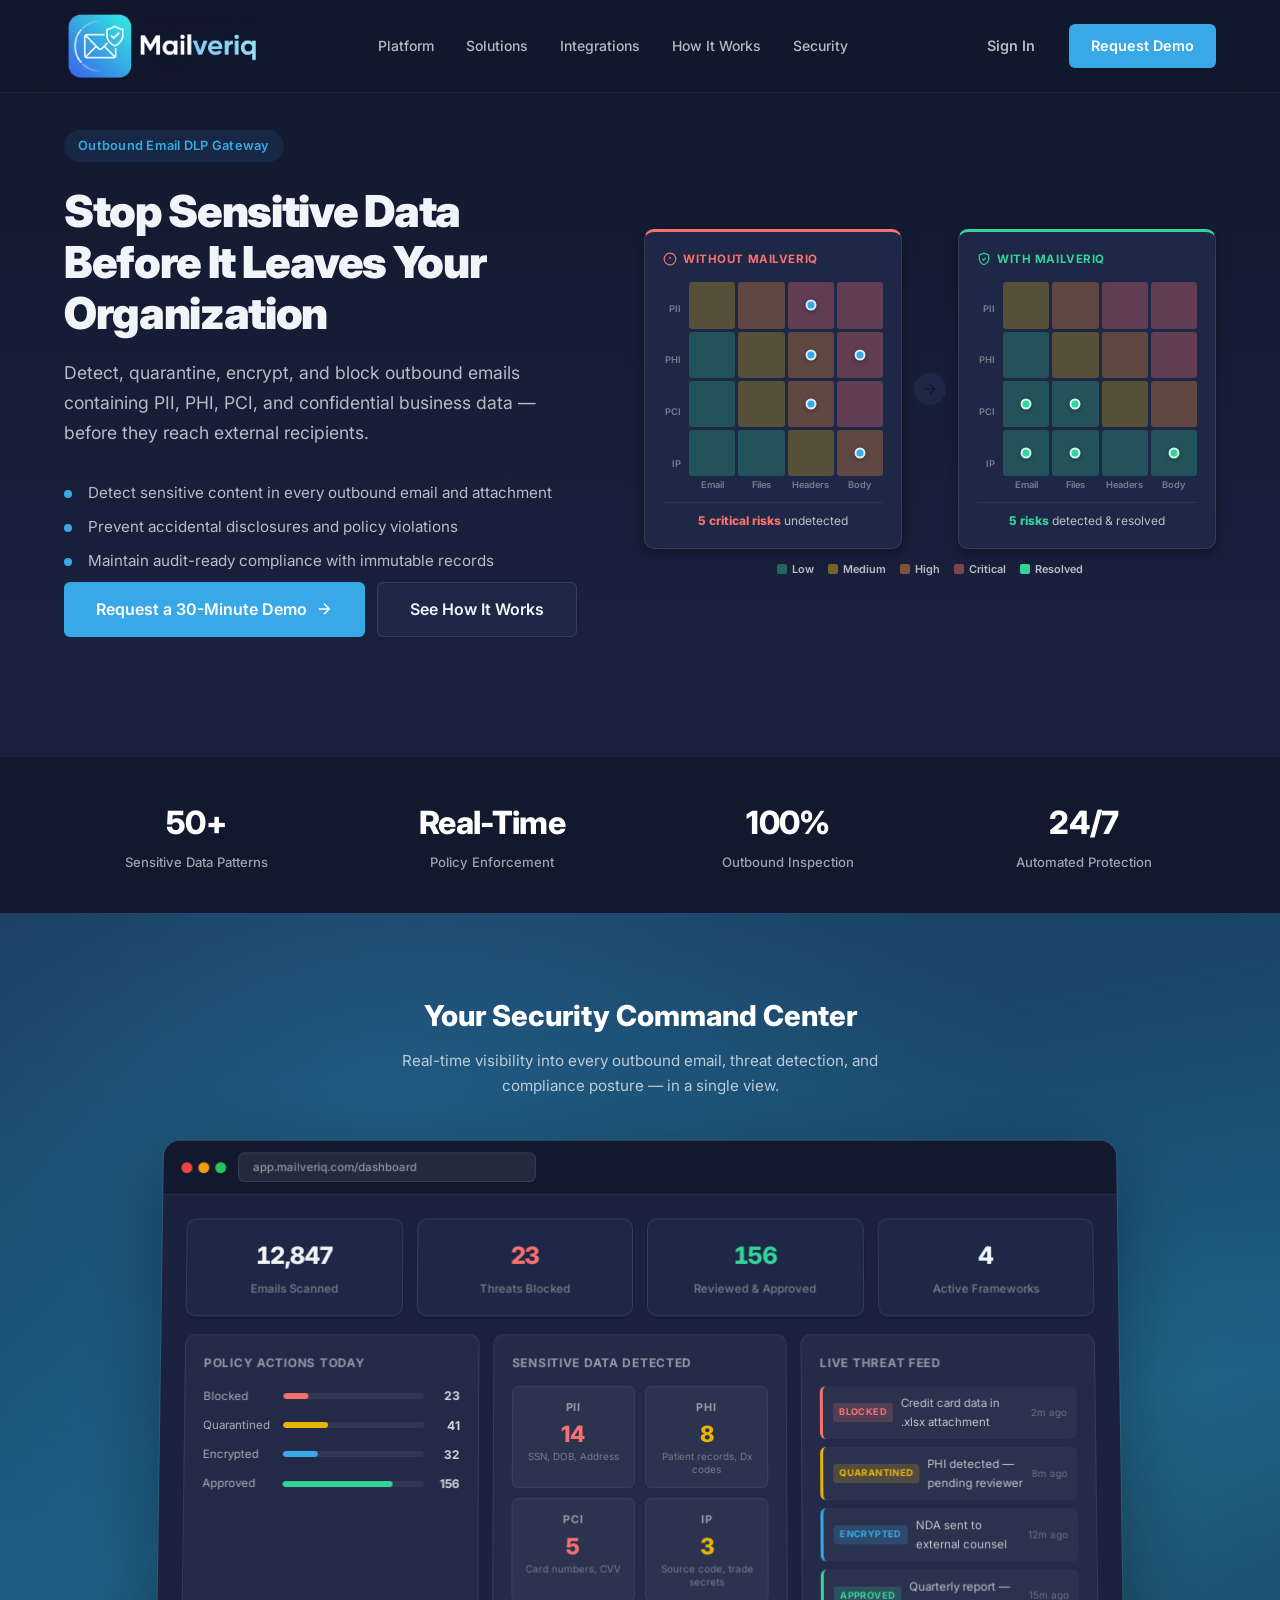
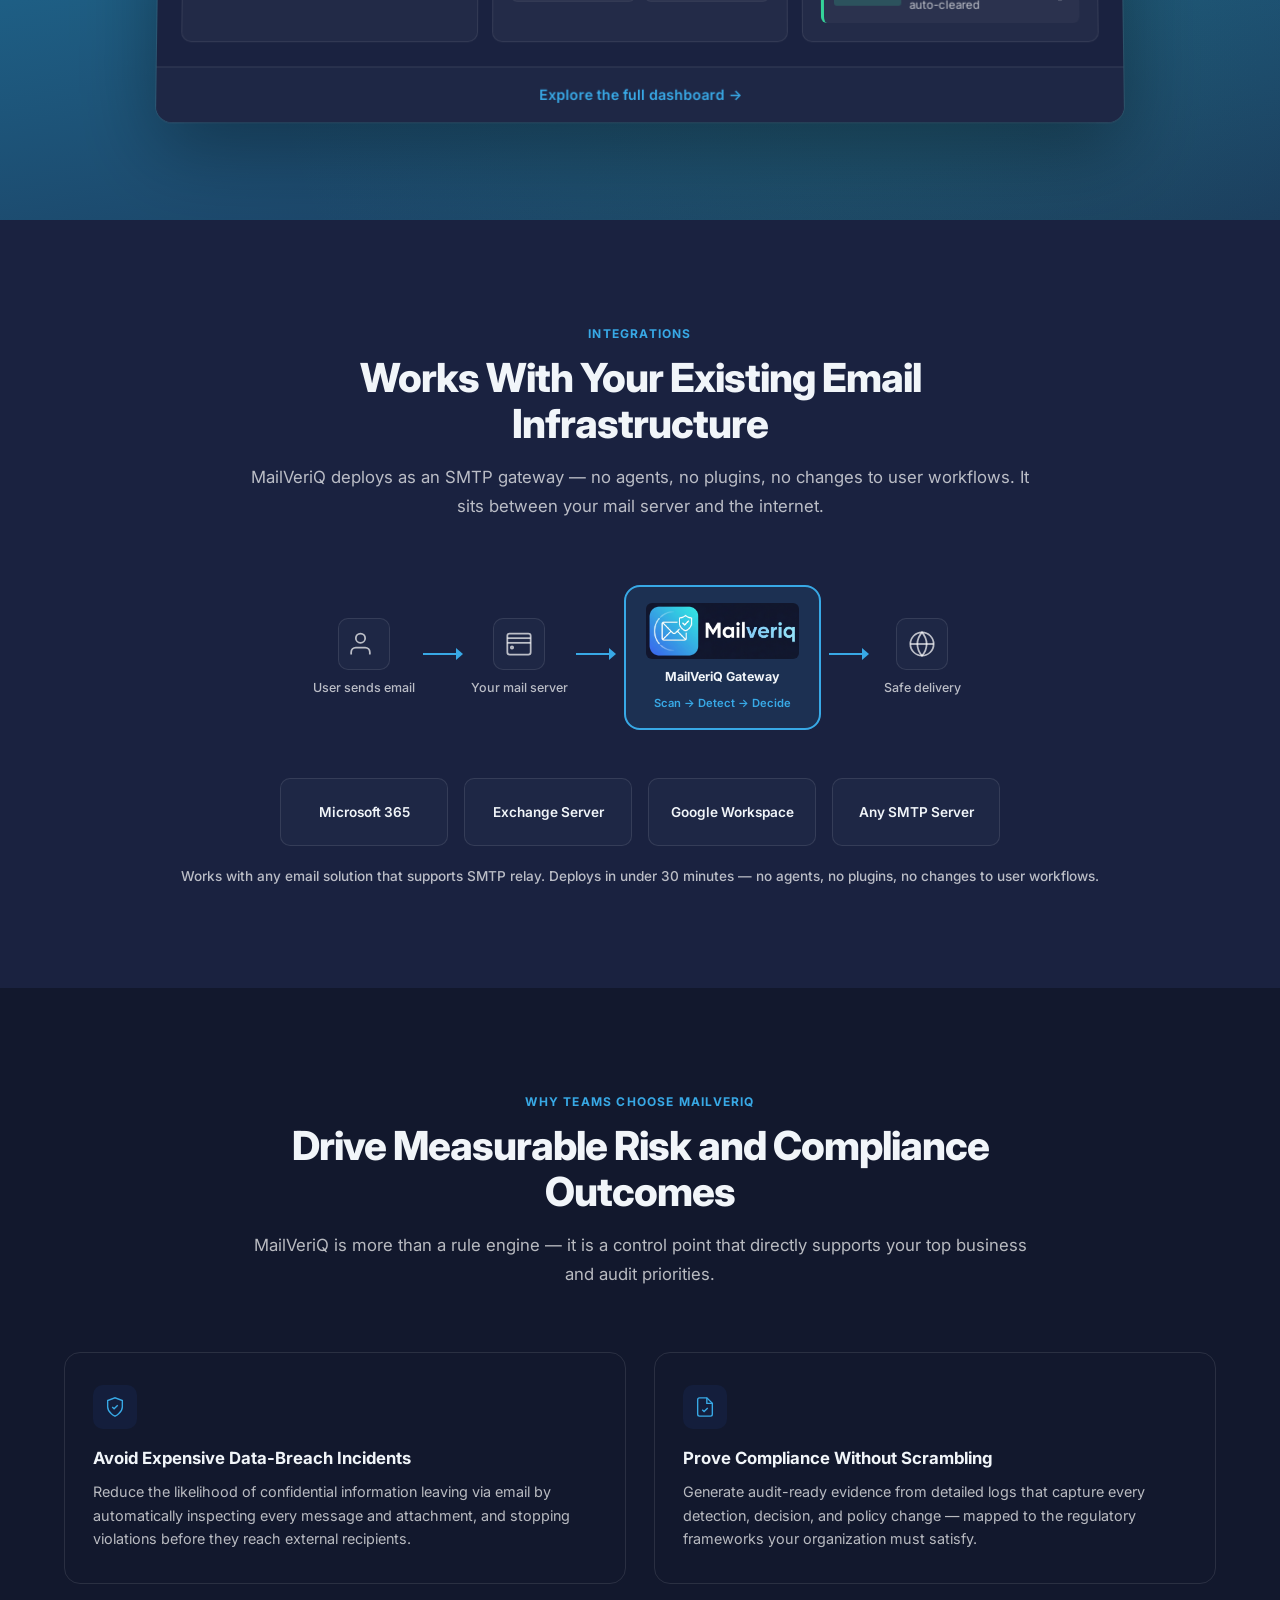
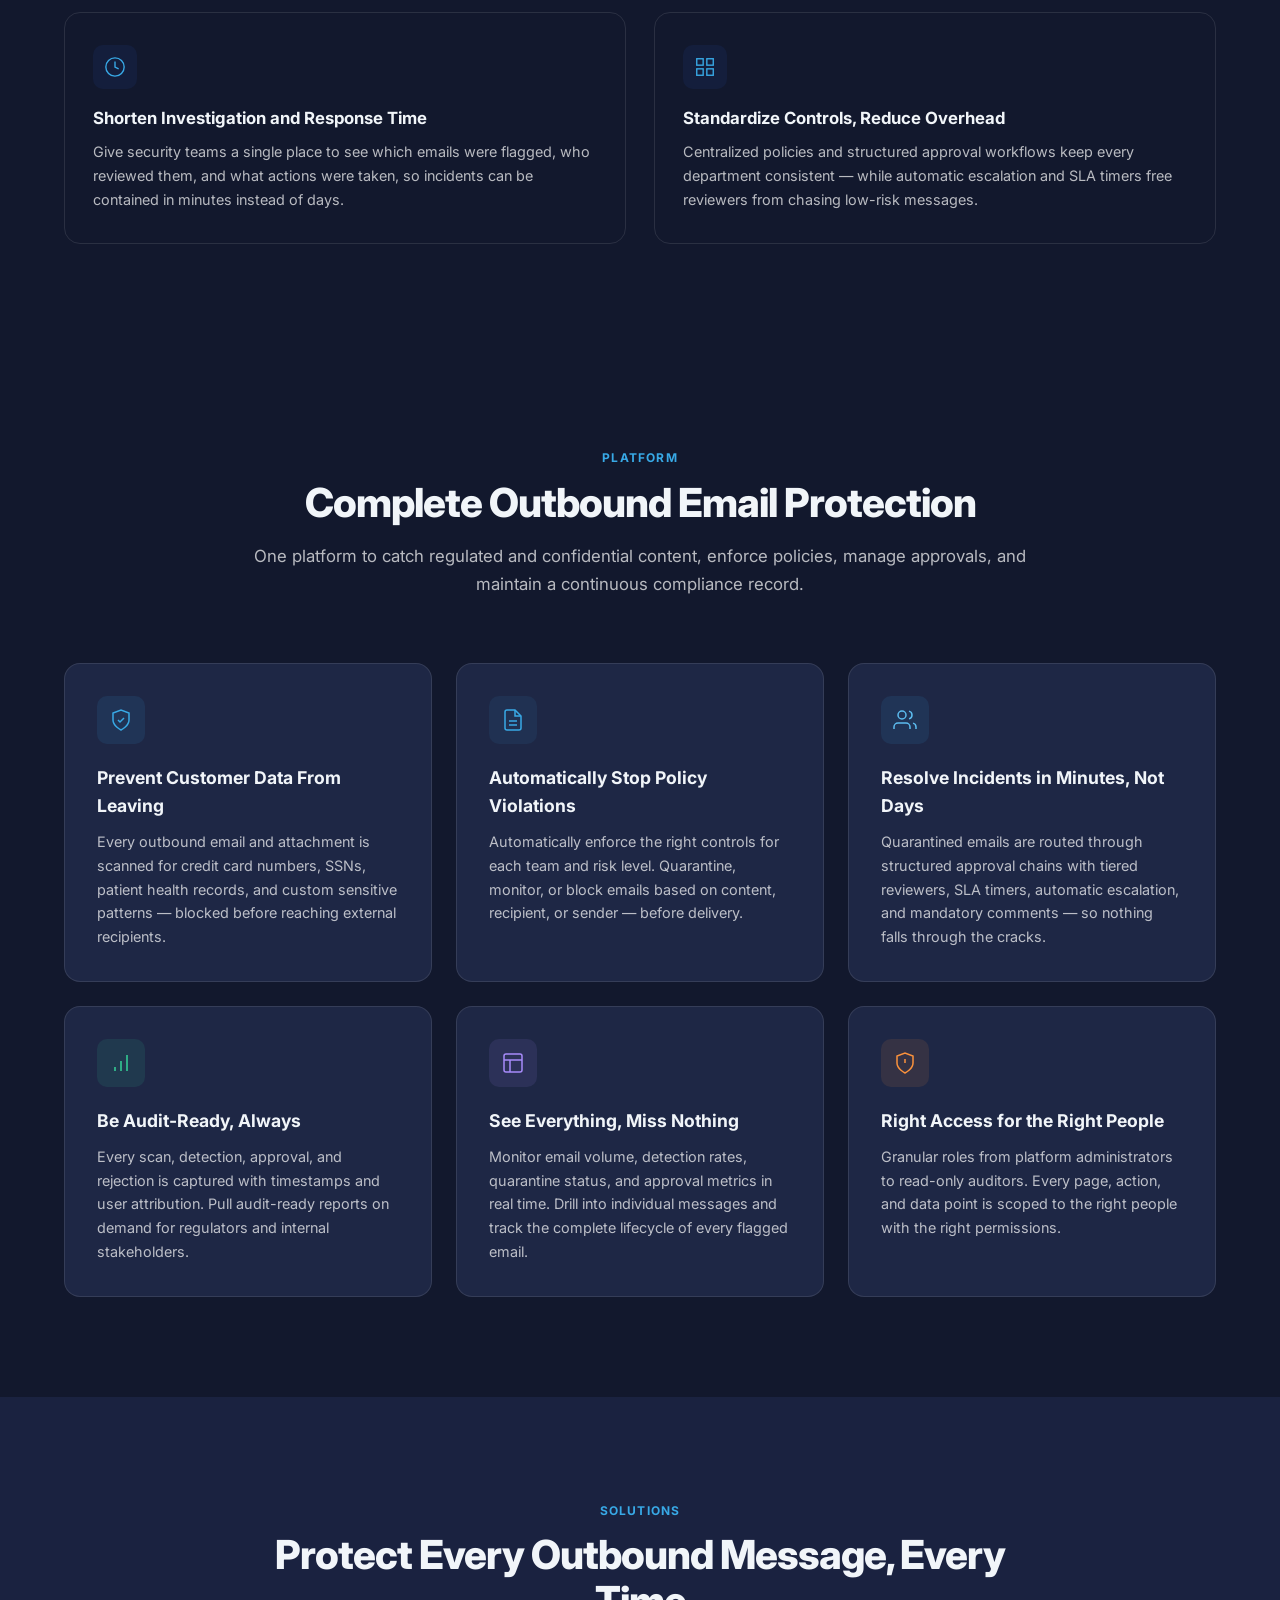
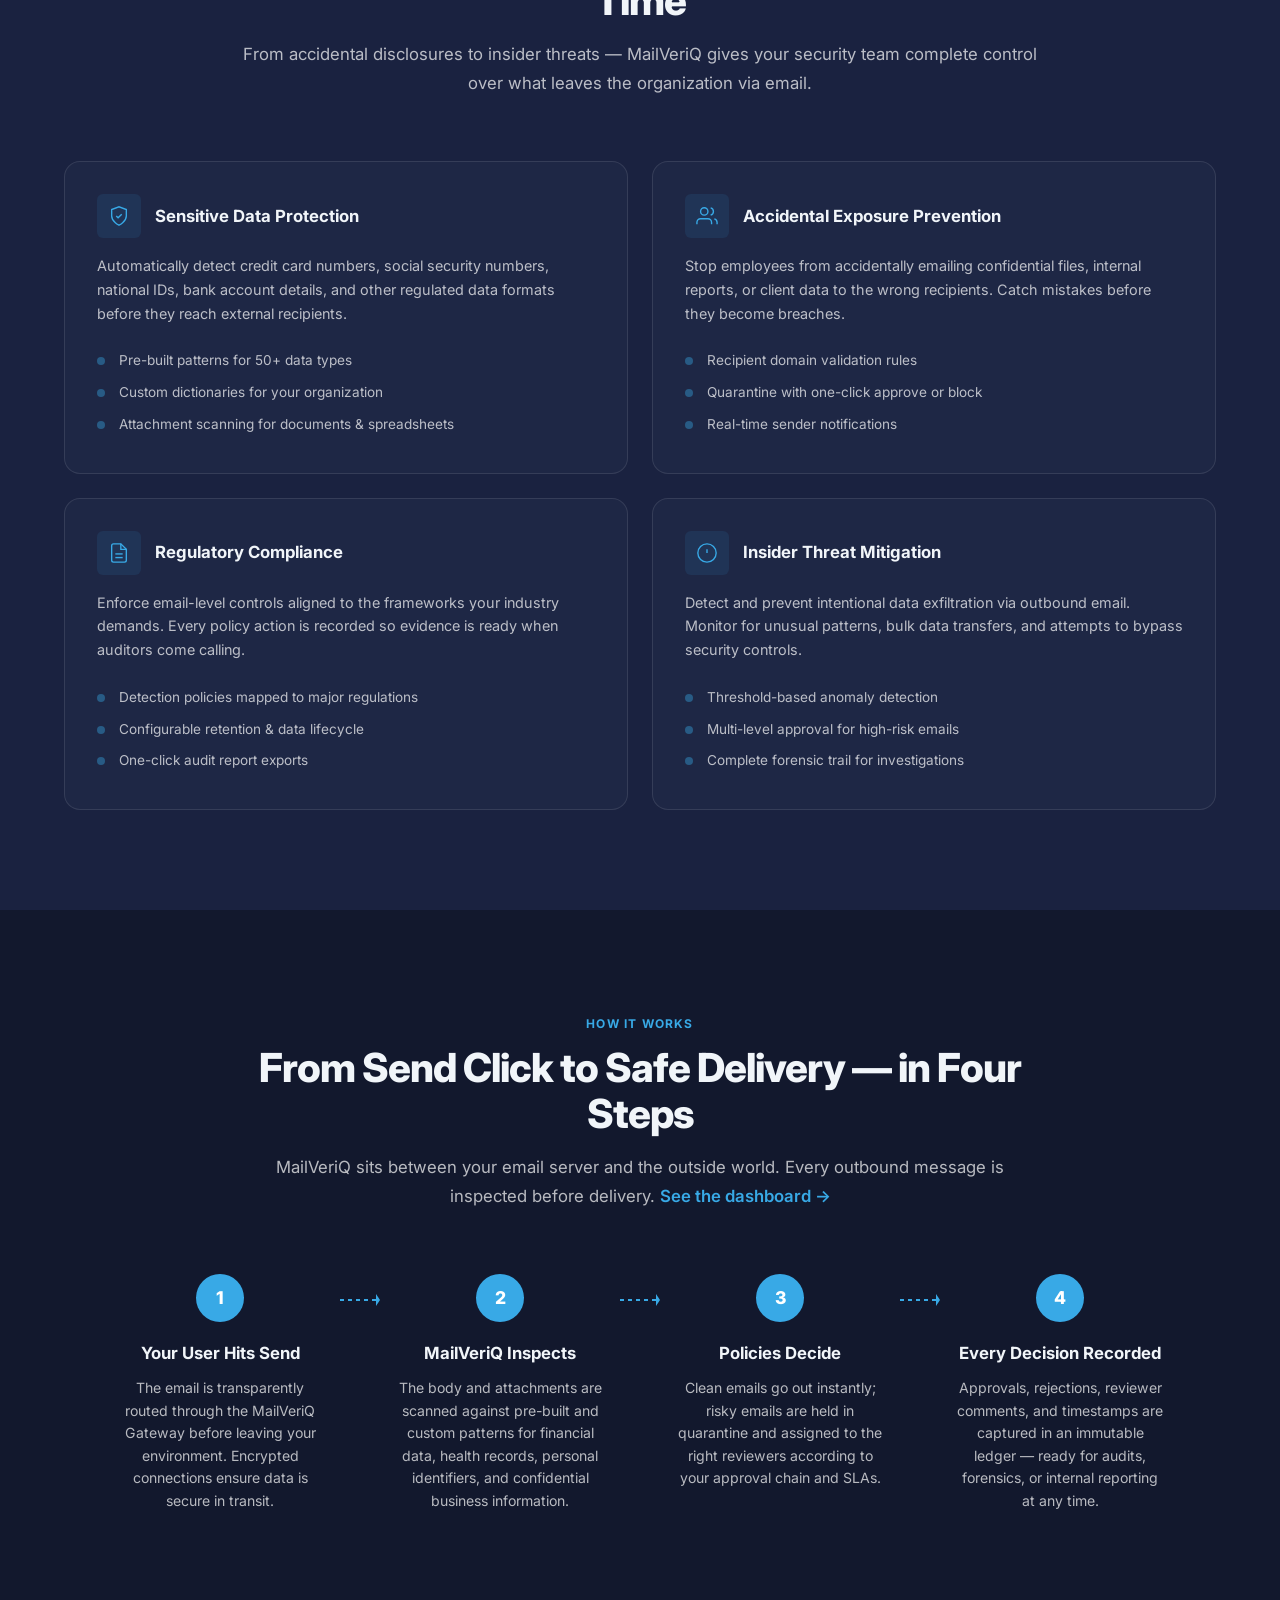
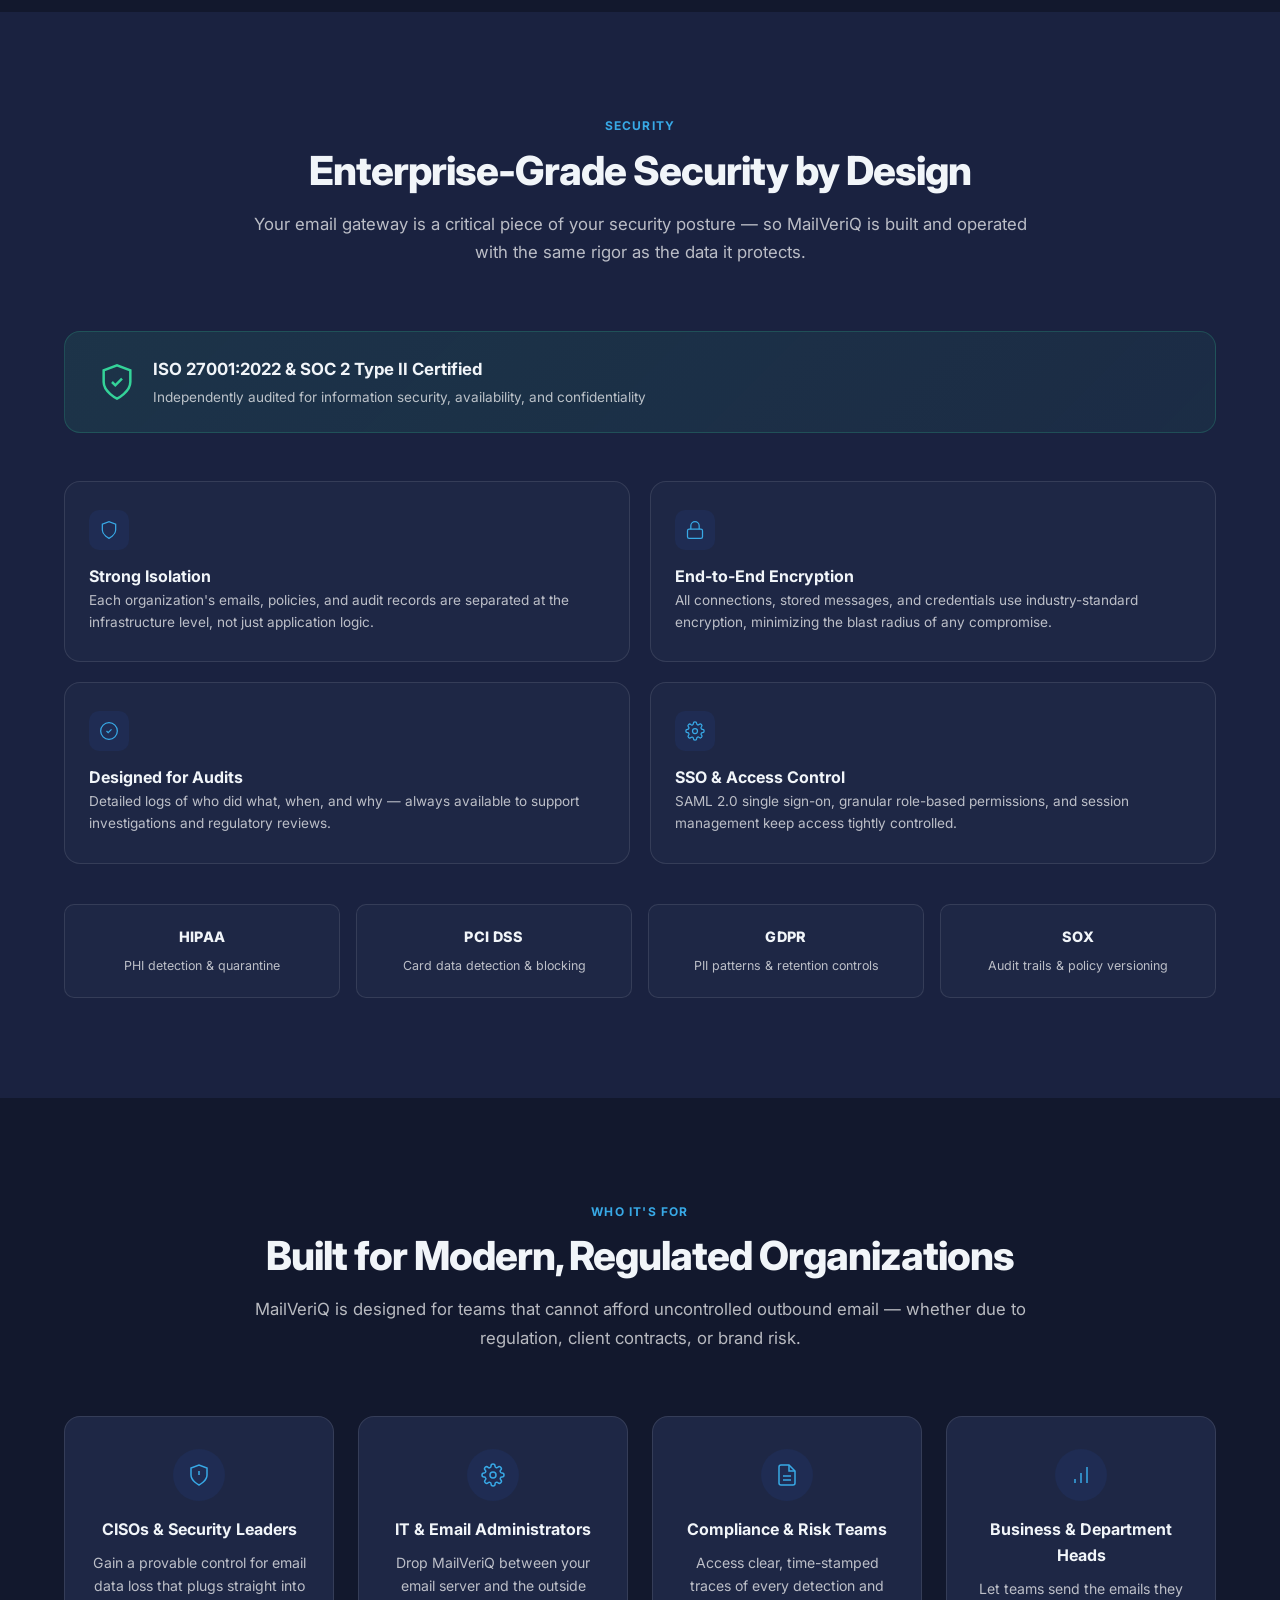
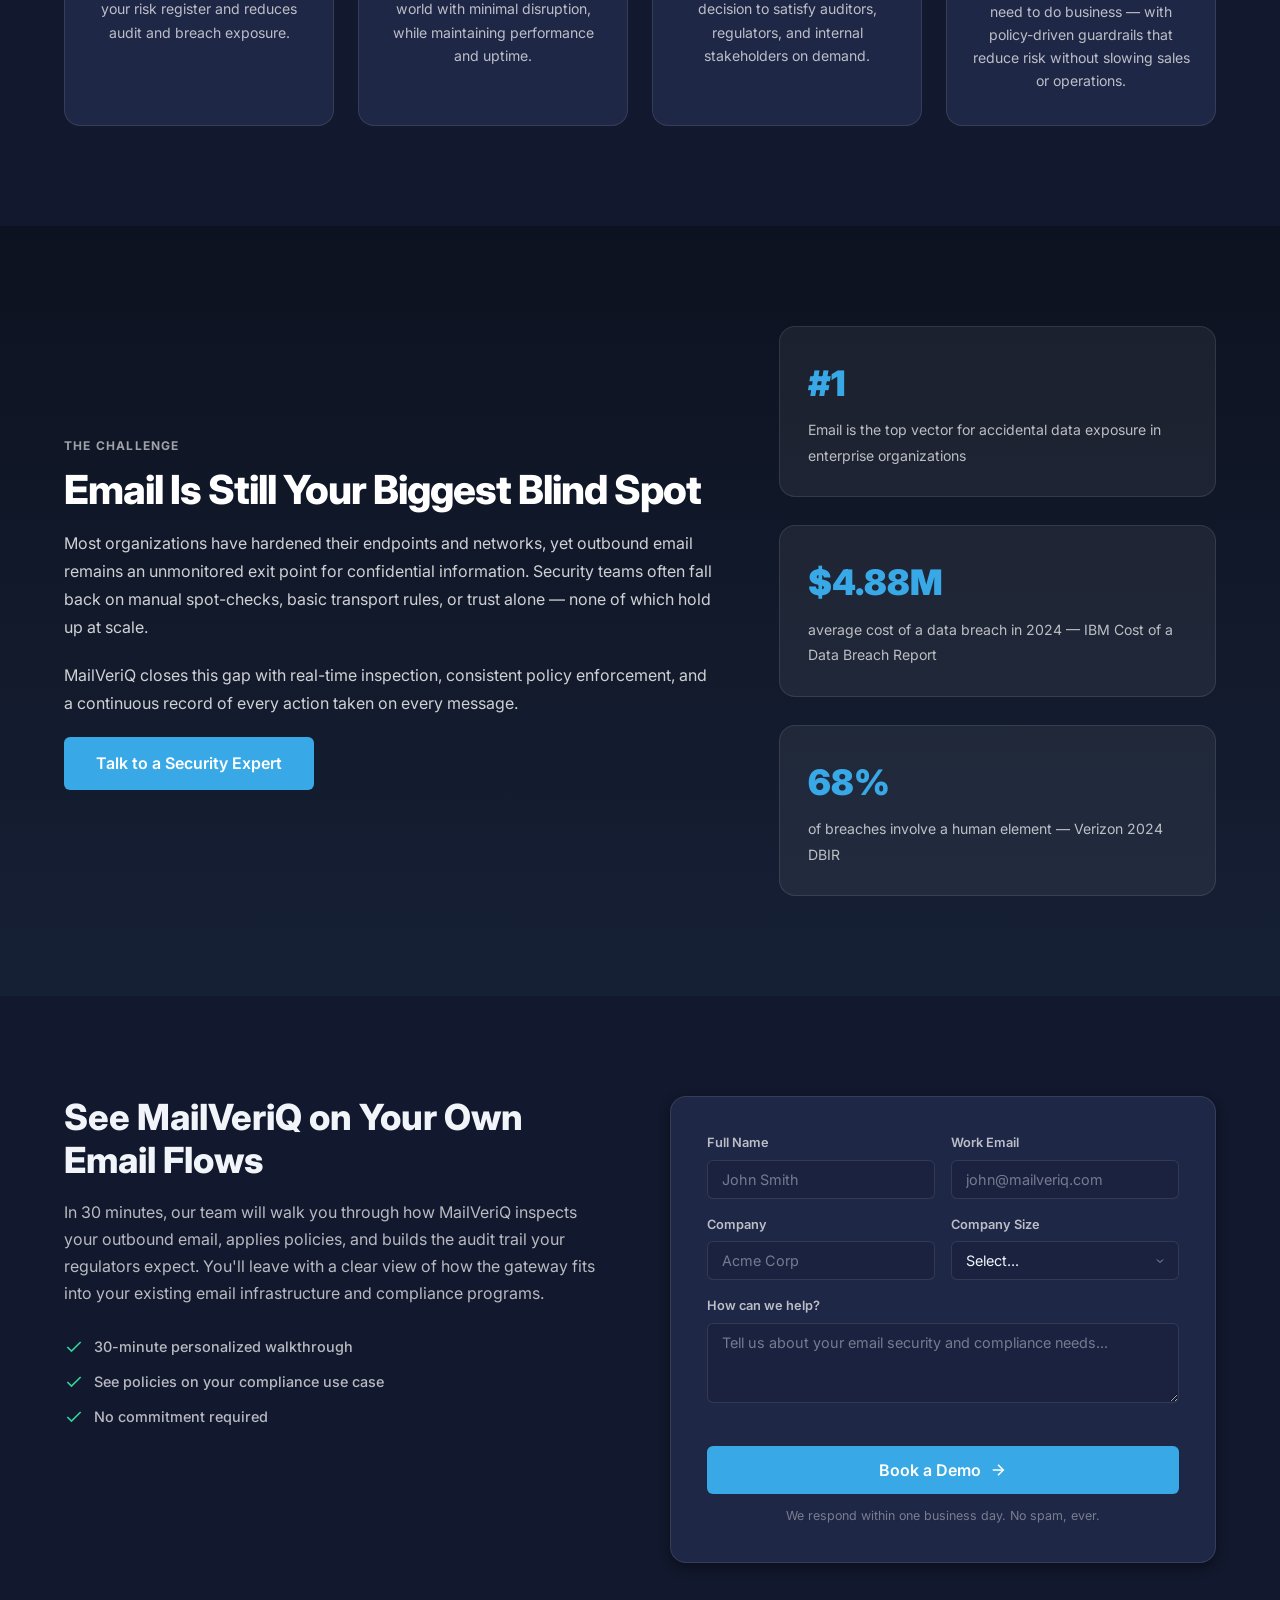
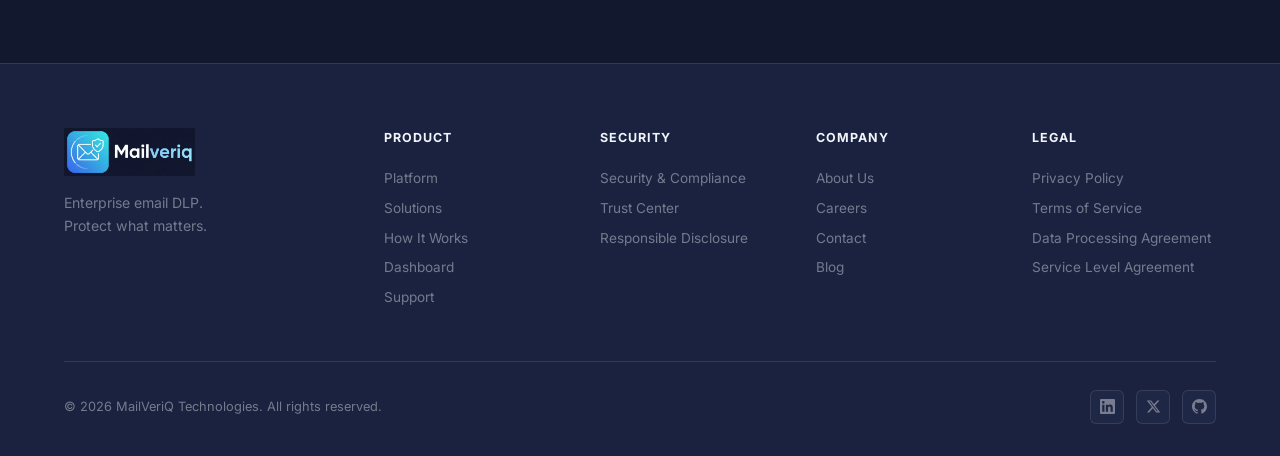
==== index.html @ 9c9689d3 "Rebrand to dark navy theme with actual Mailveriq logo - Complete theme overhaul: dark navy (#12182D)" ====
<!DOCTYPE html>
<html lang="en">
<head>
  <meta charset="UTF-8">
  <meta name="viewport" content="width=device-width, initial-scale=1.0">
  <meta name="description" content="MailVeriQ Gateway — Enterprise email DLP solution. Prevent data leaks, enforce compliance, and control outbound email with intelligent quarantine and approval workflows.">
  <meta name="keywords" content="email DLP, data loss prevention, email security, email quarantine, compliance, enterprise security, outbound email protection">
  <meta name="author" content="MailVeriQ Technologies">
  <meta name="robots" content="index, follow">

  <meta property="og:title" content="MailVeriQ Gateway — Enterprise Email DLP & Security">
  <meta property="og:description" content="Stop data leaks before they leave your network. Enterprise-grade email DLP with intelligent quarantine and compliance workflows.">
  <meta property="og:type" content="website">
  <meta property="og:url" content="https://mailveriq.com">
  <meta property="og:image" content="https://mailveriq.com/assets/images/og-image.png">
  <meta property="og:site_name" content="MailVeriQ">

  <meta name="twitter:card" content="summary_large_image">
  <meta name="twitter:title" content="MailVeriQ Gateway — Enterprise Email DLP & Security">
  <meta name="twitter:description" content="Stop data leaks before they leave your network. Enterprise-grade email DLP gateway.">

  <title>MailVeriQ — Enterprise Email DLP Gateway</title>

  <link rel="icon" type="image/svg+xml" href="./assets/images/favicon.svg">
  <link rel="apple-touch-icon" href="./assets/images/apple-touch-icon.png">
  <link rel="preconnect" href="https://fonts.googleapis.com">
  <link rel="preconnect" href="https://fonts.gstatic.com" crossorigin>
  <link href="https://fonts.googleapis.com/css2?family=Inter:wght@300;400;500;600;700;800;900&display=swap" rel="stylesheet">
  <link rel="stylesheet" href="./assets/css/styles.css">
  <link rel="canonical" href="https://mailveriq.com">

  <script type="application/ld+json">
  {
    "@context": "https://schema.org",
    "@type": "SoftwareApplication",
    "name": "MailVeriQ Gateway",
    "applicationCategory": "SecurityApplication",
    "operatingSystem": "Cloud",
    "description": "Enterprise email DLP gateway for quarantine, policy enforcement, and compliance monitoring.",
    "offers": { "@type": "Offer", "price": "0", "priceCurrency": "USD", "description": "Contact for pricing" },
    "provider": { "@type": "Organization", "name": "MailVeriQ Technologies", "url": "https://mailveriq.com" }
  }
  </script>
</head>
<body>

  <!-- Navigation -->
  <nav class="navbar" id="navbar">
    <div class="container navbar-inner">
      <a href="#" class="logo">
        <img src="./assets/images/logo2.png" alt="MailVeriQ" class="logo-img">
      </a>
      <div class="nav-links" id="nav-links">
        <a href="#platform" class="nav-link">Platform</a>
        <a href="#solutions" class="nav-link">Solutions</a>
        <a href="#integrations" class="nav-link">Integrations</a>
        <a href="#how-it-works" class="nav-link">How It Works</a>
        <a href="#security" class="nav-link">Security</a>
      </div>
      <div class="nav-actions">
        <a href="https://app.mailveriq.com" class="btn btn-ghost" target="_blank">Sign In</a>
        <a href="#contact" class="btn btn-primary">Request Demo</a>
        <button class="mobile-toggle" id="mobile-toggle" aria-label="Toggle menu">
          <span></span><span></span><span></span>
        </button>
      </div>
    </div>
  </nav>

  <!-- Hero -->
  <section class="hero" id="hero">
    <div class="container">
      <div class="hero-layout">
        <div class="hero-content">
          <div class="hero-badge">Outbound Email DLP Gateway</div>
          <h1 class="hero-title">
            Stop Sensitive Data Before It Leaves Your Organization
          </h1>
          <p class="hero-subtitle">
            Detect, quarantine, encrypt, and block outbound emails containing PII, PHI, PCI, and confidential business data — before they reach external recipients.
          </p>
          <ul class="hero-bullets">
            <li>Detect sensitive content in every outbound email and attachment</li>
            <li>Prevent accidental disclosures and policy violations</li>
            <li>Maintain audit-ready compliance with immutable records</li>
          </ul>
          <div class="hero-ctas">
            <a href="#contact" class="btn btn-primary btn-lg">
              Request a 30-Minute Demo
              <svg width="18" height="18" viewBox="0 0 24 24" fill="none" stroke="currentColor" stroke-width="2"><line x1="5" y1="12" x2="19" y2="12"/><polyline points="12 5 19 12 12 19"/></svg>
            </a>
            <a href="#how-it-works" class="btn btn-secondary btn-lg">
              See How It Works
            </a>
          </div>
        </div>
        <div class="hero-visual">
          <div class="risk-compare">
            <!-- BEFORE -->
            <div class="risk-compare-card risk-before">
              <div class="risk-compare-label danger">
                <svg viewBox="0 0 24 24" fill="none" stroke="currentColor" stroke-width="2" width="14" height="14"><circle cx="12" cy="12" r="10"/><line x1="12" y1="8" x2="12" y2="12"/><line x1="12" y1="16" x2="12.01" y2="16"/></svg>
                Without MailVeriQ
              </div>
              <div class="risk-grid-wrapper">
                <div class="risk-y-axis">
                  <span>PII</span><span>PHI</span><span>PCI</span><span>IP</span>
                </div>
                <div class="risk-grid-inner">
                  <div class="risk-mini-grid">
                    <div class="risk-cell medium"></div>
                    <div class="risk-cell high"></div>
                    <div class="risk-cell critical has-dot" data-tip="PII leak"><span class="risk-dot"></span></div>
                    <div class="risk-cell critical"></div>
                    <div class="risk-cell low"></div>
                    <div class="risk-cell medium"></div>
                    <div class="risk-cell high has-dot" data-tip="Wrong recipient"><span class="risk-dot"></span></div>
                    <div class="risk-cell critical has-dot" data-tip="Unencrypted PHI"><span class="risk-dot"></span></div>
                    <div class="risk-cell low"></div>
                    <div class="risk-cell medium"></div>
                    <div class="risk-cell high has-dot" data-tip="Card data"><span class="risk-dot"></span></div>
                    <div class="risk-cell critical"></div>
                    <div class="risk-cell low"></div>
                    <div class="risk-cell low"></div>
                    <div class="risk-cell medium"></div>
                    <div class="risk-cell high has-dot" data-tip="Bulk export"><span class="risk-dot"></span></div>
                  </div>
                  <div class="risk-x-axis">
                    <span>Email</span><span>Files</span><span>Headers</span><span>Body</span>
                  </div>
                </div>
              </div>
              <div class="risk-incidents">
                <span class="risk-incident-count">5 critical risks</span> undetected
              </div>
            </div>

            <!-- Arrow -->
            <div class="risk-compare-arrow">
              <svg viewBox="0 0 24 24" fill="none" stroke="currentColor" stroke-width="2" width="24" height="24"><line x1="5" y1="12" x2="19" y2="12"/><polyline points="12 5 19 12 12 19"/></svg>
            </div>

            <!-- AFTER -->
            <div class="risk-compare-card risk-after-card">
              <div class="risk-compare-label safe">
                <svg viewBox="0 0 24 24" fill="none" stroke="currentColor" stroke-width="2" width="14" height="14"><path d="M12 22s8-4 8-10V5l-8-3-8 3v7c0 6 8 10 8 10z"/><path d="M9 12l2 2 4-4"/></svg>
                With MailVeriQ
              </div>
              <div class="risk-grid-wrapper">
                <div class="risk-y-axis">
                  <span>PII</span><span>PHI</span><span>PCI</span><span>IP</span>
                </div>
                <div class="risk-grid-inner">
                  <div class="risk-mini-grid">
                    <div class="risk-cell medium"></div>
                    <div class="risk-cell high"></div>
                    <div class="risk-cell critical"></div>
                    <div class="risk-cell critical"></div>
                    <div class="risk-cell low"></div>
                    <div class="risk-cell medium"></div>
                    <div class="risk-cell high"></div>
                    <div class="risk-cell critical"></div>
                    <div class="risk-cell low has-dot resolved" data-tip="PII quarantined"><span class="risk-dot green"></span></div>
                    <div class="risk-cell low has-dot resolved" data-tip="Recipient verified"><span class="risk-dot green"></span></div>
                    <div class="risk-cell medium"></div>
                    <div class="risk-cell high"></div>
                    <div class="risk-cell low has-dot resolved" data-tip="PHI encrypted"><span class="risk-dot green"></span></div>
                    <div class="risk-cell low has-dot resolved" data-tip="Card data stripped"><span class="risk-dot green"></span></div>
                    <div class="risk-cell low"></div>
                    <div class="risk-cell low has-dot resolved" data-tip="Export blocked"><span class="risk-dot green"></span></div>
                  </div>
                  <div class="risk-x-axis">
                    <span>Email</span><span>Files</span><span>Headers</span><span>Body</span>
                  </div>
                </div>
              </div>
              <div class="risk-incidents safe">
                <span class="risk-incident-count">5 risks</span> detected &amp; resolved
              </div>
            </div>
          </div>
          <!-- Shared legend -->
          <div class="risk-legend">
            <span class="risk-legend-item"><span class="risk-swatch rl-low"></span>Low</span>
            <span class="risk-legend-item"><span class="risk-swatch rl-med"></span>Medium</span>
            <span class="risk-legend-item"><span class="risk-swatch rl-high"></span>High</span>
            <span class="risk-legend-item"><span class="risk-swatch rl-crit"></span>Critical</span>
            <span class="risk-legend-item"><span class="risk-swatch rl-resolved"></span>Resolved</span>
          </div>
        </div>
      </div>
    </div>
  </section>

  <!-- Stats Bar -->
  <section class="stats-bar">
    <div class="container">
      <div class="stats-grid">
        <div class="stat-item">
          <span class="stat-number">50+</span>
          <span class="stat-label">Sensitive Data Patterns</span>
        </div>
        <div class="stat-item">
          <span class="stat-number">Real-Time</span>
          <span class="stat-label">Policy Enforcement</span>
        </div>
        <div class="stat-item">
          <span class="stat-number">100%</span>
          <span class="stat-label">Outbound Inspection</span>
        </div>
        <div class="stat-item">
          <span class="stat-number">24/7</span>
          <span class="stat-label">Automated Protection</span>
        </div>
      </div>
    </div>
  </section>

  <!-- Dashboard Preview -->
  <section class="dash-preview-section">
    <div class="container">
      <div class="dash-preview-heading">
        <h2>Your Security Command Center</h2>
        <p>Real-time visibility into every outbound email, threat detection, and compliance posture — in a single view.</p>
      </div>
      <div class="dash-preview-frame">
        <div class="dash-preview-topbar">
          <div class="topbar-dots"><span></span><span></span><span></span></div>
          <span class="topbar-url">app.mailveriq.com/dashboard</span>
        </div>
        <div class="dash-preview-body">
          <!-- Top stats -->
          <div class="dp-stats-row">
            <div class="dp-stat"><span class="dp-stat-num">12,847</span><span class="dp-stat-lbl">Emails Scanned</span></div>
            <div class="dp-stat"><span class="dp-stat-num dp-red">23</span><span class="dp-stat-lbl">Threats Blocked</span></div>
            <div class="dp-stat"><span class="dp-stat-num dp-green">156</span><span class="dp-stat-lbl">Reviewed &amp; Approved</span></div>
            <div class="dp-stat"><span class="dp-stat-num">4</span><span class="dp-stat-lbl">Active Frameworks</span></div>
          </div>
          <!-- Three-panel layout -->
          <div class="dp-three-col">
            <!-- Panel 1: Policy Actions Breakdown -->
            <div class="dp-panel">
              <span class="dp-panel-title">Policy Actions Today</span>
              <div class="dp-action-bars">
                <div class="dp-action-row">
                  <span class="dp-action-label">Blocked</span>
                  <div class="dp-action-track"><div class="dp-action-fill dp-fill-red" style="width:18%"></div></div>
                  <span class="dp-action-val">23</span>
                </div>
                <div class="dp-action-row">
                  <span class="dp-action-label">Quarantined</span>
                  <div class="dp-action-track"><div class="dp-action-fill dp-fill-yellow" style="width:32%"></div></div>
                  <span class="dp-action-val">41</span>
                </div>
                <div class="dp-action-row">
                  <span class="dp-action-label">Encrypted</span>
                  <div class="dp-action-track"><div class="dp-action-fill dp-fill-blue" style="width:25%"></div></div>
                  <span class="dp-action-val">32</span>
                </div>
                <div class="dp-action-row">
                  <span class="dp-action-label">Approved</span>
                  <div class="dp-action-track"><div class="dp-action-fill dp-fill-green" style="width:78%"></div></div>
                  <span class="dp-action-val">156</span>
                </div>
              </div>
            </div>
            <!-- Panel 2: Sensitive Data Detected -->
            <div class="dp-panel">
              <span class="dp-panel-title">Sensitive Data Detected</span>
              <div class="dp-detection-grid">
                <div class="dp-detect-item">
                  <span class="dp-detect-type">PII</span>
                  <span class="dp-detect-count dp-red">14</span>
                  <span class="dp-detect-sub">SSN, DOB, Address</span>
                </div>
                <div class="dp-detect-item">
                  <span class="dp-detect-type">PHI</span>
                  <span class="dp-detect-count dp-yellow">8</span>
                  <span class="dp-detect-sub">Patient records, Dx codes</span>
                </div>
                <div class="dp-detect-item">
                  <span class="dp-detect-type">PCI</span>
                  <span class="dp-detect-count dp-red">5</span>
                  <span class="dp-detect-sub">Card numbers, CVV</span>
                </div>
                <div class="dp-detect-item">
                  <span class="dp-detect-type">IP</span>
                  <span class="dp-detect-count dp-yellow">3</span>
                  <span class="dp-detect-sub">Source code, trade secrets</span>
                </div>
              </div>
            </div>
            <!-- Panel 3: Live Threat Feed -->
            <div class="dp-panel">
              <span class="dp-panel-title">Live Threat Feed</span>
              <div class="dp-threat-feed">
                <div class="dp-threat-row">
                  <span class="dp-threat-badge dp-badge-critical">BLOCKED</span>
                  <span class="dp-threat-msg">Credit card data in .xlsx attachment</span>
                  <span class="dp-threat-time">2m ago</span>
                </div>
                <div class="dp-threat-row">
                  <span class="dp-threat-badge dp-badge-warning">QUARANTINED</span>
                  <span class="dp-threat-msg">PHI detected — pending reviewer</span>
                  <span class="dp-threat-time">8m ago</span>
                </div>
                <div class="dp-threat-row">
                  <span class="dp-threat-badge dp-badge-info">ENCRYPTED</span>
                  <span class="dp-threat-msg">NDA sent to external counsel</span>
                  <span class="dp-threat-time">12m ago</span>
                </div>
                <div class="dp-threat-row">
                  <span class="dp-threat-badge dp-badge-ok">APPROVED</span>
                  <span class="dp-threat-msg">Quarterly report — auto-cleared</span>
                  <span class="dp-threat-time">15m ago</span>
                </div>
              </div>
            </div>
          </div>
        </div>
        <a href="./dashboard.html" class="dash-preview-link">Explore the full dashboard &rarr;</a>
      </div>
    </div>
  </section>

  <!-- Integrations -->
  <section class="integrations" id="integrations">
    <div class="container">
      <div class="section-header">
        <span class="section-tag">Integrations</span>
        <h2 class="section-title">Works With Your Existing Email Infrastructure</h2>
        <p class="section-desc">MailVeriQ deploys as an SMTP gateway — no agents, no plugins, no changes to user workflows. It sits between your mail server and the internet.</p>
      </div>
      <!-- Deployment Diagram -->
      <div class="deploy-diagram">
        <div class="deploy-step">
          <div class="deploy-icon">
            <svg viewBox="0 0 24 24" fill="none" stroke="currentColor" stroke-width="1.5"><path d="M17 21v-2a4 4 0 00-4-4H5a4 4 0 00-4 4v2"/><circle cx="9" cy="7" r="4"/></svg>
          </div>
          <span class="deploy-label">User sends email</span>
        </div>
        <div class="deploy-arrow">
          <svg viewBox="0 0 40 24"><path d="M0 12h36" stroke="#38A9E6" stroke-width="2"/><polygon points="33,6 40,12 33,18" fill="#38A9E6"/></svg>
        </div>
        <div class="deploy-step">
          <div class="deploy-icon mail-server">
            <svg viewBox="0 0 24 24" fill="none" stroke="currentColor" stroke-width="1.5"><rect x="2" y="3" width="20" height="18" rx="2"/><path d="M2 7h20"/><path d="M2 11h20"/><circle cx="6" cy="15" r="1"/></svg>
          </div>
          <span class="deploy-label">Your mail server</span>
        </div>
        <div class="deploy-arrow">
          <svg viewBox="0 0 40 24"><path d="M0 12h36" stroke="#38A9E6" stroke-width="2"/><polygon points="33,6 40,12 33,18" fill="#38A9E6"/></svg>
        </div>
        <div class="deploy-step deploy-gateway">
          <div class="deploy-icon gateway">
            <img src="./assets/images/logo2.png" alt="MailVeriQ" class="deploy-logo-img">
          </div>
          <span class="deploy-label"><strong>MailVeriQ Gateway</strong></span>
          <span class="deploy-actions">Scan → Detect → Decide</span>
        </div>
        <div class="deploy-arrow">
          <svg viewBox="0 0 40 24"><path d="M0 12h36" stroke="#38A9E6" stroke-width="2"/><polygon points="33,6 40,12 33,18" fill="#38A9E6"/></svg>
        </div>
        <div class="deploy-step">
          <div class="deploy-icon">
            <svg viewBox="0 0 24 24" fill="none" stroke="currentColor" stroke-width="1.5"><circle cx="12" cy="12" r="10"/><line x1="2" y1="12" x2="22" y2="12"/><path d="M12 2a15.3 15.3 0 014 10 15.3 15.3 0 01-4 10 15.3 15.3 0 01-4-10 15.3 15.3 0 014-10z"/></svg>
          </div>
          <span class="deploy-label">Safe delivery</span>
        </div>
      </div>
      <!-- Integration Logos -->
      <div class="integration-grid">
        <div class="integration-item">
          <span class="integration-name">Microsoft 365</span>
        </div>
        <div class="integration-item">
          <span class="integration-name">Exchange Server</span>
        </div>
        <div class="integration-item">
          <span class="integration-name">Google Workspace</span>
        </div>
        <div class="integration-item">
          <span class="integration-name">Any SMTP Server</span>
        </div>
      </div>
      <p class="integration-note">Works with any email solution that supports SMTP relay. Deploys in under 30 minutes — no agents, no plugins, no changes to user workflows.</p>
    </div>
  </section>

  <!-- Business Outcomes -->
  <section class="outcomes" id="outcomes">
    <div class="container">
      <div class="section-header">
        <span class="section-tag">Why Teams Choose MailVeriQ</span>
        <h2 class="section-title">Drive Measurable Risk and Compliance Outcomes</h2>
        <p class="section-desc">MailVeriQ is more than a rule engine — it is a control point that directly supports your top business and audit priorities.</p>
      </div>
      <div class="outcomes-grid">
        <div class="outcome-card">
          <div class="outcome-icon">
            <svg viewBox="0 0 24 24" fill="none" stroke="currentColor" stroke-width="1.5"><path d="M12 22s8-4 8-10V5l-8-3-8 3v7c0 6 8 10 8 10z"/><path d="M9 12l2 2 4-4"/></svg>
          </div>
          <h3>Avoid Expensive Data-Breach Incidents</h3>
          <p>Reduce the likelihood of confidential information leaving via email by automatically inspecting every message and attachment, and stopping violations before they reach external recipients.</p>
        </div>
        <div class="outcome-card">
          <div class="outcome-icon">
            <svg viewBox="0 0 24 24" fill="none" stroke="currentColor" stroke-width="1.5"><path d="M14 2H6a2 2 0 00-2 2v16a2 2 0 002 2h12a2 2 0 002-2V8z"/><polyline points="14 2 14 8 20 8"/><path d="M9 15l2 2 4-4"/></svg>
          </div>
          <h3>Prove Compliance Without Scrambling</h3>
          <p>Generate audit-ready evidence from detailed logs that capture every detection, decision, and policy change — mapped to the regulatory frameworks your organization must satisfy.</p>
        </div>
        <div class="outcome-card">
          <div class="outcome-icon">
            <svg viewBox="0 0 24 24" fill="none" stroke="currentColor" stroke-width="1.5"><circle cx="12" cy="12" r="10"/><polyline points="12 6 12 12 16 14"/></svg>
          </div>
          <h3>Shorten Investigation and Response Time</h3>
          <p>Give security teams a single place to see which emails were flagged, who reviewed them, and what actions were taken, so incidents can be contained in minutes instead of days.</p>
        </div>
        <div class="outcome-card">
          <div class="outcome-icon">
            <svg viewBox="0 0 24 24" fill="none" stroke="currentColor" stroke-width="1.5"><rect x="3" y="3" width="7" height="7"/><rect x="14" y="3" width="7" height="7"/><rect x="3" y="14" width="7" height="7"/><rect x="14" y="14" width="7" height="7"/></svg>
          </div>
          <h3>Standardize Controls, Reduce Overhead</h3>
          <p>Centralized policies and structured approval workflows keep every department consistent — while automatic escalation and SLA timers free reviewers from chasing low-risk messages.</p>
        </div>
      </div>
    </div>
  </section>

  <!-- Platform -->
  <section class="platform" id="platform">
    <div class="container">
      <div class="section-header">
        <span class="section-tag">Platform</span>
        <h2 class="section-title">Complete Outbound Email Protection</h2>
        <p class="section-desc">One platform to catch regulated and confidential content, enforce policies, manage approvals, and maintain a continuous compliance record.</p>
      </div>
      <div class="features-grid">
        <div class="feature-card">
          <div class="feature-icon blue">
            <svg viewBox="0 0 24 24" fill="none" stroke="currentColor" stroke-width="1.5">
              <path d="M12 22s8-4 8-10V5l-8-3-8 3v7c0 6 8 10 8 10z"/>
              <path d="M9 12l2 2 4-4"/>
            </svg>
          </div>
          <h3>Prevent Customer Data From Leaving</h3>
          <p>Every outbound email and attachment is scanned for credit card numbers, SSNs, patient health records, and custom sensitive patterns — blocked before reaching external recipients.</p>
        </div>
        <div class="feature-card">
          <div class="feature-icon teal">
            <svg viewBox="0 0 24 24" fill="none" stroke="currentColor" stroke-width="1.5">
              <path d="M14 2H6a2 2 0 00-2 2v16a2 2 0 002 2h12a2 2 0 002-2V8z"/><polyline points="14 2 14 8 20 8"/><line x1="16" y1="13" x2="8" y2="13"/><line x1="16" y1="17" x2="8" y2="17"/>
            </svg>
          </div>
          <h3>Automatically Stop Policy Violations</h3>
          <p>Automatically enforce the right controls for each team and risk level. Quarantine, monitor, or block emails based on content, recipient, or sender — before delivery.</p>
        </div>
        <div class="feature-card">
          <div class="feature-icon navy">
            <svg viewBox="0 0 24 24" fill="none" stroke="currentColor" stroke-width="1.5">
              <path d="M17 21v-2a4 4 0 00-4-4H5a4 4 0 00-4 4v2"/><circle cx="9" cy="7" r="4"/><path d="M23 21v-2a4 4 0 00-3-3.87"/><path d="M16 3.13a4 4 0 010 7.75"/>
            </svg>
          </div>
          <h3>Resolve Incidents in Minutes, Not Days</h3>
          <p>Quarantined emails are routed through structured approval chains with tiered reviewers, SLA timers, automatic escalation, and mandatory comments — so nothing falls through the cracks.</p>
        </div>
        <div class="feature-card">
          <div class="feature-icon green">
            <svg viewBox="0 0 24 24" fill="none" stroke="currentColor" stroke-width="1.5">
              <path d="M12 20V10"/><path d="M18 20V4"/><path d="M6 20v-4"/>
            </svg>
          </div>
          <h3>Be Audit-Ready, Always</h3>
          <p>Every scan, detection, approval, and rejection is captured with timestamps and user attribution. Pull audit-ready reports on demand for regulators and internal stakeholders.</p>
        </div>
        <div class="feature-card">
          <div class="feature-icon purple">
            <svg viewBox="0 0 24 24" fill="none" stroke="currentColor" stroke-width="1.5">
              <rect x="3" y="3" width="18" height="18" rx="2"/><path d="M3 9h18"/><path d="M9 21V9"/>
            </svg>
          </div>
          <h3>See Everything, Miss Nothing</h3>
          <p>Monitor email volume, detection rates, quarantine status, and approval metrics in real time. Drill into individual messages and track the complete lifecycle of every flagged email.</p>
        </div>
        <div class="feature-card">
          <div class="feature-icon orange">
            <svg viewBox="0 0 24 24" fill="none" stroke="currentColor" stroke-width="1.5">
              <path d="M12 22s8-4 8-10V5l-8-3-8 3v7c0 6 8 10 8 10z"/>
              <path d="M12 8v4"/><path d="M12 16h.01"/>
            </svg>
          </div>
          <h3>Right Access for the Right People</h3>
          <p>Granular roles from platform administrators to read-only auditors. Every page, action, and data point is scoped to the right people with the right permissions.</p>
        </div>
      </div>
    </div>
  </section>

  <!-- Solutions -->
  <section class="solutions" id="solutions">
    <div class="container">
      <div class="section-header">
        <span class="section-tag">Solutions</span>
        <h2 class="section-title">Protect Every Outbound Message, Every Time</h2>
        <p class="section-desc">From accidental disclosures to insider threats — MailVeriQ gives your security team complete control over what leaves the organization via email.</p>
      </div>
      <div class="solutions-grid">
        <div class="solution-card">
          <div class="solution-header">
            <div class="solution-icon">
              <svg viewBox="0 0 24 24" fill="none" stroke="currentColor" stroke-width="1.5"><path d="M12 22s8-4 8-10V5l-8-3-8 3v7c0 6 8 10 8 10z"/><path d="M9 12l2 2 4-4"/></svg>
            </div>
            <h3>Sensitive Data Protection</h3>
          </div>
          <p>Automatically detect credit card numbers, social security numbers, national IDs, bank account details, and other regulated data formats before they reach external recipients.</p>
          <ul class="solution-benefits">
            <li>Pre-built patterns for 50+ data types</li>
            <li>Custom dictionaries for your organization</li>
            <li>Attachment scanning for documents &amp; spreadsheets</li>
          </ul>
        </div>
        <div class="solution-card">
          <div class="solution-header">
            <div class="solution-icon">
              <svg viewBox="0 0 24 24" fill="none" stroke="currentColor" stroke-width="1.5"><path d="M17 21v-2a4 4 0 00-4-4H5a4 4 0 00-4 4v2"/><circle cx="9" cy="7" r="4"/><path d="M23 21v-2a4 4 0 00-3-3.87"/><path d="M16 3.13a4 4 0 010 7.75"/></svg>
            </div>
            <h3>Accidental Exposure Prevention</h3>
          </div>
          <p>Stop employees from accidentally emailing confidential files, internal reports, or client data to the wrong recipients. Catch mistakes before they become breaches.</p>
          <ul class="solution-benefits">
            <li>Recipient domain validation rules</li>
            <li>Quarantine with one-click approve or block</li>
            <li>Real-time sender notifications</li>
          </ul>
        </div>
        <div class="solution-card">
          <div class="solution-header">
            <div class="solution-icon">
              <svg viewBox="0 0 24 24" fill="none" stroke="currentColor" stroke-width="1.5"><path d="M14 2H6a2 2 0 00-2 2v16a2 2 0 002 2h12a2 2 0 002-2V8z"/><polyline points="14 2 14 8 20 8"/><line x1="16" y1="13" x2="8" y2="13"/><line x1="16" y1="17" x2="8" y2="17"/></svg>
            </div>
            <h3>Regulatory Compliance</h3>
          </div>
          <p>Enforce email-level controls aligned to the frameworks your industry demands. Every policy action is recorded so evidence is ready when auditors come calling.</p>
          <ul class="solution-benefits">
            <li>Detection policies mapped to major regulations</li>
            <li>Configurable retention &amp; data lifecycle</li>
            <li>One-click audit report exports</li>
          </ul>
        </div>
        <div class="solution-card">
          <div class="solution-header">
            <div class="solution-icon">
              <svg viewBox="0 0 24 24" fill="none" stroke="currentColor" stroke-width="1.5"><circle cx="12" cy="12" r="10"/><line x1="12" y1="8" x2="12" y2="12"/><line x1="12" y1="16" x2="12.01" y2="16"/></svg>
            </div>
            <h3>Insider Threat Mitigation</h3>
          </div>
          <p>Detect and prevent intentional data exfiltration via outbound email. Monitor for unusual patterns, bulk data transfers, and attempts to bypass security controls.</p>
          <ul class="solution-benefits">
            <li>Threshold-based anomaly detection</li>
            <li>Multi-level approval for high-risk emails</li>
            <li>Complete forensic trail for investigations</li>
          </ul>
        </div>
      </div>
    </div>
  </section>

  <!-- How It Works -->
  <section class="how-it-works" id="how-it-works">
    <div class="container">
      <div class="section-header">
        <span class="section-tag">How It Works</span>
        <h2 class="section-title">From Send Click to Safe Delivery — in Four Steps</h2>
        <p class="section-desc">MailVeriQ sits between your email server and the outside world. Every outbound message is inspected before delivery. <a href="./dashboard.html" style="color: var(--blue); font-weight: 600; white-space: nowrap;">See the dashboard &rarr;</a></p>
      </div>
      <div class="steps-grid">
        <div class="step-card">
          <div class="step-number">1</div>
          <h3>Your User Hits Send</h3>
          <p>The email is transparently routed through the MailVeriQ Gateway before leaving your environment. Encrypted connections ensure data is secure in transit.</p>
        </div>
        <div class="step-connector">
          <svg viewBox="0 0 40 24"><path d="M0 12h40" stroke="#38A9E6" stroke-width="2" stroke-dasharray="4 4"/><polygon points="36,6 40,12 36,18" fill="#38A9E6"/></svg>
        </div>
        <div class="step-card">
          <div class="step-number">2</div>
          <h3>MailVeriQ Inspects</h3>
          <p>The body and attachments are scanned against pre-built and custom patterns for financial data, health records, personal identifiers, and confidential business information.</p>
        </div>
        <div class="step-connector">
          <svg viewBox="0 0 40 24"><path d="M0 12h40" stroke="#38A9E6" stroke-width="2" stroke-dasharray="4 4"/><polygon points="36,6 40,12 36,18" fill="#38A9E6"/></svg>
        </div>
        <div class="step-card">
          <div class="step-number">3</div>
          <h3>Policies Decide</h3>
          <p>Clean emails go out instantly; risky emails are held in quarantine and assigned to the right reviewers according to your approval chain and SLAs.</p>
        </div>
        <div class="step-connector">
          <svg viewBox="0 0 40 24"><path d="M0 12h40" stroke="#38A9E6" stroke-width="2" stroke-dasharray="4 4"/><polygon points="36,6 40,12 36,18" fill="#38A9E6"/></svg>
        </div>
        <div class="step-card">
          <div class="step-number">4</div>
          <h3>Every Decision Recorded</h3>
          <p>Approvals, rejections, reviewer comments, and timestamps are captured in an immutable ledger — ready for audits, forensics, or internal reporting at any time.</p>
        </div>
      </div>
    </div>
  </section>

  <!-- Security -->
  <section class="security" id="security">
    <div class="container">
      <div class="section-header">
        <span class="section-tag">Security</span>
        <h2 class="section-title">Enterprise-Grade Security by Design</h2>
        <p class="section-desc">Your email gateway is a critical piece of your security posture — so MailVeriQ is built and operated with the same rigor as the data it protects.</p>
      </div>
      <!-- Trust Banner -->
      <div class="trust-banner">
        <svg class="trust-banner-icon" viewBox="0 0 24 24" fill="none" stroke="currentColor" stroke-width="1.5"><path d="M12 22s8-4 8-10V5l-8-3-8 3v7c0 6 8 10 8 10z"/><path d="M9 12l2 2 4-4"/></svg>
        <div class="trust-banner-text">
          <strong>ISO 27001:2022 &amp; SOC 2 Type II Certified</strong>
          <span>Independently audited for information security, availability, and confidentiality</span>
        </div>
      </div>

      <!-- Security Features Grid -->
      <div class="sec-grid">
        <div class="sec-card">
          <div class="sec-card-icon">
            <svg viewBox="0 0 24 24" fill="none" stroke="currentColor" stroke-width="1.5"><path d="M12 22s8-4 8-10V5l-8-3-8 3v7c0 6 8 10 8 10z"/></svg>
          </div>
          <h4>Strong Isolation</h4>
          <p>Each organization's emails, policies, and audit records are separated at the infrastructure level, not just application logic.</p>
        </div>
        <div class="sec-card">
          <div class="sec-card-icon">
            <svg viewBox="0 0 24 24" fill="none" stroke="currentColor" stroke-width="1.5"><rect x="3" y="11" width="18" height="11" rx="2"/><path d="M7 11V7a5 5 0 0110 0v4"/></svg>
          </div>
          <h4>End-to-End Encryption</h4>
          <p>All connections, stored messages, and credentials use industry-standard encryption, minimizing the blast radius of any compromise.</p>
        </div>
        <div class="sec-card">
          <div class="sec-card-icon">
            <svg viewBox="0 0 24 24" fill="none" stroke="currentColor" stroke-width="1.5"><path d="M9 12l2 2 4-4"/><circle cx="12" cy="12" r="10"/></svg>
          </div>
          <h4>Designed for Audits</h4>
          <p>Detailed logs of who did what, when, and why — always available to support investigations and regulatory reviews.</p>
        </div>
        <div class="sec-card">
          <div class="sec-card-icon">
            <svg viewBox="0 0 24 24" fill="none" stroke="currentColor" stroke-width="1.5"><circle cx="12" cy="12" r="3"/><path d="M19.4 15a1.65 1.65 0 00.33 1.82l.06.06a2 2 0 01-2.83 2.83l-.06-.06a1.65 1.65 0 00-1.82-.33 1.65 1.65 0 00-1 1.51V21a2 2 0 01-4 0v-.09A1.65 1.65 0 009 19.4a1.65 1.65 0 00-1.82.33l-.06.06a2 2 0 01-2.83-2.83l.06-.06A1.65 1.65 0 004.68 15a1.65 1.65 0 00-1.51-1H3a2 2 0 010-4h.09A1.65 1.65 0 004.6 9a1.65 1.65 0 00-.33-1.82l-.06-.06a2 2 0 012.83-2.83l.06.06A1.65 1.65 0 009 4.68a1.65 1.65 0 001-1.51V3a2 2 0 014 0v.09a1.65 1.65 0 001 1.51 1.65 1.65 0 001.82-.33l.06-.06a2 2 0 012.83 2.83l-.06.06A1.65 1.65 0 0019.4 9a1.65 1.65 0 001.51 1H21a2 2 0 010 4h-.09a1.65 1.65 0 00-1.51 1z"/></svg>
          </div>
          <h4>SSO &amp; Access Control</h4>
          <p>SAML 2.0 single sign-on, granular role-based permissions, and session management keep access tightly controlled.</p>
        </div>
      </div>

      <!-- Framework Support Row -->
      <div class="fw-row">
        <div class="fw-item">
          <strong>HIPAA</strong>
          <span>PHI detection &amp; quarantine</span>
        </div>
        <div class="fw-item">
          <strong>PCI DSS</strong>
          <span>Card data detection &amp; blocking</span>
        </div>
        <div class="fw-item">
          <strong>GDPR</strong>
          <span>PII patterns &amp; retention controls</span>
        </div>
        <div class="fw-item">
          <strong>SOX</strong>
          <span>Audit trails &amp; policy versioning</span>
        </div>
      </div>
    </div>
  </section>

  <!-- Who It's For -->
  <section class="audience" id="audience">
    <div class="container">
      <div class="section-header">
        <span class="section-tag">Who It's For</span>
        <h2 class="section-title">Built for Modern, Regulated Organizations</h2>
        <p class="section-desc">MailVeriQ is designed for teams that cannot afford uncontrolled outbound email — whether due to regulation, client contracts, or brand risk.</p>
      </div>
      <div class="audience-grid">
        <div class="audience-card">
          <div class="audience-icon">
            <svg viewBox="0 0 24 24" fill="none" stroke="currentColor" stroke-width="1.5"><path d="M12 22s8-4 8-10V5l-8-3-8 3v7c0 6 8 10 8 10z"/><path d="M12 8v4"/><path d="M12 16h.01"/></svg>
          </div>
          <h3>CISOs &amp; Security Leaders</h3>
          <p>Gain a provable control for email data loss that plugs straight into your risk register and reduces audit and breach exposure.</p>
        </div>
        <div class="audience-card">
          <div class="audience-icon">
            <svg viewBox="0 0 24 24" fill="none" stroke="currentColor" stroke-width="1.5"><circle cx="12" cy="12" r="3"/><path d="M19.4 15a1.65 1.65 0 00.33 1.82l.06.06a2 2 0 01-2.83 2.83l-.06-.06a1.65 1.65 0 00-1.82-.33 1.65 1.65 0 00-1 1.51V21a2 2 0 01-4 0v-.09A1.65 1.65 0 009 19.4a1.65 1.65 0 00-1.82.33l-.06.06a2 2 0 01-2.83-2.83l.06-.06A1.65 1.65 0 004.68 15a1.65 1.65 0 00-1.51-1H3a2 2 0 010-4h.09A1.65 1.65 0 004.6 9a1.65 1.65 0 00-.33-1.82l-.06-.06a2 2 0 012.83-2.83l.06.06A1.65 1.65 0 009 4.68a1.65 1.65 0 001-1.51V3a2 2 0 014 0v.09a1.65 1.65 0 001 1.51 1.65 1.65 0 001.82-.33l.06-.06a2 2 0 012.83 2.83l-.06.06A1.65 1.65 0 0019.4 9a1.65 1.65 0 001.51 1H21a2 2 0 010 4h-.09a1.65 1.65 0 00-1.51 1z"/></svg>
          </div>
          <h3>IT &amp; Email Administrators</h3>
          <p>Drop MailVeriQ between your email server and the outside world with minimal disruption, while maintaining performance and uptime.</p>
        </div>
        <div class="audience-card">
          <div class="audience-icon">
            <svg viewBox="0 0 24 24" fill="none" stroke="currentColor" stroke-width="1.5"><path d="M14 2H6a2 2 0 00-2 2v16a2 2 0 002 2h12a2 2 0 002-2V8z"/><polyline points="14 2 14 8 20 8"/><line x1="16" y1="13" x2="8" y2="13"/><line x1="16" y1="17" x2="8" y2="17"/></svg>
          </div>
          <h3>Compliance &amp; Risk Teams</h3>
          <p>Access clear, time-stamped traces of every detection and decision to satisfy auditors, regulators, and internal stakeholders on demand.</p>
        </div>
        <div class="audience-card">
          <div class="audience-icon">
            <svg viewBox="0 0 24 24" fill="none" stroke="currentColor" stroke-width="1.5"><path d="M12 20V10"/><path d="M18 20V4"/><path d="M6 20v-4"/></svg>
          </div>
          <h3>Business &amp; Department Heads</h3>
          <p>Let teams send the emails they need to do business — with policy-driven guardrails that reduce risk without slowing sales or operations.</p>
        </div>
      </div>
    </div>
  </section>

  <!-- Why Now -->
  <section class="why-now">
    <div class="container">
      <div class="why-now-layout">
        <div class="why-now-content">
          <span class="section-tag">The Challenge</span>
          <h2 class="section-title">Email Is Still Your Biggest Blind Spot</h2>
          <p>Most organizations have hardened their endpoints and networks, yet outbound email remains an unmonitored exit point for confidential information. Security teams often fall back on manual spot-checks, basic transport rules, or trust alone — none of which hold up at scale.</p>
          <p>MailVeriQ closes this gap with real-time inspection, consistent policy enforcement, and a continuous record of every action taken on every message.</p>
          <a href="#contact" class="btn btn-primary btn-lg">Talk to a Security Expert</a>
        </div>
        <div class="why-now-stats">
          <div class="why-stat">
            <span class="why-stat-number">#1</span>
            <span class="why-stat-label">Email is the top vector for accidental data exposure in enterprise organizations</span>
          </div>
          <div class="why-stat">
            <span class="why-stat-number">$4.88M</span>
            <span class="why-stat-label">average cost of a data breach in 2024 — IBM Cost of a Data Breach Report</span>
          </div>
          <div class="why-stat">
            <span class="why-stat-number">68%</span>
            <span class="why-stat-label">of breaches involve a human element — Verizon 2024 DBIR</span>
          </div>
        </div>
      </div>
    </div>
  </section>

  <!-- CTA -->
  <section class="cta" id="contact">
    <div class="container">
      <div class="cta-layout">
        <div class="cta-content">
          <h2>See MailVeriQ on Your Own Email Flows</h2>
          <p>In 30 minutes, our team will walk you through how MailVeriQ inspects your outbound email, applies policies, and builds the audit trail your regulators expect. You'll leave with a clear view of how the gateway fits into your existing email infrastructure and compliance programs.</p>
          <div class="cta-benefits">
            <div class="cta-benefit">
              <svg viewBox="0 0 24 24" fill="none" stroke="currentColor" stroke-width="2"><polyline points="20 6 9 17 4 12"/></svg>
              <span>30-minute personalized walkthrough</span>
            </div>
            <div class="cta-benefit">
              <svg viewBox="0 0 24 24" fill="none" stroke="currentColor" stroke-width="2"><polyline points="20 6 9 17 4 12"/></svg>
              <span>See policies on your compliance use case</span>
            </div>
            <div class="cta-benefit">
              <svg viewBox="0 0 24 24" fill="none" stroke="currentColor" stroke-width="2"><polyline points="20 6 9 17 4 12"/></svg>
              <span>No commitment required</span>
            </div>
          </div>
        </div>
        <form class="cta-form" id="contact-form">
          <div class="form-row">
            <div class="form-group">
              <label for="name">Full Name</label>
              <input type="text" id="name" name="name" placeholder="John Smith" required>
            </div>
            <div class="form-group">
              <label for="email">Work Email</label>
              <input type="email" id="email" name="email" placeholder="john@mailveriq.com" required>
            </div>
          </div>
          <div class="form-row">
            <div class="form-group">
              <label for="company">Company</label>
              <input type="text" id="company" name="company" placeholder="Acme Corp" required>
            </div>
            <div class="form-group">
              <label for="employees">Company Size</label>
              <select id="employees" name="employees">
                <option value="">Select...</option>
                <option value="1-50">1-50 employees</option>
                <option value="51-200">51-200 employees</option>
                <option value="201-1000">201-1,000 employees</option>
                <option value="1001+">1,001+ employees</option>
              </select>
            </div>
          </div>
          <div class="form-group">
            <label for="message">How can we help?</label>
            <textarea id="message" name="message" rows="3" placeholder="Tell us about your email security and compliance needs..."></textarea>
          </div>
          <button type="submit" class="btn btn-primary btn-lg btn-block">
            Book a Demo
            <svg width="18" height="18" viewBox="0 0 24 24" fill="none" stroke="currentColor" stroke-width="2"><line x1="5" y1="12" x2="19" y2="12"/><polyline points="12 5 19 12 12 19"/></svg>
          </button>
          <p class="form-note">We respond within one business day. No spam, ever.</p>
        </form>
      </div>
    </div>
  </section>

  <!-- Footer -->
  <footer class="footer">
    <div class="container">
      <div class="footer-top">
        <div class="footer-brand">
          <a href="#" class="logo">
            <img src="./assets/images/logo2.png" alt="MailVeriQ" class="logo-img">
          </a>
          <p class="footer-tagline">Enterprise email DLP.<br>Protect what matters.</p>
        </div>
        <div class="footer-links">
          <div class="footer-col">
            <h4>Product</h4>
            <a href="#platform">Platform</a>
            <a href="#solutions">Solutions</a>
            <a href="#how-it-works">How It Works</a>
            <a href="./dashboard.html">Dashboard</a>
            <a href="./support.html">Support</a>
          </div>
          <div class="footer-col">
            <h4>Security</h4>
            <a href="#security">Security & Compliance</a>
            <a href="./trust.html">Trust Center</a>
            <a href="trust.html#responsible-disclosure">Responsible Disclosure</a>
          </div>
          <div class="footer-col">
            <h4>Company</h4>
            <a href="./about.html">About Us</a>
            <a href="./careers.html">Careers</a>
            <a href="#contact">Contact</a>
            <a href="./blog.html">Blog</a>
          </div>
          <div class="footer-col">
            <h4>Legal</h4>
            <a href="./privacy.html">Privacy Policy</a>
            <a href="./terms.html">Terms of Service</a>
            <a href="./dpa.html">Data Processing Agreement</a>
            <a href="./sla.html">Service Level Agreement</a>
          </div>
        </div>
      </div>
      <div class="footer-bottom">
        <p>&copy; 2026 MailVeriQ Technologies. All rights reserved.</p>
        <div class="footer-socials">
          <a href="#" aria-label="LinkedIn"><svg viewBox="0 0 24 24" fill="currentColor"><path d="M20.447 20.452h-3.554v-5.569c0-1.328-.027-3.037-1.852-3.037-1.853 0-2.136 1.445-2.136 2.939v5.667H9.351V9h3.414v1.561h.046c.477-.9 1.637-1.85 3.37-1.85 3.601 0 4.267 2.37 4.267 5.455v6.286zM5.337 7.433a2.062 2.062 0 01-2.063-2.065 2.064 2.064 0 112.063 2.065zm1.782 13.019H3.555V9h3.564v11.452zM22.225 0H1.771C.792 0 0 .774 0 1.729v20.542C0 23.227.792 24 1.771 24h20.451C23.2 24 24 23.227 24 22.271V1.729C24 .774 23.2 0 22.222 0h.003z"/></svg></a>
          <a href="#" aria-label="Twitter"><svg viewBox="0 0 24 24" fill="currentColor"><path d="M18.244 2.25h3.308l-7.227 8.26 8.502 11.24H16.17l-5.214-6.817L4.99 21.75H1.68l7.73-8.835L1.254 2.25H8.08l4.713 6.231zm-1.161 17.52h1.833L7.084 4.126H5.117z"/></svg></a>
          <a href="#" aria-label="GitHub"><svg viewBox="0 0 24 24" fill="currentColor"><path d="M12 0C5.374 0 0 5.373 0 12c0 5.302 3.438 9.8 8.207 11.387.599.111.793-.261.793-.577v-2.234c-3.338.726-4.033-1.416-4.033-1.416-.546-1.387-1.333-1.756-1.333-1.756-1.089-.745.083-.729.083-.729 1.205.084 1.839 1.237 1.839 1.237 1.07 1.834 2.807 1.304 3.492.997.107-.775.418-1.305.762-1.604-2.665-.305-5.467-1.334-5.467-5.931 0-1.311.469-2.381 1.236-3.221-.124-.303-.535-1.524.117-3.176 0 0 1.008-.322 3.301 1.23A11.509 11.509 0 0112 5.803c1.02.005 2.047.138 3.006.404 2.291-1.552 3.297-1.23 3.297-1.23.653 1.653.242 2.874.118 3.176.77.84 1.235 1.911 1.235 3.221 0 4.609-2.807 5.624-5.479 5.921.43.372.823 1.102.823 2.222v3.293c0 .319.192.694.801.576C20.566 21.797 24 17.3 24 12c0-6.627-5.373-12-12-12z"/></svg></a>
        </div>
      </div>
    </div>
  </footer>

  <script src="./assets/js/main.js"></script>
</body>
</html>
---- assets/css/styles.css ----
/* ============================================
   MailVeriQ Gateway — Dark Navy Theme
   ============================================ */

*, *::before, *::after {
  margin: 0;
  padding: 0;
  box-sizing: border-box;
}

:root {
  --navy: #12182D;
  --navy-light: #1A2240;
  --navy-surface: #1E2745;
  --blue: #38A9E6;
  --blue-light: #5CBCEF;
  --blue-pale: rgba(56,169,230,0.1);
  --teal: #38A9E6;
  --teal-pale: rgba(56,169,230,0.08);
  --green: #34D399;
  --green-pale: rgba(52,211,153,0.1);
  --purple: #A78BFA;
  --purple-pale: rgba(167,139,250,0.1);
  --orange: #FB923C;
  --orange-pale: rgba(251,146,60,0.1);
  --red: #F87171;
  --bg: #12182D;
  --bg-subtle: #1A2240;
  --bg-muted: #1E2745;
  --border: rgba(255,255,255,0.1);
  --border-light: rgba(255,255,255,0.06);
  --text: #F1F5F9;
  --text-secondary: rgba(255,255,255,0.7);
  --text-muted: rgba(255,255,255,0.4);
  --shadow-sm: 0 1px 2px rgba(0,0,0,0.3);
  --shadow-md: 0 4px 12px rgba(0,0,0,0.4);
  --shadow-lg: 0 12px 40px rgba(0,0,0,0.5);
  --shadow-xl: 0 20px 60px rgba(0,0,0,0.6);
  --radius-sm: 6px;
  --radius-md: 10px;
  --radius-lg: 16px;
  --radius-xl: 24px;
  --font: 'Inter', -apple-system, BlinkMacSystemFont, 'Segoe UI', sans-serif;
  --transition: 0.2s ease;
}

html { scroll-behavior: smooth; -webkit-font-smoothing: antialiased; }

body {
  font-family: var(--font);
  background: var(--bg);
  color: var(--text);
  line-height: 1.6;
  overflow-x: hidden;
}

a { color: inherit; text-decoration: none; }
img { max-width: 100%; display: block; }
ul { list-style: none; }

.container { max-width: 1200px; margin: 0 auto; padding: 0 24px; }

/* --- Buttons --- */
.btn {
  display: inline-flex;
  align-items: center;
  gap: 8px;
  padding: 10px 22px;
  border-radius: var(--radius-sm);
  font-family: var(--font);
  font-size: 0.9rem;
  font-weight: 600;
  border: none;
  cursor: pointer;
  transition: all var(--transition);
  white-space: nowrap;
}

.btn-primary {
  background: var(--blue);
  color: white;
}
.btn-primary:hover {
  background: #2D95CC;
  box-shadow: 0 4px 14px rgba(56,169,230,0.35);
  transform: translateY(-1px);
}

.btn-secondary {
  background: var(--bg-muted);
  color: var(--text);
  border: 1px solid var(--border);
}
.btn-secondary:hover {
  background: rgba(255,255,255,0.1);
  border-color: rgba(255,255,255,0.2);
}

.btn-ghost {
  background: transparent;
  color: var(--text-secondary);
}
.btn-ghost:hover { color: var(--text); }

.btn-lg { padding: 14px 32px; font-size: 1rem; }
.btn-block { width: 100%; justify-content: center; }

/* --- Navigation --- */
.navbar {
  position: fixed;
  top: 0;
  left: 0;
  right: 0;
  z-index: 1000;
  padding: 10px 0;
  background: rgba(18,24,45,0.92);
  backdrop-filter: blur(16px);
  -webkit-backdrop-filter: blur(16px);
  border-bottom: 1px solid rgba(255,255,255,0.06);
  transition: all 0.3s ease;
}

.navbar.scrolled {
  border-bottom-color: var(--border);
  box-shadow: var(--shadow-sm);
}

.navbar-inner {
  display: flex;
  align-items: center;
  justify-content: space-between;
}

.logo { display: flex; align-items: center; }
.logo-img { height: 72px; width: auto; object-fit: contain; }
footer .logo-img { height: 48px; }

.nav-links { display: flex; gap: 32px; }

.nav-link {
  font-size: 0.875rem;
  font-weight: 500;
  color: var(--text-secondary);
  transition: color var(--transition);
}
.nav-link:hover { color: var(--blue); }

.nav-actions { display: flex; align-items: center; gap: 12px; }

.mobile-toggle {
  display: none;
  flex-direction: column;
  gap: 5px;
  background: none;
  border: none;
  cursor: pointer;
  padding: 4px;
}
.mobile-toggle span {
  display: block;
  width: 22px;
  height: 2px;
  background: var(--text);
  border-radius: 2px;
  transition: all 0.3s ease;
}

/* --- Hero --- */
.hero {
  padding: 130px 0 80px;
  background: linear-gradient(180deg, var(--bg) 0%, var(--bg-subtle) 100%);
}

.hero-layout {
  display: grid;
  grid-template-columns: 1fr 1.1fr;
  gap: 60px;
  align-items: center;
}

.hero-badge {
  display: inline-block;
  padding: 6px 14px;
  background: var(--blue-pale);
  color: var(--blue);
  font-size: 0.8rem;
  font-weight: 600;
  border-radius: 50px;
  margin-bottom: 24px;
  letter-spacing: 0.02em;
}

.hero-title {
  font-size: clamp(2rem, 3.8vw, 2.75rem);
  font-weight: 900;
  line-height: 1.15;
  letter-spacing: -0.03em;
  color: var(--text);
  margin-bottom: 20px;
}

.hero-subtitle {
  font-size: 1.1rem;
  color: var(--text-secondary);
  line-height: 1.7;
  margin-bottom: 32px;
  max-width: 520px;
}

.hero-ctas { display: flex; gap: 12px; margin-bottom: 40px; }

/* --- Dashboard Preview --- */
/* --- Hero Risk Matrix --- */
/* --- Risk Compare (Hero Before/After) --- */
.risk-compare {
  display: flex;
  align-items: center;
  gap: 12px;
}

.risk-compare-card {
  background: var(--navy-surface);
  border: 1px solid var(--border);
  border-radius: var(--radius-md);
  padding: 18px;
  flex: 1;
  box-shadow: var(--shadow-md);
  transition: box-shadow 0.3s ease;
}
.risk-compare-card:hover {
  box-shadow: var(--shadow-lg);
}
.risk-before { border-top: 3px solid var(--red); }
.risk-after-card { border-top: 3px solid var(--green); }

.risk-compare-label {
  display: flex;
  align-items: center;
  gap: 6px;
  font-size: 0.72rem;
  font-weight: 700;
  text-transform: uppercase;
  letter-spacing: 0.05em;
  margin-bottom: 14px;
}
.risk-compare-label.danger { color: var(--red); }
.risk-compare-label.safe { color: var(--green); }
.risk-compare-label svg { flex-shrink: 0; }

.risk-grid-wrapper {
  display: flex;
  gap: 6px;
  margin-bottom: 12px;
}
.risk-y-axis {
  display: flex;
  flex-direction: column;
  justify-content: space-around;
  padding: 0 2px;
}
.risk-y-axis span {
  font-size: 0.58rem;
  font-weight: 600;
  color: var(--text-muted);
  text-align: right;
  line-height: 1;
}
.risk-grid-inner {
  flex: 1;
}
.risk-x-axis {
  display: grid;
  grid-template-columns: repeat(4, 1fr);
  gap: 3px;
  margin-top: 4px;
}
.risk-x-axis span {
  font-size: 0.58rem;
  font-weight: 600;
  color: var(--text-muted);
  text-align: center;
  line-height: 1;
}
.risk-mini-grid {
  display: grid;
  grid-template-columns: repeat(4, 1fr);
  grid-template-rows: repeat(4, 1fr);
  gap: 3px;
  aspect-ratio: 1;
}

.risk-cell {
  border-radius: 3px;
  position: relative;
  min-height: 36px;
  transition: transform 0.2s ease;
}
.risk-cell.low { background: rgba(52,211,153,0.25); }
.risk-cell.medium { background: rgba(250,204,21,0.25); }
.risk-cell.high { background: rgba(251,146,60,0.3); }
.risk-cell.critical { background: rgba(248,113,113,0.3); }

.risk-cell.has-dot {
  animation: riskPulse 3s ease-in-out infinite;
}
.risk-cell.resolved { animation: none; }

.risk-dot {
  position: absolute;
  top: 50%;
  left: 50%;
  transform: translate(-50%, -50%);
  width: 11px;
  height: 11px;
  border-radius: 50%;
  background: var(--blue);
  border: 2px solid rgba(255,255,255,0.8);
  box-shadow: 0 1px 4px rgba(0,0,0,0.4);
}
.risk-dot.green {
  background: var(--green);
}

/* Tooltip on hover */
.risk-cell.has-dot::after {
  content: attr(data-tip);
  position: absolute;
  bottom: calc(100% + 5px);
  left: 50%;
  transform: translateX(-50%);
  background: var(--navy);
  color: white;
  font-size: 0.6rem;
  font-weight: 600;
  padding: 3px 7px;
  border-radius: 4px;
  white-space: nowrap;
  opacity: 0;
  pointer-events: none;
  transition: opacity 0.2s ease;
  z-index: 5;
}
.risk-cell.has-dot:hover::after { opacity: 1; }

@keyframes riskPulse {
  0%, 100% { transform: scale(1); }
  50% { transform: scale(1.06); }
}

/* Incidents summary */
.risk-incidents {
  font-size: 0.75rem;
  color: var(--text-secondary);
  text-align: center;
  padding: 8px 0 0;
  border-top: 1px solid var(--border-light);
}
.risk-incidents .risk-incident-count {
  font-weight: 800;
  color: var(--red);
}
.risk-incidents.safe .risk-incident-count {
  color: var(--green);
}

/* Arrow between cards */
.risk-compare-arrow {
  flex-shrink: 0;
  width: 32px;
  height: 32px;
  border-radius: 50%;
  background: var(--bg-muted);
  display: flex;
  align-items: center;
  justify-content: center;
}
.risk-compare-arrow svg {
  stroke: var(--navy);
  width: 16px;
  height: 16px;
}

/* Legend */
.risk-legend {
  display: flex;
  justify-content: center;
  gap: 14px;
  margin: 12px 0 0;
  flex-wrap: wrap;
}
.risk-legend-item {
  display: flex;
  align-items: center;
  gap: 5px;
  font-size: 0.68rem;
  font-weight: 600;
  color: var(--text-secondary);
}
.risk-swatch {
  width: 10px; height: 10px; border-radius: 2px;
}
.rl-low { background: rgba(52,211,153,0.4); }
.rl-med { background: rgba(250,204,21,0.4); }
.rl-high { background: rgba(251,146,60,0.45); }
.rl-crit { background: rgba(248,113,113,0.45); }
.rl-resolved { background: var(--green); }

/* --- Stats Bar --- */
.stats-bar {
  padding: 40px 0;
  background: var(--navy);
}

.stats-grid {
  display: grid;
  grid-template-columns: repeat(4, 1fr);
  gap: 32px;
  text-align: center;
}

.stat-number {
  display: block;
  font-size: 2rem;
  font-weight: 800;
  color: white;
  letter-spacing: -0.02em;
}

.stat-label {
  display: block;
  font-size: 0.82rem;
  color: rgba(255,255,255,0.6);
  font-weight: 500;
  margin-top: 4px;
}

/* --- Dashboard Preview Mockup --- */
.dash-preview-section {
  padding: 80px 0 100px;
  background: linear-gradient(170deg, #1B3A5C 0%, #1A4B6E 30%, #1E5F85 60%, #1B3A5C 100%);
  position: relative;
  overflow: hidden;
}
.dash-preview-section::before {
  content: '';
  position: absolute;
  top: 0;
  left: 0;
  right: 0;
  bottom: 0;
  background: radial-gradient(ellipse at 30% 20%, rgba(56,169,230,0.2) 0%, transparent 50%),
              radial-gradient(ellipse at 70% 80%, rgba(52,211,153,0.1) 0%, transparent 50%);
  pointer-events: none;
}
.dash-preview-heading {
  text-align: center;
  margin-bottom: 40px;
  position: relative;
}
.dash-preview-heading h2 {
  font-size: clamp(1.4rem, 3vw, 1.8rem);
  font-weight: 800;
  color: white;
  margin-bottom: 10px;
}
.dash-preview-heading p {
  font-size: 0.95rem;
  color: rgba(255,255,255,0.7);
  max-width: 520px;
  margin: 0 auto;
}
.dash-preview-frame {
  max-width: 960px;
  margin: 0 auto;
  background: var(--navy-surface);
  border-radius: var(--radius-lg);
  box-shadow: 0 25px 80px rgba(0,0,0,0.35), 0 0 0 1px rgba(255,255,255,0.1);
  overflow: hidden;
  position: relative;
  transform: perspective(1200px) rotateX(2deg);
  transition: transform 0.4s ease;
}
.dash-preview-frame:hover {
  transform: perspective(1200px) rotateX(0deg);
}
.dash-preview-topbar {
  display: flex;
  align-items: center;
  gap: 12px;
  padding: 12px 18px;
  background: var(--navy);
  border-bottom: 1px solid rgba(255,255,255,0.1);
}
.topbar-dots {
  display: flex;
  gap: 6px;
}
.topbar-dots span {
  width: 11px;
  height: 11px;
  border-radius: 50%;
}
.topbar-dots span:first-child { background: #EF4444; }
.topbar-dots span:nth-child(2) { background: #F59E0B; }
.topbar-dots span:last-child { background: #22C55E; }
.topbar-url {
  font-size: 0.72rem;
  color: rgba(255,255,255,0.5);
  font-weight: 500;
  background: rgba(255,255,255,0.08);
  border: 1px solid rgba(255,255,255,0.1);
  border-radius: 6px;
  padding: 5px 14px;
  flex: 1;
  max-width: 300px;
}
.dash-preview-body {
  padding: 24px;
  background: var(--bg-subtle);
}
.dp-stats-row {
  display: grid;
  grid-template-columns: repeat(4, 1fr);
  gap: 14px;
  margin-bottom: 18px;
}
.dp-stat {
  text-align: center;
  padding: 18px 12px;
  background: var(--navy-surface);
  border-radius: var(--radius-md);
  border: 1px solid var(--border);
  box-shadow: var(--shadow-sm);
}
.dp-stat-num {
  display: block;
  font-size: 1.5rem;
  font-weight: 800;
  color: var(--text);
  font-variant-numeric: tabular-nums;
  letter-spacing: -0.02em;
}
.dp-stat-num.dp-red { color: var(--red); }
.dp-stat-num.dp-green { color: var(--green); }
.dp-stat-lbl {
  display: block;
  font-size: 0.72rem;
  color: var(--text-muted);
  font-weight: 500;
  margin-top: 4px;
}
/* Three-column dashboard layout */
.dp-three-col {
  display: grid;
  grid-template-columns: repeat(3, 1fr);
  gap: 14px;
}
.dp-panel {
  background: rgba(255,255,255,0.04);
  border: 1px solid rgba(255,255,255,0.08);
  border-radius: var(--radius-md);
  padding: 18px;
}
.dp-panel-title {
  display: block;
  font-size: 0.75rem;
  font-weight: 700;
  color: rgba(255,255,255,0.5);
  text-transform: uppercase;
  letter-spacing: 0.06em;
  margin-bottom: 14px;
}

/* Policy Actions horizontal bars */
.dp-action-bars { display: flex; flex-direction: column; gap: 10px; }
.dp-action-row { display: flex; align-items: center; gap: 8px; }
.dp-action-label { font-size: 0.72rem; color: rgba(255,255,255,0.6); width: 72px; flex-shrink: 0; }
.dp-action-track { flex: 1; height: 6px; background: rgba(255,255,255,0.06); border-radius: 3px; overflow: hidden; }
.dp-action-fill { height: 100%; border-radius: 3px; transition: width 1s ease; }
.dp-fill-red { background: var(--red); }
.dp-fill-yellow { background: #EAB308; }
.dp-fill-blue { background: var(--blue); }
.dp-fill-green { background: var(--green); }
.dp-action-val { font-size: 0.75rem; font-weight: 700; color: rgba(255,255,255,0.8); width: 28px; text-align: right; }

/* Sensitive Data Detection grid */
.dp-detection-grid { display: grid; grid-template-columns: 1fr 1fr; gap: 10px; }
.dp-detect-item {
  background: rgba(255,255,255,0.04);
  border: 1px solid rgba(255,255,255,0.06);
  border-radius: var(--radius-sm);
  padding: 12px;
  text-align: center;
}
.dp-detect-type {
  display: block;
  font-size: 0.68rem;
  font-weight: 700;
  color: rgba(255,255,255,0.5);
  text-transform: uppercase;
  letter-spacing: 0.08em;
  margin-bottom: 4px;
}
.dp-detect-count {
  display: block;
  font-size: 1.4rem;
  font-weight: 800;
  line-height: 1.2;
}
.dp-detect-count.dp-red { color: var(--red); }
.dp-detect-count.dp-yellow { color: #EAB308; }
.dp-detect-sub {
  display: block;
  font-size: 0.62rem;
  color: rgba(255,255,255,0.35);
  margin-top: 2px;
  line-height: 1.3;
}

/* Live Threat Feed */
.dp-threat-feed { display: flex; flex-direction: column; gap: 8px; }
.dp-threat-row {
  display: flex;
  align-items: center;
  gap: 8px;
  padding: 8px 10px;
  background: rgba(255,255,255,0.03);
  border-radius: var(--radius-sm);
  border-left: 3px solid transparent;
}
.dp-threat-badge {
  font-size: 0.58rem;
  font-weight: 700;
  padding: 2px 6px;
  border-radius: 3px;
  text-transform: uppercase;
  letter-spacing: 0.04em;
  flex-shrink: 0;
}
.dp-badge-critical { background: rgba(248,113,113,0.2); color: var(--red); }
.dp-badge-warning { background: rgba(234,179,8,0.2); color: #EAB308; }
.dp-badge-info { background: rgba(56,169,230,0.2); color: var(--blue); }
.dp-badge-ok { background: rgba(52,211,153,0.2); color: var(--green); }
.dp-threat-msg { font-size: 0.72rem; color: rgba(255,255,255,0.7); flex: 1; }
.dp-threat-time { font-size: 0.62rem; color: rgba(255,255,255,0.3); flex-shrink: 0; }
.dp-threat-row:nth-child(1) { border-left-color: var(--red); }
.dp-threat-row:nth-child(2) { border-left-color: #EAB308; }
.dp-threat-row:nth-child(3) { border-left-color: var(--blue); }
.dp-threat-row:nth-child(4) { border-left-color: var(--green); }
.dash-preview-link {
  display: block;
  text-align: center;
  padding: 16px;
  font-size: 0.88rem;
  font-weight: 600;
  color: var(--blue);
  background: var(--navy-surface);
  border-top: 1px solid var(--border);
  transition: all var(--transition);
}
.dash-preview-link:hover {
  background: var(--blue-pale);
  color: #2D95CC;
}

/* --- Integrations & Deploy Diagram --- */
.integrations {
  padding: 100px 0;
  background: var(--bg-subtle);
}

.deploy-diagram {
  display: flex;
  align-items: center;
  justify-content: center;
  gap: 8px;
  margin-bottom: 48px;
  flex-wrap: wrap;
}
.deploy-step {
  display: flex;
  flex-direction: column;
  align-items: center;
  gap: 8px;
  text-align: center;
  min-width: 90px;
}
.deploy-icon {
  width: 52px;
  height: 52px;
  border-radius: var(--radius-md);
  background: var(--navy-surface);
  border: 1px solid var(--border);
  display: flex;
  align-items: center;
  justify-content: center;
}
.deploy-icon svg {
  width: 28px;
  height: 28px;
  stroke: var(--text-secondary);
}
.deploy-icon.gateway {
  width: auto;
  height: auto;
  background: none;
  border: none;
}
.deploy-logo-img {
  height: 56px;
  width: auto;
  object-fit: contain;
  border-radius: var(--radius-sm);
}
.deploy-gateway {
  background: var(--blue-pale);
  border: 2px solid var(--blue);
  border-radius: var(--radius-lg);
  padding: 16px 20px;
}
.deploy-label {
  font-size: 0.78rem;
  color: var(--text-secondary);
  font-weight: 500;
}
.deploy-label strong {
  color: var(--text);
  font-weight: 700;
}
.deploy-actions {
  font-size: 0.7rem;
  color: var(--blue);
  font-weight: 600;
}
.deploy-arrow {
  width: 40px;
  flex-shrink: 0;
}
.deploy-arrow svg {
  width: 40px;
  height: 24px;
}

.integration-grid {
  display: grid;
  grid-template-columns: repeat(4, 1fr);
  gap: 16px;
  margin-bottom: 20px;
  max-width: 720px;
  margin-left: auto;
  margin-right: auto;
}
.integration-item {
  background: var(--navy-surface);
  border: 1px solid var(--border);
  border-radius: var(--radius-md);
  padding: 20px 16px;
  text-align: center;
  transition: all 0.2s ease;
}
.integration-item:hover {
  border-color: var(--blue);
  box-shadow: var(--shadow-md);
  transform: translateY(-2px);
}
.integration-name {
  font-size: 0.85rem;
  font-weight: 600;
  color: var(--text);
}
.integration-note {
  text-align: center;
  font-size: 0.85rem;
  color: var(--text-secondary);
  font-weight: 500;
}

/* --- Section Headers --- */
.section-header {
  text-align: center;
  max-width: 800px;
  margin: 0 auto 64px;
}

.section-tag {
  display: inline-block;
  font-size: 0.75rem;
  font-weight: 700;
  color: var(--blue);
  text-transform: uppercase;
  letter-spacing: 0.1em;
  margin-bottom: 12px;
}

.section-title {
  font-size: clamp(1.75rem, 3.5vw, 2.5rem);
  font-weight: 800;
  line-height: 1.15;
  letter-spacing: -0.025em;
  color: var(--text);
  margin-bottom: 16px;
}

.section-desc {
  font-size: 1.05rem;
  color: var(--text-secondary);
  line-height: 1.7;
}

/* --- Platform / Features --- */
.platform {
  padding: 100px 0;
}

.features-grid {
  display: grid;
  grid-template-columns: repeat(3, 1fr);
  gap: 24px;
}

.feature-card {
  background: var(--navy-surface);
  border: 1px solid var(--border);
  border-radius: var(--radius-lg);
  padding: 32px;
  transition: all 0.3s ease;
}
.feature-card:hover {
  border-color: rgba(56,169,230,0.3);
  box-shadow: var(--shadow-md);
  transform: translateY(-3px);
}

.feature-icon {
  width: 48px;
  height: 48px;
  border-radius: var(--radius-md);
  display: flex;
  align-items: center;
  justify-content: center;
  margin-bottom: 20px;
}
.feature-icon svg { width: 24px; height: 24px; }
.feature-icon.blue { background: var(--blue-pale); }
.feature-icon.blue svg { stroke: var(--blue); }
.feature-icon.teal { background: var(--teal-pale); }
.feature-icon.teal svg { stroke: var(--teal); }
.feature-icon.navy { background: rgba(56,169,230,0.1); }
.feature-icon.navy svg { stroke: var(--blue-light); }
.feature-icon.green { background: var(--green-pale); }
.feature-icon.green svg { stroke: var(--green); }
.feature-icon.purple { background: var(--purple-pale); }
.feature-icon.purple svg { stroke: var(--purple); }
.feature-icon.orange { background: var(--orange-pale); }
.feature-icon.orange svg { stroke: var(--orange); }

.feature-card h3 {
  font-size: 1.1rem;
  font-weight: 700;
  color: var(--text);
  margin-bottom: 10px;
}

.feature-card p {
  color: var(--text-secondary);
  font-size: 0.9rem;
  line-height: 1.65;
}

/* --- Solutions --- */
.solutions {
  padding: 100px 0;
  background: var(--bg-subtle);
}

.solutions-grid {
  display: grid;
  grid-template-columns: repeat(2, 1fr);
  gap: 24px;
}

.solution-card {
  background: var(--navy-surface);
  border: 1px solid var(--border);
  border-radius: var(--radius-lg);
  padding: 32px;
  transition: all 0.3s ease;
}
.solution-card:hover {
  box-shadow: var(--shadow-md);
  transform: translateY(-3px);
}

.solution-header {
  display: flex;
  align-items: center;
  gap: 14px;
  margin-bottom: 16px;
}

.solution-icon {
  width: 44px;
  height: 44px;
  background: var(--blue-pale);
  border-radius: var(--radius-sm);
  display: flex;
  align-items: center;
  justify-content: center;
  flex-shrink: 0;
}
.solution-icon svg { width: 22px; height: 22px; stroke: var(--blue); }

.solution-card h3 { font-size: 1.05rem; font-weight: 700; color: var(--text); }
.solution-card > p { color: var(--text-secondary); font-size: 0.9rem; line-height: 1.65; margin-bottom: 20px; }

.solution-benefits li {
  font-size: 0.85rem;
  color: var(--text-secondary);
  padding: 5px 0;
  padding-left: 22px;
  position: relative;
}
.solution-benefits li::before {
  content: '';
  position: absolute;
  left: 0;
  top: 12px;
  width: 8px;
  height: 8px;
  border-radius: 50%;
  background: var(--blue);
  opacity: 0.4;
}

/* --- How It Works --- */
.how-it-works {
  padding: 100px 0;
}

.steps-grid {
  display: flex;
  align-items: flex-start;
  gap: 0;
  justify-content: center;
}

.step-card {
  flex: 1;
  max-width: 240px;
  text-align: center;
  padding: 0 16px;
}

.step-number {
  width: 48px;
  height: 48px;
  background: var(--blue);
  color: white;
  border-radius: 50%;
  display: flex;
  align-items: center;
  justify-content: center;
  font-size: 1.1rem;
  font-weight: 800;
  margin: 0 auto 18px;
}

.step-card h3 {
  font-size: 1.05rem;
  font-weight: 700;
  color: var(--text);
  margin-bottom: 10px;
}

.step-card p {
  font-size: 0.88rem;
  color: var(--text-secondary);
  line-height: 1.6;
}

.step-connector {
  flex-shrink: 0;
  width: 40px;
  padding-top: 14px;
}
.step-connector svg { width: 40px; height: 24px; }

/* --- Security --- */
.security {
  padding: 100px 0;
  background: var(--bg-subtle);
}

/* --- Trust Banner --- */
.trust-banner {
  display: flex;
  align-items: center;
  gap: 16px;
  background: linear-gradient(135deg, var(--green-pale), rgba(52,211,153,0.06));
  border: 1px solid rgba(52,211,153,0.2);
  border-radius: var(--radius-lg);
  padding: 24px 32px;
  margin-bottom: 48px;
}
.trust-banner-icon {
  width: 40px;
  height: 40px;
  stroke: var(--green);
  flex-shrink: 0;
}
.trust-banner-text {
  display: flex;
  flex-direction: column;
  gap: 4px;
}
.trust-banner-text strong {
  font-size: 1.05rem;
  color: var(--text);
}
.trust-banner-text span {
  font-size: 0.85rem;
  color: var(--text-secondary);
}

/* --- Security Cards Grid --- */
.sec-grid {
  display: grid;
  grid-template-columns: repeat(2, 1fr);
  gap: 20px;
  margin-bottom: 40px;
}
.sec-card {
  background: var(--navy-surface);
  border: 1px solid var(--border);
  border-radius: var(--radius-lg);
  padding: 28px 24px;
  transition: all 0.2s ease;
}
.sec-card:hover {
  border-color: var(--blue);
  box-shadow: var(--shadow-md);
  transform: translateY(-2px);
}
.sec-card-icon {
  width: 40px;
  height: 40px;
  border-radius: var(--radius-md);
  display: flex;
  align-items: center;
  justify-content: center;
  margin-bottom: 14px;
  background: rgba(37, 99, 235, 0.08);
}
.sec-card-icon svg {
  width: 20px;
  height: 20px;
  stroke: var(--blue);
}
.sec-card h3 {
  font-size: 0.95rem;
  font-weight: 700;
  color: var(--text);
  margin-bottom: 6px;
}
.sec-card p {
  font-size: 0.85rem;
  color: var(--text-secondary);
  line-height: 1.6;
  margin: 0;
}

/* --- Framework Row --- */
.fw-row {
  display: grid;
  grid-template-columns: repeat(4, 1fr);
  gap: 16px;
}
.fw-item {
  text-align: center;
  background: var(--navy-surface);
  border: 1px solid var(--border);
  border-radius: var(--radius-md);
  padding: 20px 16px;
}
.fw-item strong {
  display: block;
  font-size: 0.9rem;
  font-weight: 800;
  color: var(--text);
  margin-bottom: 4px;
  letter-spacing: 0.02em;
}
.fw-item span {
  font-size: 0.78rem;
  color: var(--text-secondary);
  line-height: 1.4;
}

/* --- Compliance --- */
.compliance { padding: 100px 0; }

.compliance-grid {
  display: grid;
  grid-template-columns: repeat(4, 1fr);
  gap: 20px;
}

.compliance-card {
  background: var(--navy-surface);
  border: 1px solid var(--border);
  border-radius: var(--radius-lg);
  padding: 28px 24px;
  transition: all 0.3s ease;
}
.compliance-card:hover {
  border-color: var(--blue);
  box-shadow: var(--shadow-md);
  transform: translateY(-2px);
}

.compliance-card h4 {
  font-size: 1.1rem;
  font-weight: 800;
  color: var(--blue);
  margin-bottom: 10px;
}

.compliance-card p {
  font-size: 0.85rem;
  color: var(--text-secondary);
  line-height: 1.6;
}

/* --- Pricing --- */
.pricing {
  padding: 100px 0;
  background: var(--bg-subtle);
}

.pricing-grid {
  display: grid;
  grid-template-columns: repeat(3, 1fr);
  gap: 24px;
  align-items: start;
}

.price-card {
  background: var(--navy-surface);
  border: 1px solid var(--border);
  border-radius: var(--radius-lg);
  padding: 36px 32px;
  position: relative;
  transition: all 0.3s ease;
}
.price-card:hover {
  box-shadow: var(--shadow-md);
  transform: translateY(-2px);
}

.price-card.featured {
  border-color: var(--blue);
  box-shadow: var(--shadow-lg), 0 0 0 1px var(--blue);
}

.price-badge {
  position: absolute;
  top: -12px;
  left: 50%;
  transform: translateX(-50%);
  background: var(--blue);
  color: white;
  font-size: 0.72rem;
  font-weight: 700;
  padding: 4px 16px;
  border-radius: 50px;
  white-space: nowrap;
}

.price-tier {
  font-size: 0.95rem;
  font-weight: 600;
  color: var(--text-secondary);
  margin-bottom: 12px;
}

.price-amount {
  display: flex;
  align-items: baseline;
  gap: 2px;
  margin-bottom: 12px;
}

.currency { font-size: 1.3rem; font-weight: 600; color: var(--text-muted); }
.amount { font-size: 2.8rem; font-weight: 900; letter-spacing: -0.03em; line-height: 1; color: var(--text); }
.period { font-size: 0.88rem; color: var(--text-muted); margin-left: 4px; }

.price-desc {
  color: var(--text-secondary);
  font-size: 0.88rem;
  margin-bottom: 28px;
  line-height: 1.5;
}

.price-features { margin-bottom: 28px; }
.price-features li {
  padding: 8px 0;
  font-size: 0.88rem;
  color: var(--text-secondary);
  border-bottom: 1px solid var(--border-light);
  padding-left: 26px;
  position: relative;
}
.price-features li:last-child { border-bottom: none; }
.price-features li::before {
  content: '';
  position: absolute;
  left: 0;
  top: 13px;
  width: 16px;
  height: 16px;
  background: url("data:image/svg+xml,%3Csvg viewBox='0 0 24 24' fill='none' stroke='%2322C55E' stroke-width='2.5' xmlns='http://www.w3.org/2000/svg'%3E%3Cpolyline points='20 6 9 17 4 12'/%3E%3C/svg%3E") no-repeat center;
  background-size: contain;
}

/* --- CTA / Contact --- */
.cta { padding: 100px 0; }

.cta-layout {
  display: grid;
  grid-template-columns: 1fr 1fr;
  gap: 60px;
  align-items: start;
}

.cta-content h2 {
  font-size: clamp(1.75rem, 3vw, 2.25rem);
  font-weight: 800;
  color: var(--text);
  line-height: 1.2;
  margin-bottom: 16px;
}

.cta-content > p {
  color: var(--text-secondary);
  font-size: 1rem;
  line-height: 1.7;
  margin-bottom: 28px;
}

.cta-benefits { display: flex; flex-direction: column; gap: 12px; }
.cta-benefit {
  display: flex;
  align-items: center;
  gap: 10px;
  font-size: 0.9rem;
  color: var(--text-secondary);
  font-weight: 500;
}
.cta-benefit svg { width: 20px; height: 20px; stroke: var(--green); flex-shrink: 0; }

.cta-form {
  background: var(--navy-surface);
  border: 1px solid var(--border);
  border-radius: var(--radius-lg);
  padding: 36px;
  box-shadow: var(--shadow-md);
}

.form-row {
  display: grid;
  grid-template-columns: 1fr 1fr;
  gap: 16px;
  margin-bottom: 16px;
}

.form-group label {
  display: block;
  font-size: 0.8rem;
  font-weight: 600;
  color: var(--text-secondary);
  margin-bottom: 6px;
}

.form-group input,
.form-group select,
.form-group textarea {
  width: 100%;
  padding: 10px 14px;
  background: var(--bg-subtle);
  border: 1px solid var(--border);
  border-radius: var(--radius-sm);
  color: var(--text);
  font-family: var(--font);
  font-size: 0.9rem;
  transition: border-color var(--transition);
  outline: none;
}

.form-group input:focus,
.form-group select:focus,
.form-group textarea:focus {
  border-color: var(--blue);
  box-shadow: 0 0 0 3px rgba(56,169,230,0.1);
  background: var(--navy-surface);
}

.form-group input::placeholder,
.form-group textarea::placeholder { color: var(--text-muted); }

.form-group select {
  appearance: none;
  background-image: url("data:image/svg+xml,%3Csvg xmlns='http://www.w3.org/2000/svg' width='12' height='12' viewBox='0 0 24 24' fill='none' stroke='%2394A3B8' stroke-width='2'%3E%3Cpolyline points='6 9 12 15 18 9'/%3E%3C/svg%3E");
  background-repeat: no-repeat;
  background-position: right 12px center;
  padding-right: 36px;
}

.form-group textarea { resize: vertical; min-height: 80px; }

.cta-form > .form-group { margin-bottom: 16px; }
.cta-form > .btn { margin-top: 20px; }

.form-note {
  text-align: center;
  font-size: 0.78rem;
  color: var(--text-muted);
  margin-top: 12px;
}

/* --- Footer --- */
.footer {
  padding: 64px 0 32px;
  border-top: 1px solid var(--border);
  background: var(--bg-subtle);
}

.footer-top {
  display: grid;
  grid-template-columns: 260px 1fr;
  gap: 60px;
  margin-bottom: 48px;
}

.footer-tagline {
  color: var(--text-muted);
  font-size: 0.88rem;
  margin-top: 16px;
  line-height: 1.6;
}

.footer-links {
  display: grid;
  grid-template-columns: repeat(4, 1fr);
  gap: 32px;
}

.footer-col h4 {
  font-size: 0.78rem;
  font-weight: 700;
  color: var(--text);
  text-transform: uppercase;
  letter-spacing: 0.08em;
  margin-bottom: 16px;
}

.footer-col a {
  display: block;
  font-size: 0.85rem;
  color: var(--text-muted);
  padding: 4px 0;
  transition: color var(--transition);
}
.footer-col a:hover { color: var(--blue); }

.footer-bottom {
  display: flex;
  justify-content: space-between;
  align-items: center;
  padding-top: 28px;
  border-top: 1px solid var(--border);
}

.footer-bottom p { font-size: 0.8rem; color: var(--text-muted); }

.footer-socials { display: flex; gap: 12px; }
.footer-socials a {
  width: 34px;
  height: 34px;
  display: flex;
  align-items: center;
  justify-content: center;
  border-radius: var(--radius-sm);
  background: var(--navy-surface);
  border: 1px solid var(--border);
  color: var(--text-muted);
  transition: all var(--transition);
}
.footer-socials a:hover { border-color: var(--blue); color: var(--blue); }
.footer-socials svg { width: 15px; height: 15px; }

/* ============================================
   Responsive
   ============================================ */

@media (max-width: 1024px) {
  .hero-layout { grid-template-columns: 1fr; gap: 48px; }
  .hero-content { text-align: center; }
  .hero-subtitle { margin-left: auto; margin-right: auto; }
  .hero-ctas { justify-content: center; }
  .risk-compare { flex-direction: row; }
  .integration-grid { grid-template-columns: repeat(2, 1fr); }
  .deploy-diagram { gap: 4px; }
  .deploy-arrow { width: 28px; }
  .features-grid { grid-template-columns: repeat(2, 1fr); }
  .solutions-grid { grid-template-columns: repeat(2, 1fr); }
  .sec-grid { grid-template-columns: 1fr; }
  .fw-row { grid-template-columns: repeat(2, 1fr); }
  .compliance-grid { grid-template-columns: repeat(2, 1fr); }
  .audience-grid { grid-template-columns: repeat(2, 1fr); }
  .why-now-layout { grid-template-columns: 1fr; gap: 48px; }
  .hero-bullets { text-align: left; max-width: 560px; margin-left: auto; margin-right: auto; }
}

/* Hero Bullets */
.hero-bullets {
  list-style: none;
  padding: 0;
  margin: 0 0 8px;
}
.hero-bullets li {
  position: relative;
  padding-left: 24px;
  color: var(--text-secondary);
  font-size: 0.95rem;
  line-height: 1.7;
  margin-bottom: 8px;
}
.hero-bullets li::before {
  content: '';
  position: absolute;
  left: 0;
  top: 10px;
  width: 8px;
  height: 8px;
  border-radius: 50%;
  background: var(--blue);
}

/* Business Outcomes */
.outcomes { padding: 100px 0; background: var(--bg); }
.outcomes-grid {
  display: grid;
  grid-template-columns: repeat(2, 1fr);
  gap: 28px;
}
.outcome-card {
  background: var(--surface);
  border: 1px solid var(--border);
  border-radius: var(--radius-lg);
  padding: 32px 28px;
  transition: all 0.2s ease;
}
.outcome-card:hover {
  border-color: var(--blue);
  box-shadow: var(--shadow-md);
  transform: translateY(-2px);
}
.outcome-icon {
  width: 44px;
  height: 44px;
  border-radius: var(--radius-md);
  display: flex;
  align-items: center;
  justify-content: center;
  margin-bottom: 16px;
  background: rgba(37, 99, 235, 0.08);
}
.outcome-icon svg {
  width: 22px;
  height: 22px;
  stroke: var(--blue);
}
.outcome-card h3 {
  font-size: 1.05rem;
  font-weight: 700;
  color: var(--text);
  margin-bottom: 8px;
}
.outcome-card p {
  font-size: 0.9rem;
  color: var(--text-secondary);
  line-height: 1.65;
}

/* Audience / Who It's For */
.audience { padding: 100px 0; background: var(--surface); }
.audience-grid {
  display: grid;
  grid-template-columns: repeat(4, 1fr);
  gap: 24px;
}
.audience-card {
  background: var(--navy-surface);
  border: 1px solid var(--border);
  border-radius: var(--radius-lg);
  padding: 32px 24px;
  text-align: center;
  transition: all 0.2s ease;
}
.audience-card:hover {
  border-color: var(--blue);
  box-shadow: var(--shadow-md);
  transform: translateY(-2px);
}
.audience-icon {
  width: 52px;
  height: 52px;
  border-radius: 50%;
  display: flex;
  align-items: center;
  justify-content: center;
  margin: 0 auto 16px;
  background: rgba(37, 99, 235, 0.08);
}
.audience-icon svg {
  width: 24px;
  height: 24px;
  stroke: var(--blue);
}
.audience-card h3 {
  font-size: 1rem;
  font-weight: 700;
  color: var(--text);
  margin-bottom: 8px;
}
.audience-card p {
  font-size: 0.88rem;
  color: var(--text-secondary);
  line-height: 1.65;
}

/* Why Now */
.why-now { padding: 100px 0; background: linear-gradient(180deg, #0D1220 0%, #162035 100%); color: white; }
.why-now-layout {
  display: grid;
  grid-template-columns: 1.2fr 0.8fr;
  gap: 60px;
  align-items: center;
}
.why-now-content .section-tag { color: rgba(255,255,255,0.6); border-color: rgba(255,255,255,0.2); }
.why-now-content .section-title { color: white; }
.why-now-content p { color: rgba(255,255,255,0.8); font-size: 1rem; line-height: 1.75; margin-bottom: 20px; }
.why-now-stats {
  display: flex;
  flex-direction: column;
  gap: 28px;
}
.why-stat {
  background: rgba(255,255,255,0.06);
  border: 1px solid rgba(255,255,255,0.1);
  border-radius: var(--radius-lg);
  padding: 28px;
}
.why-stat-number {
  display: block;
  font-size: 2.2rem;
  font-weight: 900;
  color: var(--blue);
  margin-bottom: 6px;
}
.why-stat-label {
  font-size: 0.88rem;
  color: rgba(255,255,255,0.7);
  line-height: 1.5;
}

@media (max-width: 768px) {
  .nav-links {
    display: none;
    position: absolute;
    top: 100%;
    left: 0;
    right: 0;
    background: var(--navy-surface);
    flex-direction: column;
    padding: 20px 24px;
    gap: 14px;
    border-bottom: 1px solid var(--border);
    box-shadow: var(--shadow-md);
  }
  .nav-links.open { display: flex; }
  .mobile-toggle { display: flex; }
  .nav-actions .btn-ghost { display: none; }

  .hero { padding: 110px 0 60px; }
  .hero-ctas { flex-direction: column; align-items: center; }

  .stats-grid { grid-template-columns: repeat(2, 1fr); gap: 24px; }
  .stat-number { font-size: 1.6rem; }

  .features-grid { grid-template-columns: 1fr; }
  .solutions-grid { grid-template-columns: 1fr; }

  .steps-grid { flex-direction: column; align-items: center; }
  .step-connector { transform: rotate(90deg); width: 40px; }

  .fw-row { grid-template-columns: 1fr; }
  .trust-banner { flex-direction: column; text-align: center; padding: 20px; }
  .dp-stats-row { grid-template-columns: repeat(2, 1fr); }
  .dp-three-col { grid-template-columns: 1fr; }
  .integration-grid { grid-template-columns: repeat(2, 1fr); }
  .deploy-diagram { flex-direction: column; gap: 4px; }
  .deploy-arrow { transform: rotate(90deg); width: 28px; }
  .deploy-gateway { width: 100%; max-width: 200px; }

  .compliance-grid { grid-template-columns: 1fr; }

  .pricing-grid {
    grid-template-columns: 1fr;
    max-width: 440px;
    margin: 0 auto;
  }

  .outcomes-grid { grid-template-columns: 1fr; }
  .audience-grid { grid-template-columns: repeat(2, 1fr); }
  .why-now-layout { grid-template-columns: 1fr; gap: 40px; }

  .cta-layout { grid-template-columns: 1fr; gap: 40px; }
  .cta-content { text-align: center; }
  .cta-benefits { align-items: center; }
  .form-row { grid-template-columns: 1fr; }

  .footer-top { grid-template-columns: 1fr; gap: 40px; }
  .footer-links { grid-template-columns: repeat(2, 1fr); gap: 24px; }
  .footer-bottom { flex-direction: column; gap: 16px; text-align: center; }
}

@media (max-width: 480px) {
  .container { padding: 0 16px; }
  .hero-title { font-size: 1.9rem; }
  .section-title { font-size: 1.5rem; }
  .stats-grid { grid-template-columns: repeat(2, 1fr); }
  .sec-grid { grid-template-columns: 1fr; }
  .fw-row { grid-template-columns: 1fr; }
  .risk-compare { flex-direction: column; gap: 8px; }
  .risk-compare-arrow { transform: rotate(90deg); }
  .risk-mini-grid { max-width: 200px; margin-left: auto; margin-right: auto; }
  .risk-cell { min-height: 32px; }
}
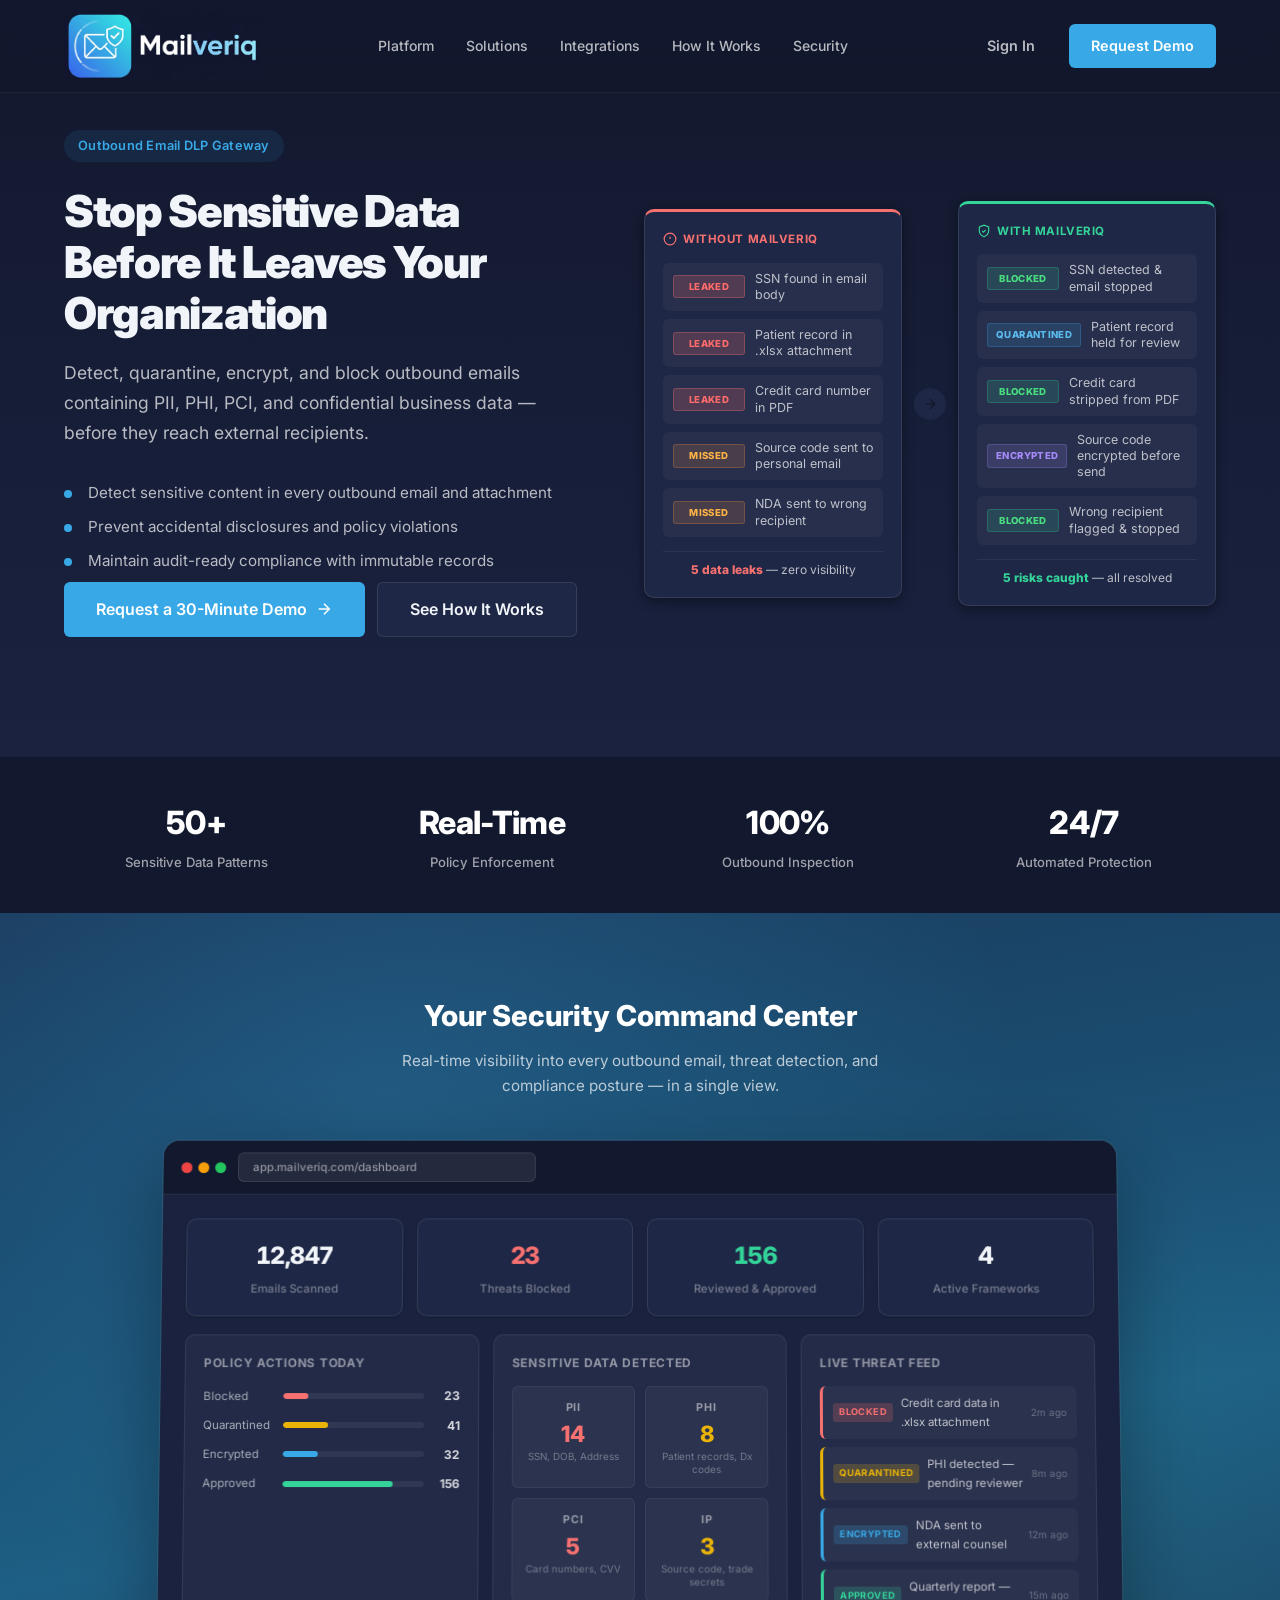
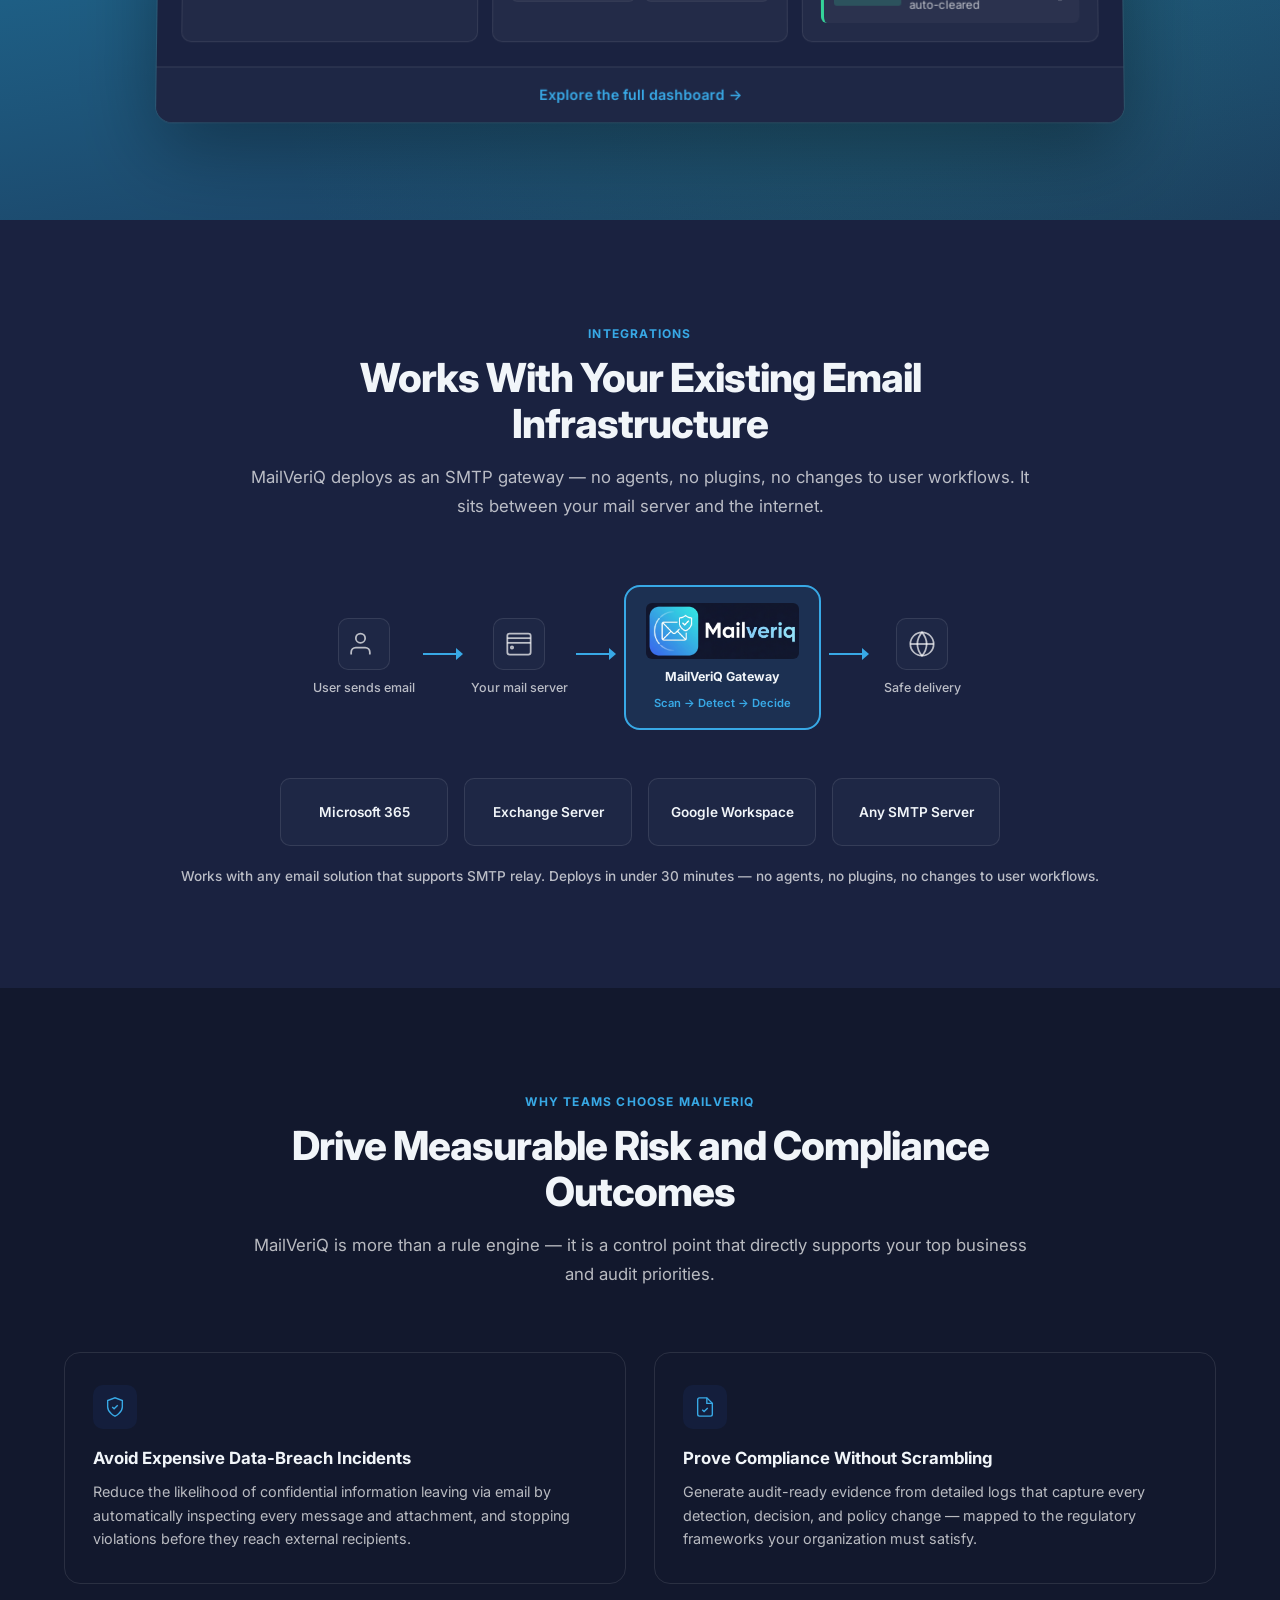
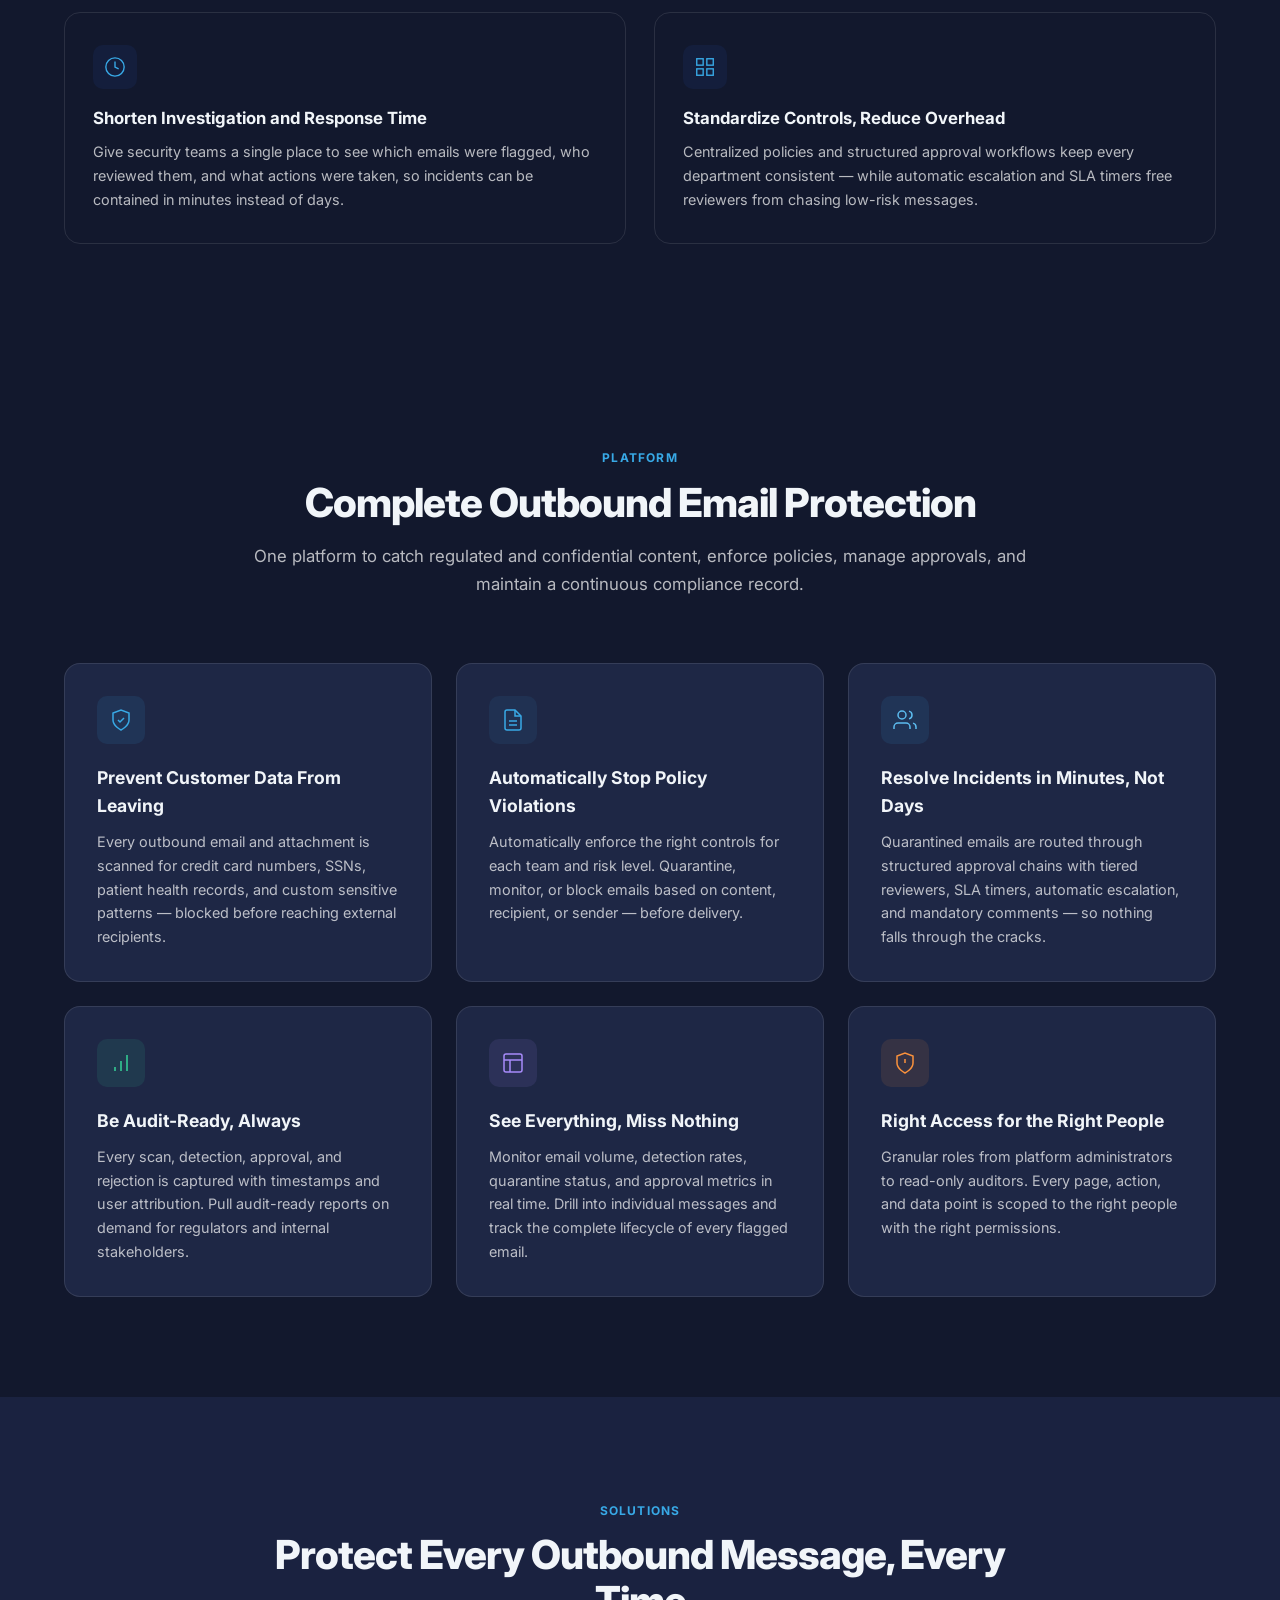
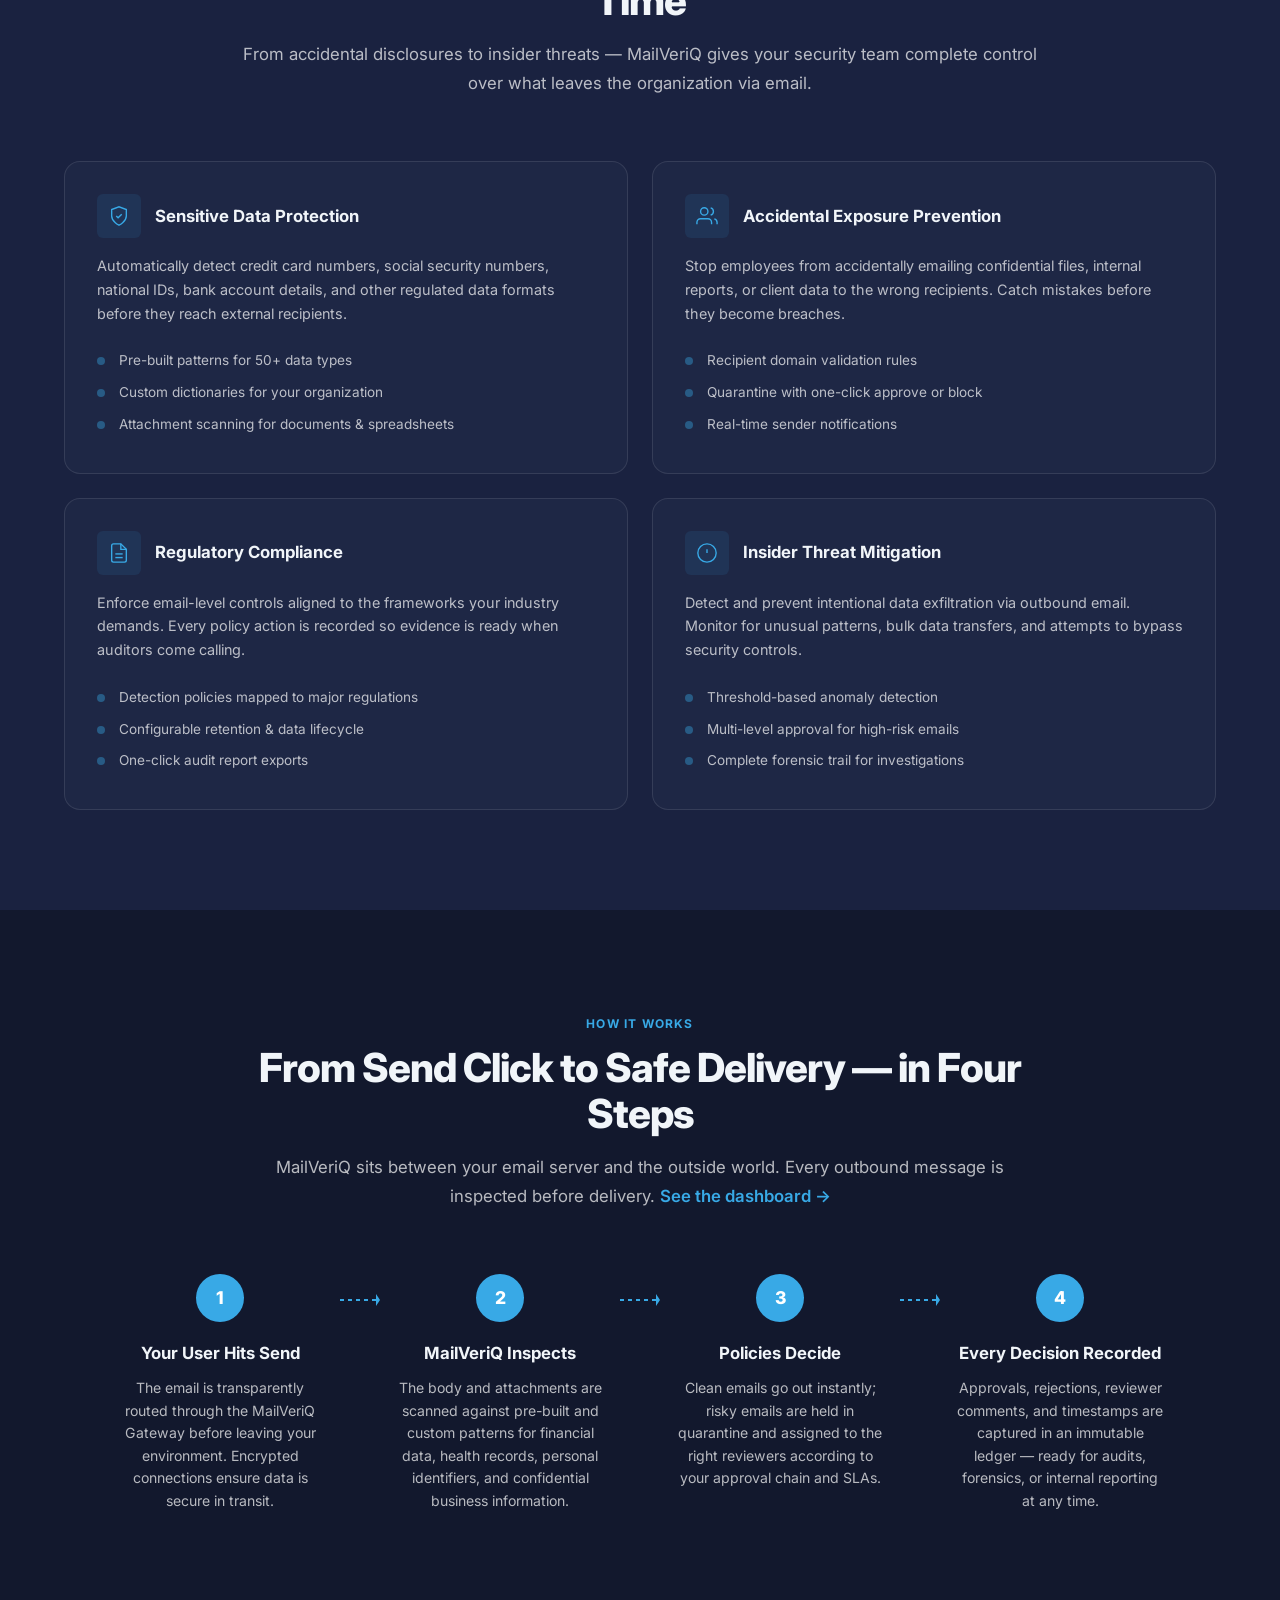
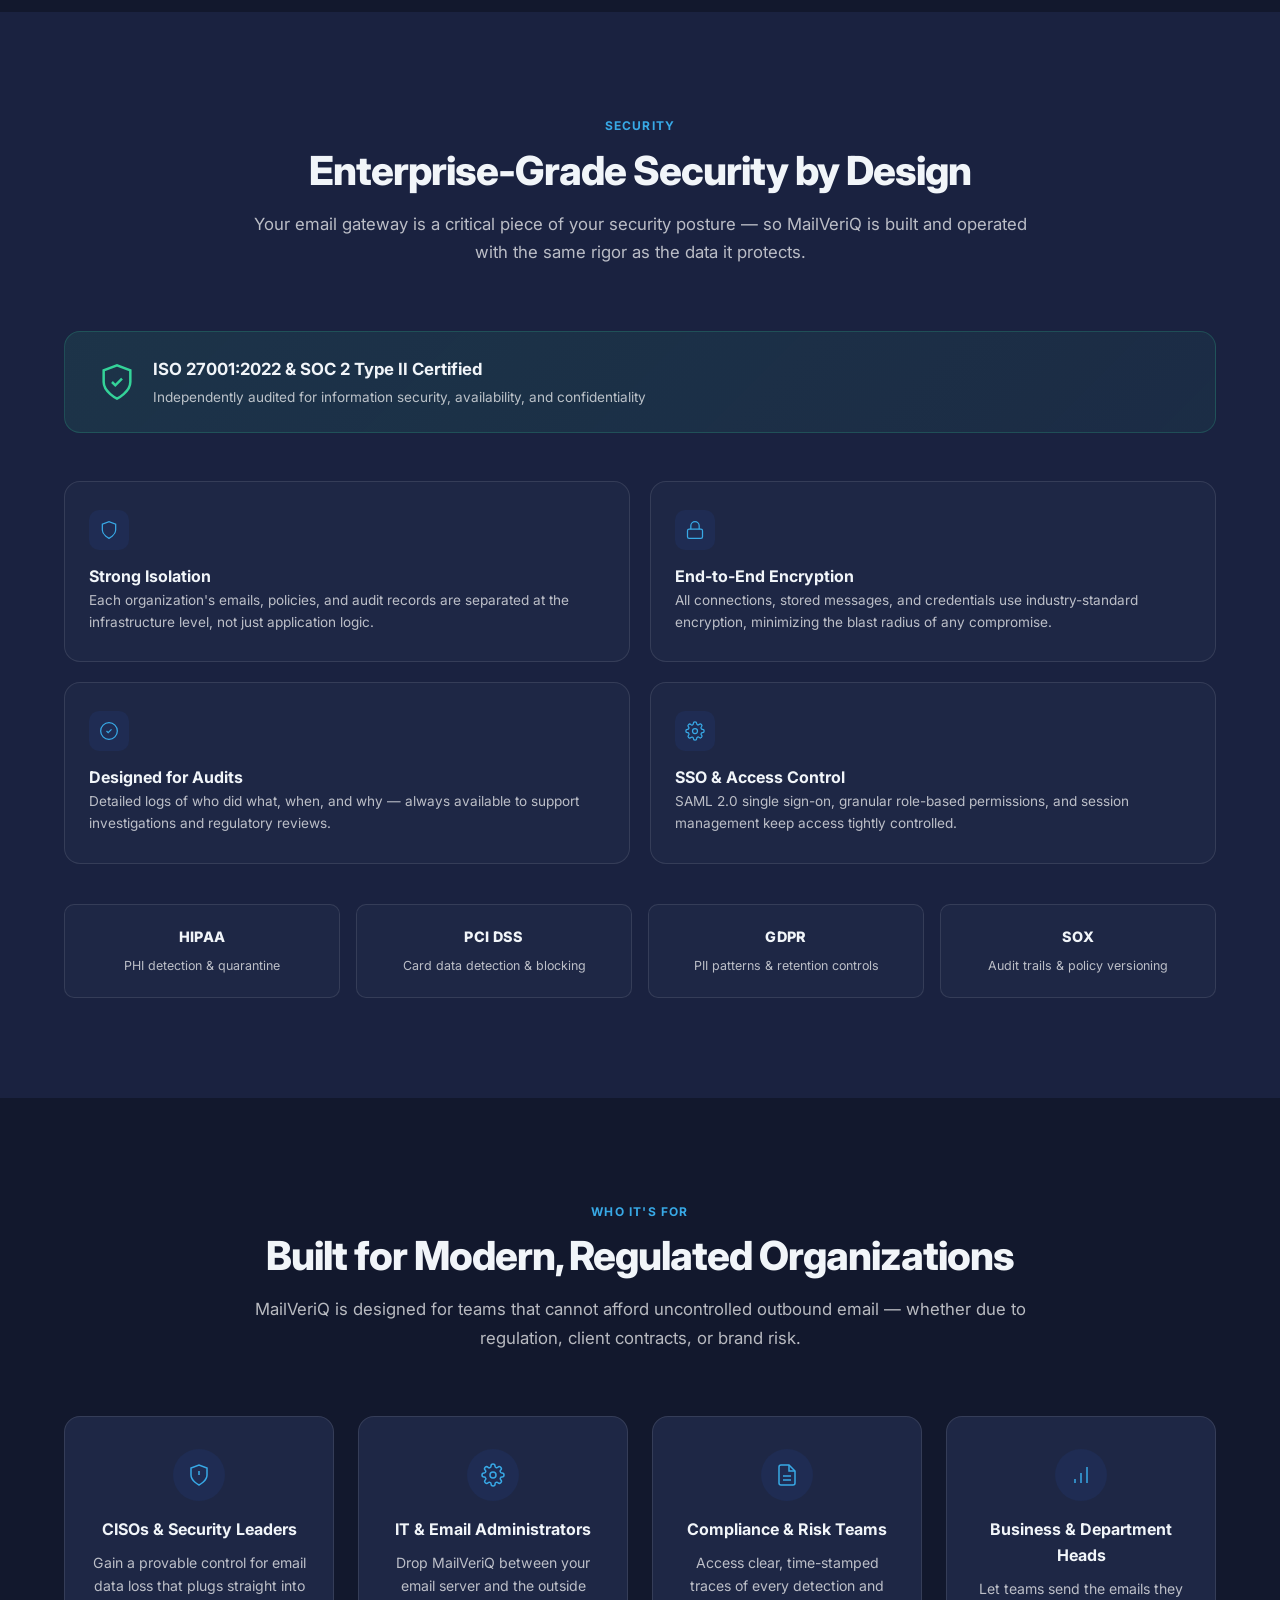
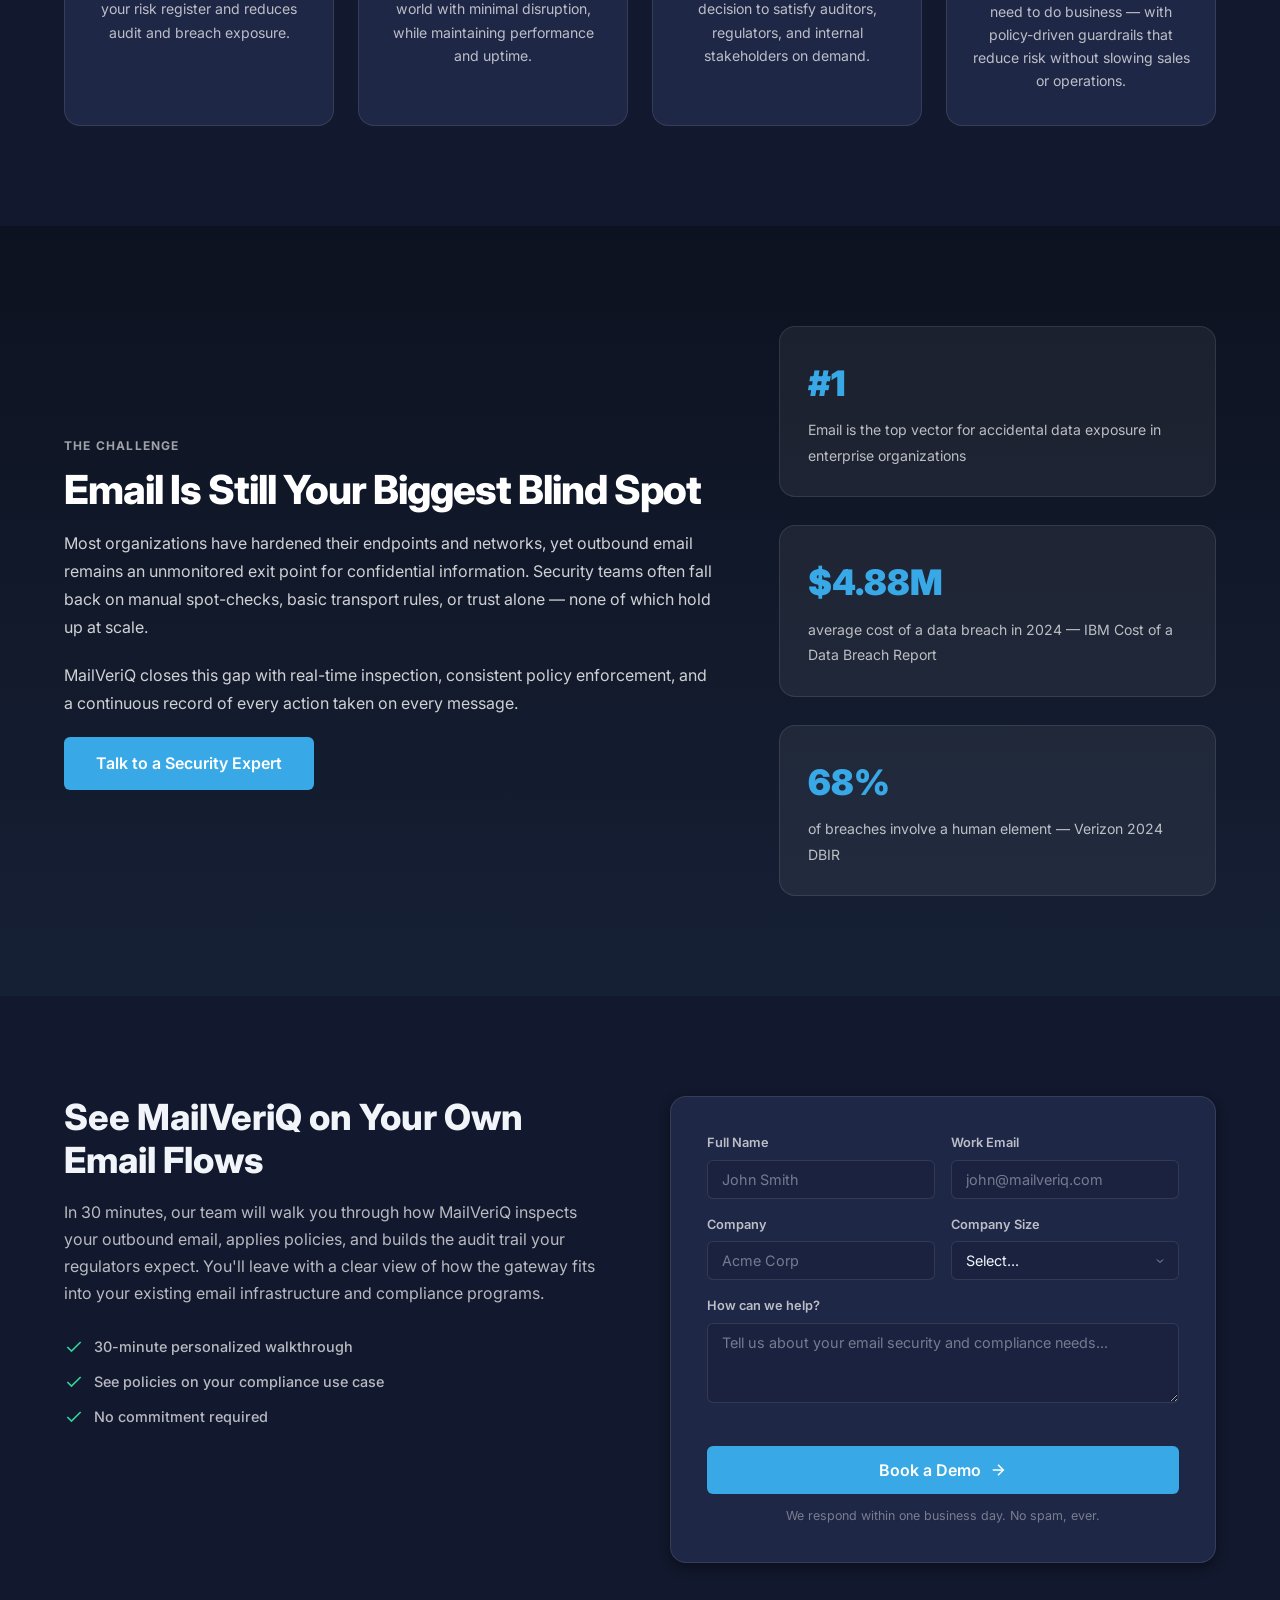
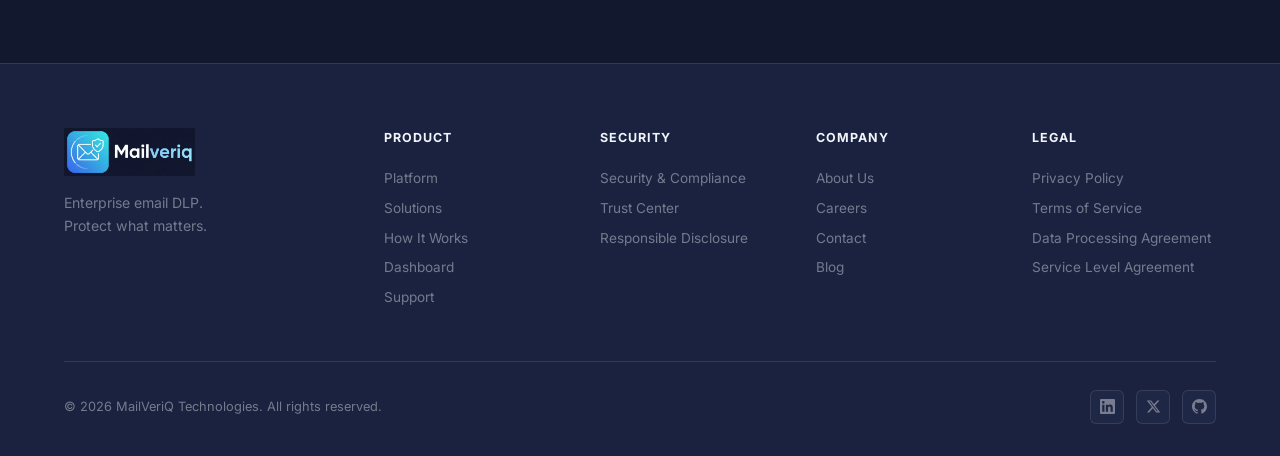
==== commit 8dfbca60: "Simplify hero before/after visual with clear list-based comparison Replace abstract heatmap grid wit" ====
--- a/index.html
+++ b/index.html
@@ -102,36 +102,30 @@
                 <svg viewBox="0 0 24 24" fill="none" stroke="currentColor" stroke-width="2" width="14" height="14"><circle cx="12" cy="12" r="10"/><line x1="12" y1="8" x2="12" y2="12"/><line x1="12" y1="16" x2="12.01" y2="16"/></svg>
                 Without MailVeriQ
               </div>
-              <div class="risk-grid-wrapper">
-                <div class="risk-y-axis">
-                  <span>PII</span><span>PHI</span><span>PCI</span><span>IP</span>
-                </div>
-                <div class="risk-grid-inner">
-                  <div class="risk-mini-grid">
-                    <div class="risk-cell medium"></div>
-                    <div class="risk-cell high"></div>
-                    <div class="risk-cell critical has-dot" data-tip="PII leak"><span class="risk-dot"></span></div>
-                    <div class="risk-cell critical"></div>
-                    <div class="risk-cell low"></div>
-                    <div class="risk-cell medium"></div>
-                    <div class="risk-cell high has-dot" data-tip="Wrong recipient"><span class="risk-dot"></span></div>
-                    <div class="risk-cell critical has-dot" data-tip="Unencrypted PHI"><span class="risk-dot"></span></div>
-                    <div class="risk-cell low"></div>
-                    <div class="risk-cell medium"></div>
-                    <div class="risk-cell high has-dot" data-tip="Card data"><span class="risk-dot"></span></div>
-                    <div class="risk-cell critical"></div>
-                    <div class="risk-cell low"></div>
-                    <div class="risk-cell low"></div>
-                    <div class="risk-cell medium"></div>
-                    <div class="risk-cell high has-dot" data-tip="Bulk export"><span class="risk-dot"></span></div>
-                  </div>
-                  <div class="risk-x-axis">
-                    <span>Email</span><span>Files</span><span>Headers</span><span>Body</span>
-                  </div>
+              <div class="risk-list">
+                <div class="risk-row">
+                  <span class="risk-tag risk-tag-leak">LEAKED</span>
+                  <span class="risk-desc">SSN found in email body</span>
+                </div>
+                <div class="risk-row">
+                  <span class="risk-tag risk-tag-leak">LEAKED</span>
+                  <span class="risk-desc">Patient record in .xlsx attachment</span>
+                </div>
+                <div class="risk-row">
+                  <span class="risk-tag risk-tag-leak">LEAKED</span>
+                  <span class="risk-desc">Credit card number in PDF</span>
+                </div>
+                <div class="risk-row">
+                  <span class="risk-tag risk-tag-undetected">MISSED</span>
+                  <span class="risk-desc">Source code sent to personal email</span>
+                </div>
+                <div class="risk-row">
+                  <span class="risk-tag risk-tag-undetected">MISSED</span>
+                  <span class="risk-desc">NDA sent to wrong recipient</span>
                 </div>
               </div>
               <div class="risk-incidents">
-                <span class="risk-incident-count">5 critical risks</span> undetected
+                <span class="risk-incident-count">5 data leaks</span> — zero visibility
               </div>
             </div>
 
@@ -146,46 +140,32 @@
                 <svg viewBox="0 0 24 24" fill="none" stroke="currentColor" stroke-width="2" width="14" height="14"><path d="M12 22s8-4 8-10V5l-8-3-8 3v7c0 6 8 10 8 10z"/><path d="M9 12l2 2 4-4"/></svg>
                 With MailVeriQ
               </div>
-              <div class="risk-grid-wrapper">
-                <div class="risk-y-axis">
-                  <span>PII</span><span>PHI</span><span>PCI</span><span>IP</span>
-                </div>
-                <div class="risk-grid-inner">
-                  <div class="risk-mini-grid">
-                    <div class="risk-cell medium"></div>
-                    <div class="risk-cell high"></div>
-                    <div class="risk-cell critical"></div>
-                    <div class="risk-cell critical"></div>
-                    <div class="risk-cell low"></div>
-                    <div class="risk-cell medium"></div>
-                    <div class="risk-cell high"></div>
-                    <div class="risk-cell critical"></div>
-                    <div class="risk-cell low has-dot resolved" data-tip="PII quarantined"><span class="risk-dot green"></span></div>
-                    <div class="risk-cell low has-dot resolved" data-tip="Recipient verified"><span class="risk-dot green"></span></div>
-                    <div class="risk-cell medium"></div>
-                    <div class="risk-cell high"></div>
-                    <div class="risk-cell low has-dot resolved" data-tip="PHI encrypted"><span class="risk-dot green"></span></div>
-                    <div class="risk-cell low has-dot resolved" data-tip="Card data stripped"><span class="risk-dot green"></span></div>
-                    <div class="risk-cell low"></div>
-                    <div class="risk-cell low has-dot resolved" data-tip="Export blocked"><span class="risk-dot green"></span></div>
-                  </div>
-                  <div class="risk-x-axis">
-                    <span>Email</span><span>Files</span><span>Headers</span><span>Body</span>
-                  </div>
+              <div class="risk-list">
+                <div class="risk-row">
+                  <span class="risk-tag risk-tag-blocked">BLOCKED</span>
+                  <span class="risk-desc">SSN detected &amp; email stopped</span>
+                </div>
+                <div class="risk-row">
+                  <span class="risk-tag risk-tag-quarantined">QUARANTINED</span>
+                  <span class="risk-desc">Patient record held for review</span>
+                </div>
+                <div class="risk-row">
+                  <span class="risk-tag risk-tag-blocked">BLOCKED</span>
+                  <span class="risk-desc">Credit card stripped from PDF</span>
+                </div>
+                <div class="risk-row">
+                  <span class="risk-tag risk-tag-encrypted">ENCRYPTED</span>
+                  <span class="risk-desc">Source code encrypted before send</span>
+                </div>
+                <div class="risk-row">
+                  <span class="risk-tag risk-tag-blocked">BLOCKED</span>
+                  <span class="risk-desc">Wrong recipient flagged &amp; stopped</span>
                 </div>
               </div>
               <div class="risk-incidents safe">
-                <span class="risk-incident-count">5 risks</span> detected &amp; resolved
+                <span class="risk-incident-count">5 risks caught</span> — all resolved
               </div>
             </div>
-          </div>
-          <!-- Shared legend -->
-          <div class="risk-legend">
-            <span class="risk-legend-item"><span class="risk-swatch rl-low"></span>Low</span>
-            <span class="risk-legend-item"><span class="risk-swatch rl-med"></span>Medium</span>
-            <span class="risk-legend-item"><span class="risk-swatch rl-high"></span>High</span>
-            <span class="risk-legend-item"><span class="risk-swatch rl-crit"></span>Critical</span>
-            <span class="risk-legend-item"><span class="risk-swatch rl-resolved"></span>Resolved</span>
           </div>
         </div>
       </div>
--- a/assets/css/styles.css
+++ b/assets/css/styles.css
@@ -247,104 +247,61 @@
 .risk-compare-label.safe { color: var(--green); }
 .risk-compare-label svg { flex-shrink: 0; }
 
-.risk-grid-wrapper {
-  display: flex;
-  gap: 6px;
-  margin-bottom: 12px;
-}
-.risk-y-axis {
+/* Risk list rows */
+.risk-list {
   display: flex;
   flex-direction: column;
-  justify-content: space-around;
-  padding: 0 2px;
-}
-.risk-y-axis span {
-  font-size: 0.58rem;
-  font-weight: 600;
-  color: var(--text-muted);
-  text-align: right;
-  line-height: 1;
-}
-.risk-grid-inner {
-  flex: 1;
-}
-.risk-x-axis {
-  display: grid;
-  grid-template-columns: repeat(4, 1fr);
-  gap: 3px;
-  margin-top: 4px;
-}
-.risk-x-axis span {
-  font-size: 0.58rem;
-  font-weight: 600;
-  color: var(--text-muted);
+  gap: 8px;
+  margin-bottom: 14px;
+}
+.risk-row {
+  display: flex;
+  align-items: center;
+  gap: 10px;
+  padding: 8px 10px;
+  background: rgba(255,255,255,0.04);
+  border-radius: var(--radius-sm);
+}
+.risk-tag {
+  font-size: 0.6rem;
+  font-weight: 800;
+  padding: 3px 8px;
+  border-radius: 3px;
+  text-transform: uppercase;
+  letter-spacing: 0.04em;
+  flex-shrink: 0;
+  min-width: 72px;
   text-align: center;
-  line-height: 1;
-}
-.risk-mini-grid {
-  display: grid;
-  grid-template-columns: repeat(4, 1fr);
-  grid-template-rows: repeat(4, 1fr);
-  gap: 3px;
-  aspect-ratio: 1;
-}
-
-.risk-cell {
-  border-radius: 3px;
-  position: relative;
-  min-height: 36px;
-  transition: transform 0.2s ease;
-}
-.risk-cell.low { background: rgba(52,211,153,0.25); }
-.risk-cell.medium { background: rgba(250,204,21,0.25); }
-.risk-cell.high { background: rgba(251,146,60,0.3); }
-.risk-cell.critical { background: rgba(248,113,113,0.3); }
-
-.risk-cell.has-dot {
-  animation: riskPulse 3s ease-in-out infinite;
-}
-.risk-cell.resolved { animation: none; }
-
-.risk-dot {
-  position: absolute;
-  top: 50%;
-  left: 50%;
-  transform: translate(-50%, -50%);
-  width: 11px;
-  height: 11px;
-  border-radius: 50%;
-  background: var(--blue);
-  border: 2px solid rgba(255,255,255,0.8);
-  box-shadow: 0 1px 4px rgba(0,0,0,0.4);
-}
-.risk-dot.green {
-  background: var(--green);
-}
-
-/* Tooltip on hover */
-.risk-cell.has-dot::after {
-  content: attr(data-tip);
-  position: absolute;
-  bottom: calc(100% + 5px);
-  left: 50%;
-  transform: translateX(-50%);
-  background: var(--navy);
-  color: white;
-  font-size: 0.6rem;
-  font-weight: 600;
-  padding: 3px 7px;
-  border-radius: 4px;
-  white-space: nowrap;
-  opacity: 0;
-  pointer-events: none;
-  transition: opacity 0.2s ease;
-  z-index: 5;
-}
-.risk-cell.has-dot:hover::after { opacity: 1; }
-
-@keyframes riskPulse {
-  0%, 100% { transform: scale(1); }
-  50% { transform: scale(1.06); }
+}
+.risk-tag-leak {
+  background: rgba(248,113,113,0.2);
+  color: #FF6B6B;
+  border: 1px solid rgba(248,113,113,0.3);
+}
+.risk-tag-undetected {
+  background: rgba(251,146,60,0.15);
+  color: #FFB347;
+  border: 1px solid rgba(251,146,60,0.25);
+}
+.risk-tag-blocked {
+  background: rgba(52,211,153,0.15);
+  color: #4ADE80;
+  border: 1px solid rgba(52,211,153,0.25);
+}
+.risk-tag-quarantined {
+  background: rgba(56,169,230,0.15);
+  color: #5CBCEF;
+  border: 1px solid rgba(56,169,230,0.25);
+}
+.risk-tag-encrypted {
+  background: rgba(167,139,250,0.15);
+  color: #A78BFA;
+  border: 1px solid rgba(167,139,250,0.25);
+}
+.risk-desc {
+  font-size: 0.78rem;
+  color: rgba(255,255,255,0.7);
+  line-height: 1.3;
 }
 
 /* Incidents summary */
@@ -381,29 +338,7 @@
 }
 
 /* Legend */
-.risk-legend {
-  display: flex;
-  justify-content: center;
-  gap: 14px;
-  margin: 12px 0 0;
-  flex-wrap: wrap;
-}
-.risk-legend-item {
-  display: flex;
-  align-items: center;
-  gap: 5px;
-  font-size: 0.68rem;
-  font-weight: 600;
-  color: var(--text-secondary);
-}
-.risk-swatch {
-  width: 10px; height: 10px; border-radius: 2px;
-}
-.rl-low { background: rgba(52,211,153,0.4); }
-.rl-med { background: rgba(250,204,21,0.4); }
-.rl-high { background: rgba(251,146,60,0.45); }
-.rl-crit { background: rgba(248,113,113,0.45); }
-.rl-resolved { background: var(--green); }
+/* (legend removed — tags are self-explanatory) */
 
 /* --- Stats Bar --- */
 .stats-bar {
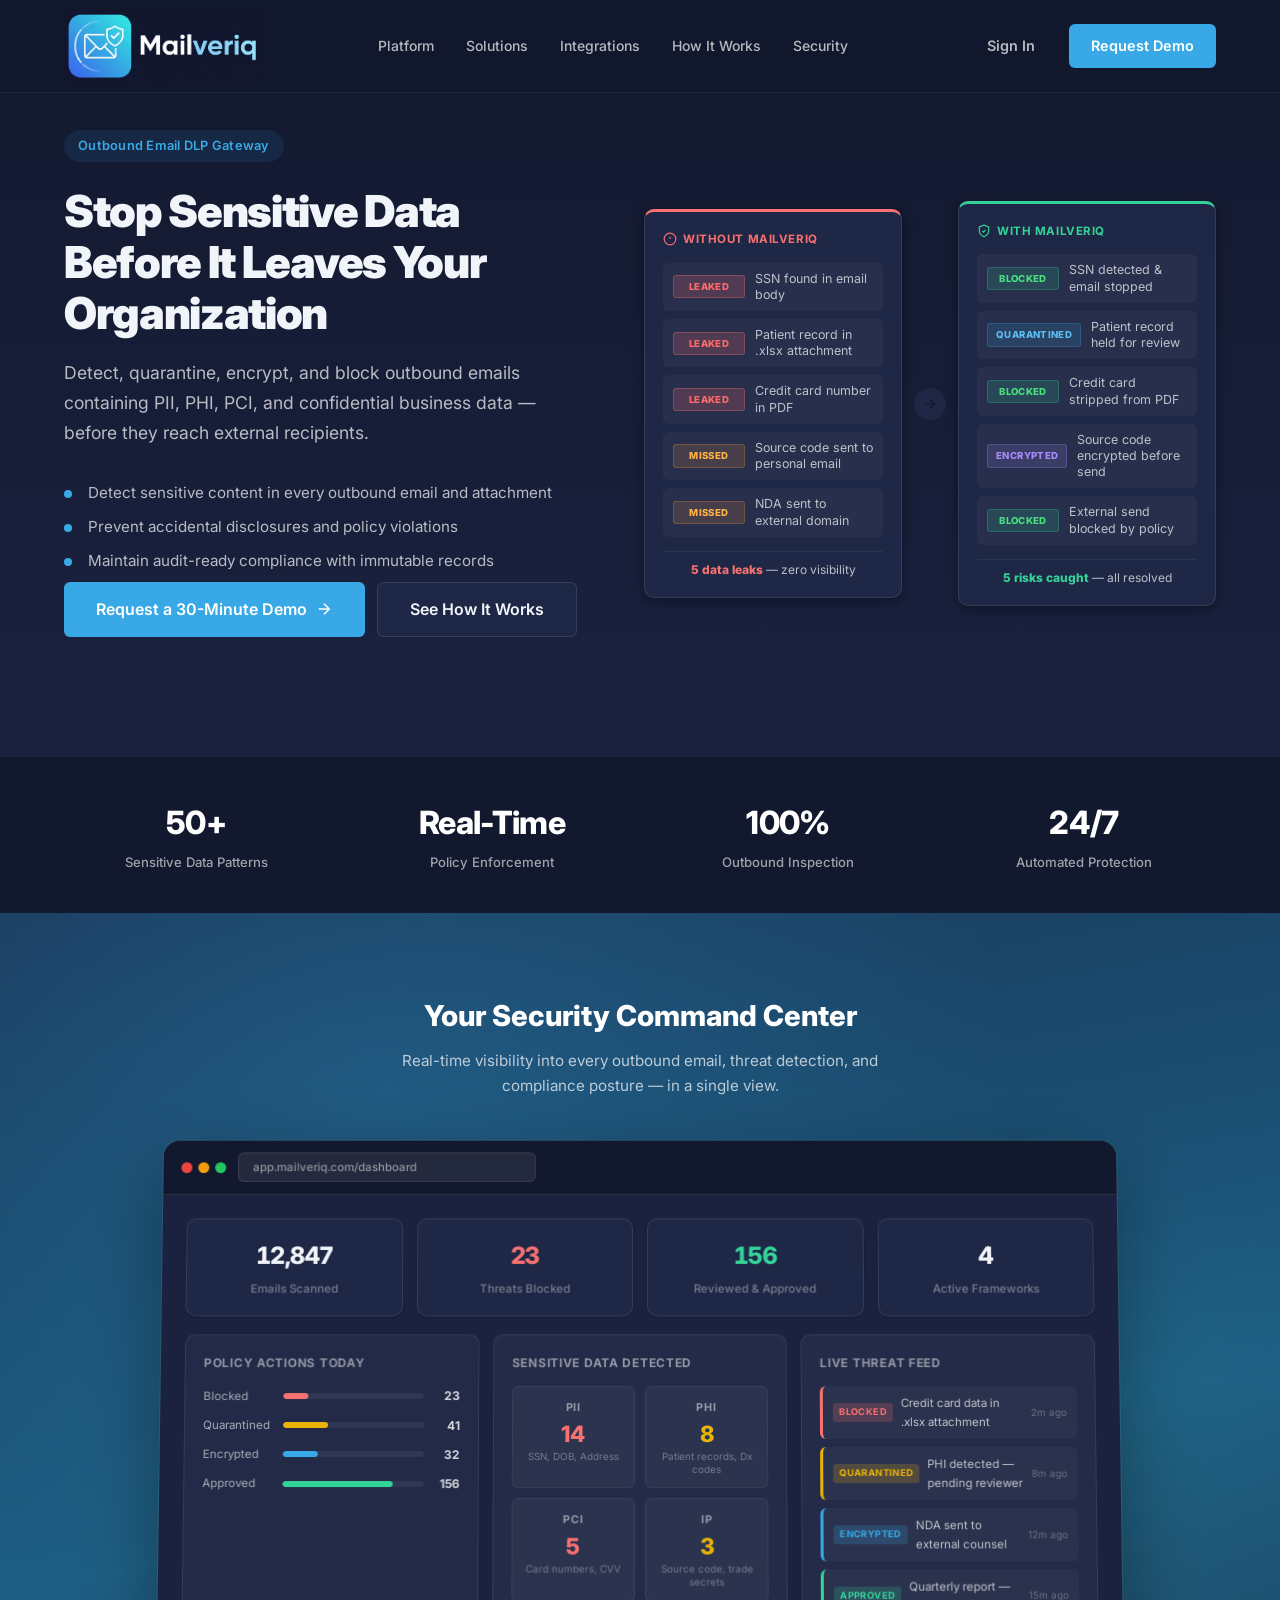
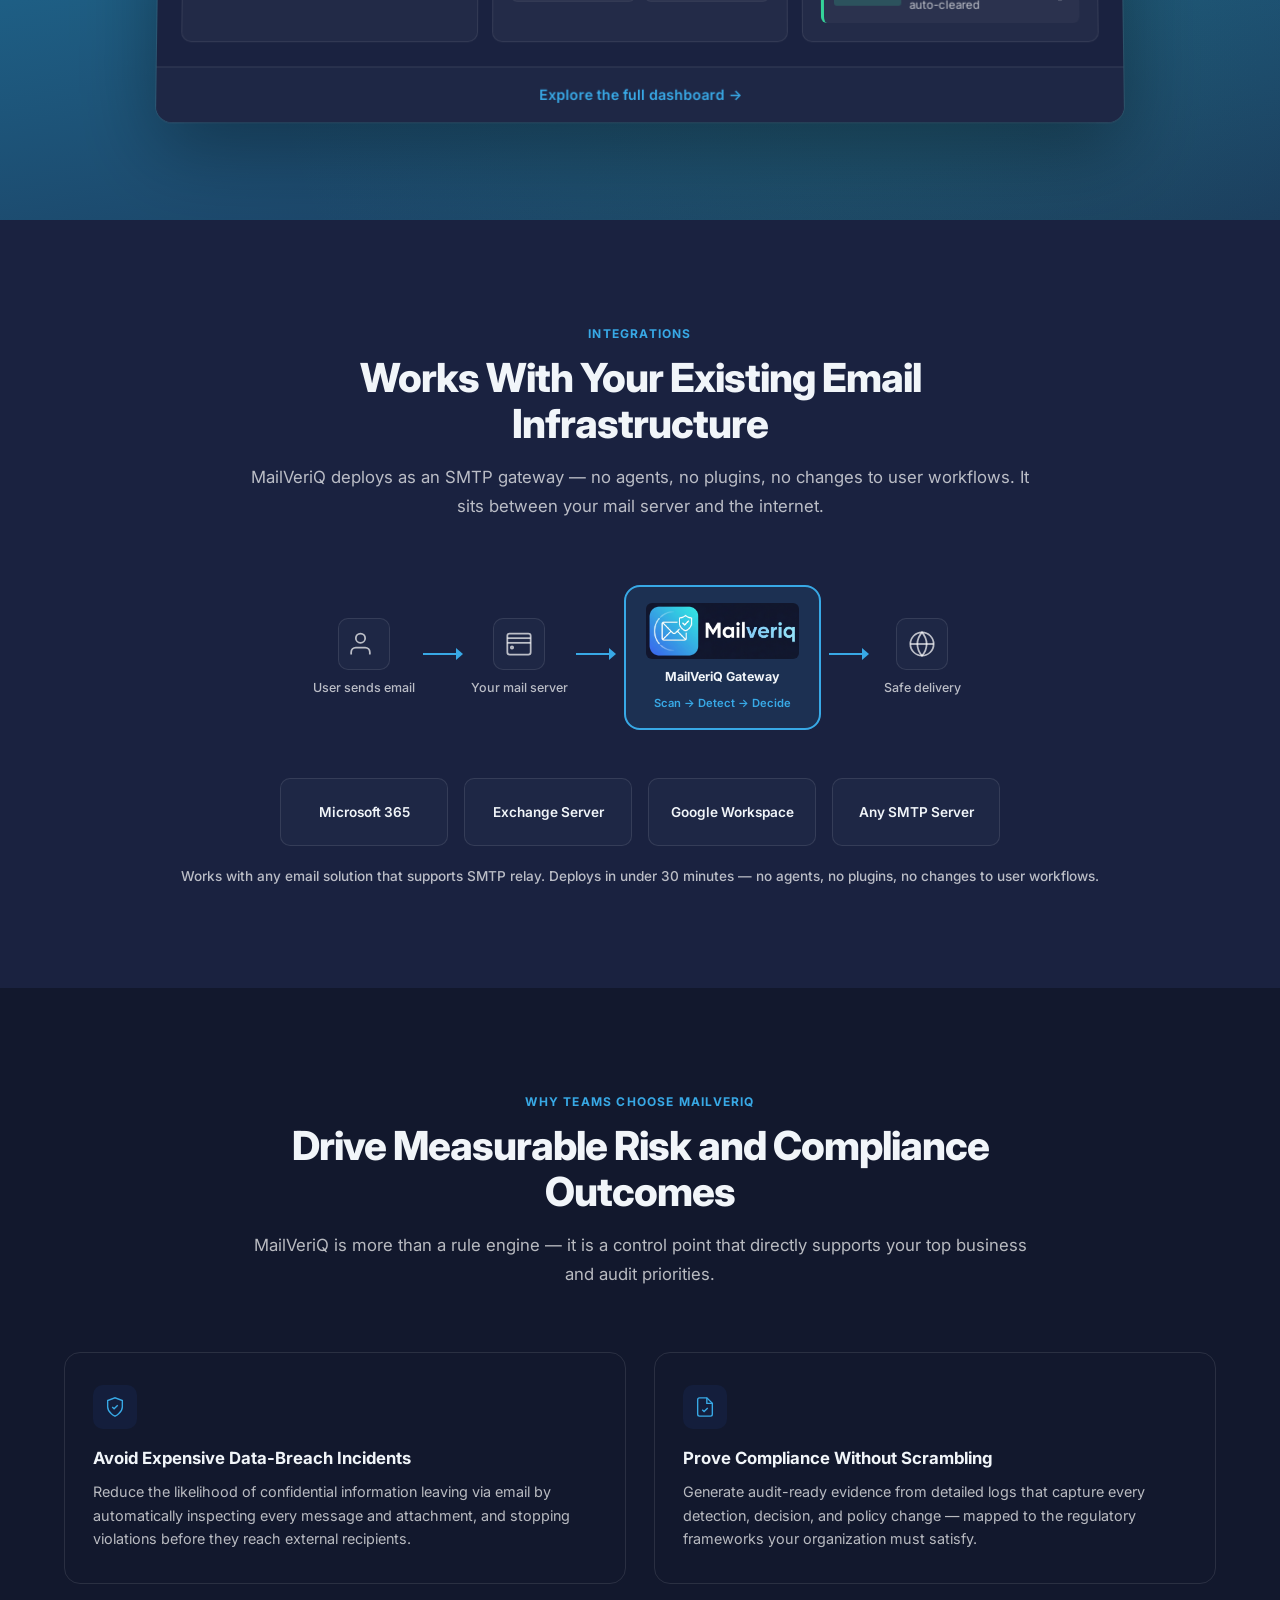
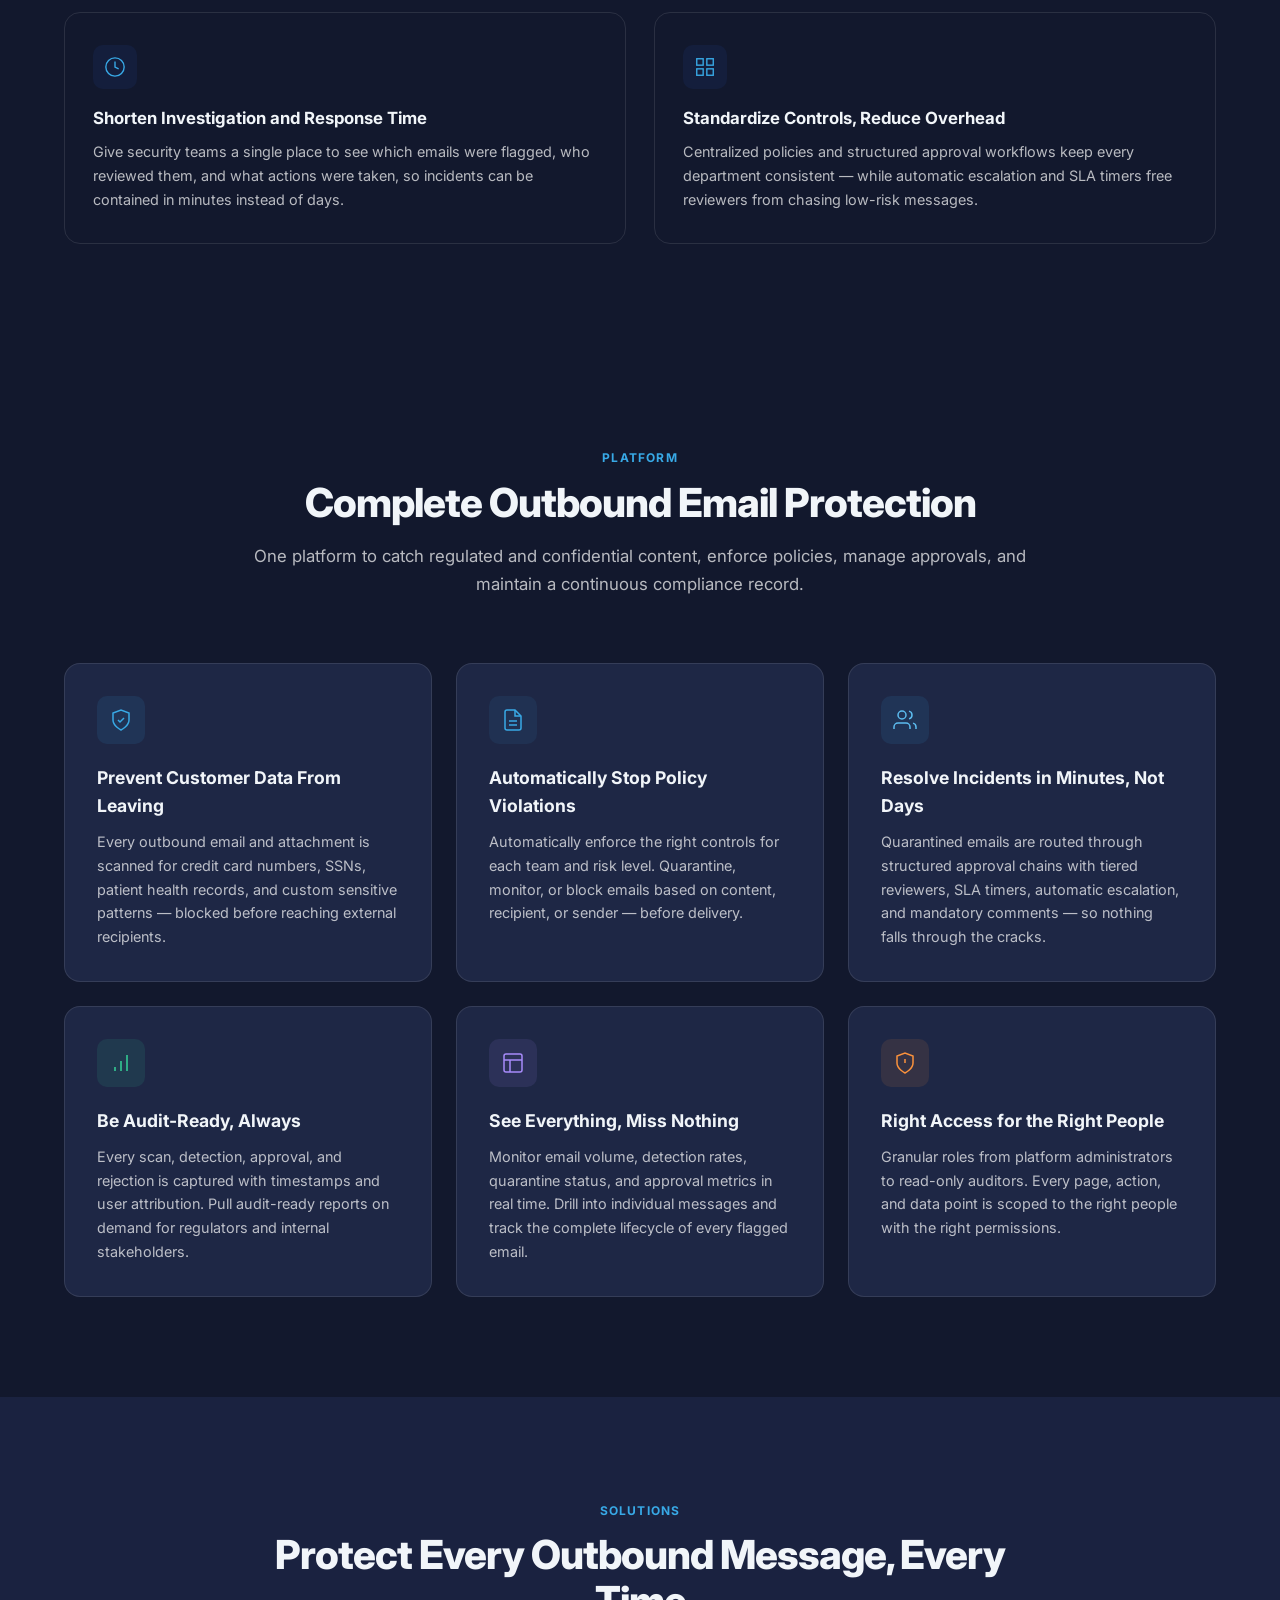
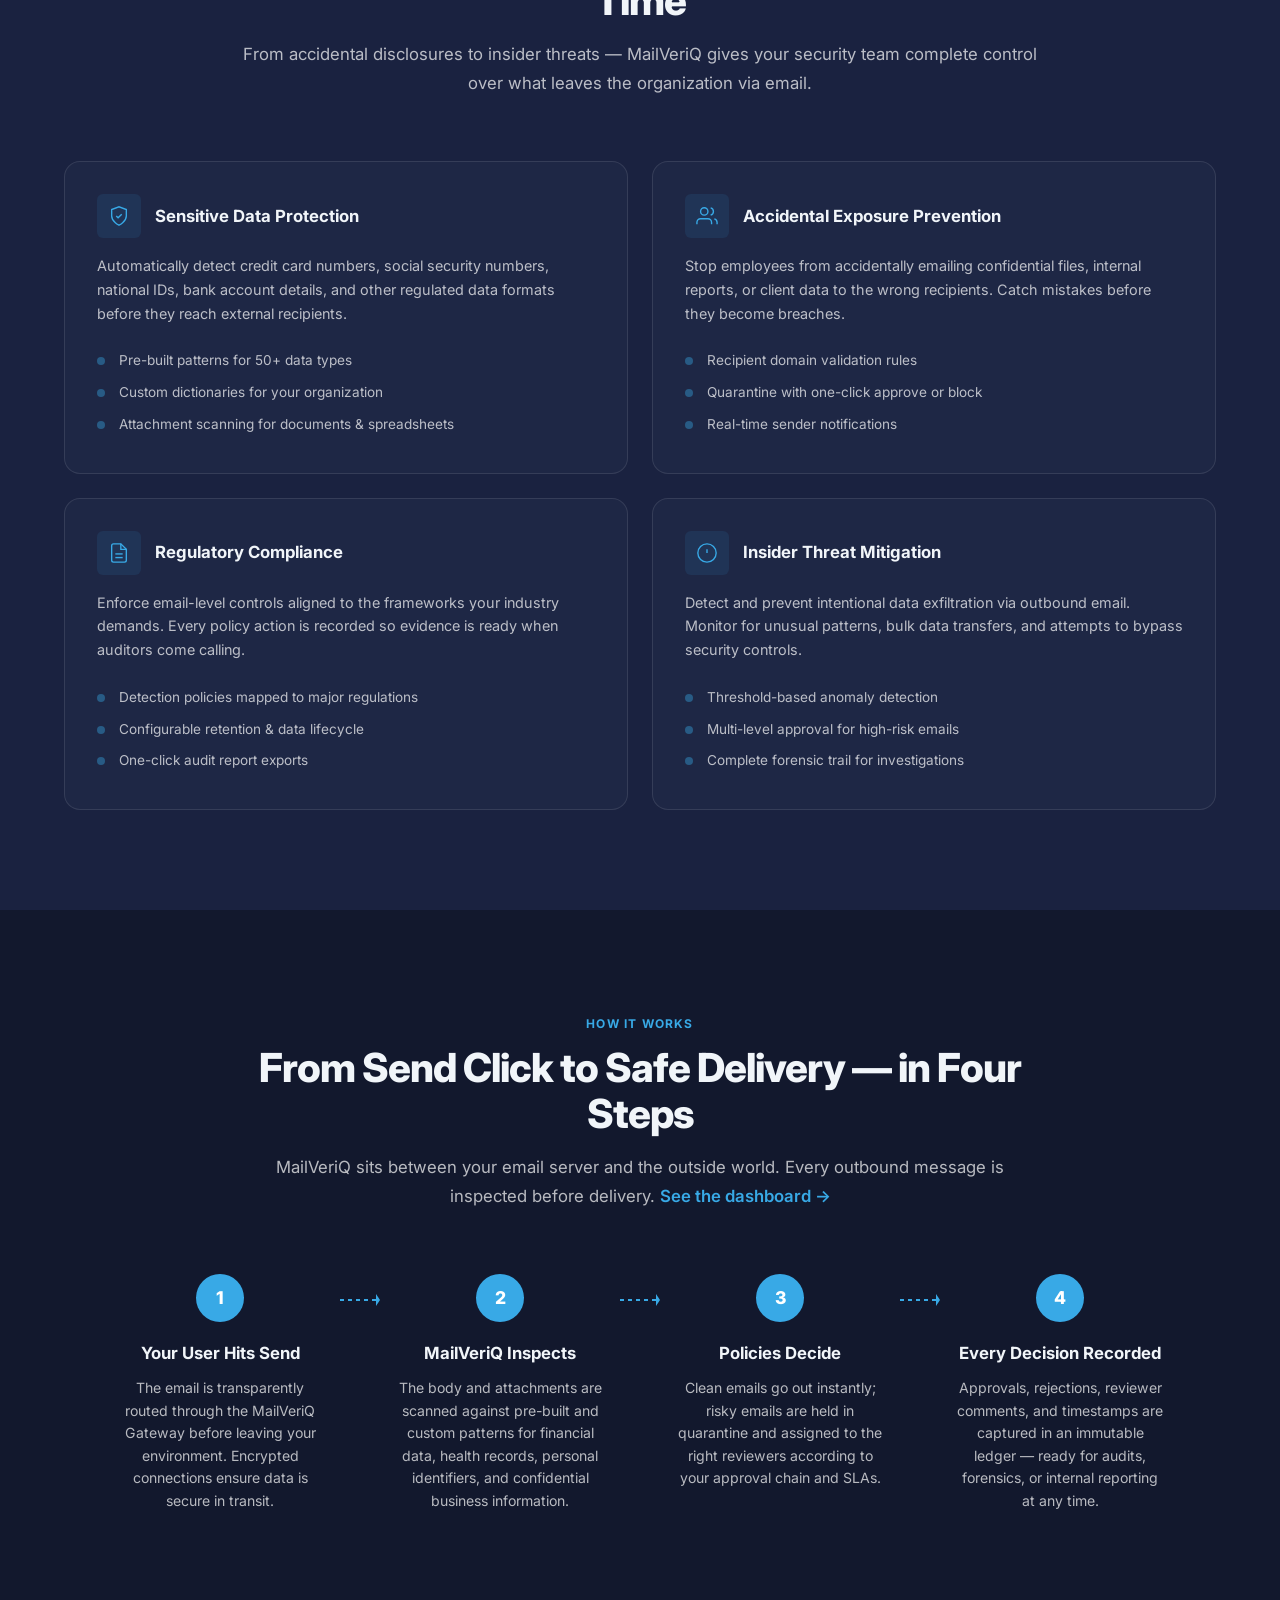
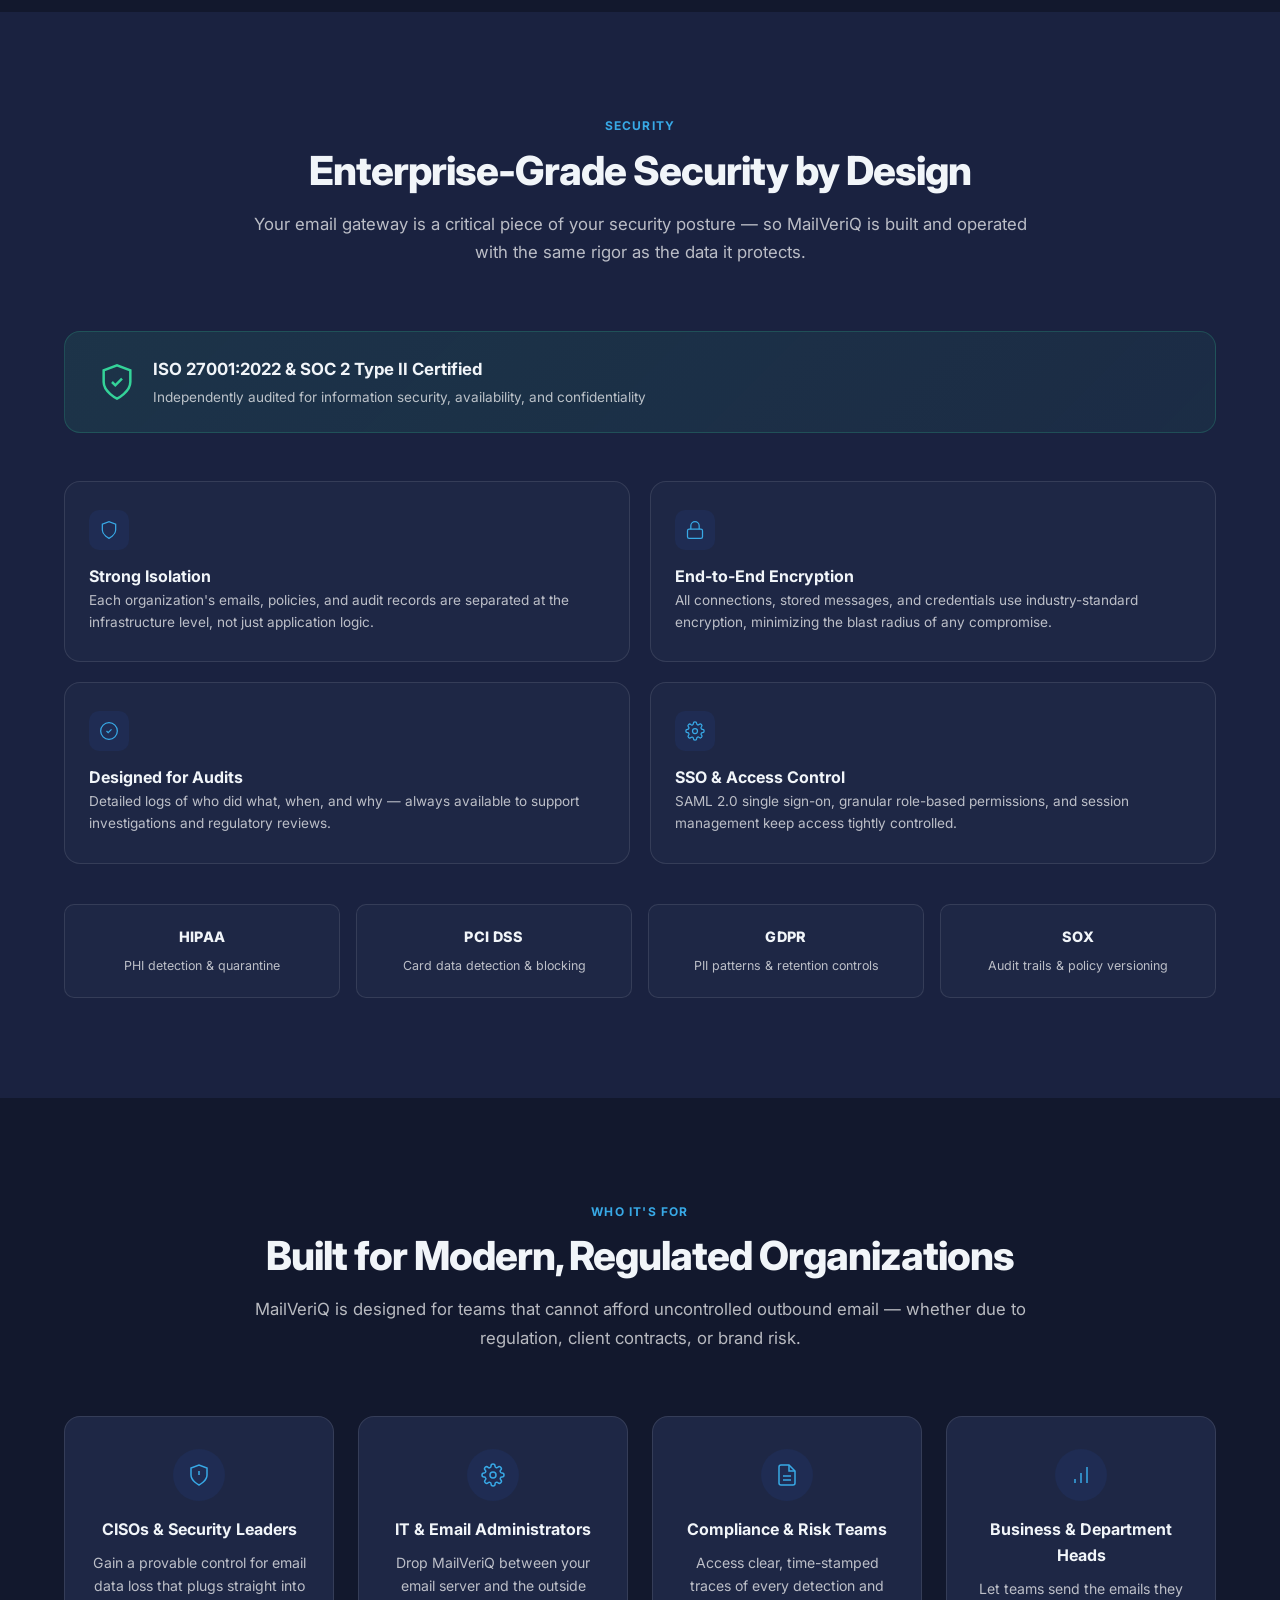
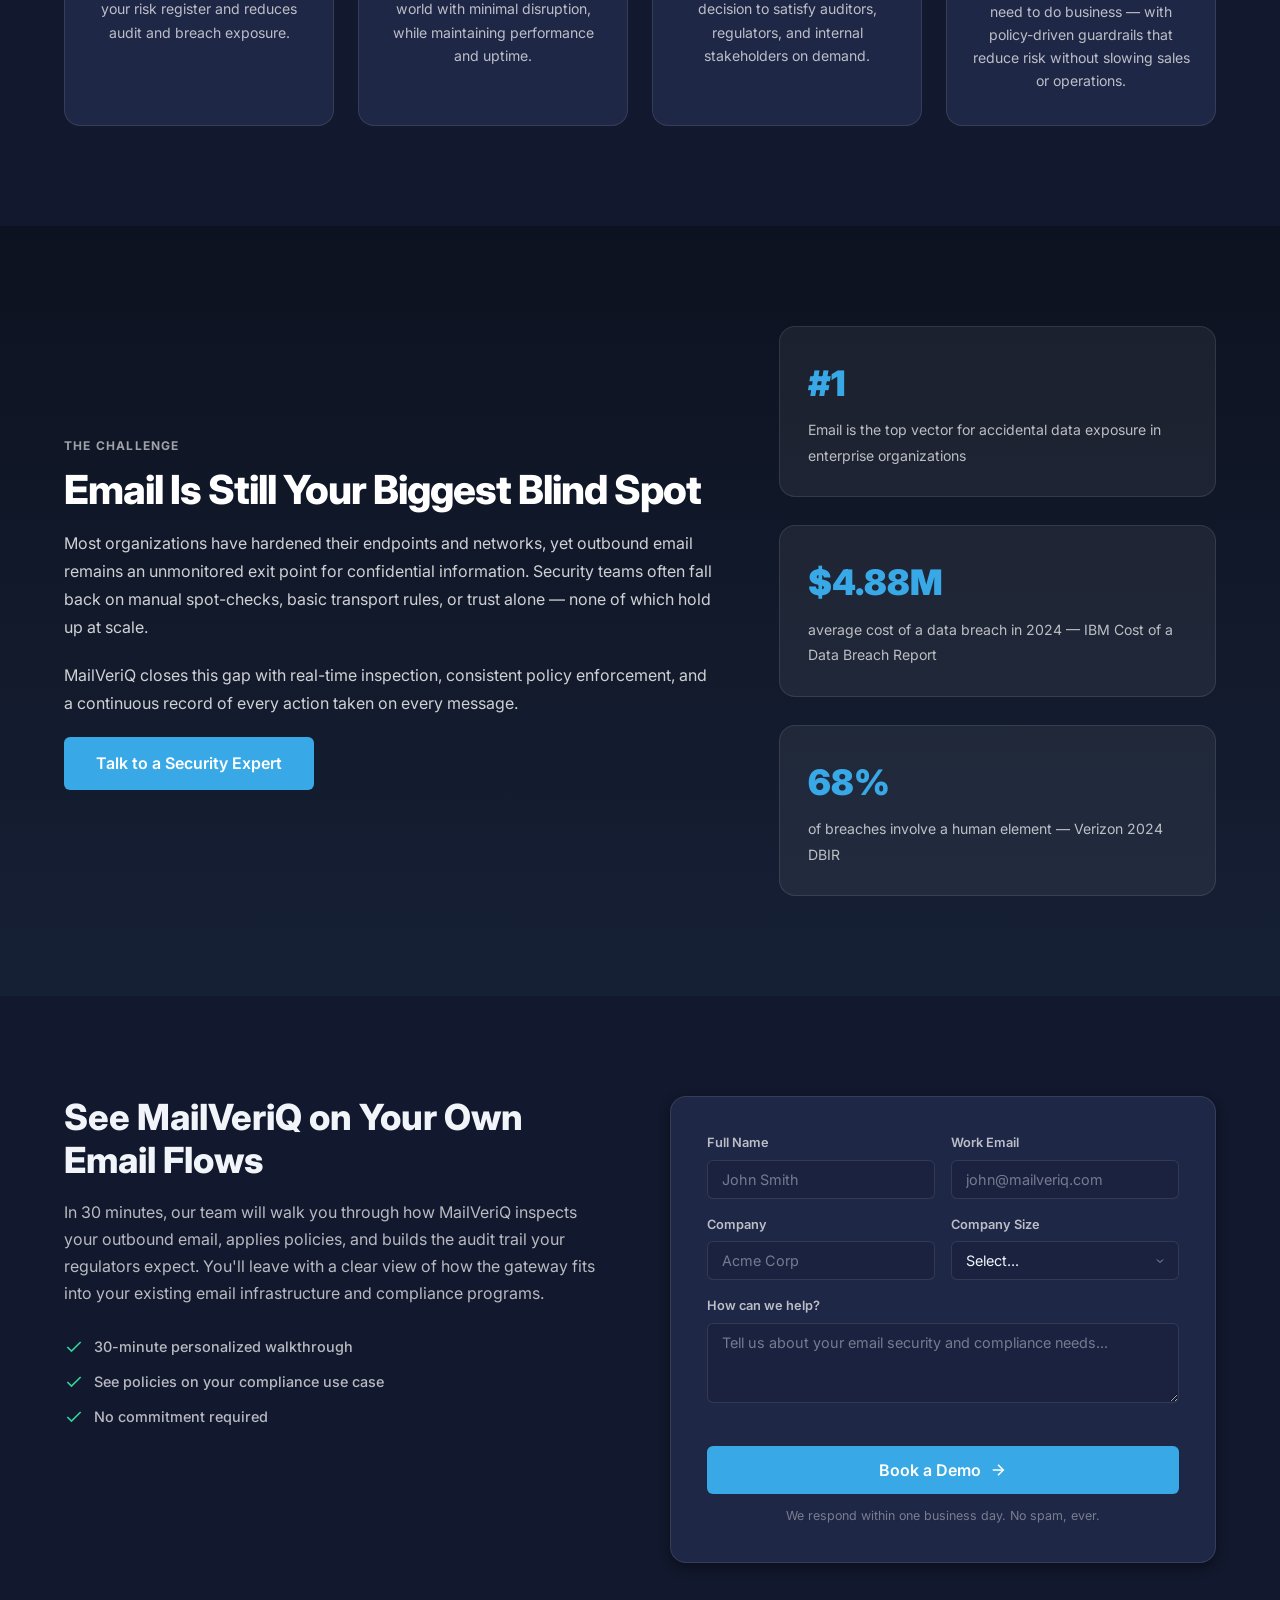
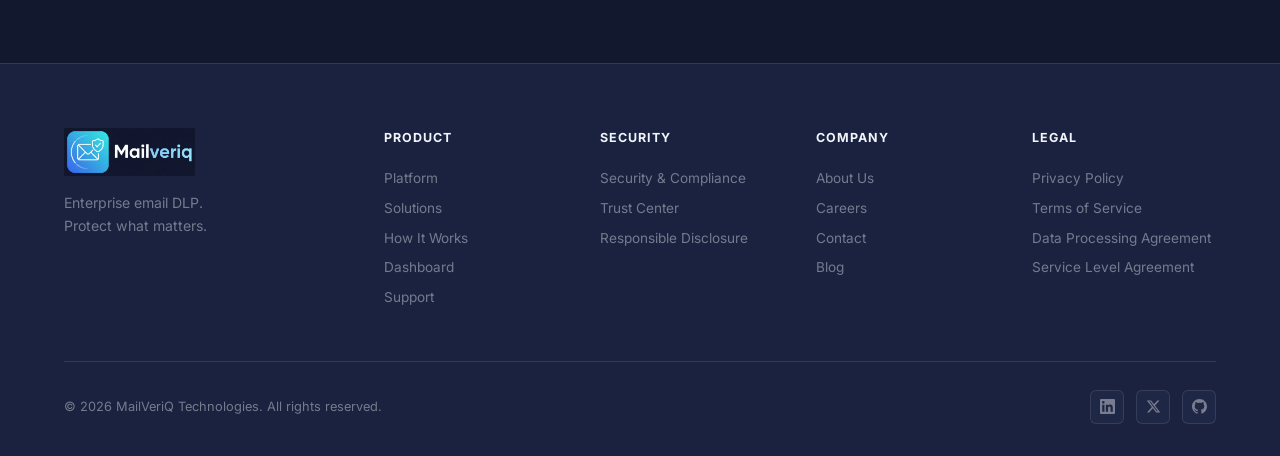
==== commit 161c8e95: "Fix inaccurate DLP claim: wrong recipient → external domain detection A DLP gateway can detect confi" ====
--- a/index.html
+++ b/index.html
@@ -121,7 +121,7 @@
                 </div>
                 <div class="risk-row">
                   <span class="risk-tag risk-tag-undetected">MISSED</span>
-                  <span class="risk-desc">NDA sent to wrong recipient</span>
+                  <span class="risk-desc">NDA sent to external domain</span>
                 </div>
               </div>
               <div class="risk-incidents">
@@ -159,7 +159,7 @@
                 </div>
                 <div class="risk-row">
                   <span class="risk-tag risk-tag-blocked">BLOCKED</span>
-                  <span class="risk-desc">Wrong recipient flagged &amp; stopped</span>
+                  <span class="risk-desc">External send blocked by policy</span>
                 </div>
               </div>
               <div class="risk-incidents safe">
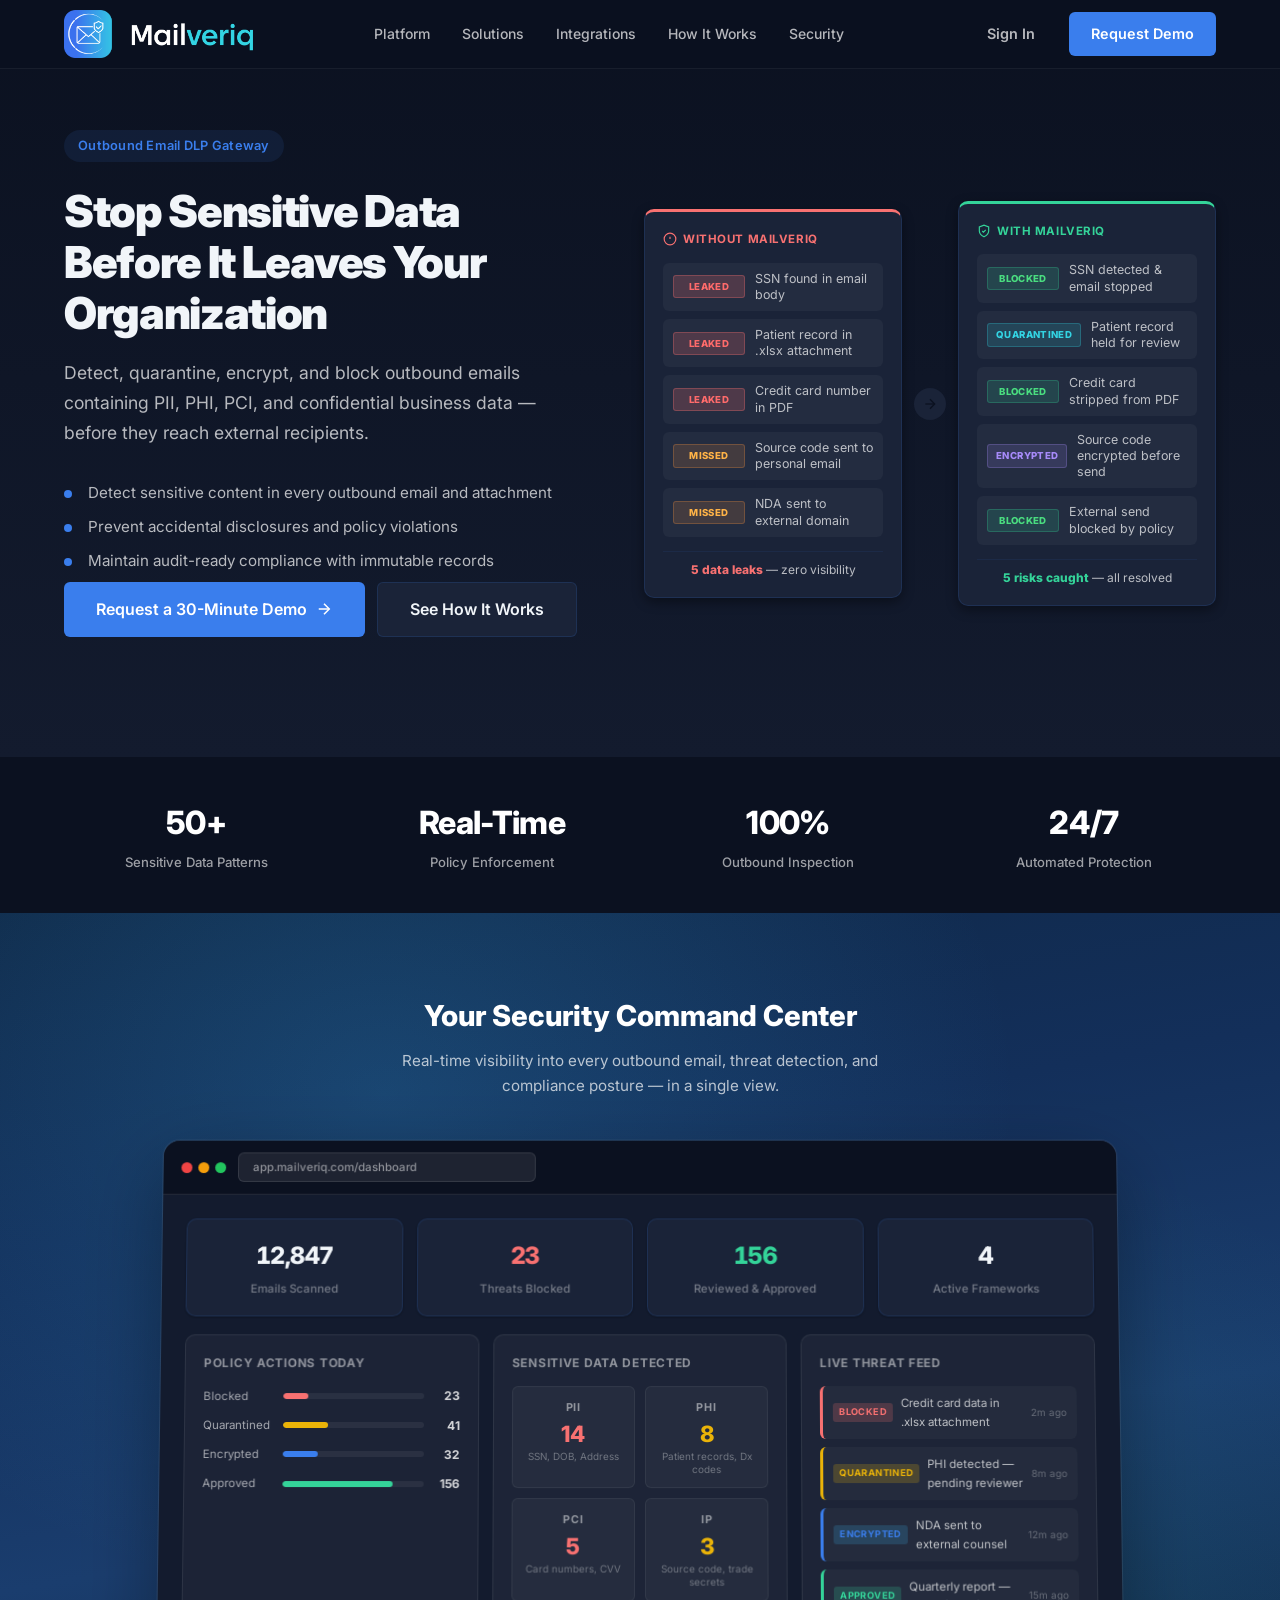
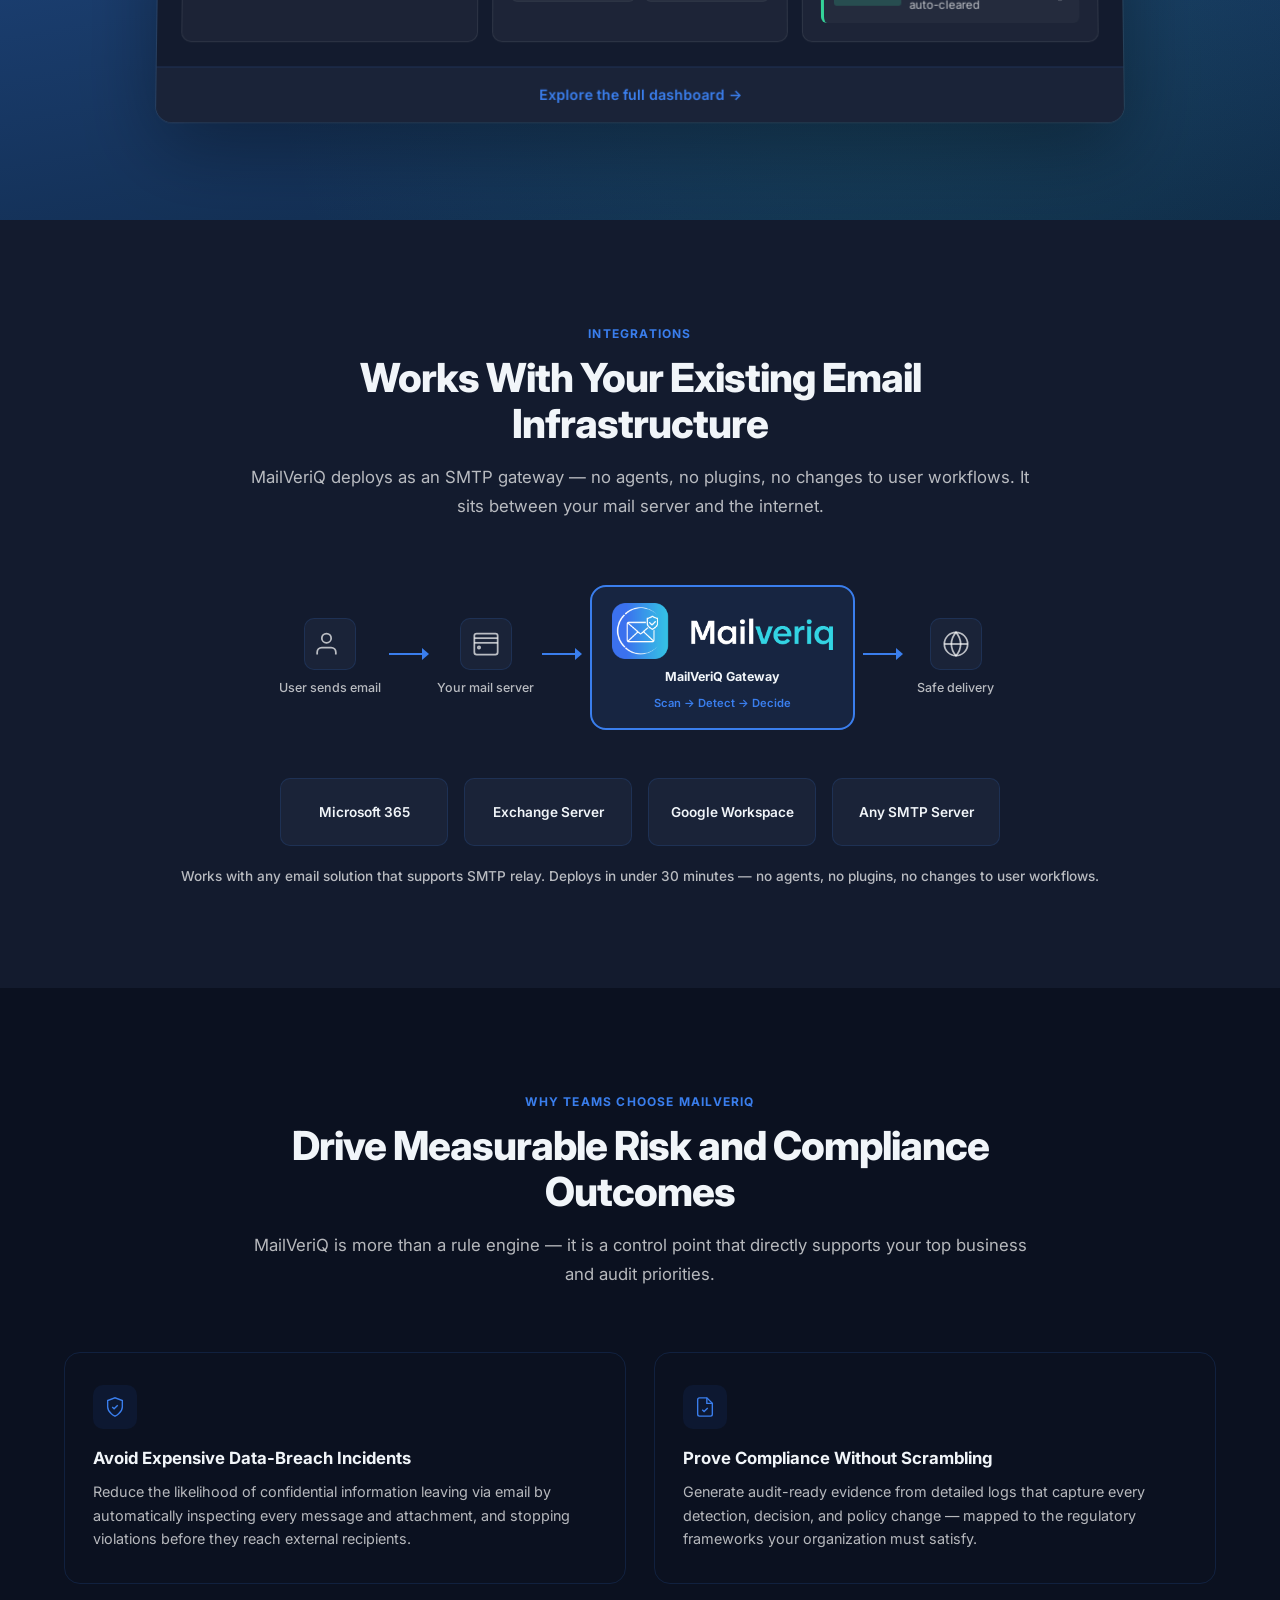
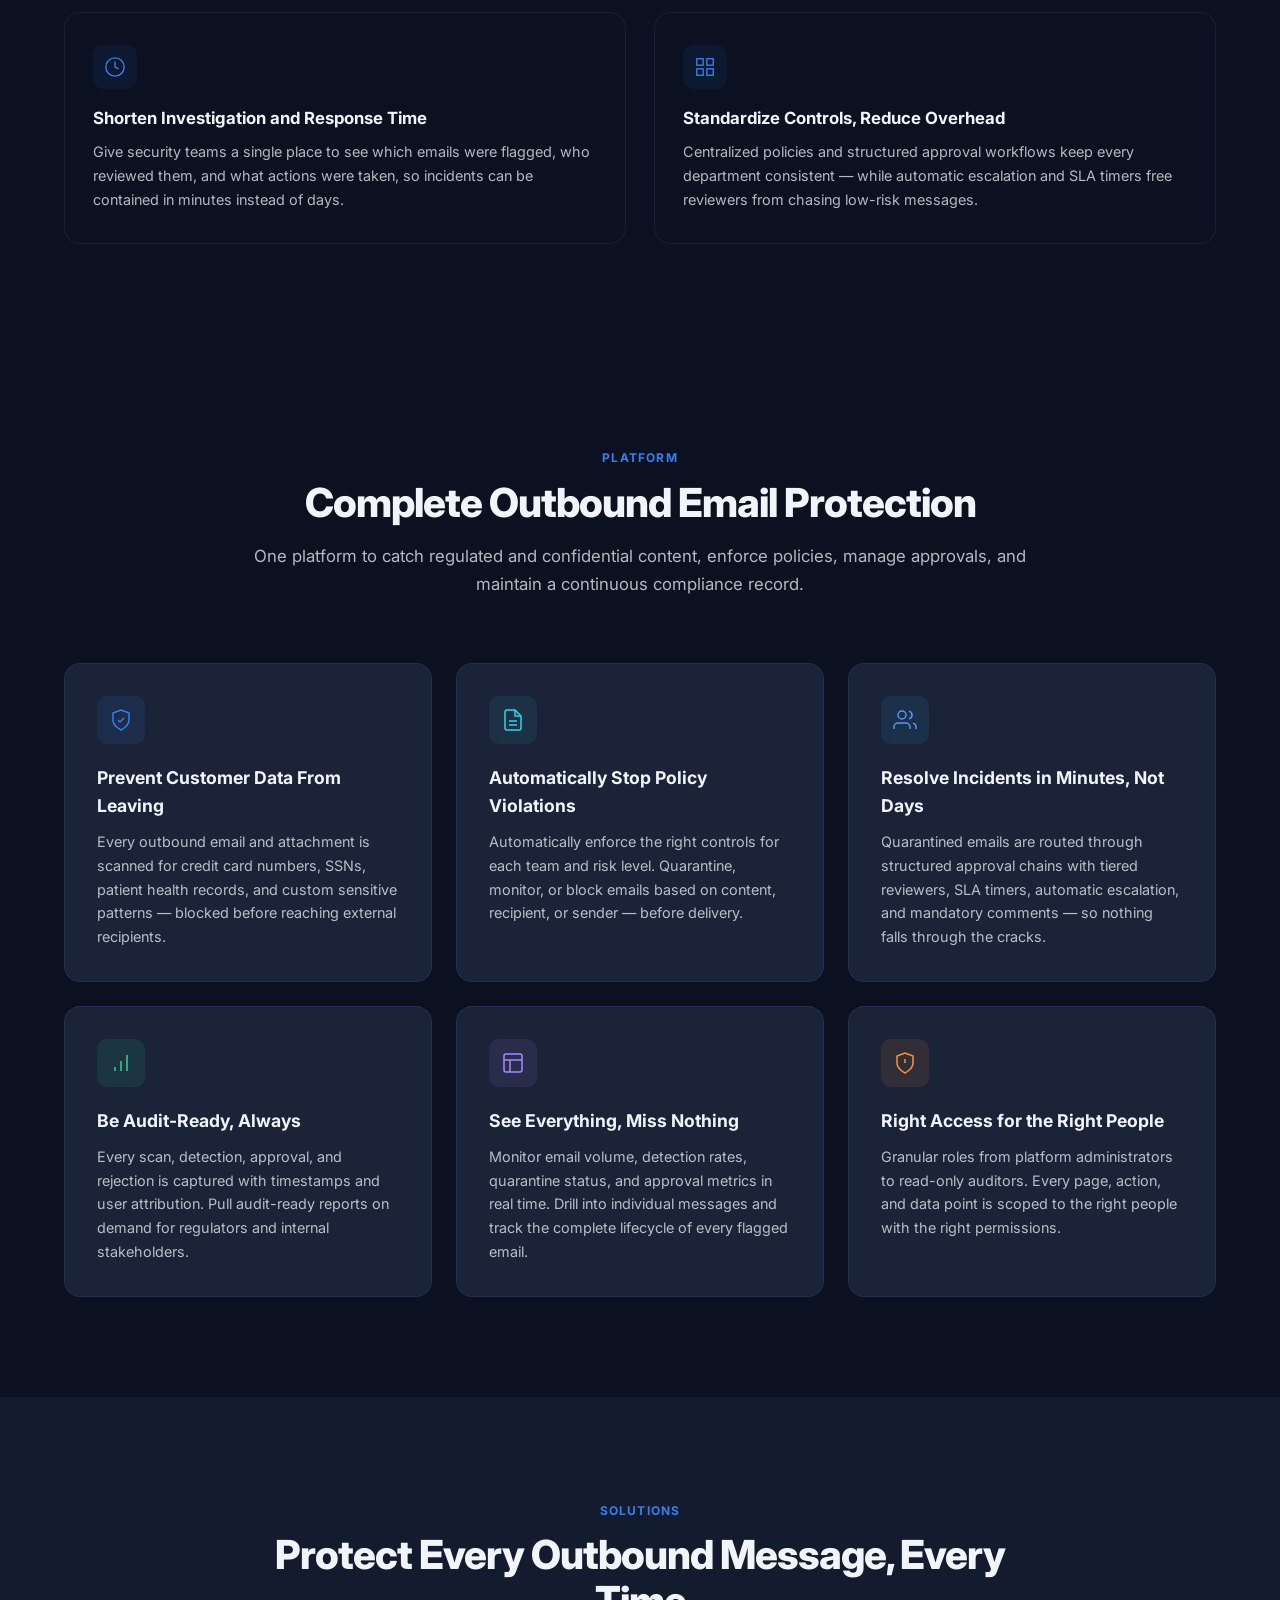
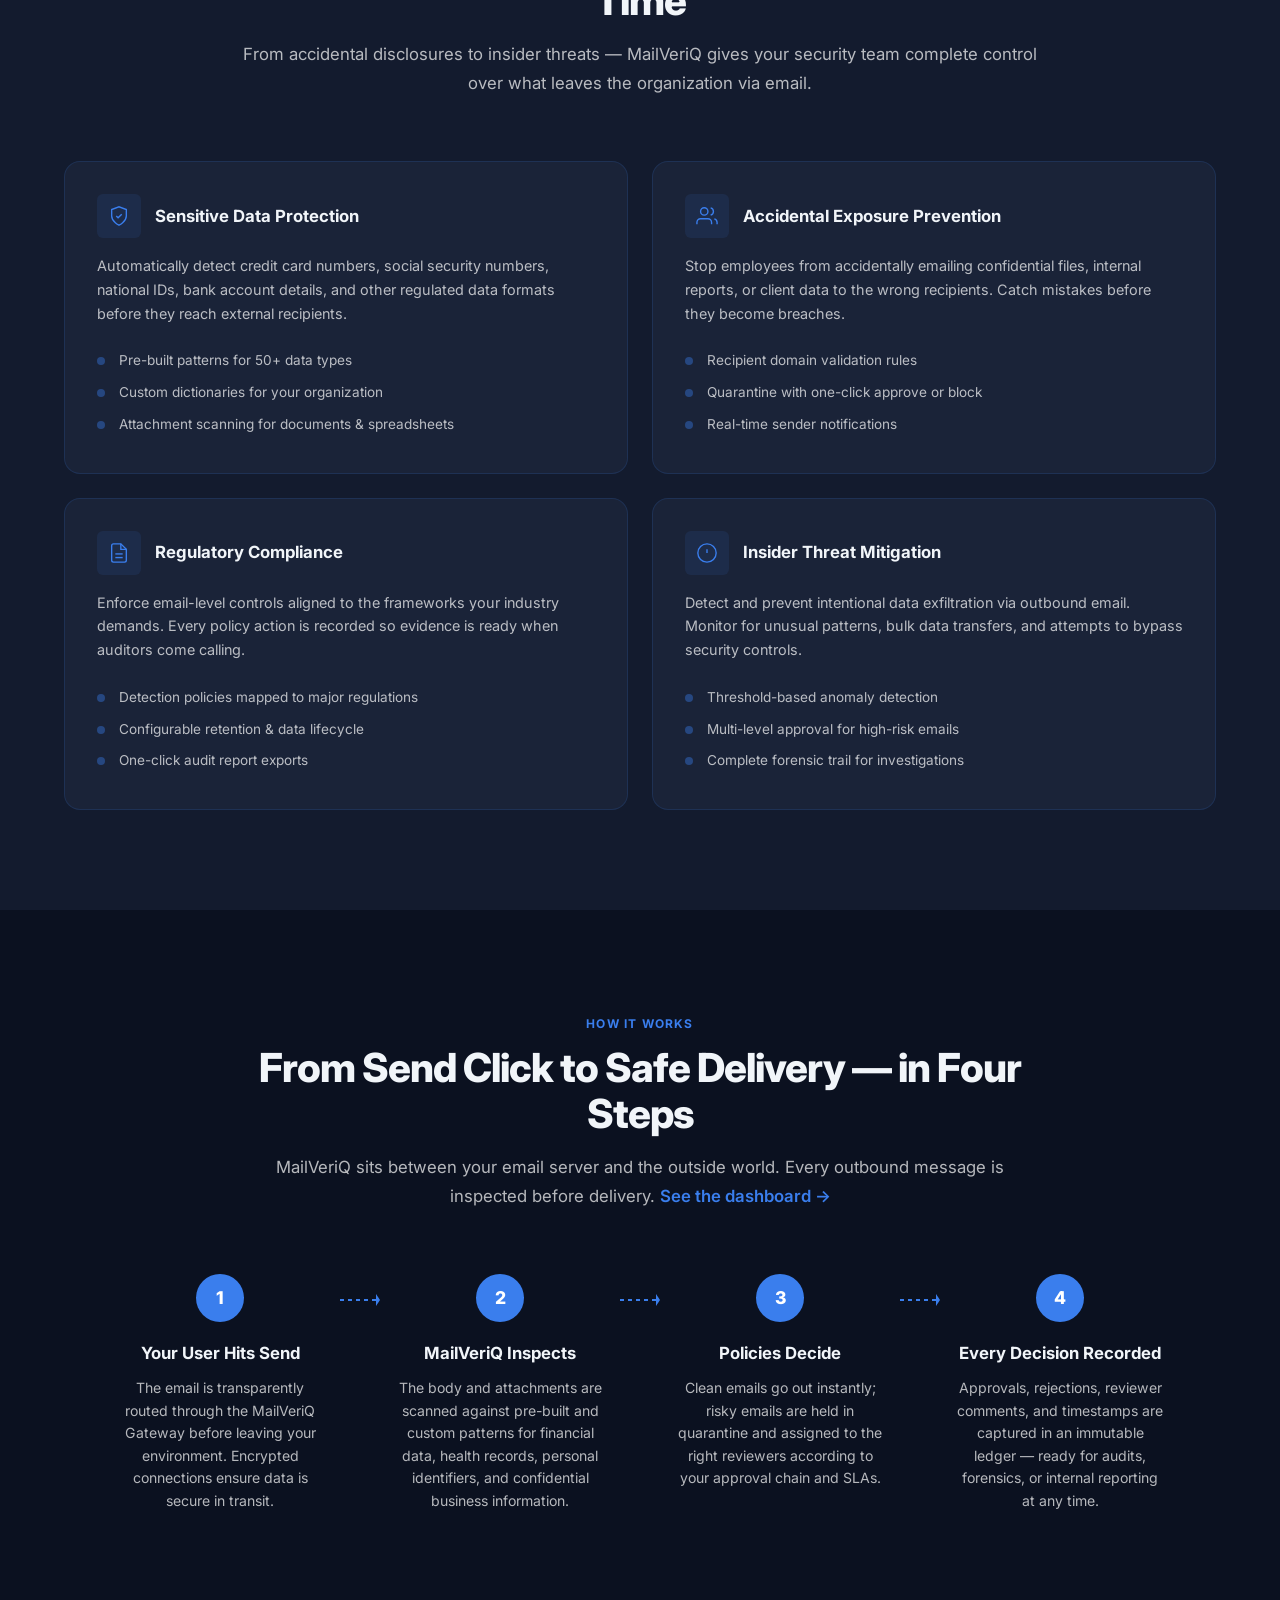
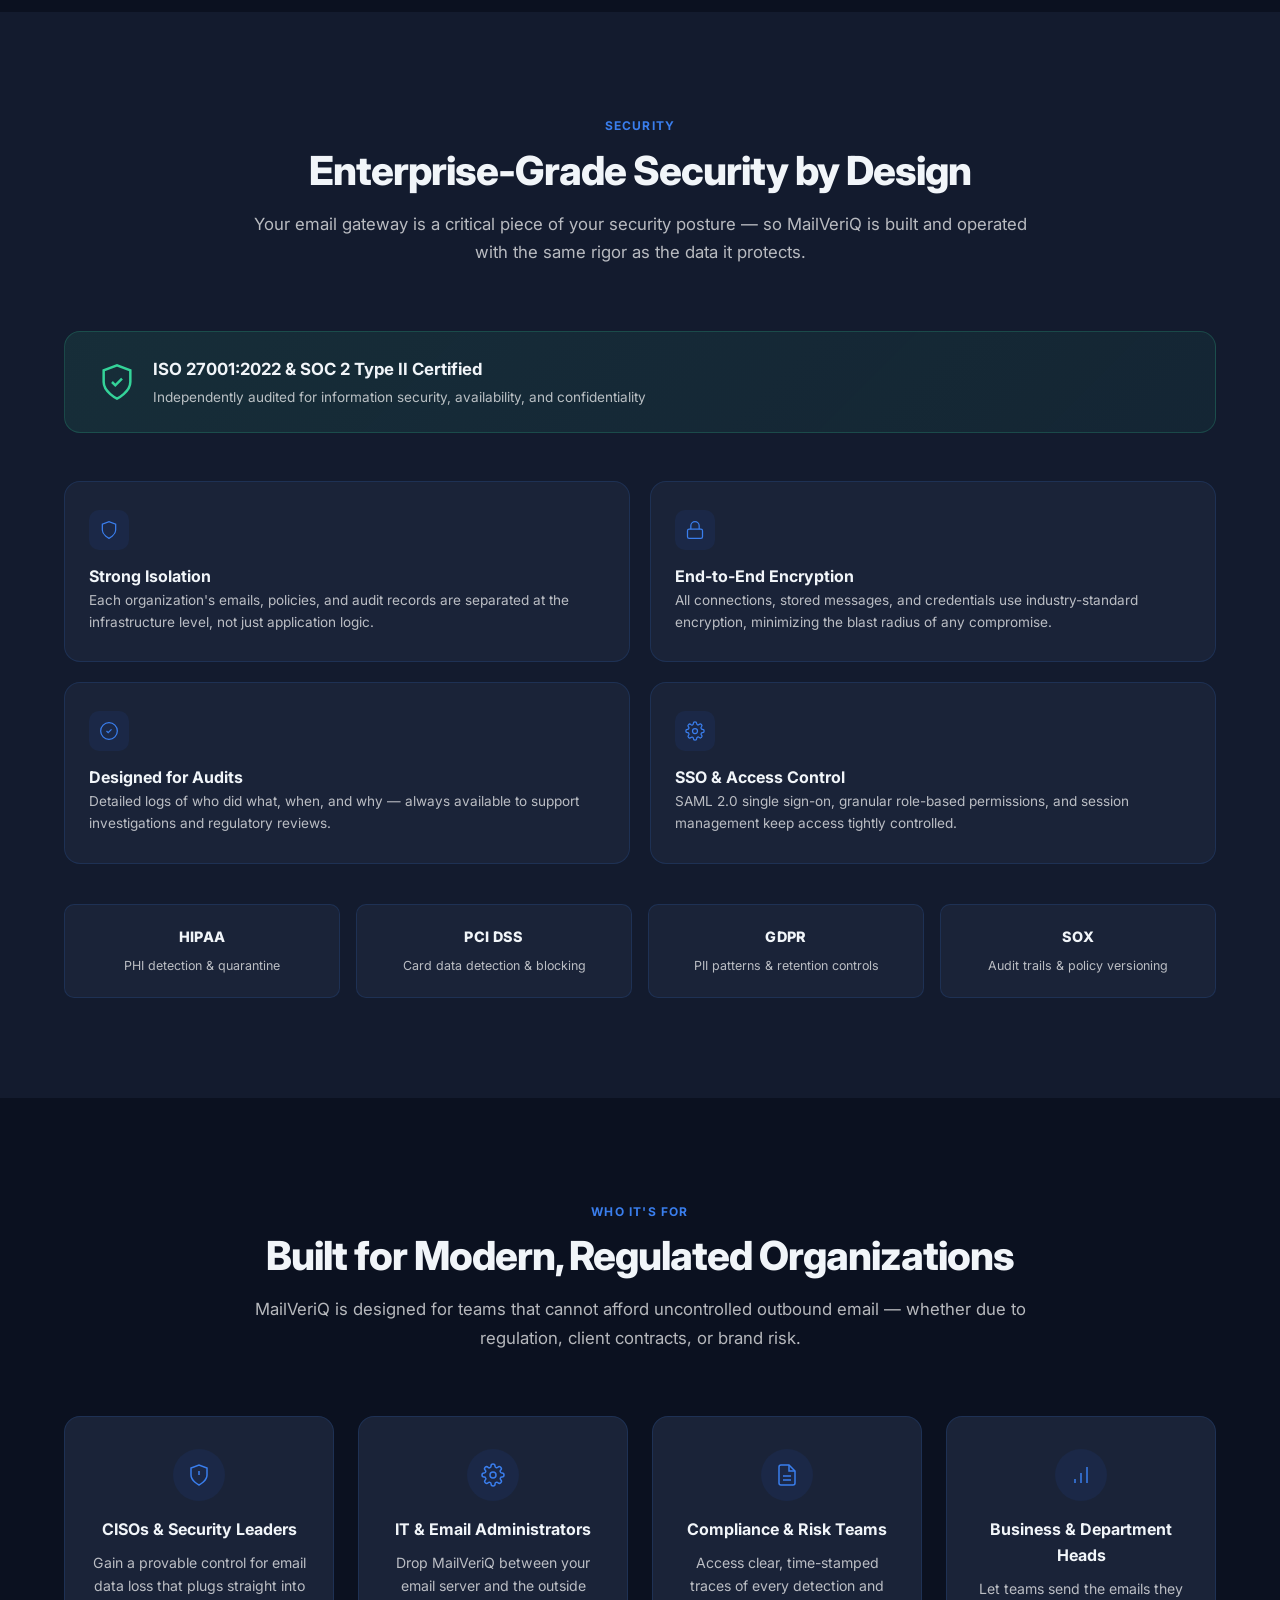
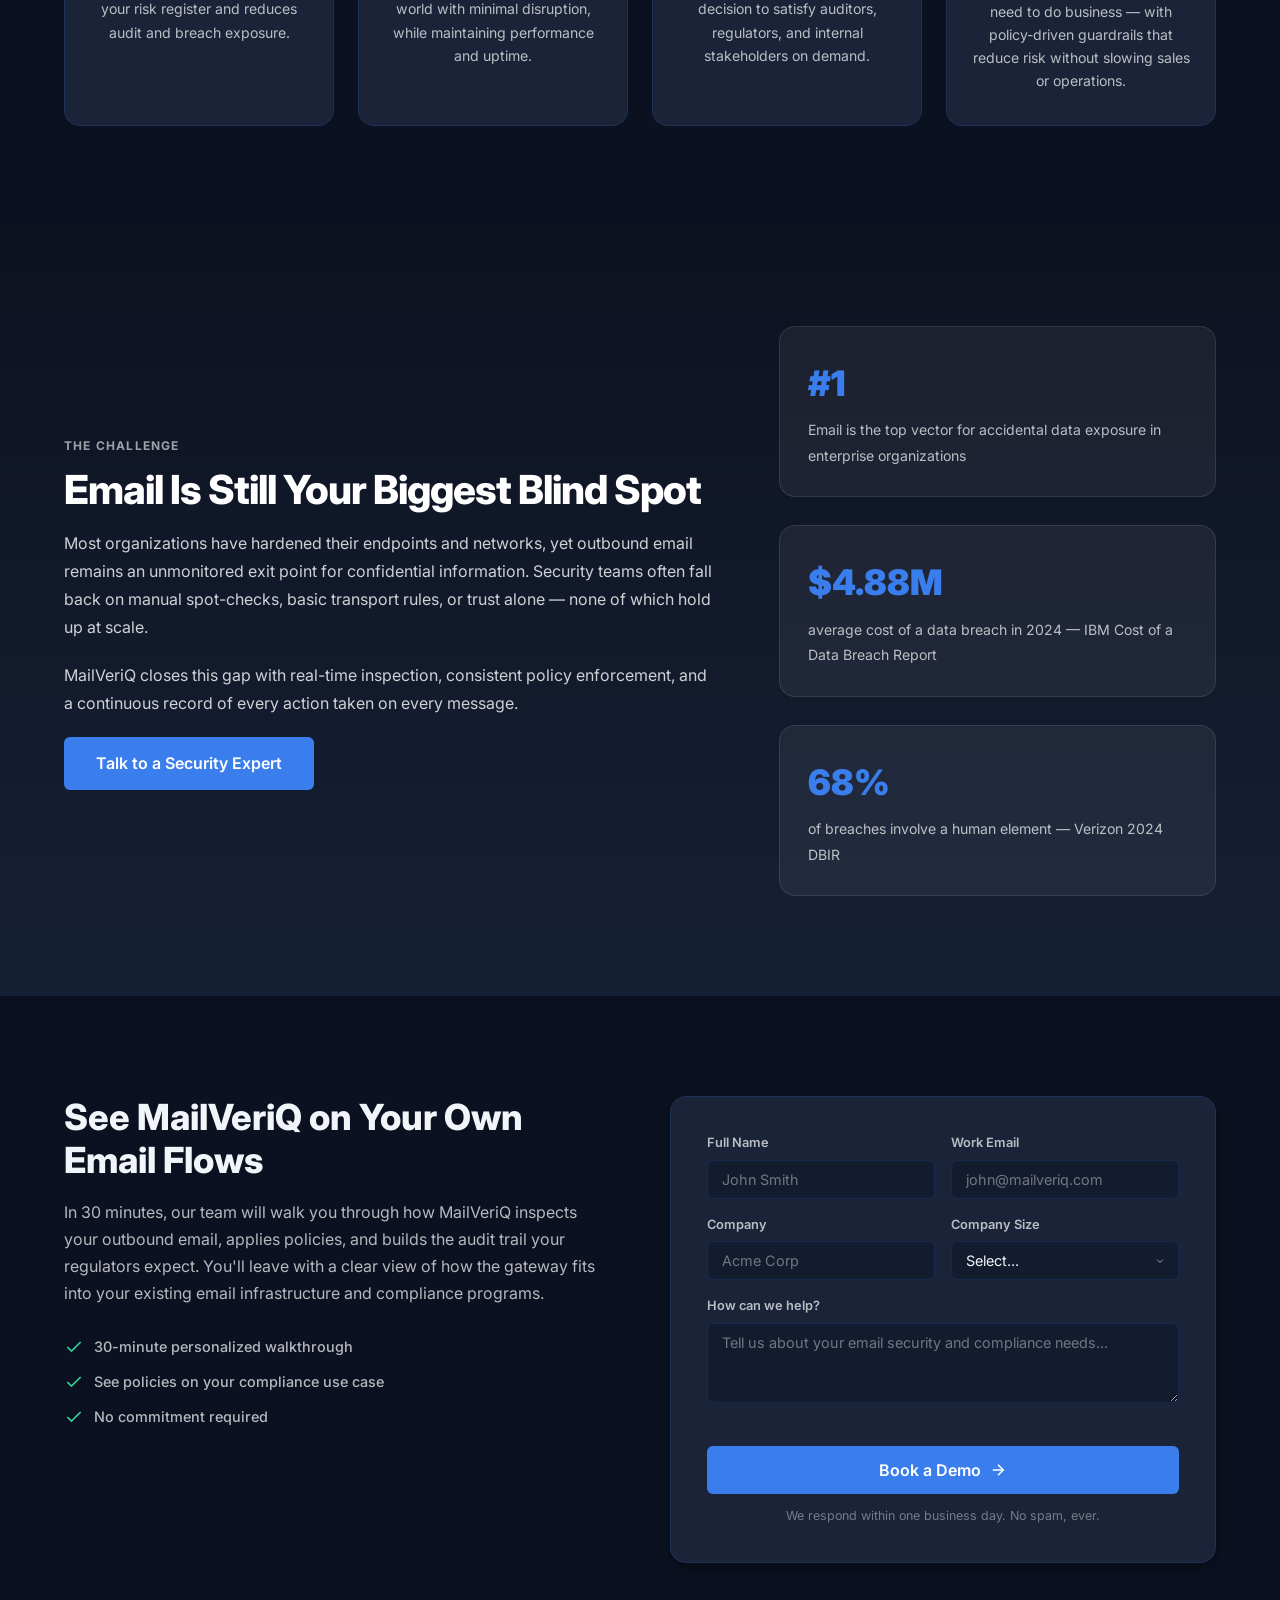
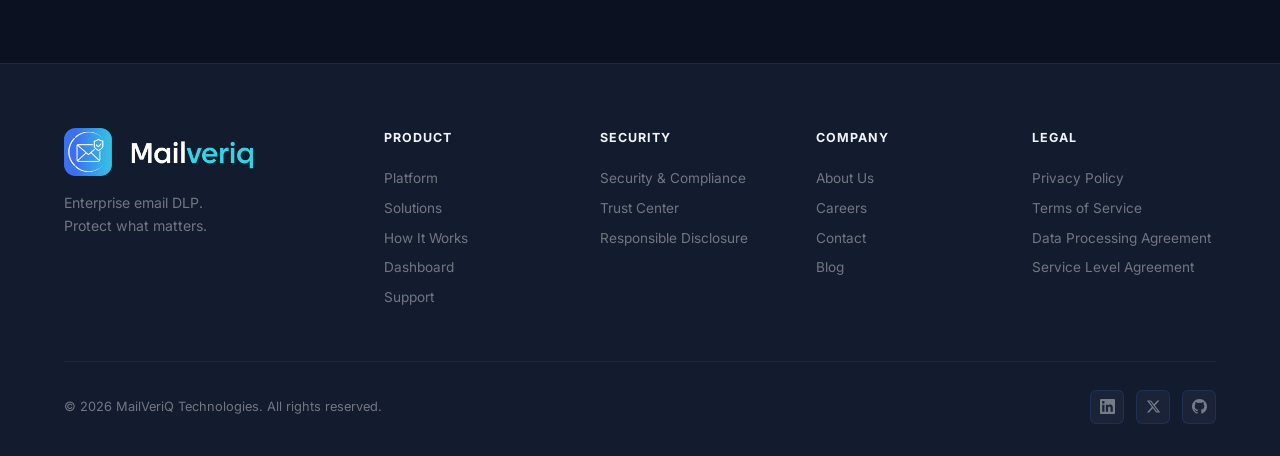
==== commit 5fcd0b60: "New logo and theme update to match logo colors - Replace logo2.png with new logo.png (envelope+shiel" ====
--- a/index.html
+++ b/index.html
@@ -48,7 +48,7 @@
   <nav class="navbar" id="navbar">
     <div class="container navbar-inner">
       <a href="#" class="logo">
-        <img src="./assets/images/logo2.png" alt="MailVeriQ" class="logo-img">
+        <img src="./assets/images/logo.png" alt="MailVeriQ" class="logo-img">
       </a>
       <div class="nav-links" id="nav-links">
         <a href="#platform" class="nav-link">Platform</a>
@@ -320,7 +320,7 @@
           <span class="deploy-label">User sends email</span>
         </div>
         <div class="deploy-arrow">
-          <svg viewBox="0 0 40 24"><path d="M0 12h36" stroke="#38A9E6" stroke-width="2"/><polygon points="33,6 40,12 33,18" fill="#38A9E6"/></svg>
+          <svg viewBox="0 0 40 24"><path d="M0 12h36" stroke="#3A7EED" stroke-width="2"/><polygon points="33,6 40,12 33,18" fill="#3A7EED"/></svg>
         </div>
         <div class="deploy-step">
           <div class="deploy-icon mail-server">
@@ -329,17 +329,17 @@
           <span class="deploy-label">Your mail server</span>
         </div>
         <div class="deploy-arrow">
-          <svg viewBox="0 0 40 24"><path d="M0 12h36" stroke="#38A9E6" stroke-width="2"/><polygon points="33,6 40,12 33,18" fill="#38A9E6"/></svg>
+          <svg viewBox="0 0 40 24"><path d="M0 12h36" stroke="#3A7EED" stroke-width="2"/><polygon points="33,6 40,12 33,18" fill="#3A7EED"/></svg>
         </div>
         <div class="deploy-step deploy-gateway">
           <div class="deploy-icon gateway">
-            <img src="./assets/images/logo2.png" alt="MailVeriQ" class="deploy-logo-img">
+            <img src="./assets/images/logo.png" alt="MailVeriQ" class="deploy-logo-img">
           </div>
           <span class="deploy-label"><strong>MailVeriQ Gateway</strong></span>
           <span class="deploy-actions">Scan → Detect → Decide</span>
         </div>
         <div class="deploy-arrow">
-          <svg viewBox="0 0 40 24"><path d="M0 12h36" stroke="#38A9E6" stroke-width="2"/><polygon points="33,6 40,12 33,18" fill="#38A9E6"/></svg>
+          <svg viewBox="0 0 40 24"><path d="M0 12h36" stroke="#3A7EED" stroke-width="2"/><polygon points="33,6 40,12 33,18" fill="#3A7EED"/></svg>
         </div>
         <div class="deploy-step">
           <div class="deploy-icon">
@@ -561,7 +561,7 @@
           <p>The email is transparently routed through the MailVeriQ Gateway before leaving your environment. Encrypted connections ensure data is secure in transit.</p>
         </div>
         <div class="step-connector">
-          <svg viewBox="0 0 40 24"><path d="M0 12h40" stroke="#38A9E6" stroke-width="2" stroke-dasharray="4 4"/><polygon points="36,6 40,12 36,18" fill="#38A9E6"/></svg>
+          <svg viewBox="0 0 40 24"><path d="M0 12h40" stroke="#3A7EED" stroke-width="2" stroke-dasharray="4 4"/><polygon points="36,6 40,12 36,18" fill="#3A7EED"/></svg>
         </div>
         <div class="step-card">
           <div class="step-number">2</div>
@@ -569,7 +569,7 @@
           <p>The body and attachments are scanned against pre-built and custom patterns for financial data, health records, personal identifiers, and confidential business information.</p>
         </div>
         <div class="step-connector">
-          <svg viewBox="0 0 40 24"><path d="M0 12h40" stroke="#38A9E6" stroke-width="2" stroke-dasharray="4 4"/><polygon points="36,6 40,12 36,18" fill="#38A9E6"/></svg>
+          <svg viewBox="0 0 40 24"><path d="M0 12h40" stroke="#3A7EED" stroke-width="2" stroke-dasharray="4 4"/><polygon points="36,6 40,12 36,18" fill="#3A7EED"/></svg>
         </div>
         <div class="step-card">
           <div class="step-number">3</div>
@@ -577,7 +577,7 @@
           <p>Clean emails go out instantly; risky emails are held in quarantine and assigned to the right reviewers according to your approval chain and SLAs.</p>
         </div>
         <div class="step-connector">
-          <svg viewBox="0 0 40 24"><path d="M0 12h40" stroke="#38A9E6" stroke-width="2" stroke-dasharray="4 4"/><polygon points="36,6 40,12 36,18" fill="#38A9E6"/></svg>
+          <svg viewBox="0 0 40 24"><path d="M0 12h40" stroke="#3A7EED" stroke-width="2" stroke-dasharray="4 4"/><polygon points="36,6 40,12 36,18" fill="#3A7EED"/></svg>
         </div>
         <div class="step-card">
           <div class="step-number">4</div>
@@ -798,7 +798,7 @@
       <div class="footer-top">
         <div class="footer-brand">
           <a href="#" class="logo">
-            <img src="./assets/images/logo2.png" alt="MailVeriQ" class="logo-img">
+            <img src="./assets/images/logo.png" alt="MailVeriQ" class="logo-img">
           </a>
           <p class="footer-tagline">Enterprise email DLP.<br>Protect what matters.</p>
         </div>
--- a/assets/css/styles.css
+++ b/assets/css/styles.css
@@ -9,14 +9,17 @@
 }
 
 :root {
-  --navy: #12182D;
-  --navy-light: #1A2240;
-  --navy-surface: #1E2745;
-  --blue: #38A9E6;
-  --blue-light: #5CBCEF;
-  --blue-pale: rgba(56,169,230,0.1);
-  --teal: #38A9E6;
-  --teal-pale: rgba(56,169,230,0.08);
+  --navy: #0B1120;
+  --navy-light: #131B2E;
+  --navy-surface: #1A2338;
+  --blue: #3A7EED;
+  --blue-light: #5A96F2;
+  --blue-pale: rgba(58,126,237,0.1);
+  --cyan: #33D4E3;
+  --cyan-light: #5DE0EC;
+  --cyan-pale: rgba(51,212,227,0.1);
+  --teal: #33D4E3;
+  --teal-pale: rgba(51,212,227,0.08);
   --green: #34D399;
   --green-pale: rgba(52,211,153,0.1);
   --purple: #A78BFA;
@@ -24,11 +27,11 @@
   --orange: #FB923C;
   --orange-pale: rgba(251,146,60,0.1);
   --red: #F87171;
-  --bg: #12182D;
-  --bg-subtle: #1A2240;
-  --bg-muted: #1E2745;
-  --border: rgba(255,255,255,0.1);
-  --border-light: rgba(255,255,255,0.06);
+  --bg: #0B1120;
+  --bg-subtle: #131B2E;
+  --bg-muted: #1A2338;
+  --border: rgba(58,126,237,0.15);
+  --border-light: rgba(58,126,237,0.08);
   --text: #F1F5F9;
   --text-secondary: rgba(255,255,255,0.7);
   --text-muted: rgba(255,255,255,0.4);
@@ -81,8 +84,8 @@
   color: white;
 }
 .btn-primary:hover {
-  background: #2D95CC;
-  box-shadow: 0 4px 14px rgba(56,169,230,0.35);
+  background: #2E6BD4;
+  box-shadow: 0 4px 14px rgba(58,126,237,0.35);
   transform: translateY(-1px);
 }
 
@@ -113,7 +116,7 @@
   right: 0;
   z-index: 1000;
   padding: 10px 0;
-  background: rgba(18,24,45,0.92);
+  background: rgba(11,17,32,0.92);
   backdrop-filter: blur(16px);
   -webkit-backdrop-filter: blur(16px);
   border-bottom: 1px solid rgba(255,255,255,0.06);
@@ -132,7 +135,7 @@
 }
 
 .logo { display: flex; align-items: center; }
-.logo-img { height: 72px; width: auto; object-fit: contain; }
+.logo-img { height: 48px; width: auto; object-fit: contain; }
 footer .logo-img { height: 48px; }
 
 .nav-links { display: flex; gap: 32px; }
@@ -289,9 +292,9 @@
   border: 1px solid rgba(52,211,153,0.25);
 }
 .risk-tag-quarantined {
-  background: rgba(56,169,230,0.15);
-  color: #5CBCEF;
-  border: 1px solid rgba(56,169,230,0.25);
+  background: rgba(51,212,227,0.15);
+  color: #33D4E3;
+  border: 1px solid rgba(51,212,227,0.25);
 }
 .risk-tag-encrypted {
   background: rgba(167,139,250,0.15);
@@ -372,7 +375,7 @@
 /* --- Dashboard Preview Mockup --- */
 .dash-preview-section {
   padding: 80px 0 100px;
-  background: linear-gradient(170deg, #1B3A5C 0%, #1A4B6E 30%, #1E5F85 60%, #1B3A5C 100%);
+  background: linear-gradient(170deg, #0F2847 0%, #132F5A 30%, #1A3D6E 60%, #0F2847 100%);
   position: relative;
   overflow: hidden;
 }
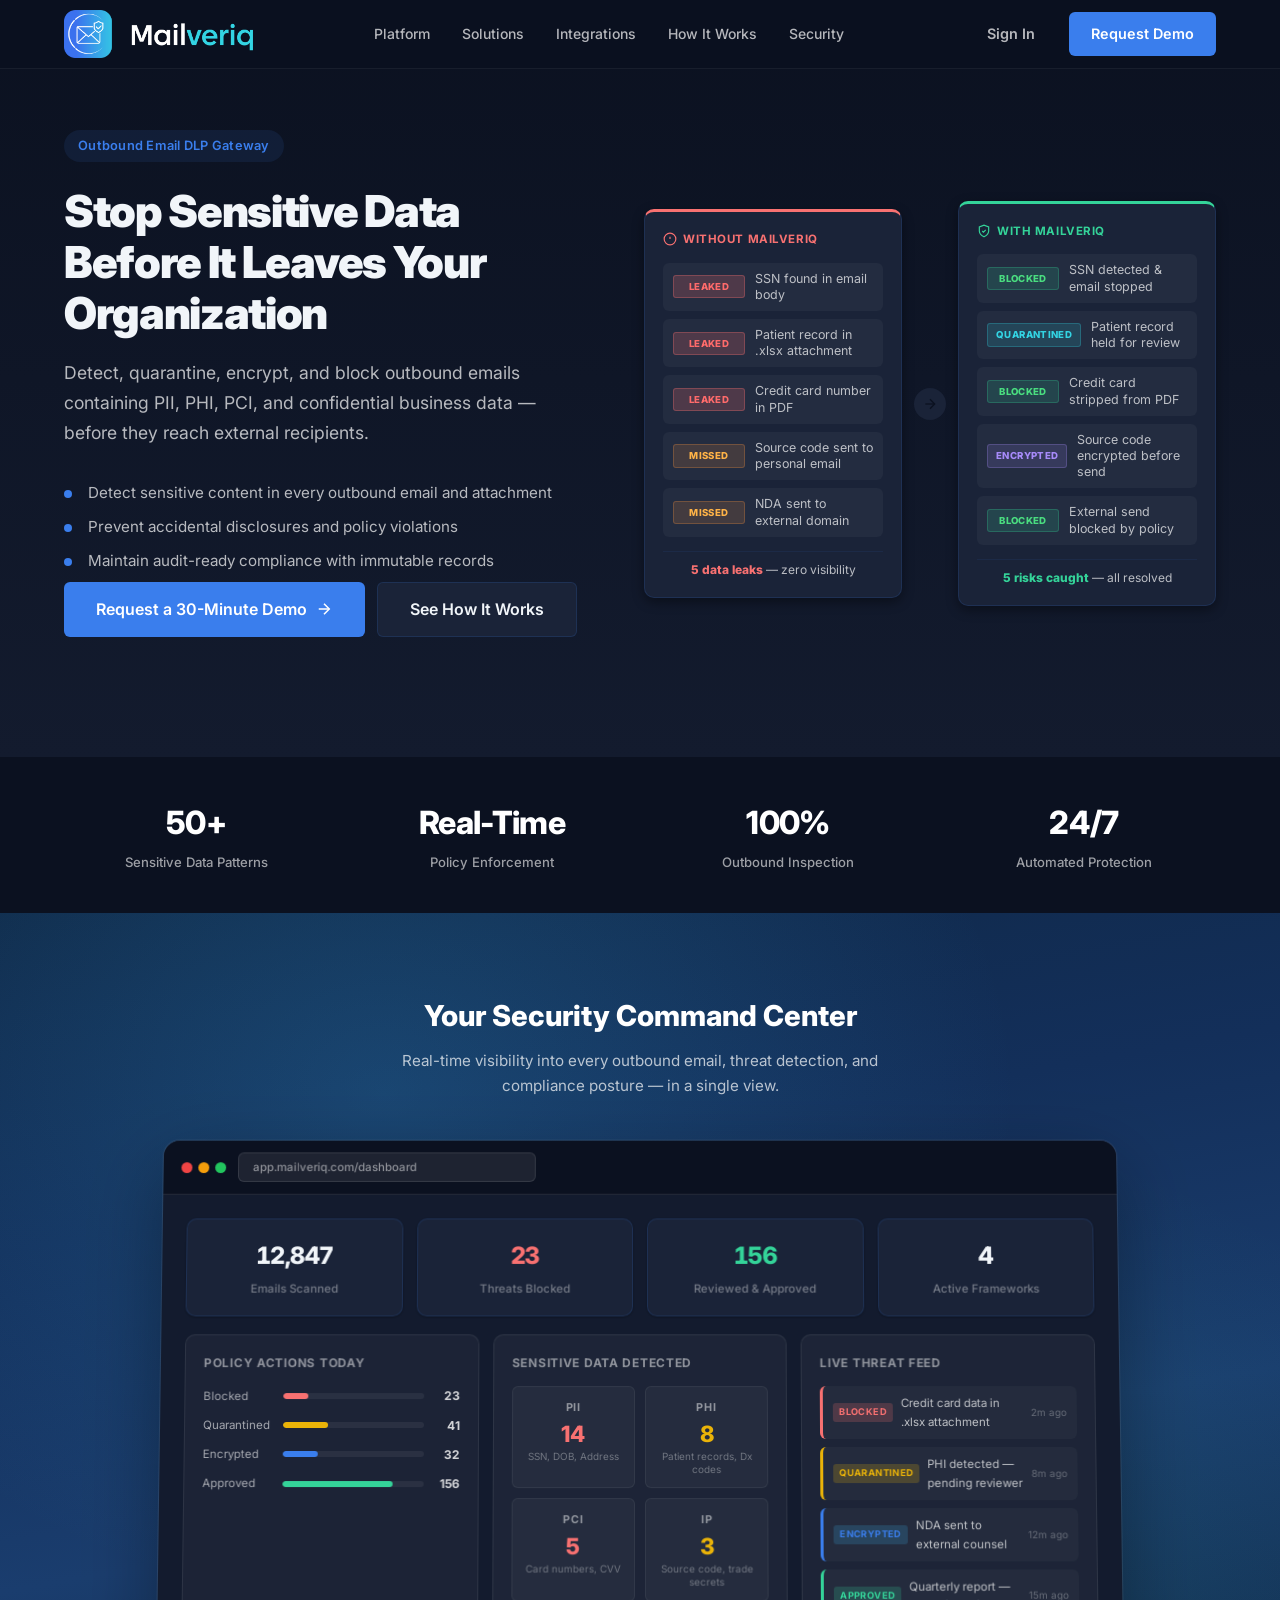
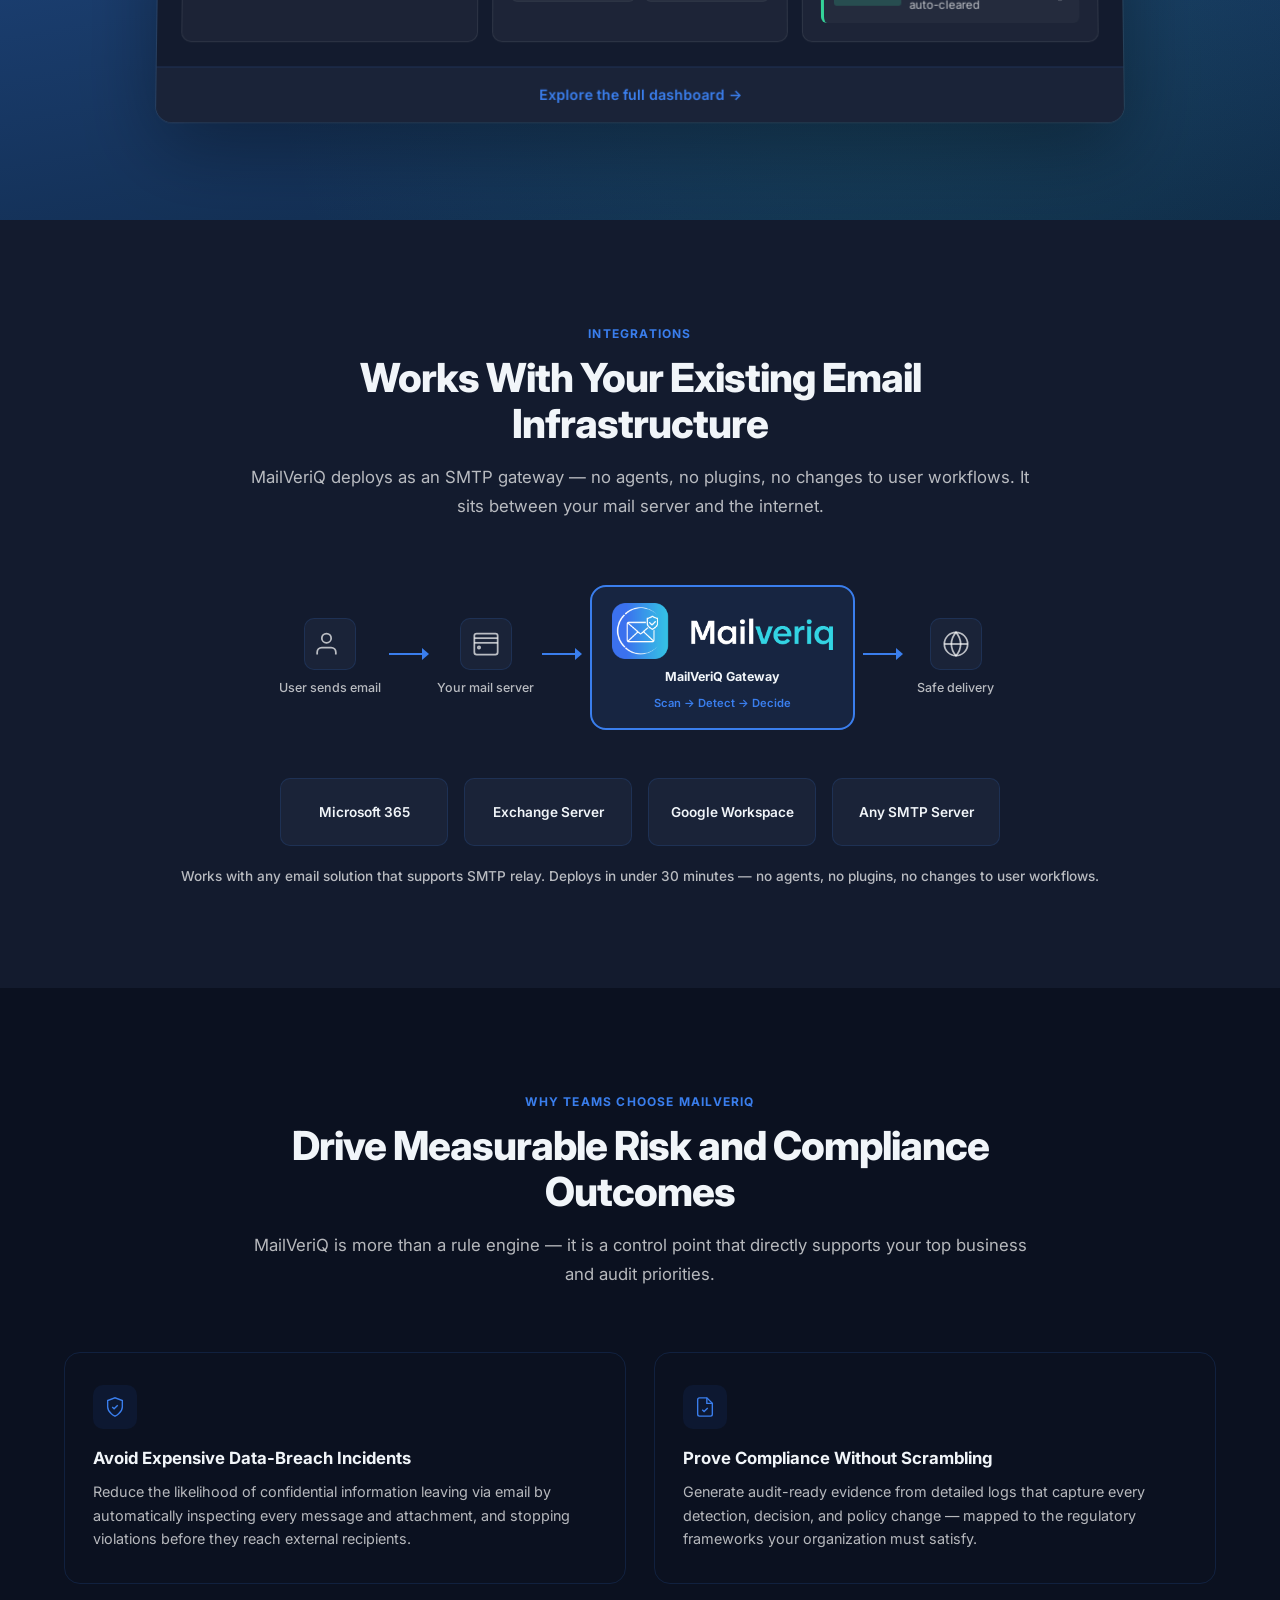
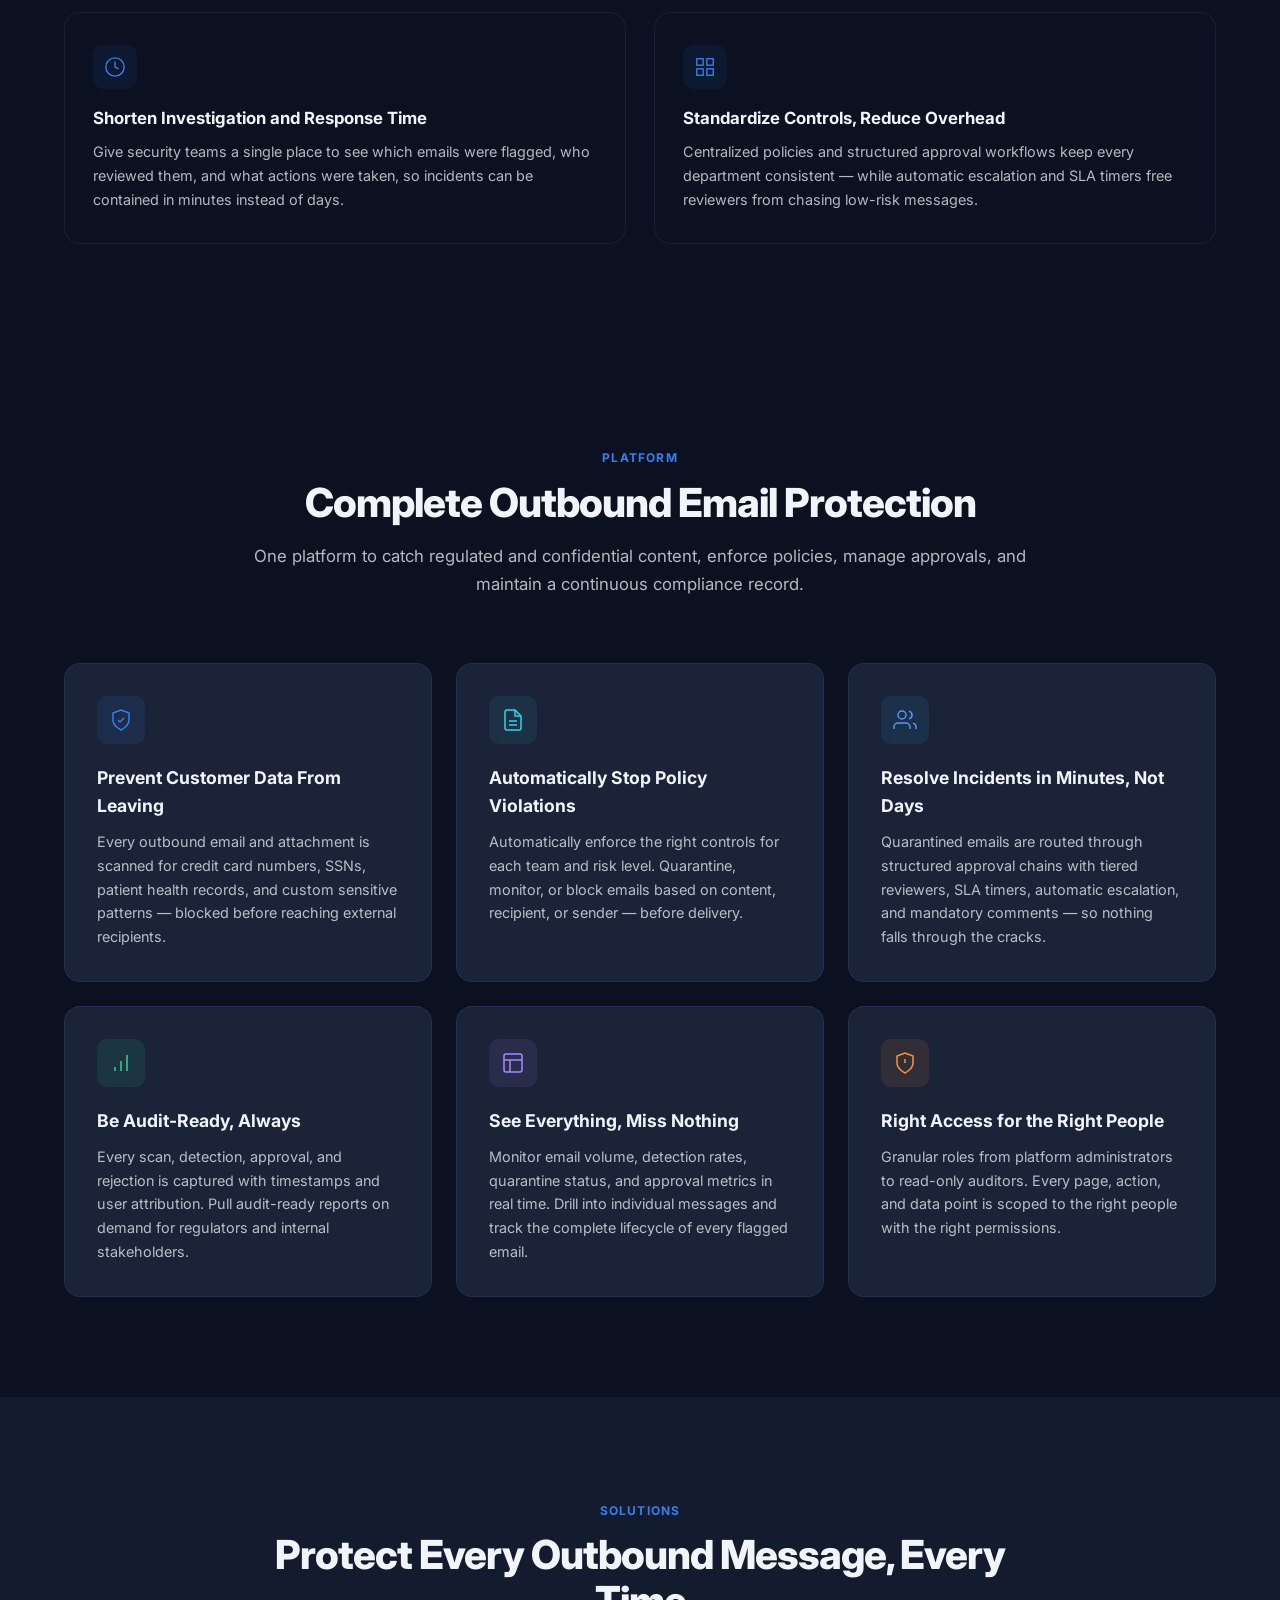
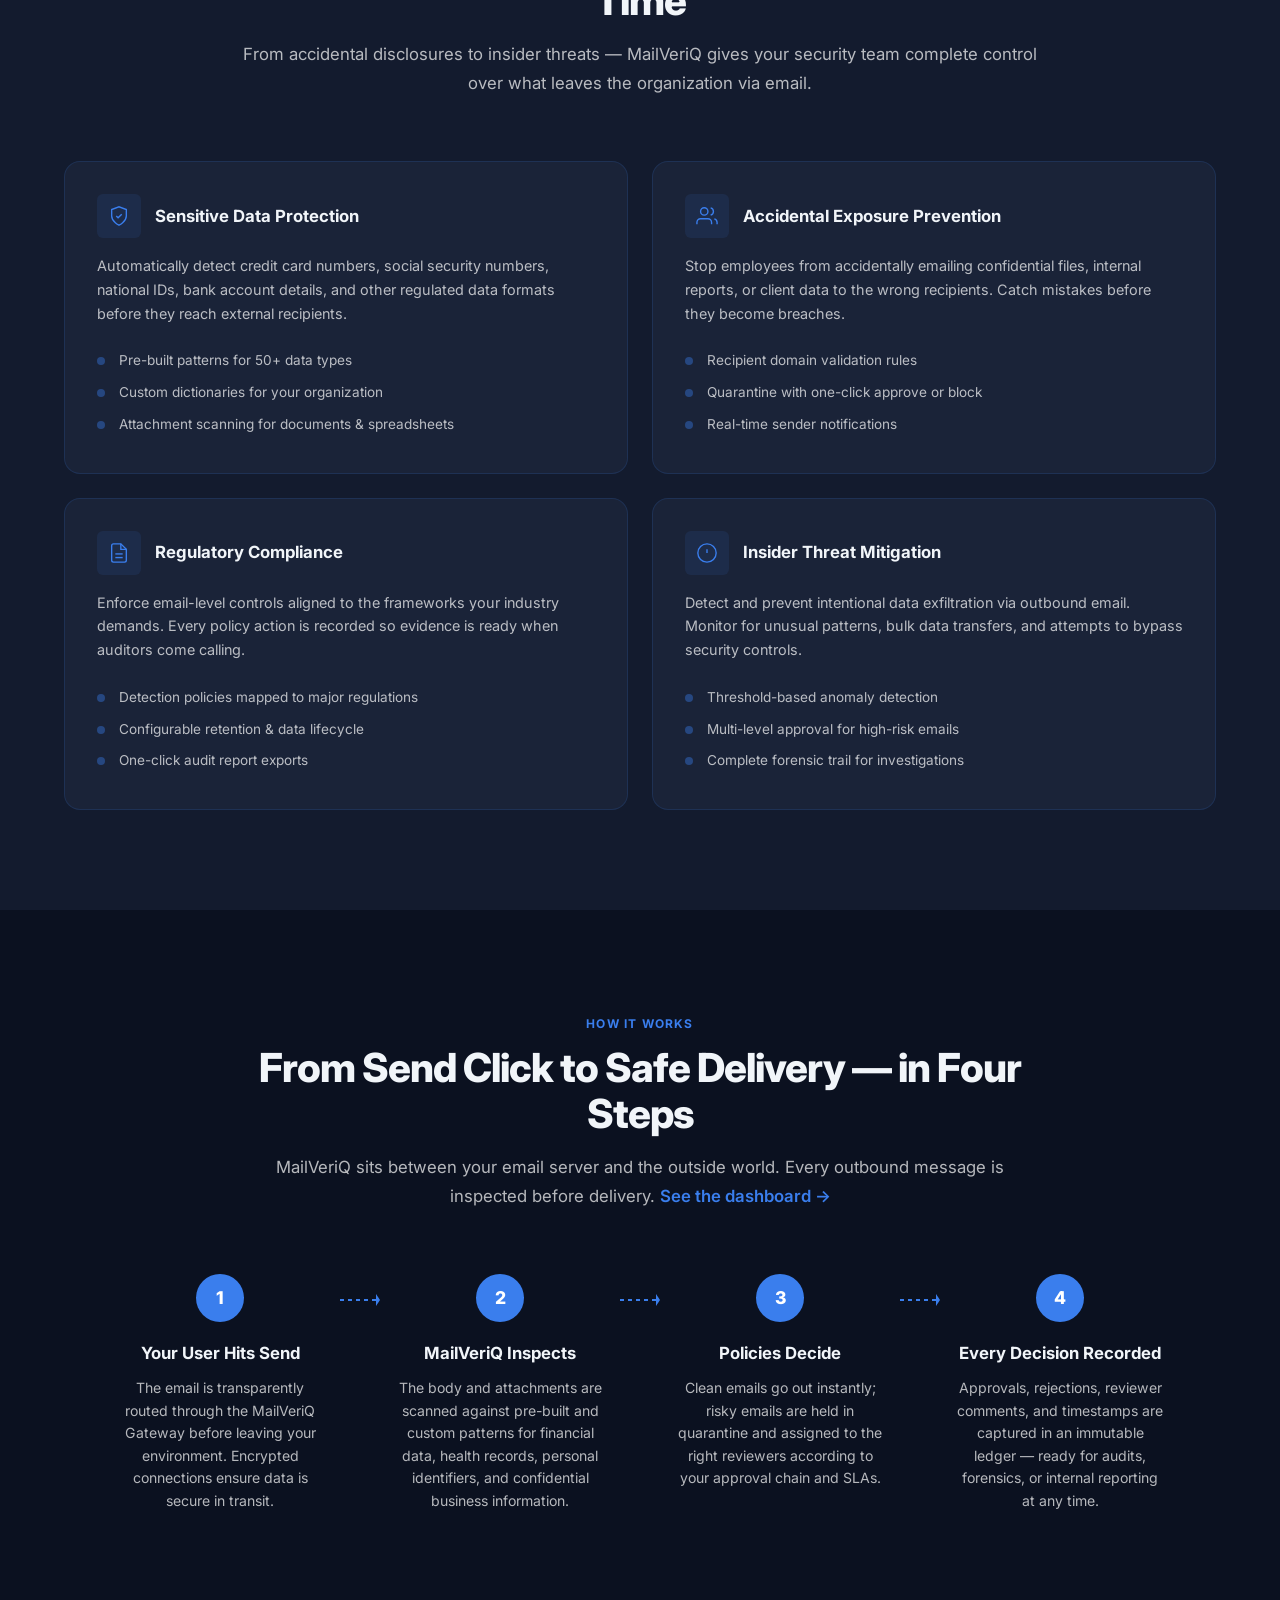
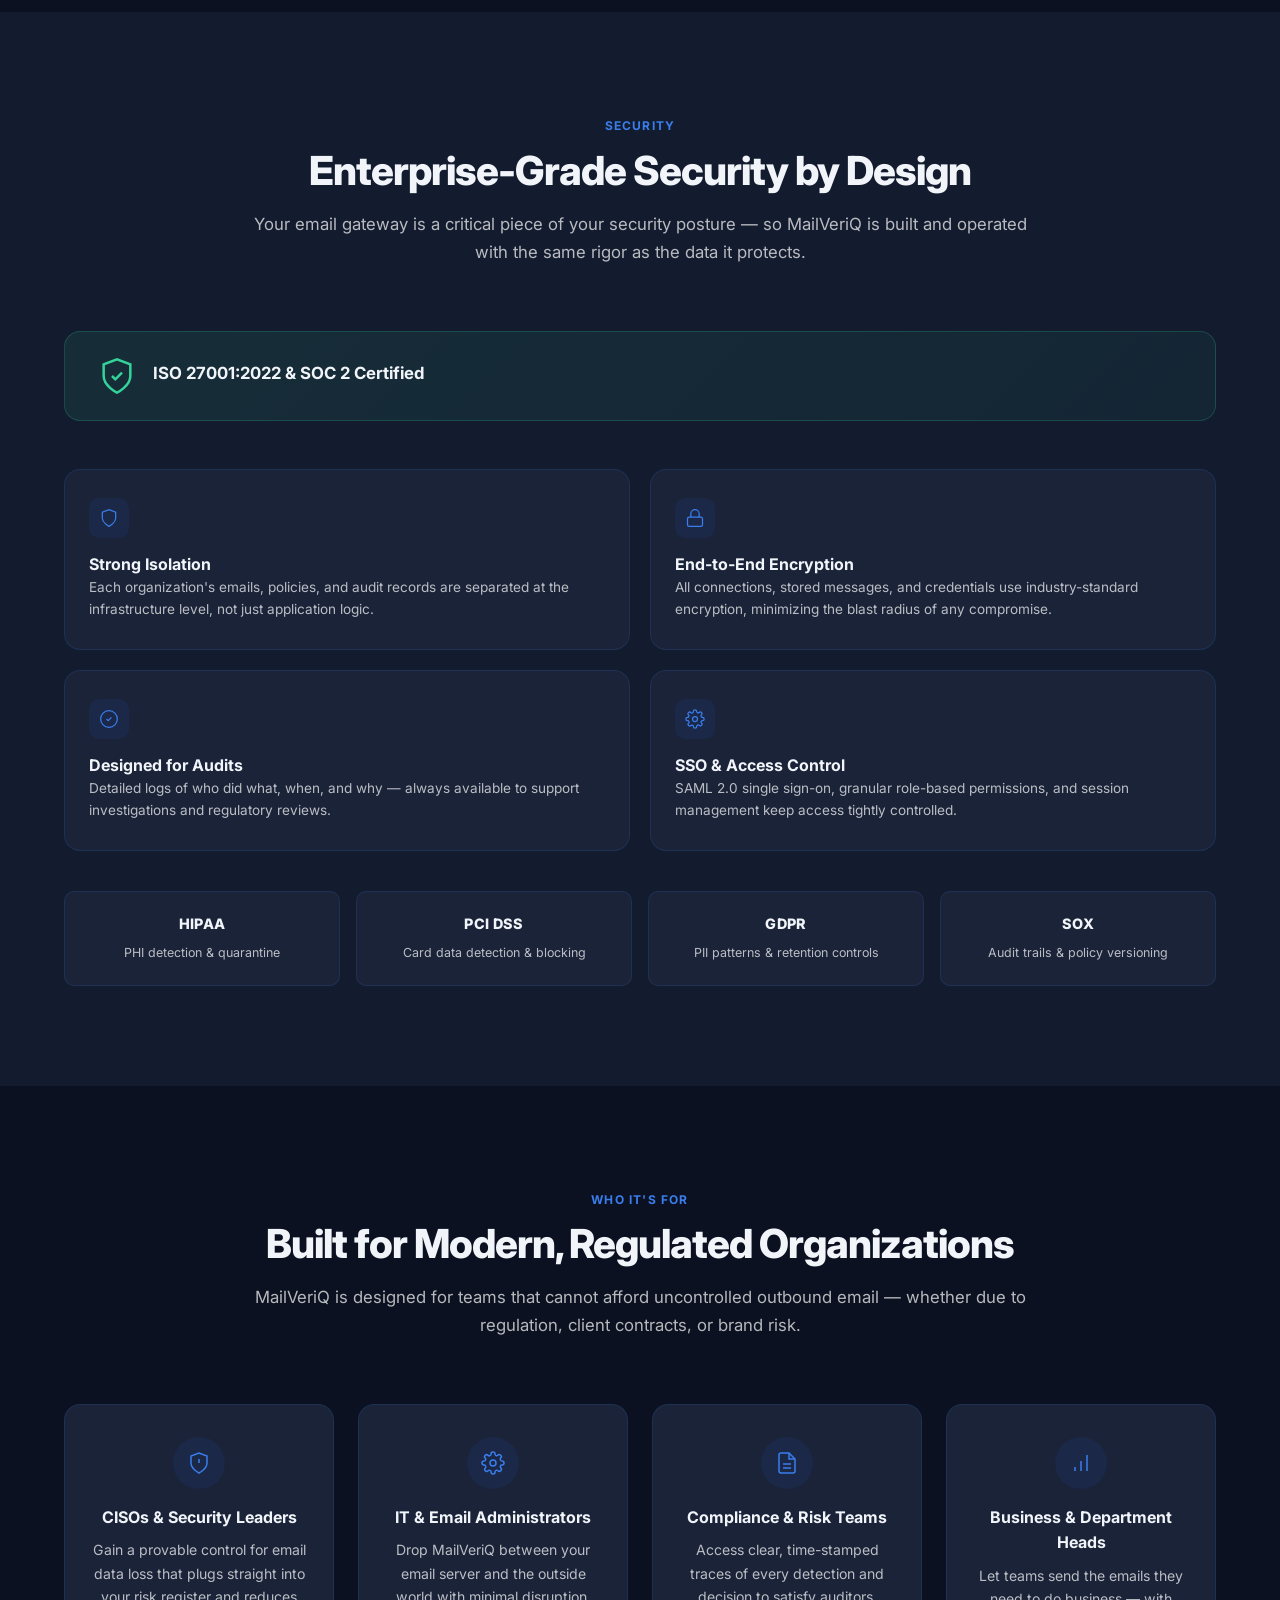
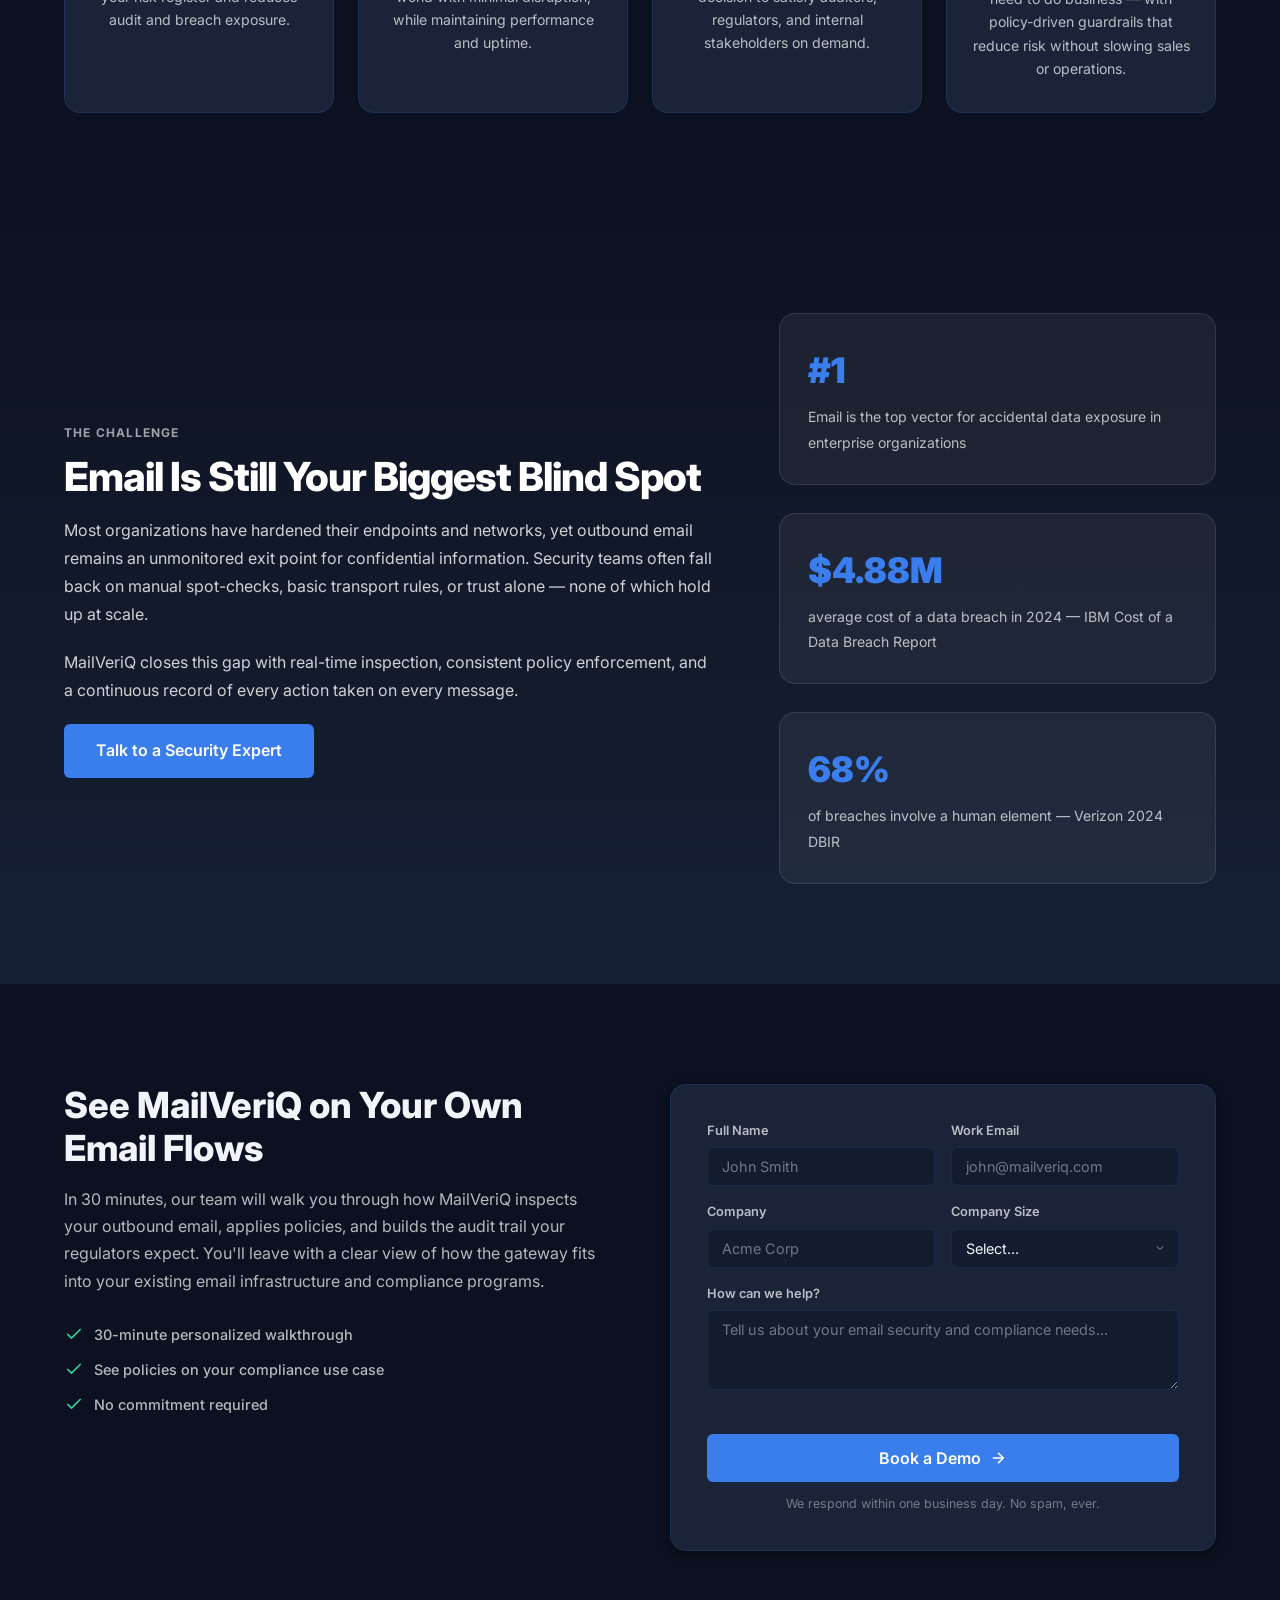
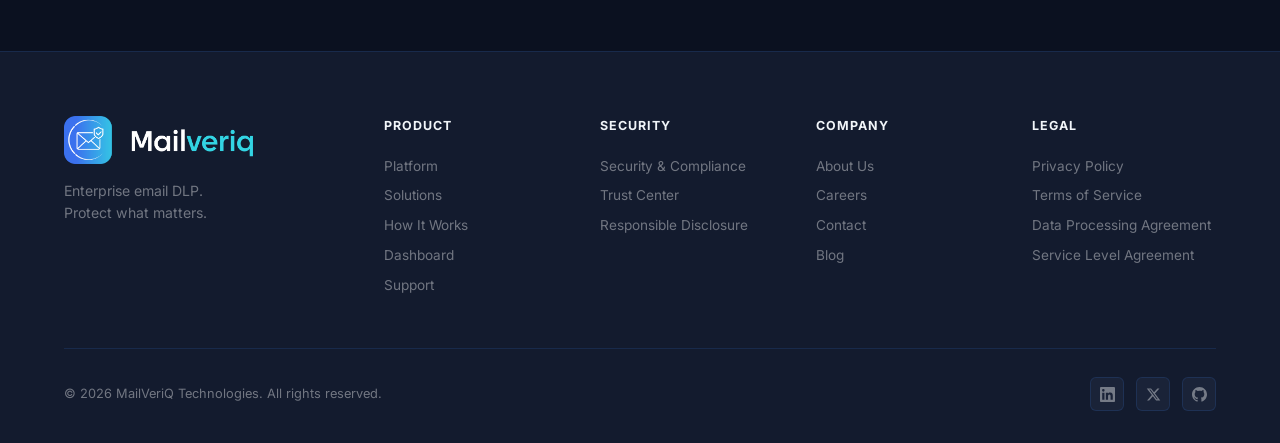
==== commit cf467f8e: "Remove Type II from SOC 2 references across all pages Co-Authored-By: Claude Opus 4.6 <noreply@anthr" ====
--- a/index.html
+++ b/index.html
@@ -600,8 +600,8 @@
       <div class="trust-banner">
         <svg class="trust-banner-icon" viewBox="0 0 24 24" fill="none" stroke="currentColor" stroke-width="1.5"><path d="M12 22s8-4 8-10V5l-8-3-8 3v7c0 6 8 10 8 10z"/><path d="M9 12l2 2 4-4"/></svg>
         <div class="trust-banner-text">
-          <strong>ISO 27001:2022 &amp; SOC 2 Type II Certified</strong>
-          <span>Independently audited for information security, availability, and confidentiality</span>
+          <strong>ISO 27001:2022 &amp; SOC 2 Certified</strong>
+          <span></span>
         </div>
       </div>
 
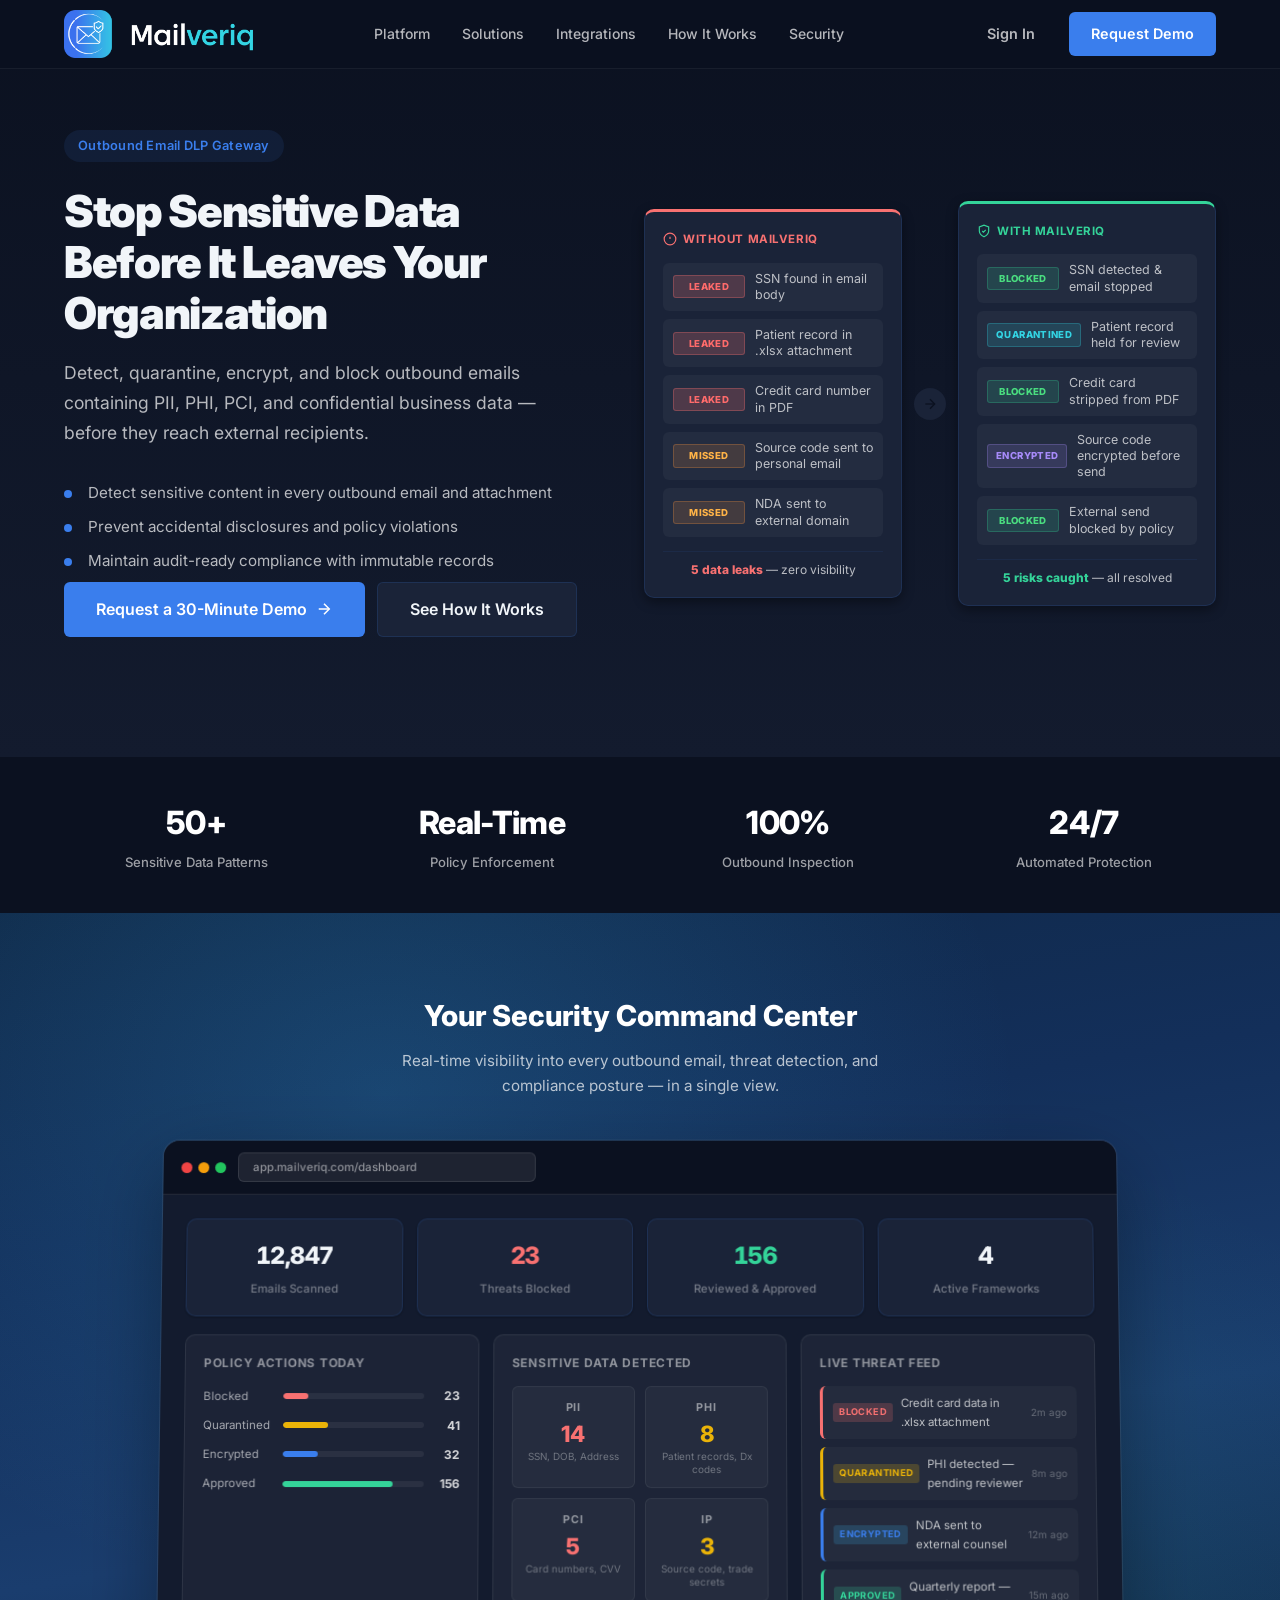
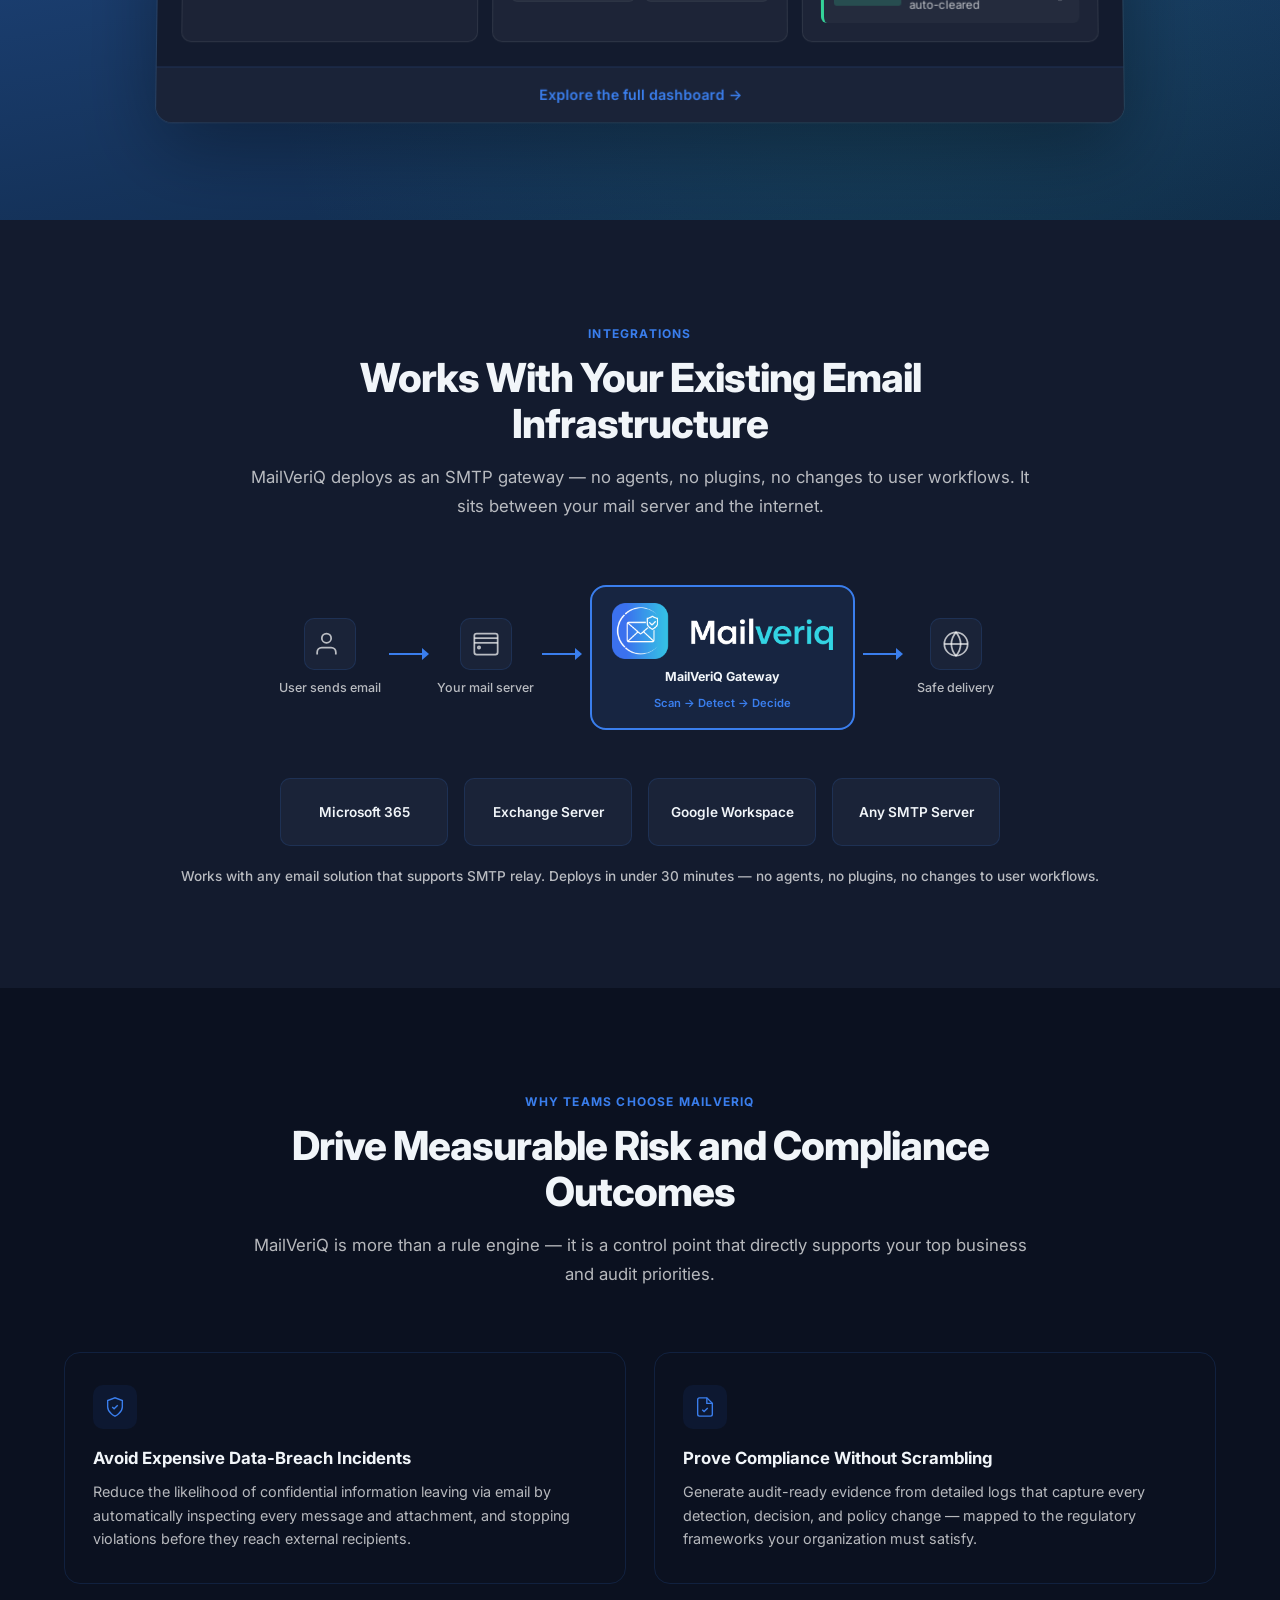
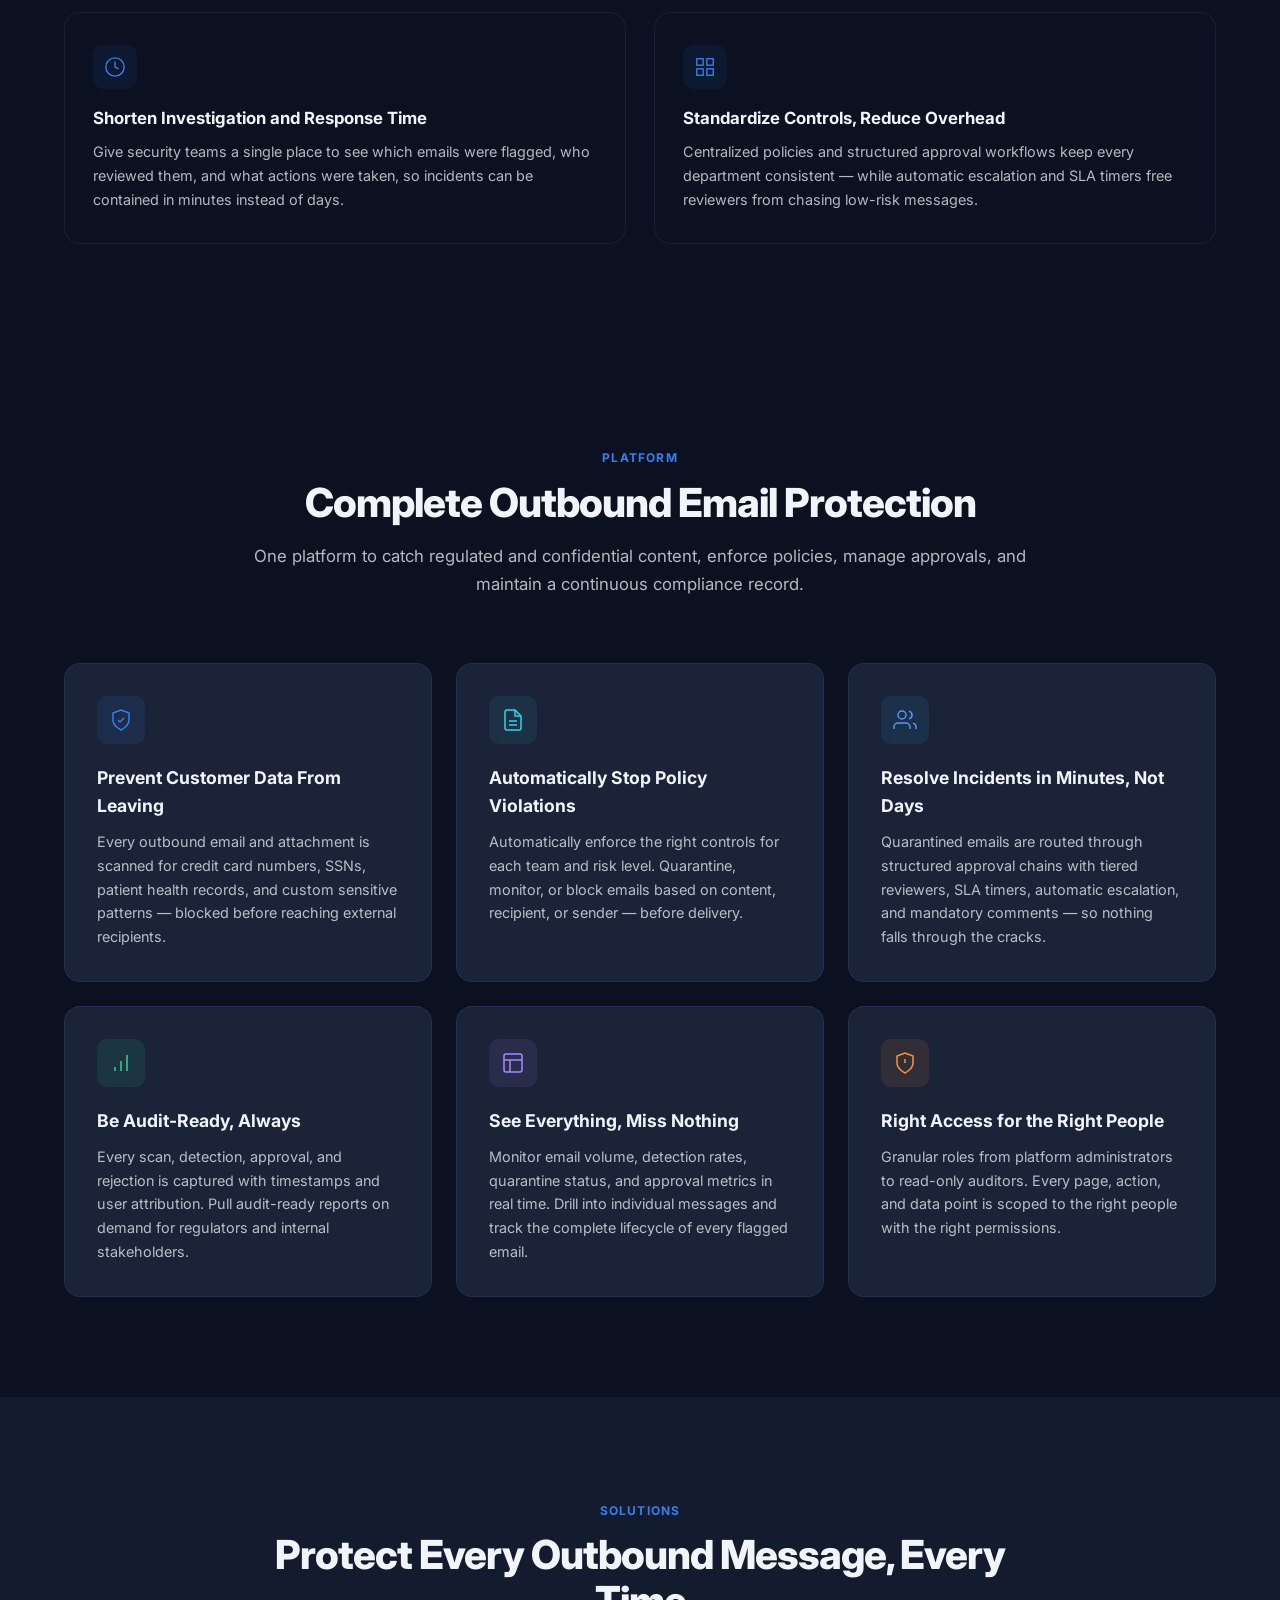
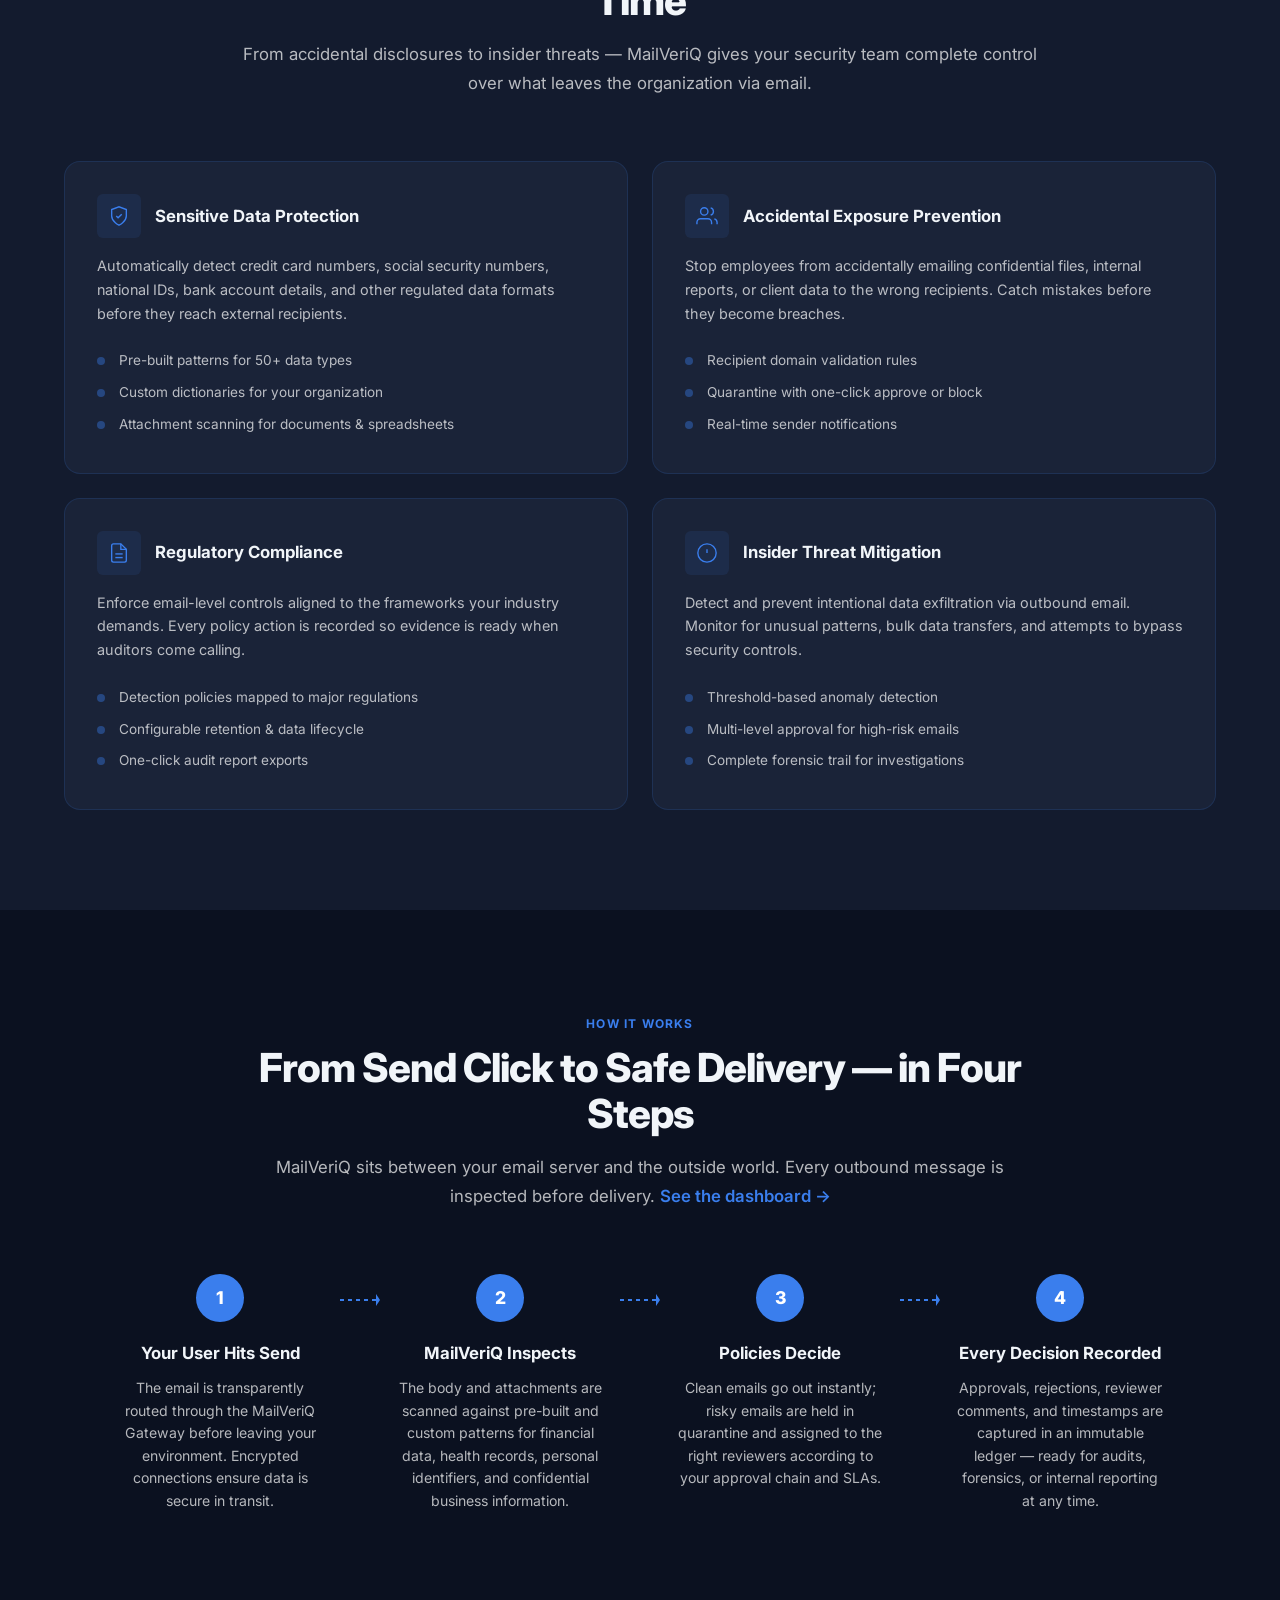
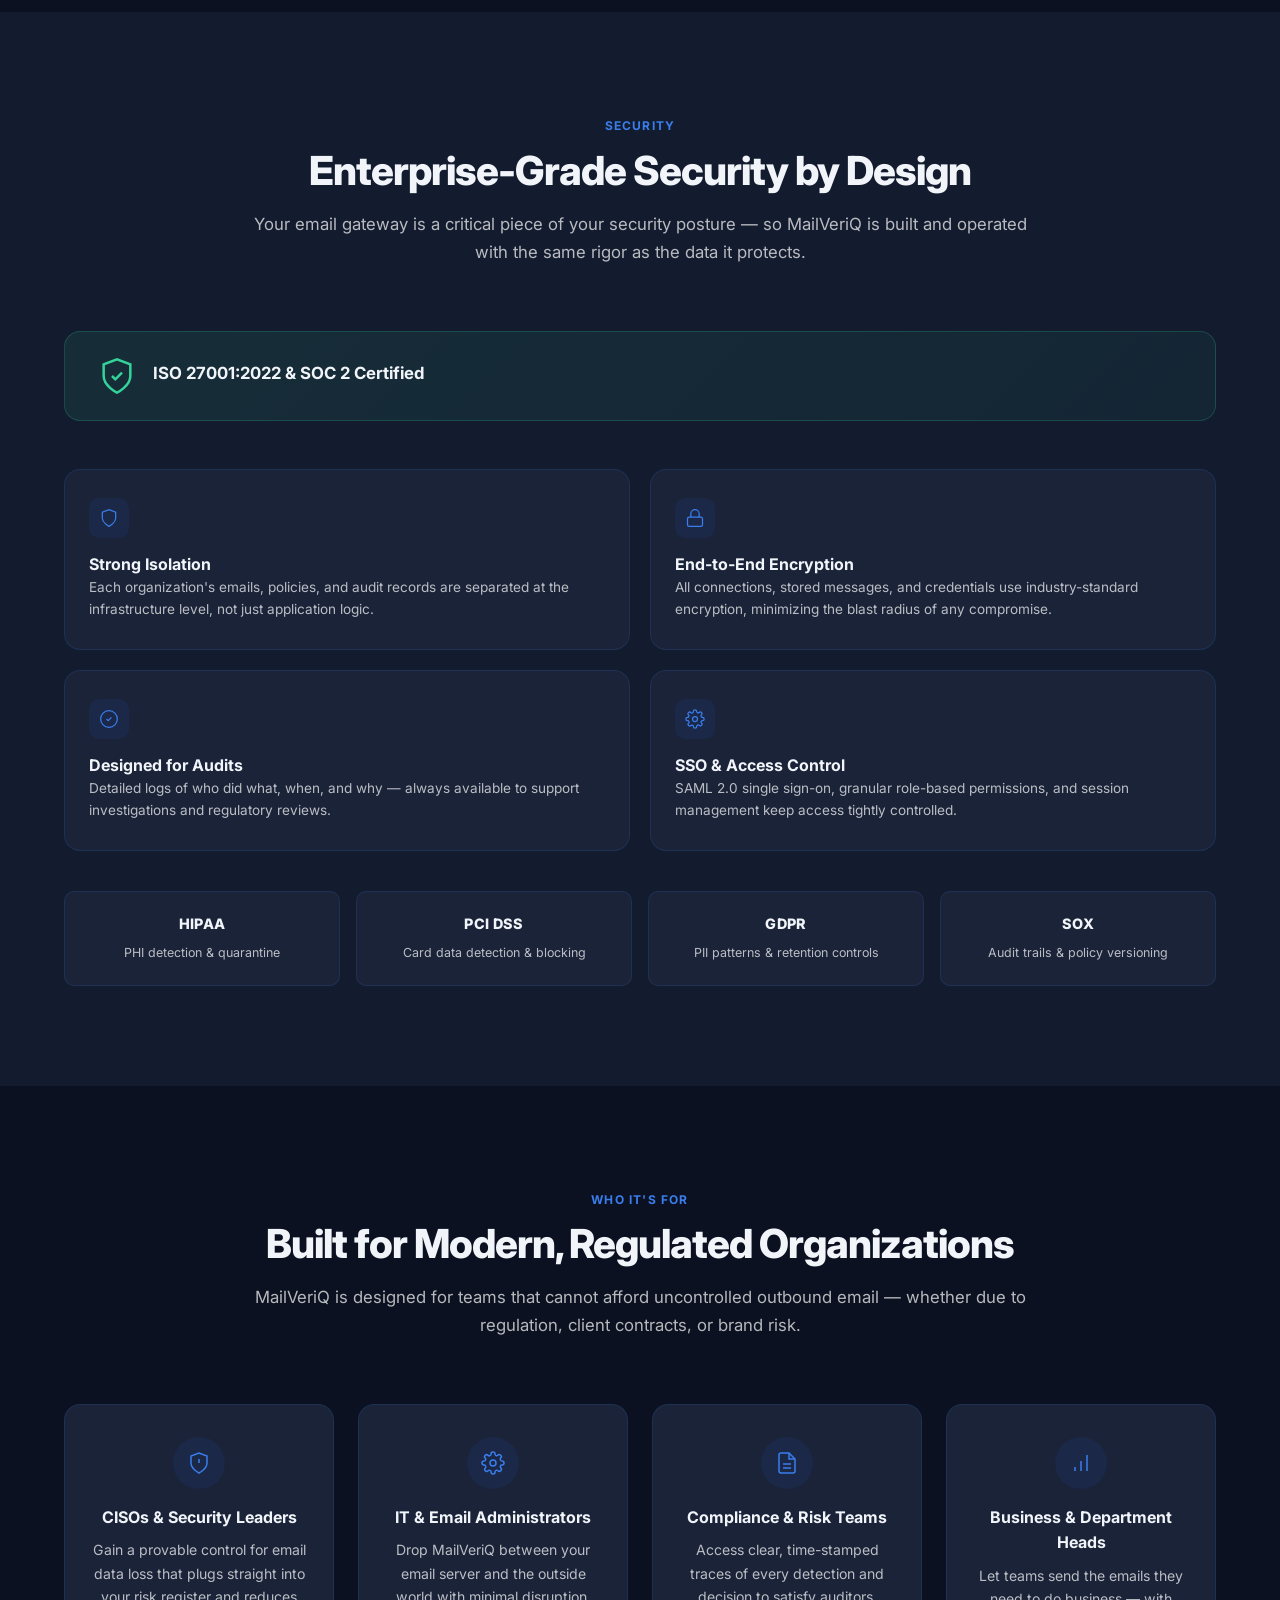
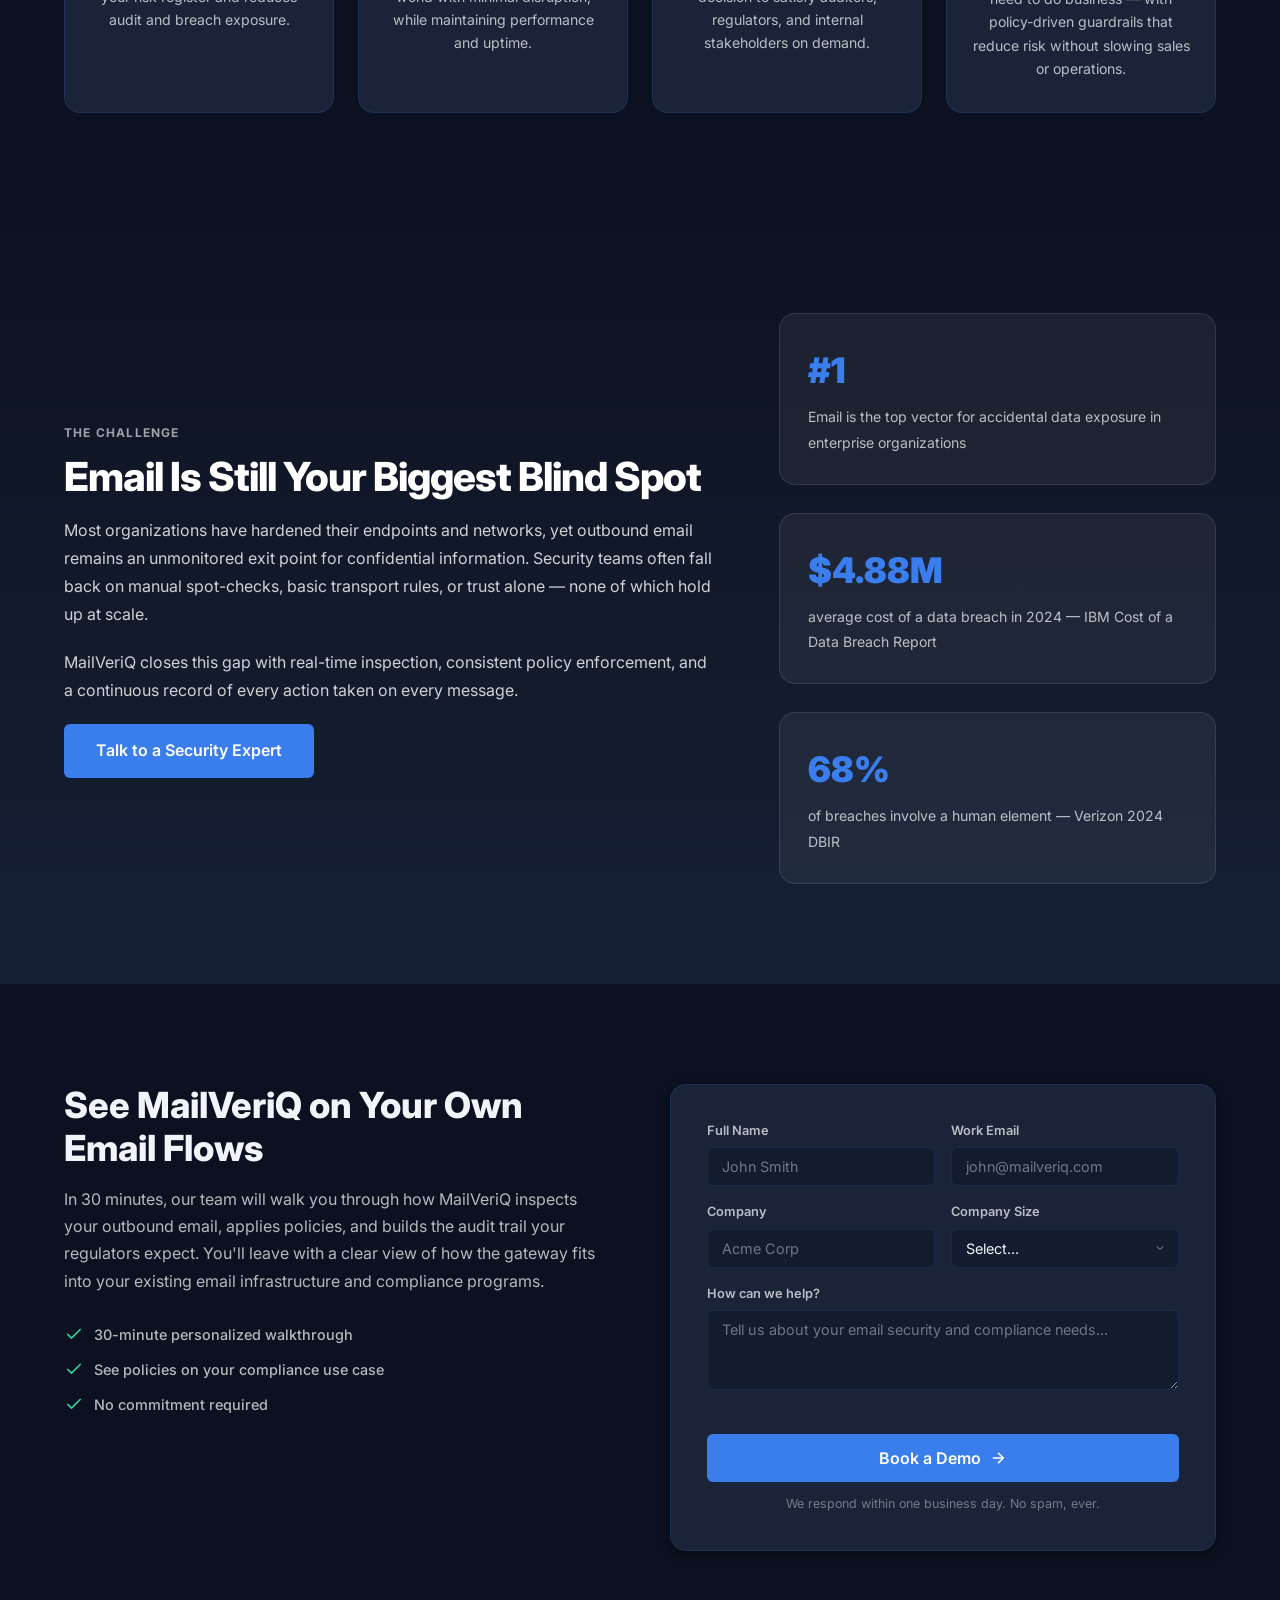
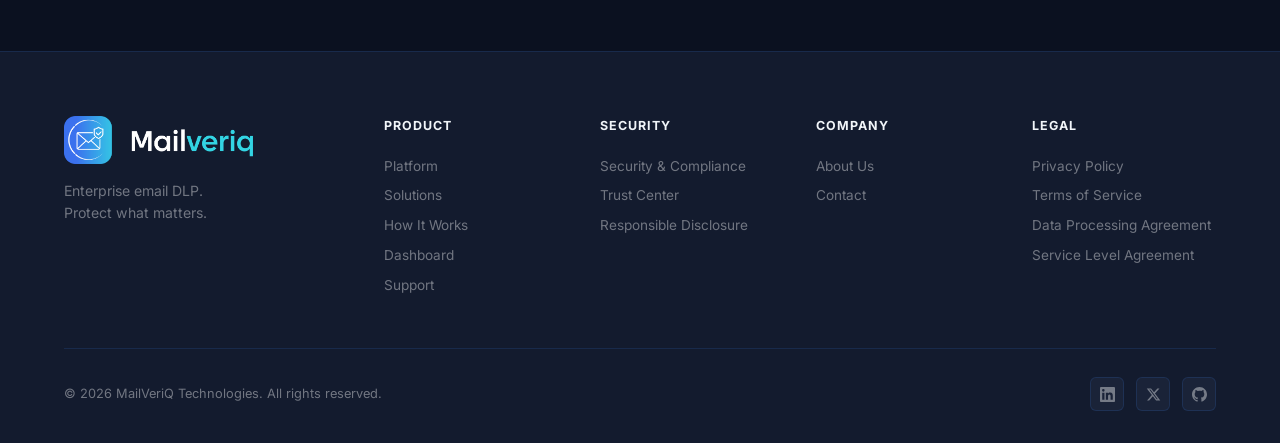
==== commit cbd35157: "Remove careers and blog pages with dummy data Deleted both pages and removed footer links across all" ====
--- a/index.html
+++ b/index.html
@@ -820,9 +820,7 @@
           <div class="footer-col">
             <h4>Company</h4>
             <a href="./about.html">About Us</a>
-            <a href="./careers.html">Careers</a>
             <a href="#contact">Contact</a>
-            <a href="./blog.html">Blog</a>
           </div>
           <div class="footer-col">
             <h4>Legal</h4>
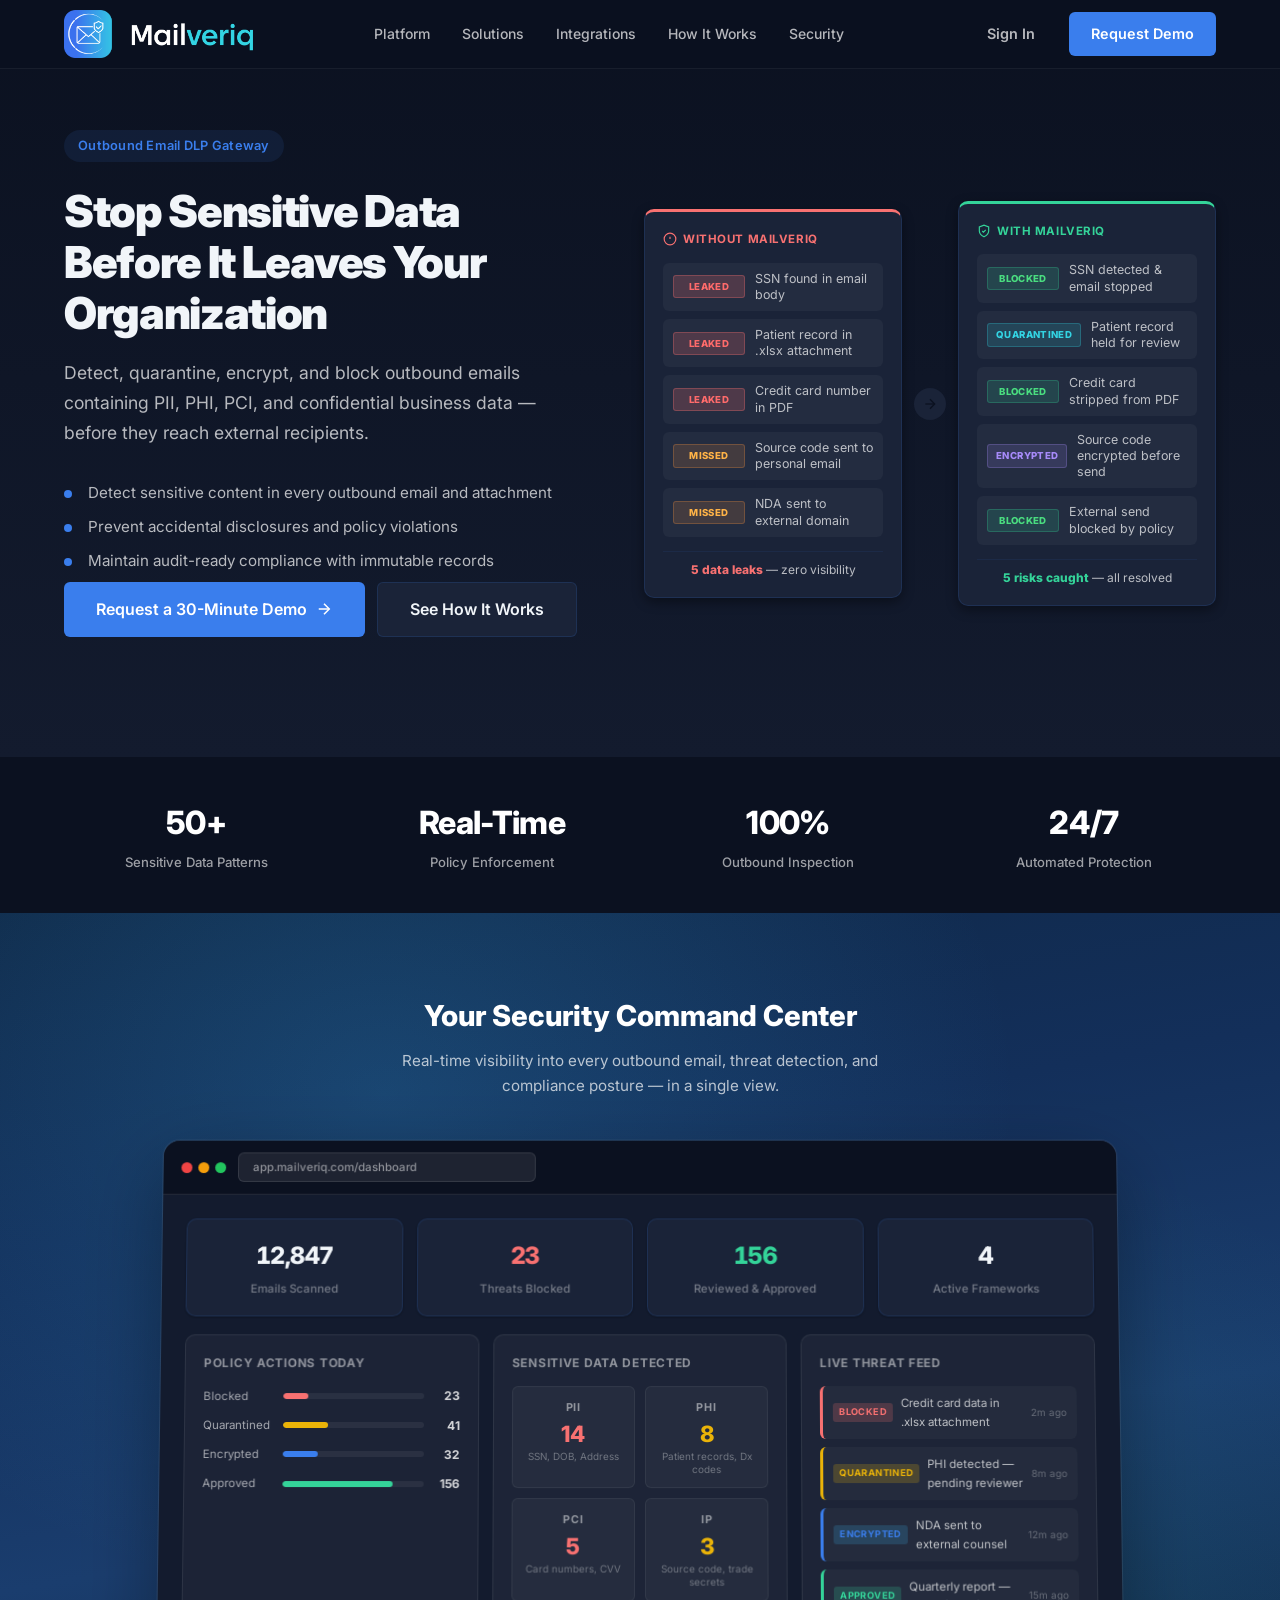
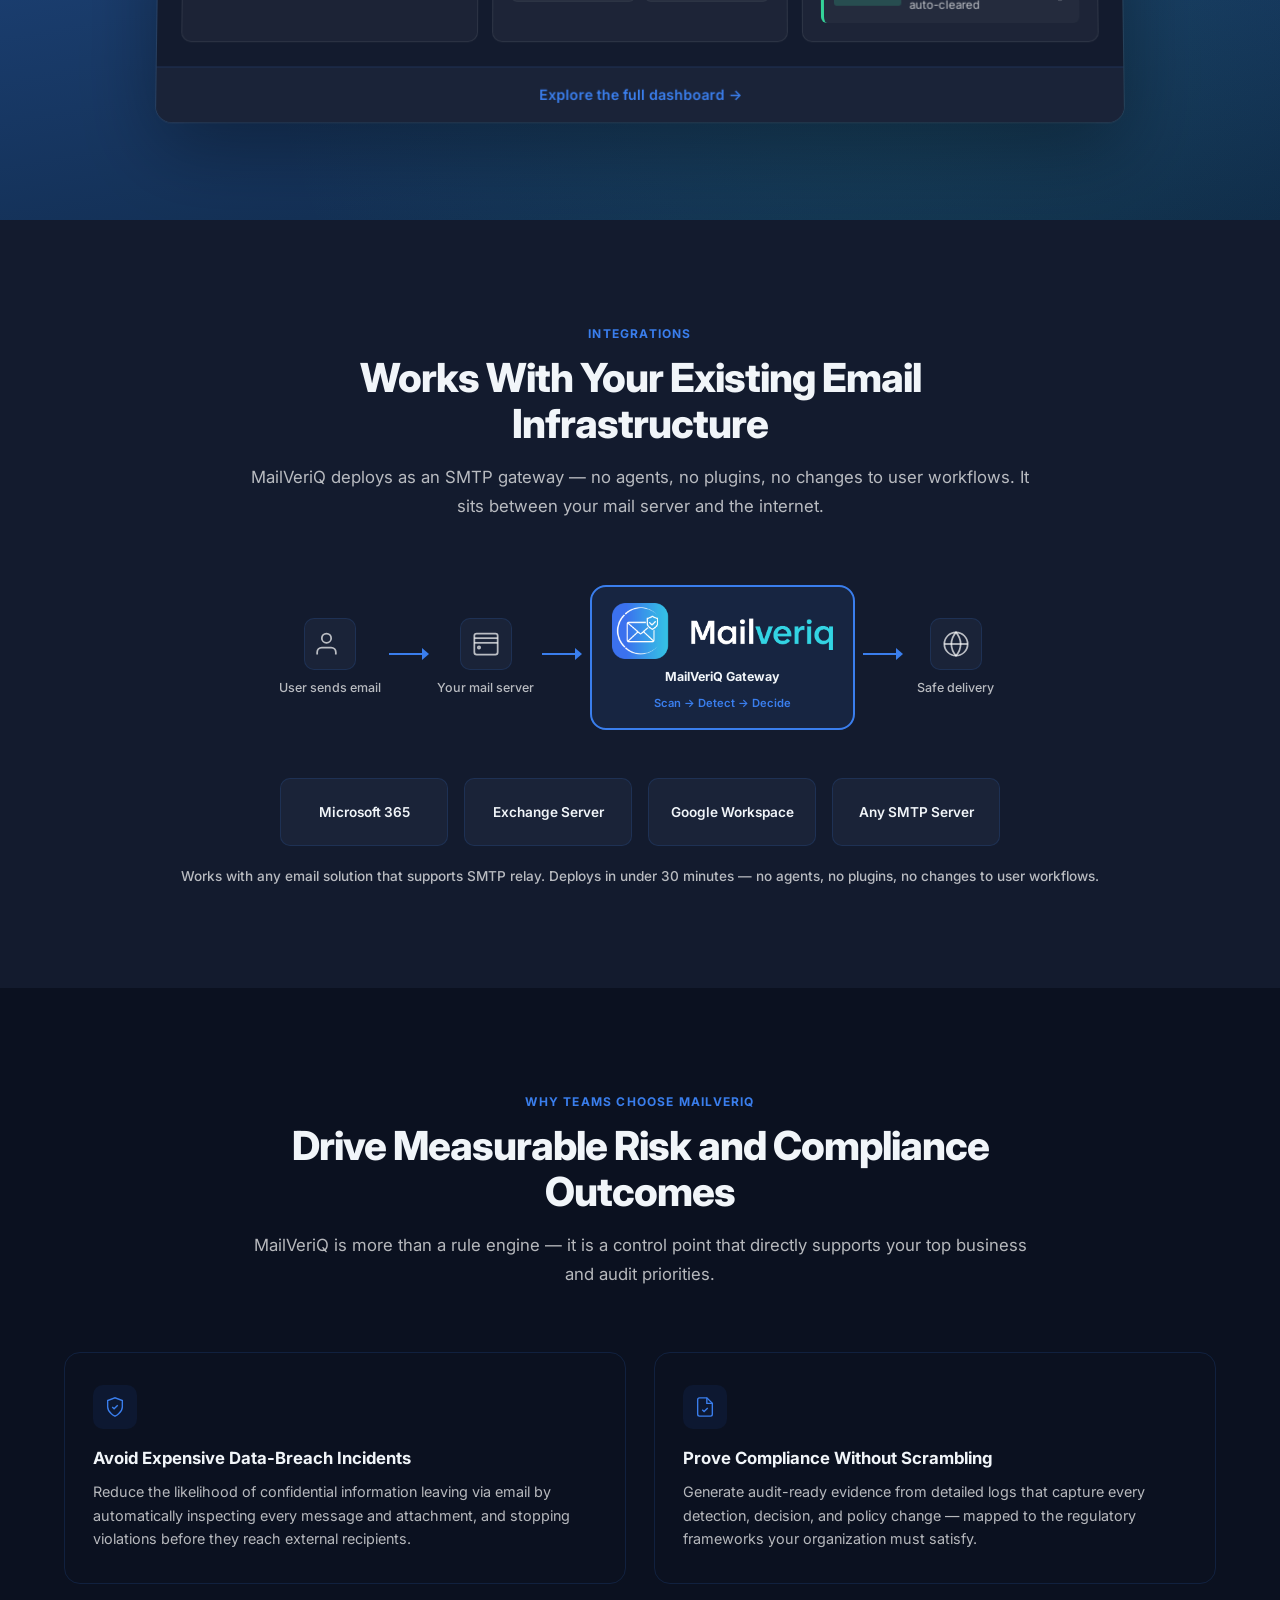
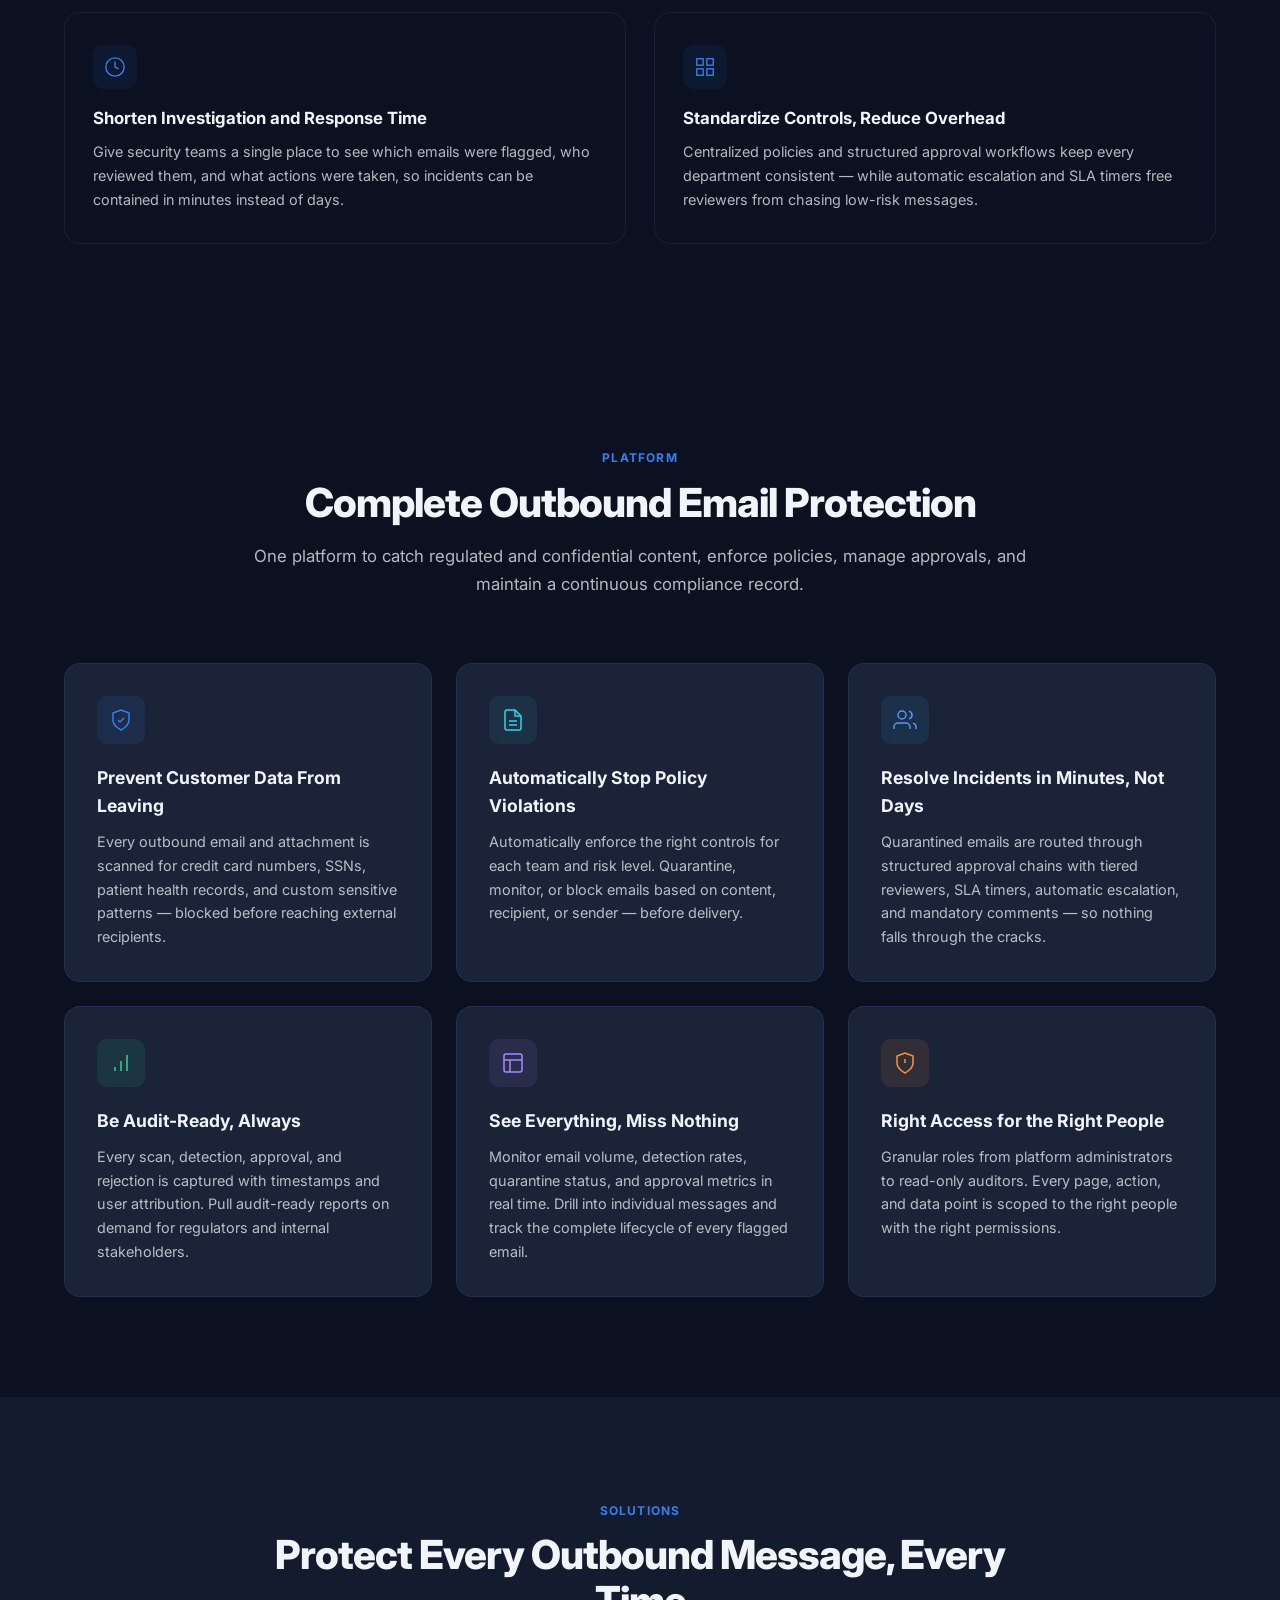
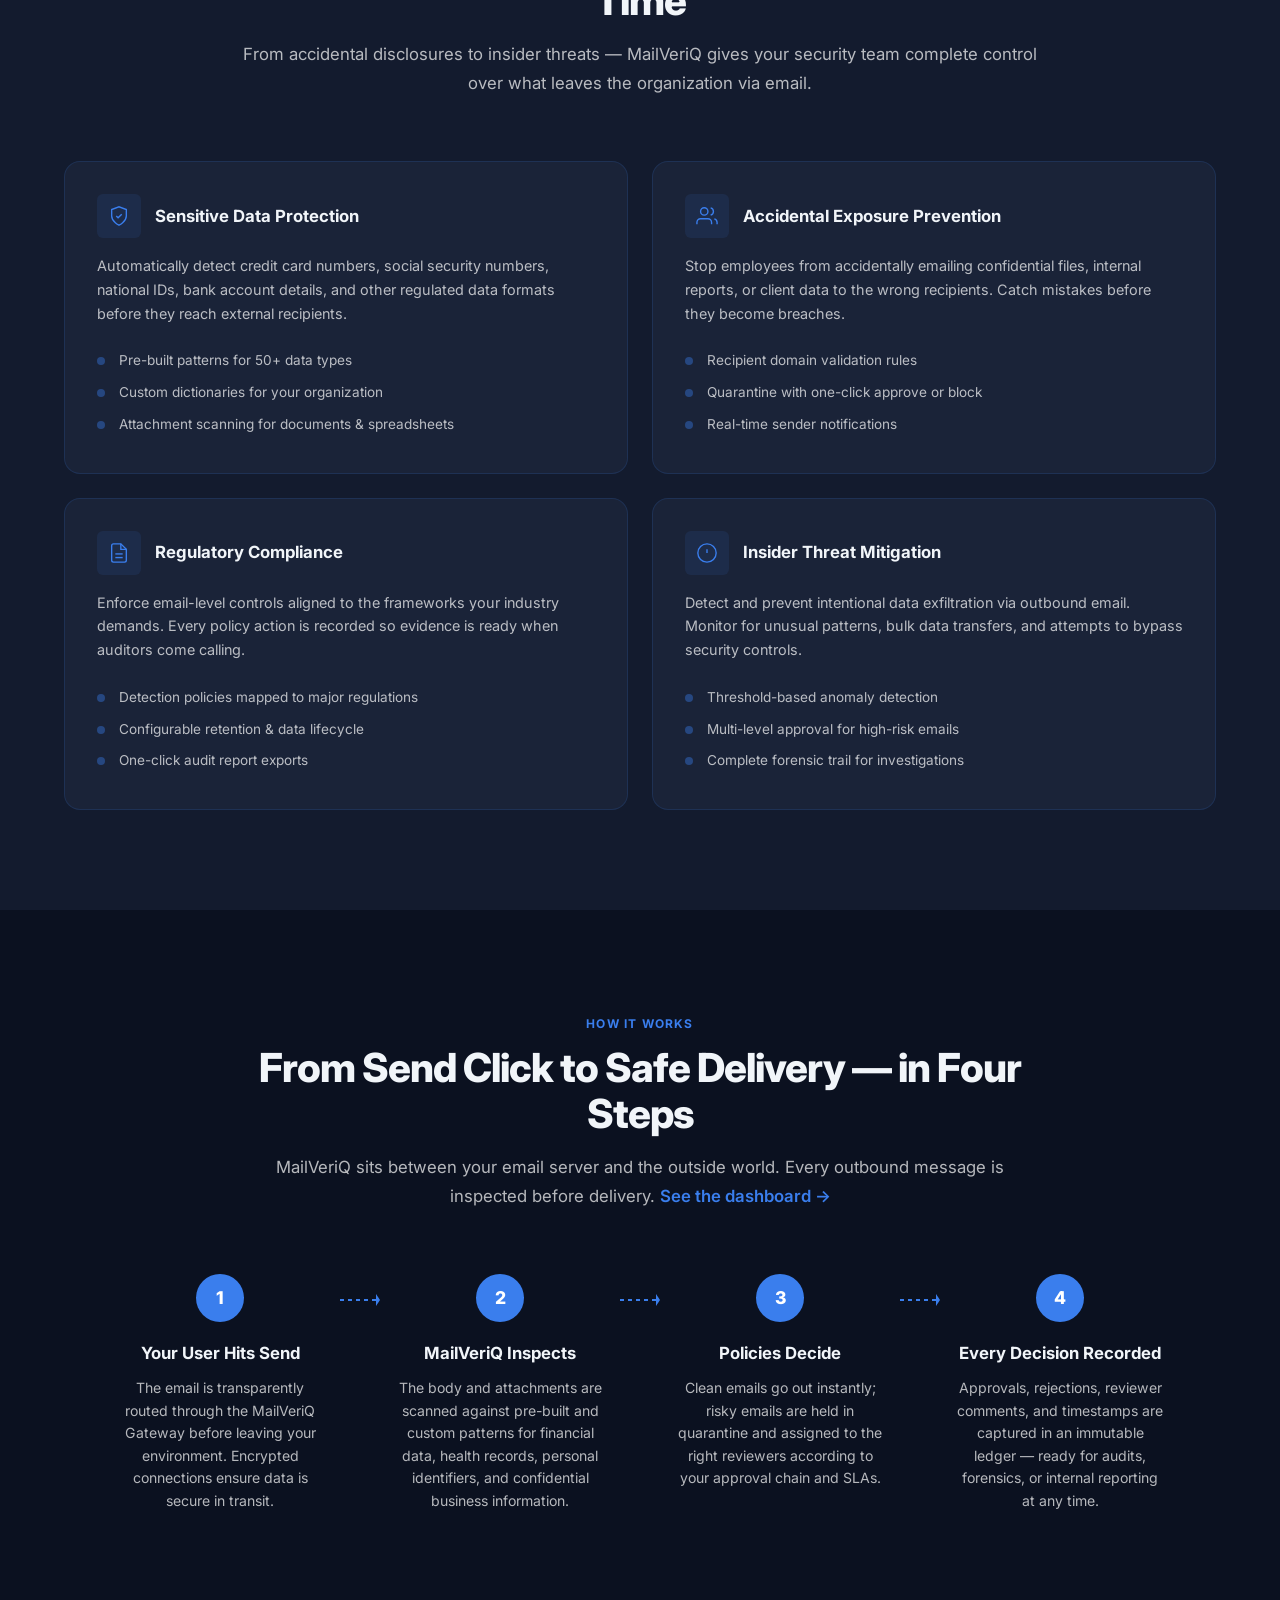
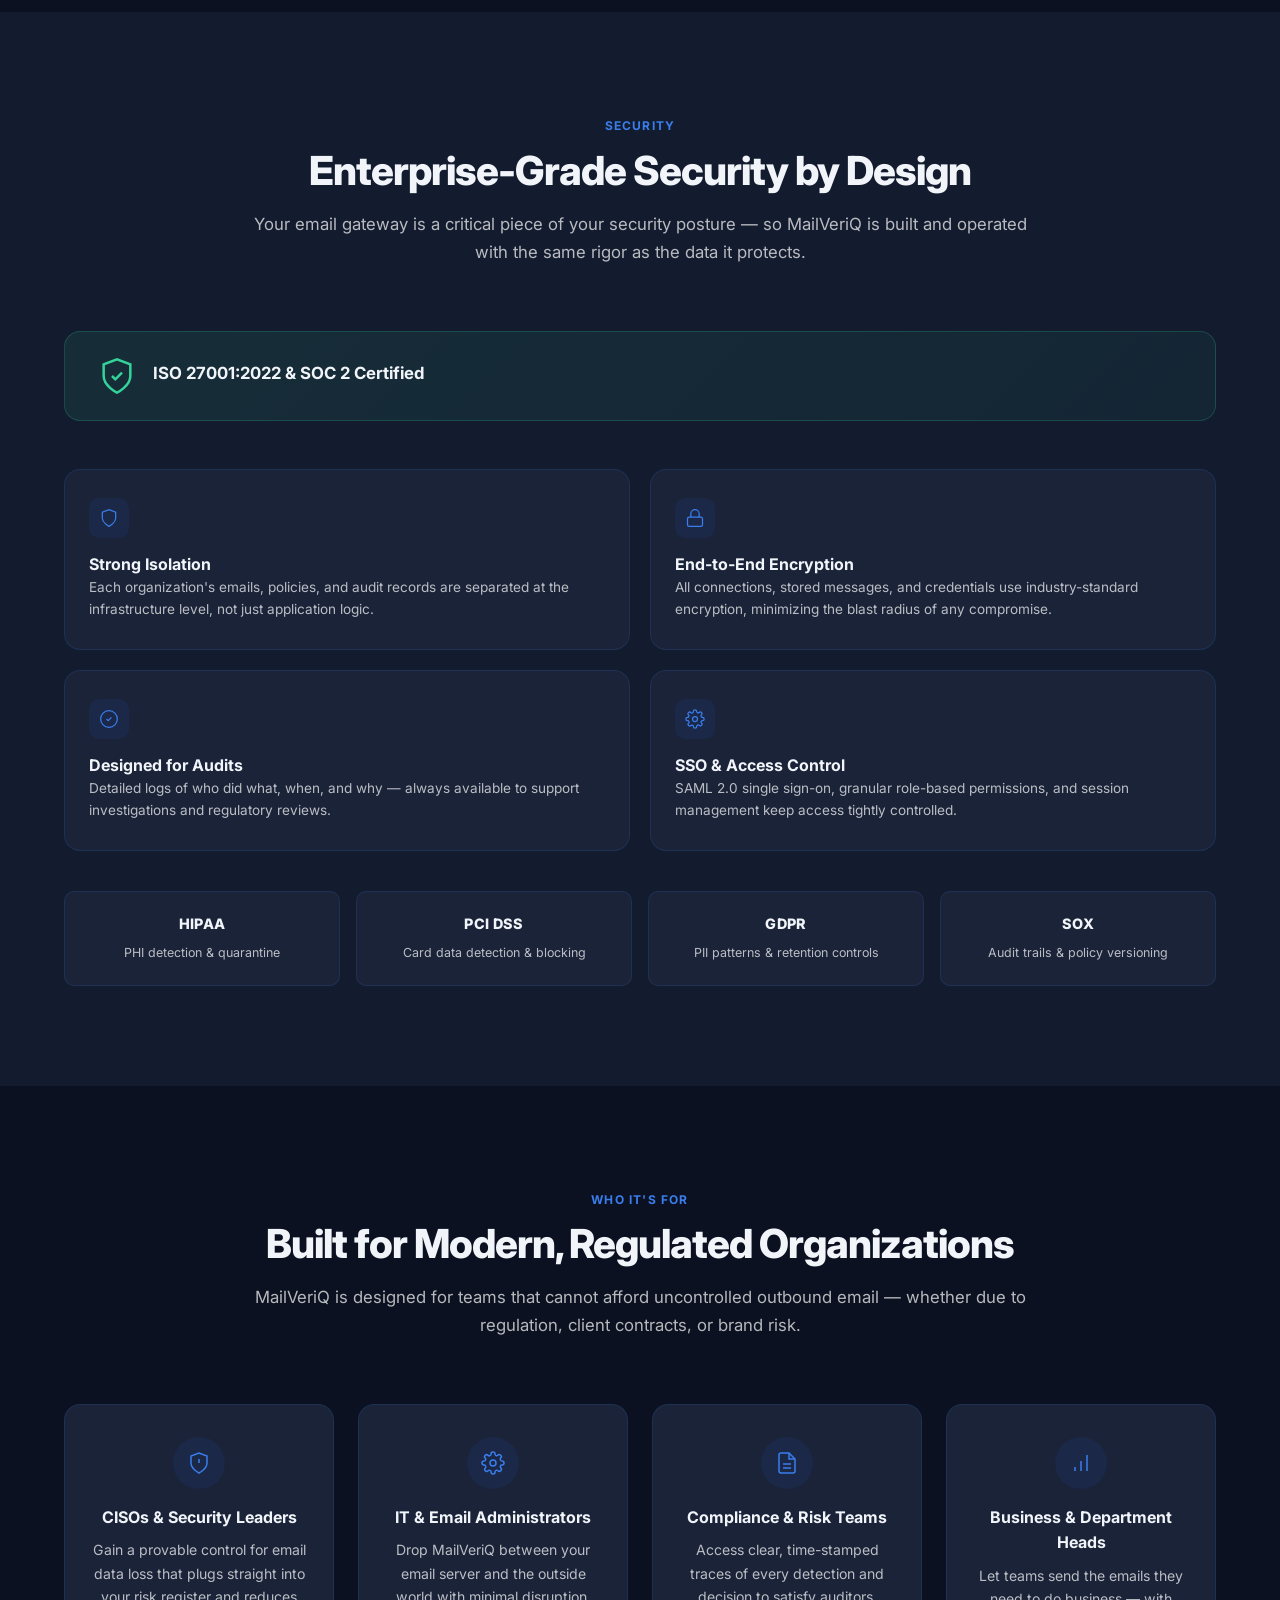
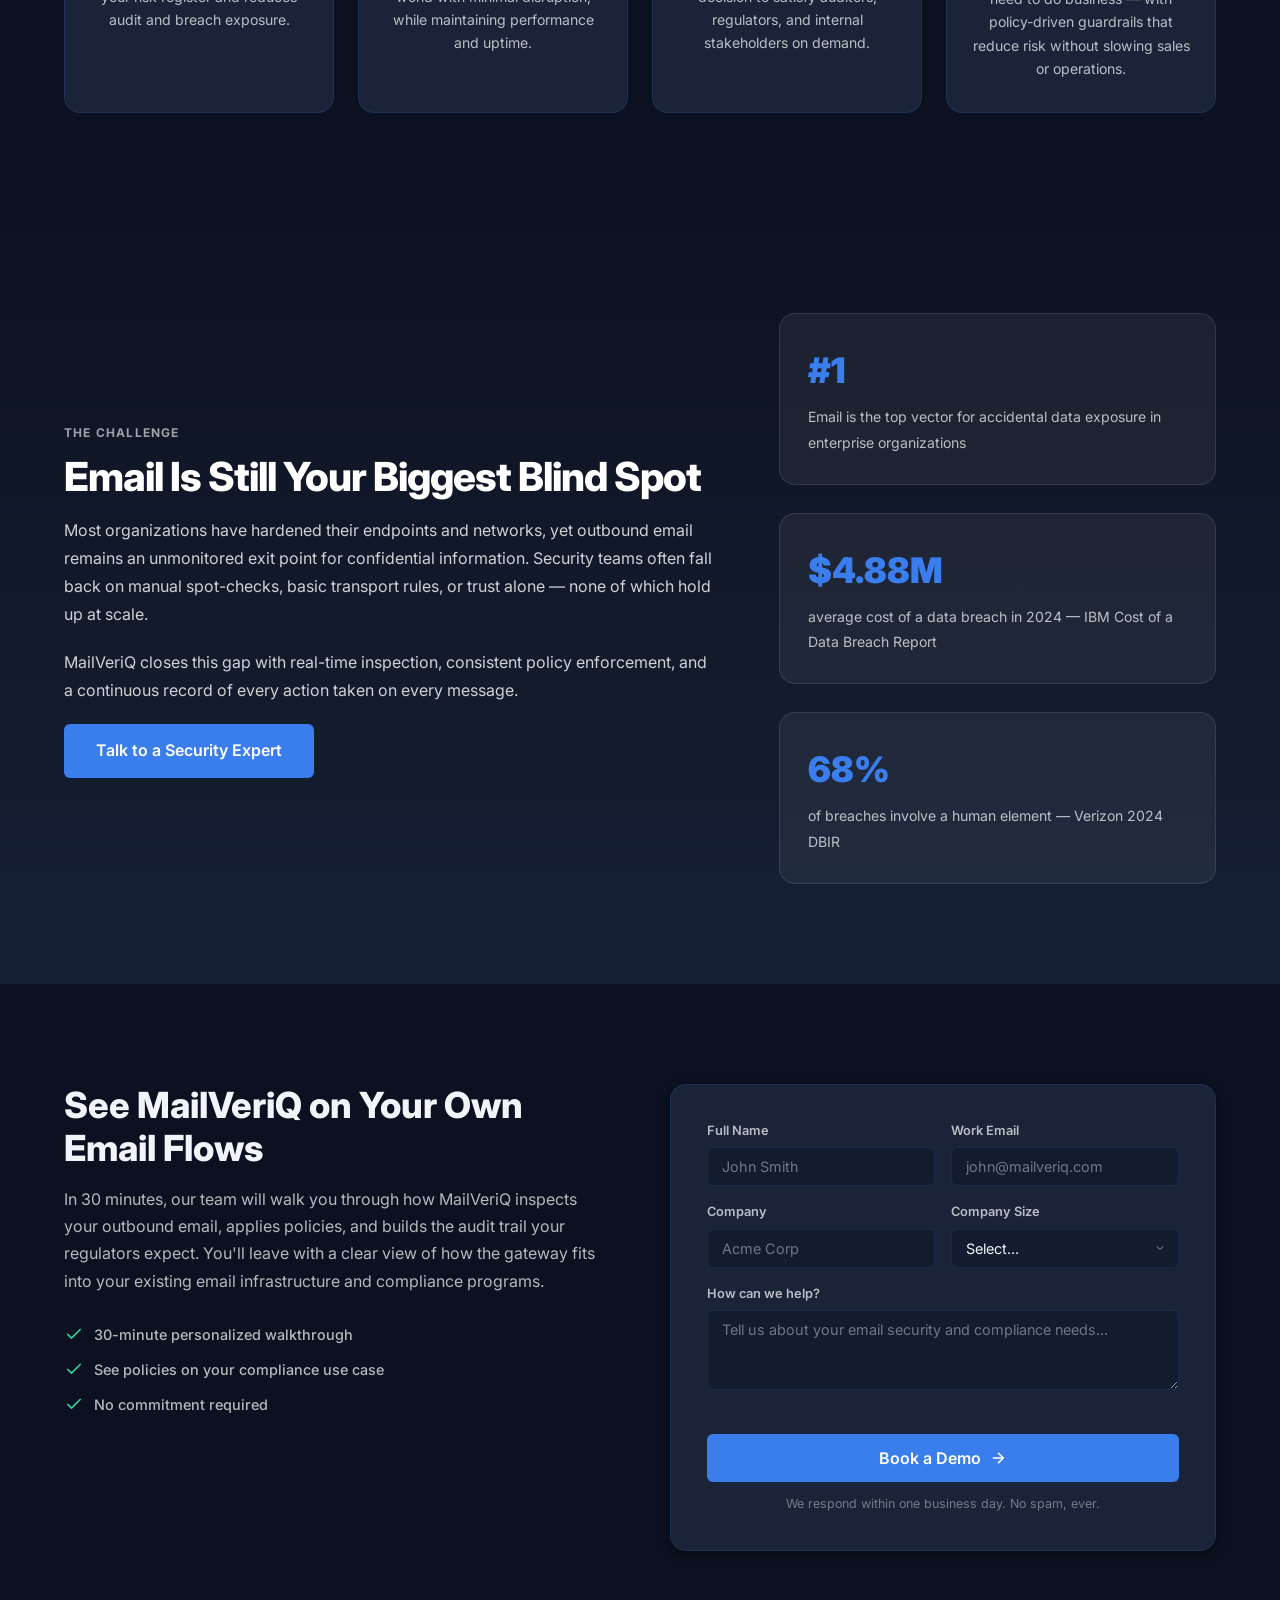
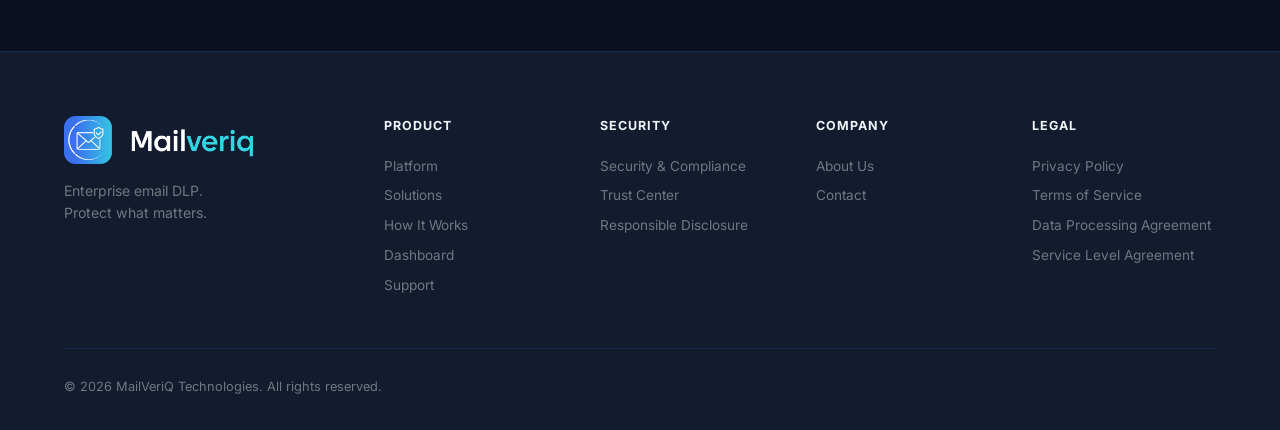
==== commit 11a516e9: "Remove social media icons from footer Co-Authored-By: Claude Opus 4.6 <noreply@anthropic.com>" ====
--- a/index.html
+++ b/index.html
@@ -833,11 +833,6 @@
       </div>
       <div class="footer-bottom">
         <p>&copy; 2026 MailVeriQ Technologies. All rights reserved.</p>
-        <div class="footer-socials">
-          <a href="#" aria-label="LinkedIn"><svg viewBox="0 0 24 24" fill="currentColor"><path d="M20.447 20.452h-3.554v-5.569c0-1.328-.027-3.037-1.852-3.037-1.853 0-2.136 1.445-2.136 2.939v5.667H9.351V9h3.414v1.561h.046c.477-.9 1.637-1.85 3.37-1.85 3.601 0 4.267 2.37 4.267 5.455v6.286zM5.337 7.433a2.062 2.062 0 01-2.063-2.065 2.064 2.064 0 112.063 2.065zm1.782 13.019H3.555V9h3.564v11.452zM22.225 0H1.771C.792 0 0 .774 0 1.729v20.542C0 23.227.792 24 1.771 24h20.451C23.2 24 24 23.227 24 22.271V1.729C24 .774 23.2 0 22.222 0h.003z"/></svg></a>
-          <a href="#" aria-label="Twitter"><svg viewBox="0 0 24 24" fill="currentColor"><path d="M18.244 2.25h3.308l-7.227 8.26 8.502 11.24H16.17l-5.214-6.817L4.99 21.75H1.68l7.73-8.835L1.254 2.25H8.08l4.713 6.231zm-1.161 17.52h1.833L7.084 4.126H5.117z"/></svg></a>
-          <a href="#" aria-label="GitHub"><svg viewBox="0 0 24 24" fill="currentColor"><path d="M12 0C5.374 0 0 5.373 0 12c0 5.302 3.438 9.8 8.207 11.387.599.111.793-.261.793-.577v-2.234c-3.338.726-4.033-1.416-4.033-1.416-.546-1.387-1.333-1.756-1.333-1.756-1.089-.745.083-.729.083-.729 1.205.084 1.839 1.237 1.839 1.237 1.07 1.834 2.807 1.304 3.492.997.107-.775.418-1.305.762-1.604-2.665-.305-5.467-1.334-5.467-5.931 0-1.311.469-2.381 1.236-3.221-.124-.303-.535-1.524.117-3.176 0 0 1.008-.322 3.301 1.23A11.509 11.509 0 0112 5.803c1.02.005 2.047.138 3.006.404 2.291-1.552 3.297-1.23 3.297-1.23.653 1.653.242 2.874.118 3.176.77.84 1.235 1.911 1.235 3.221 0 4.609-2.807 5.624-5.479 5.921.43.372.823 1.102.823 2.222v3.293c0 .319.192.694.801.576C20.566 21.797 24 17.3 24 12c0-6.627-5.373-12-12-12z"/></svg></a>
-        </div>
       </div>
     </div>
   </footer>
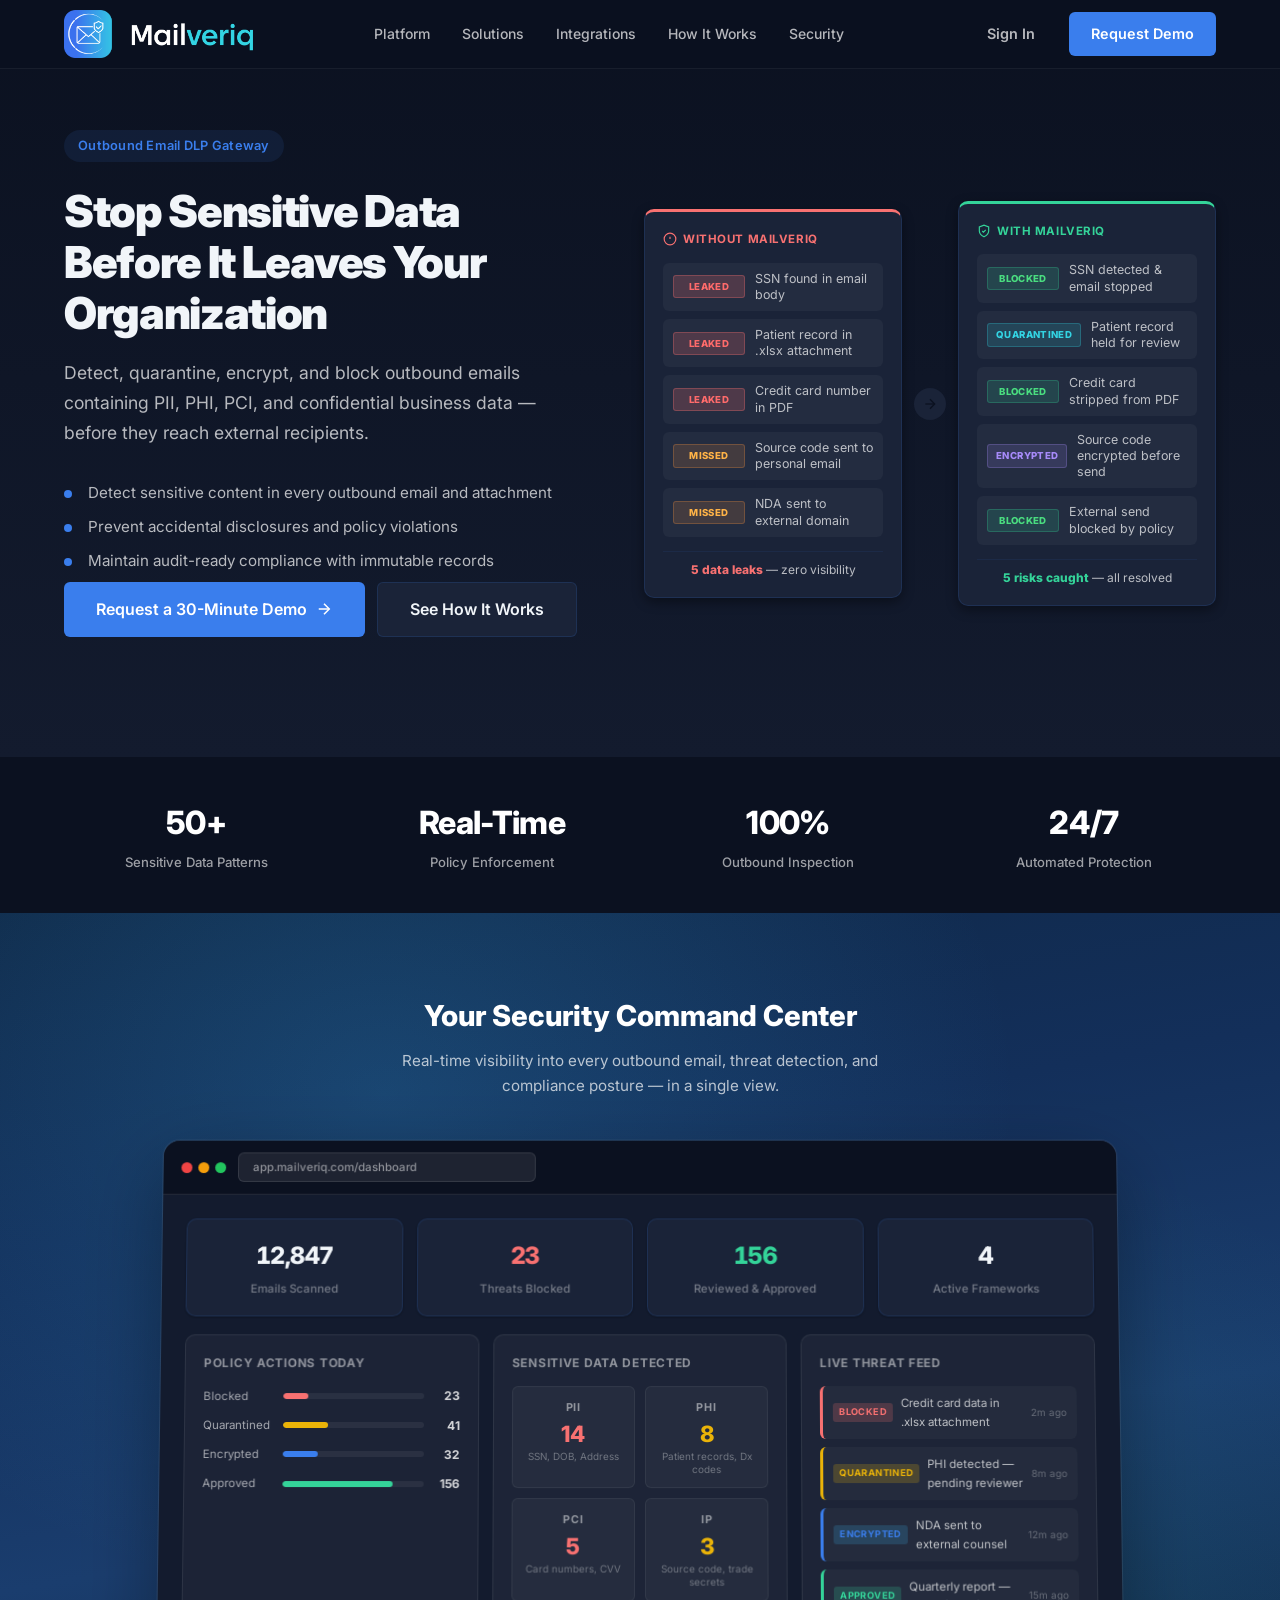
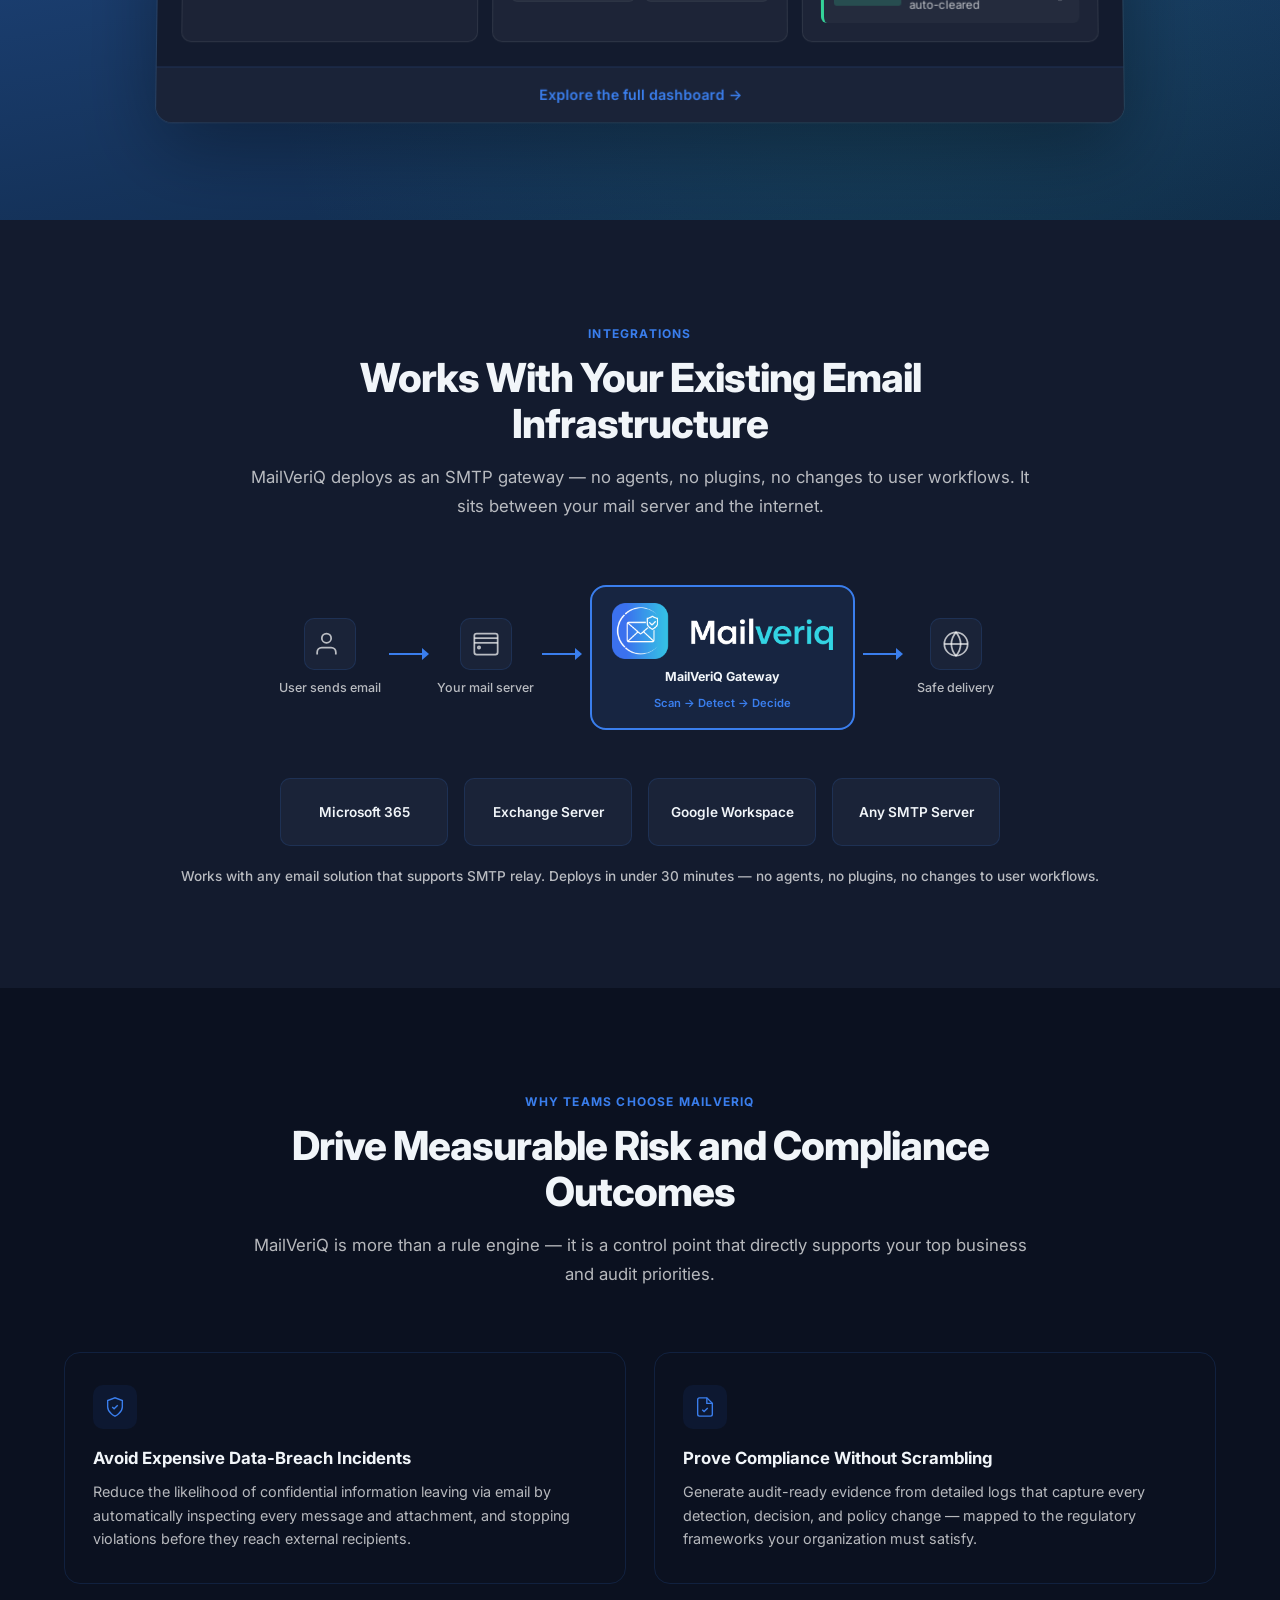
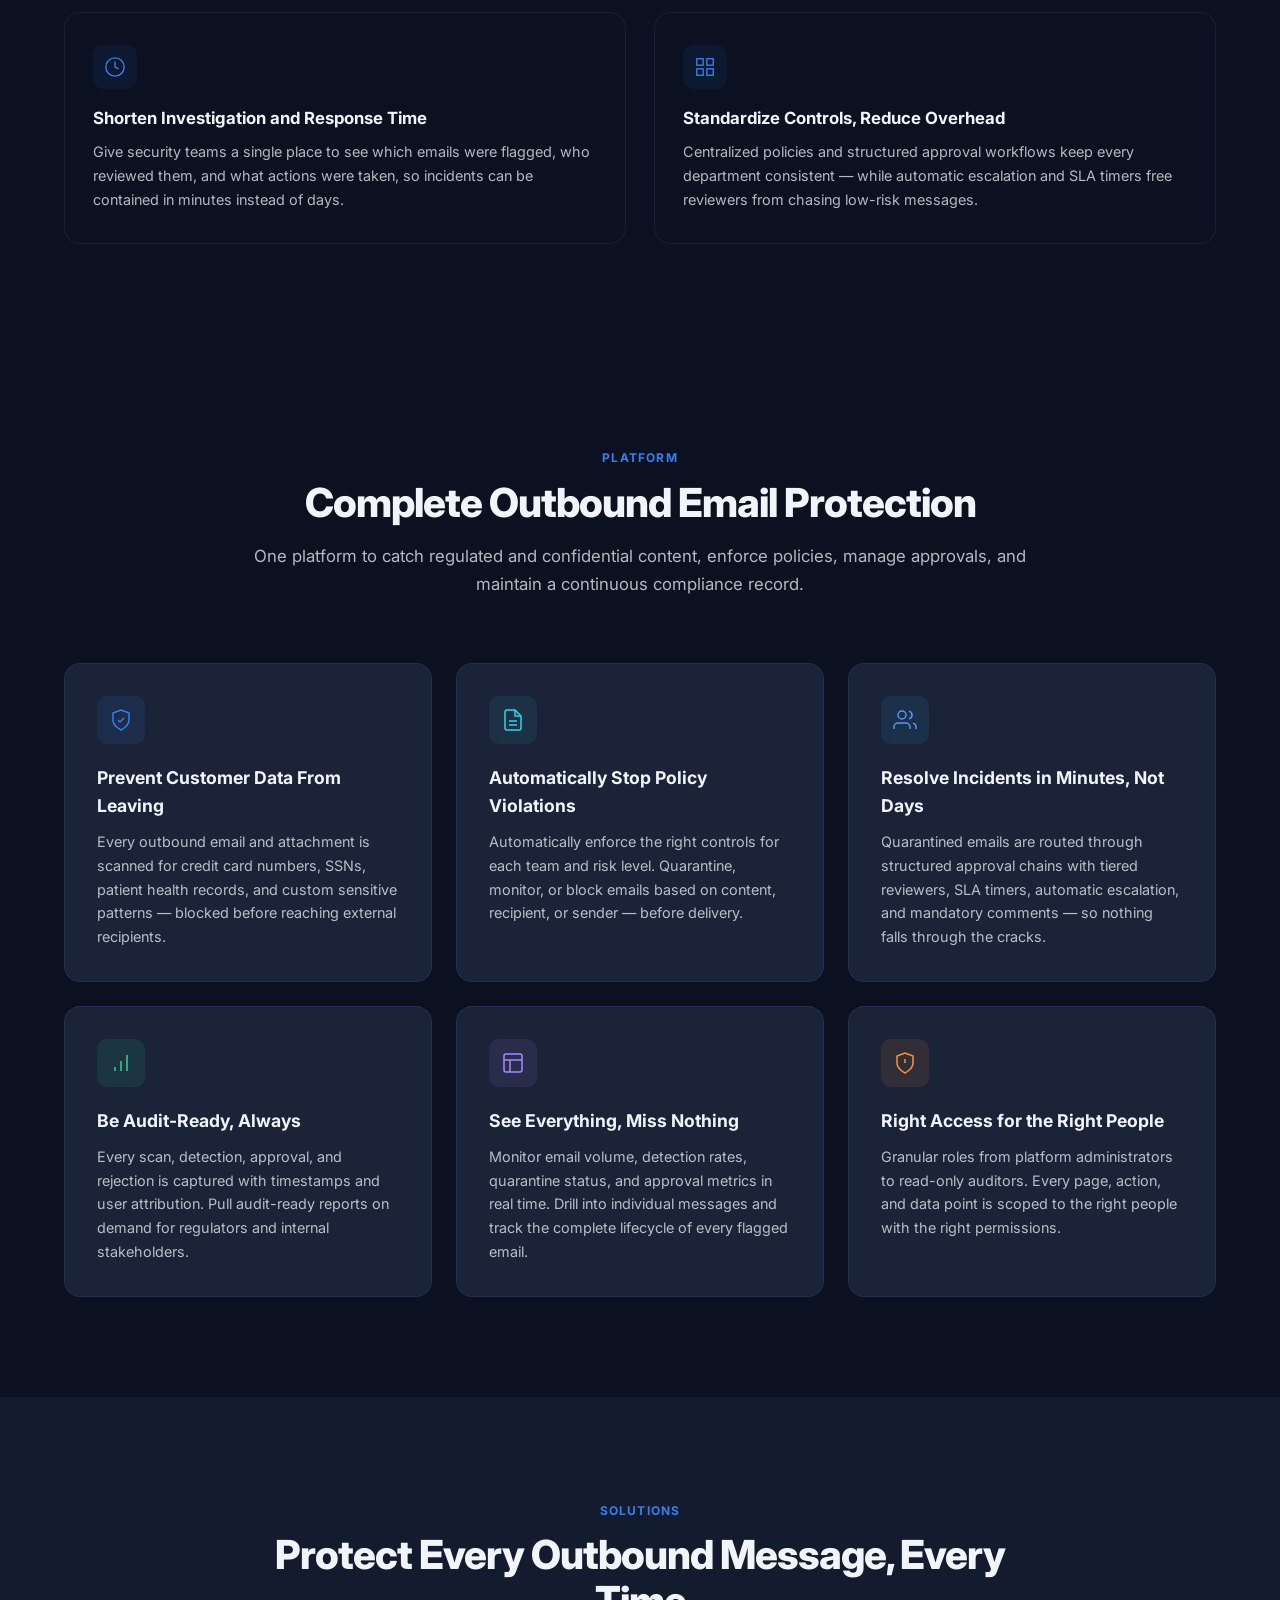
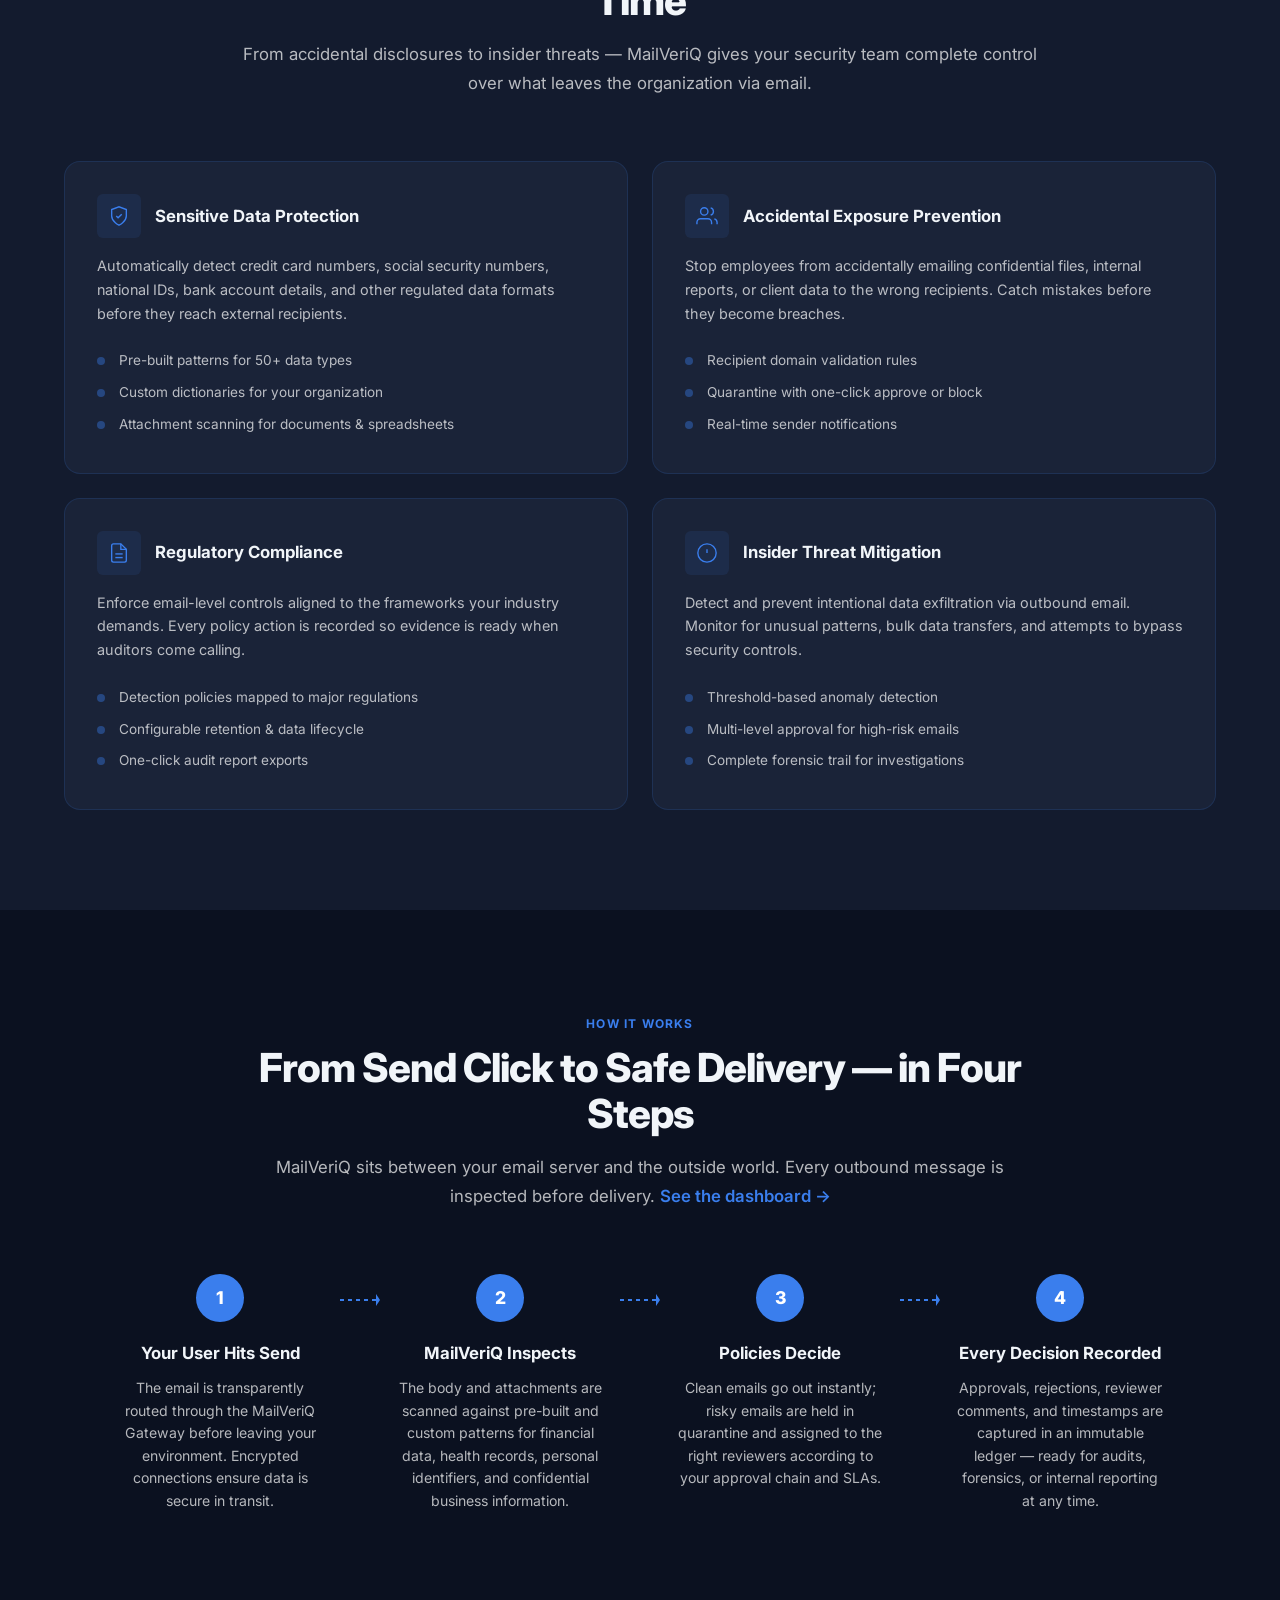
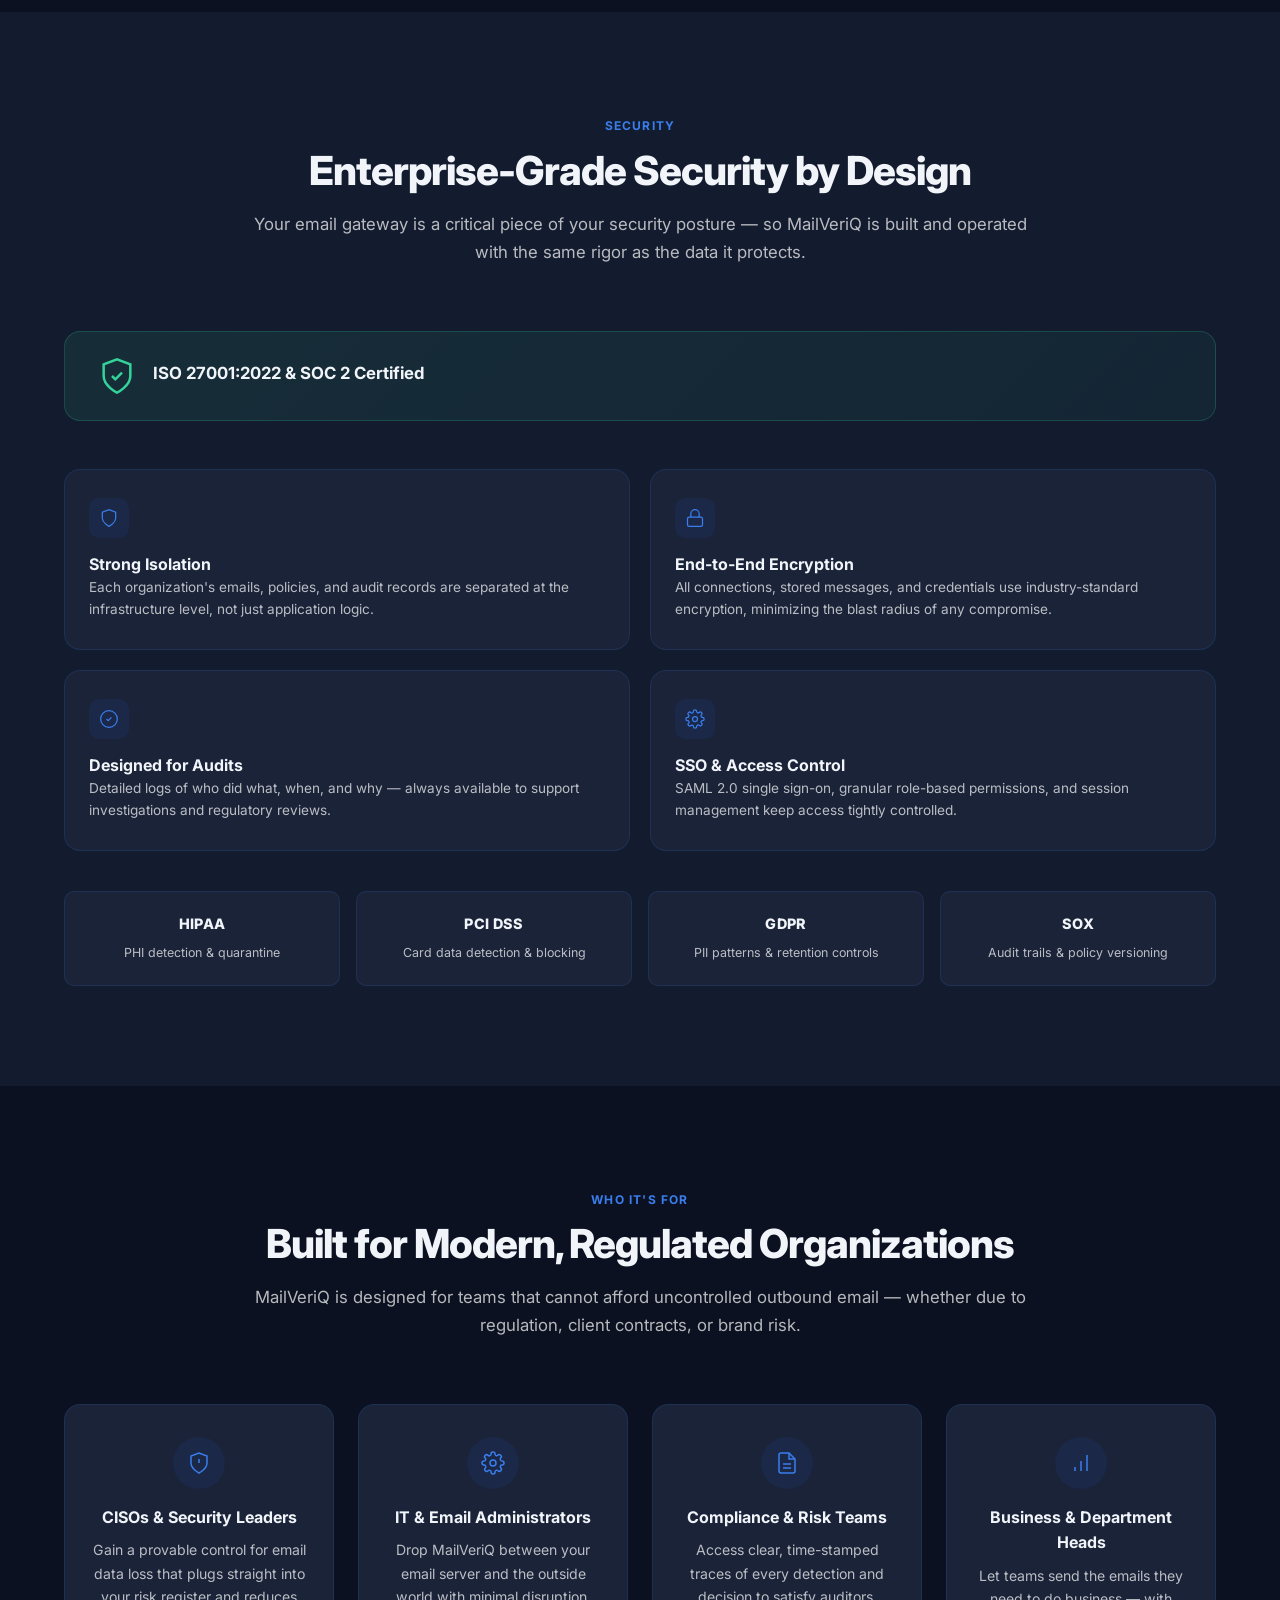
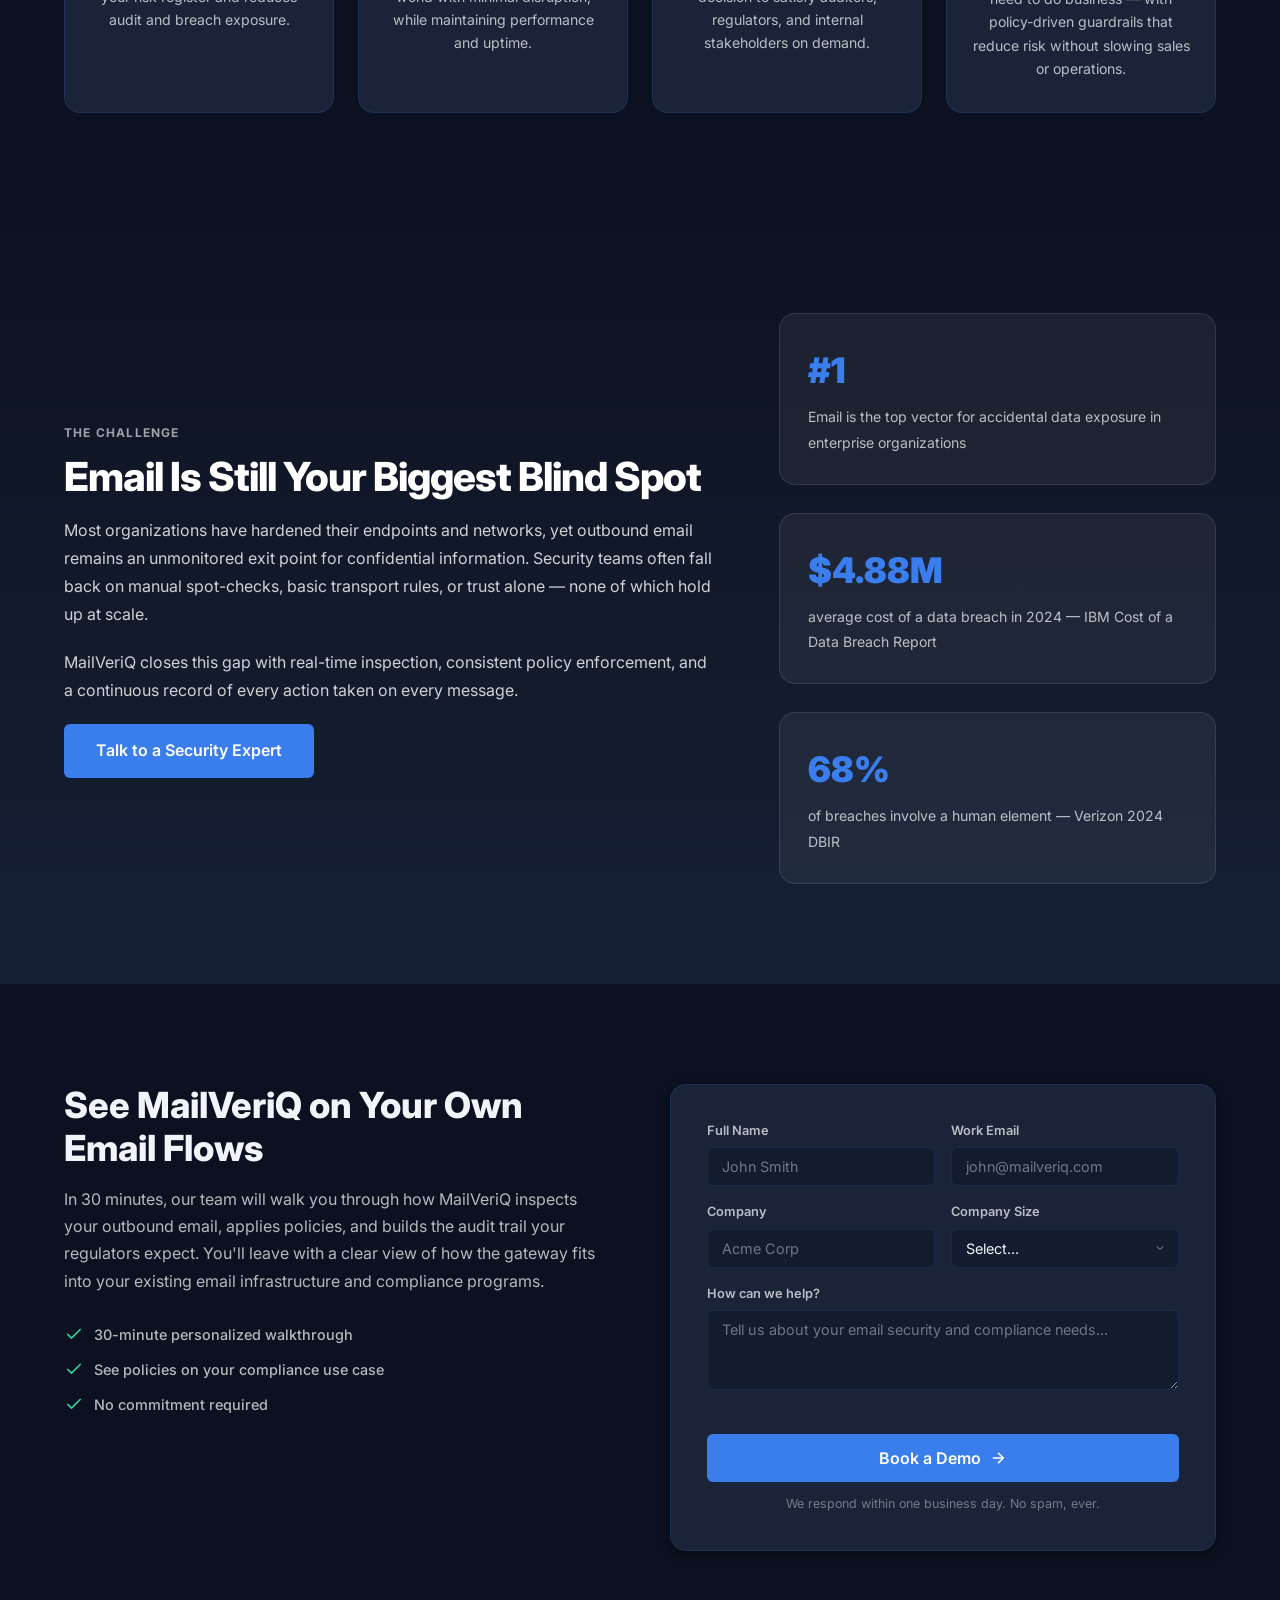
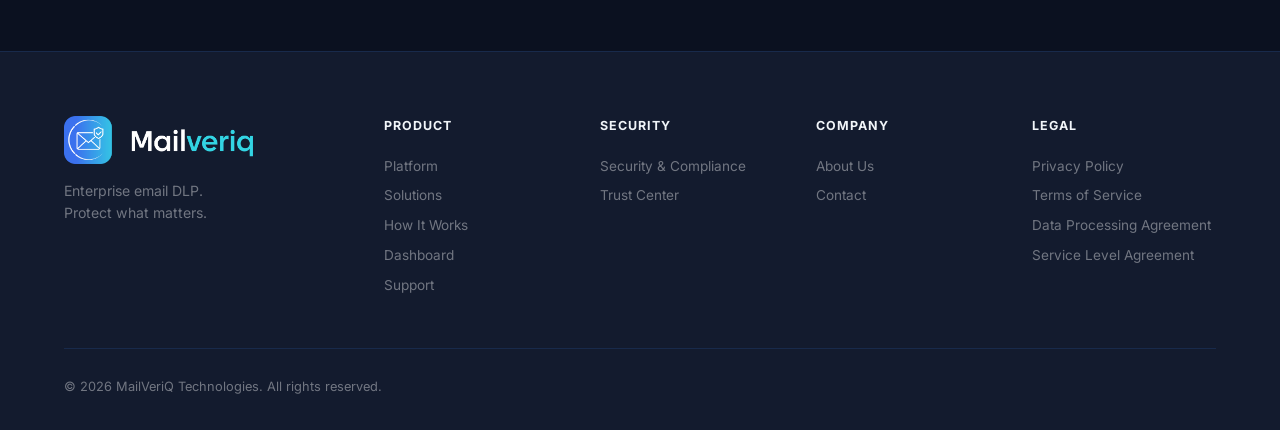
==== commit 4639dc71: "Remove Responsible Disclosure link from footer Co-Authored-By: Claude Opus 4.6 <noreply@anthropic.co" ====
--- a/index.html
+++ b/index.html
@@ -815,7 +815,6 @@
             <h4>Security</h4>
             <a href="#security">Security & Compliance</a>
             <a href="./trust.html">Trust Center</a>
-            <a href="trust.html#responsible-disclosure">Responsible Disclosure</a>
           </div>
           <div class="footer-col">
             <h4>Company</h4>
